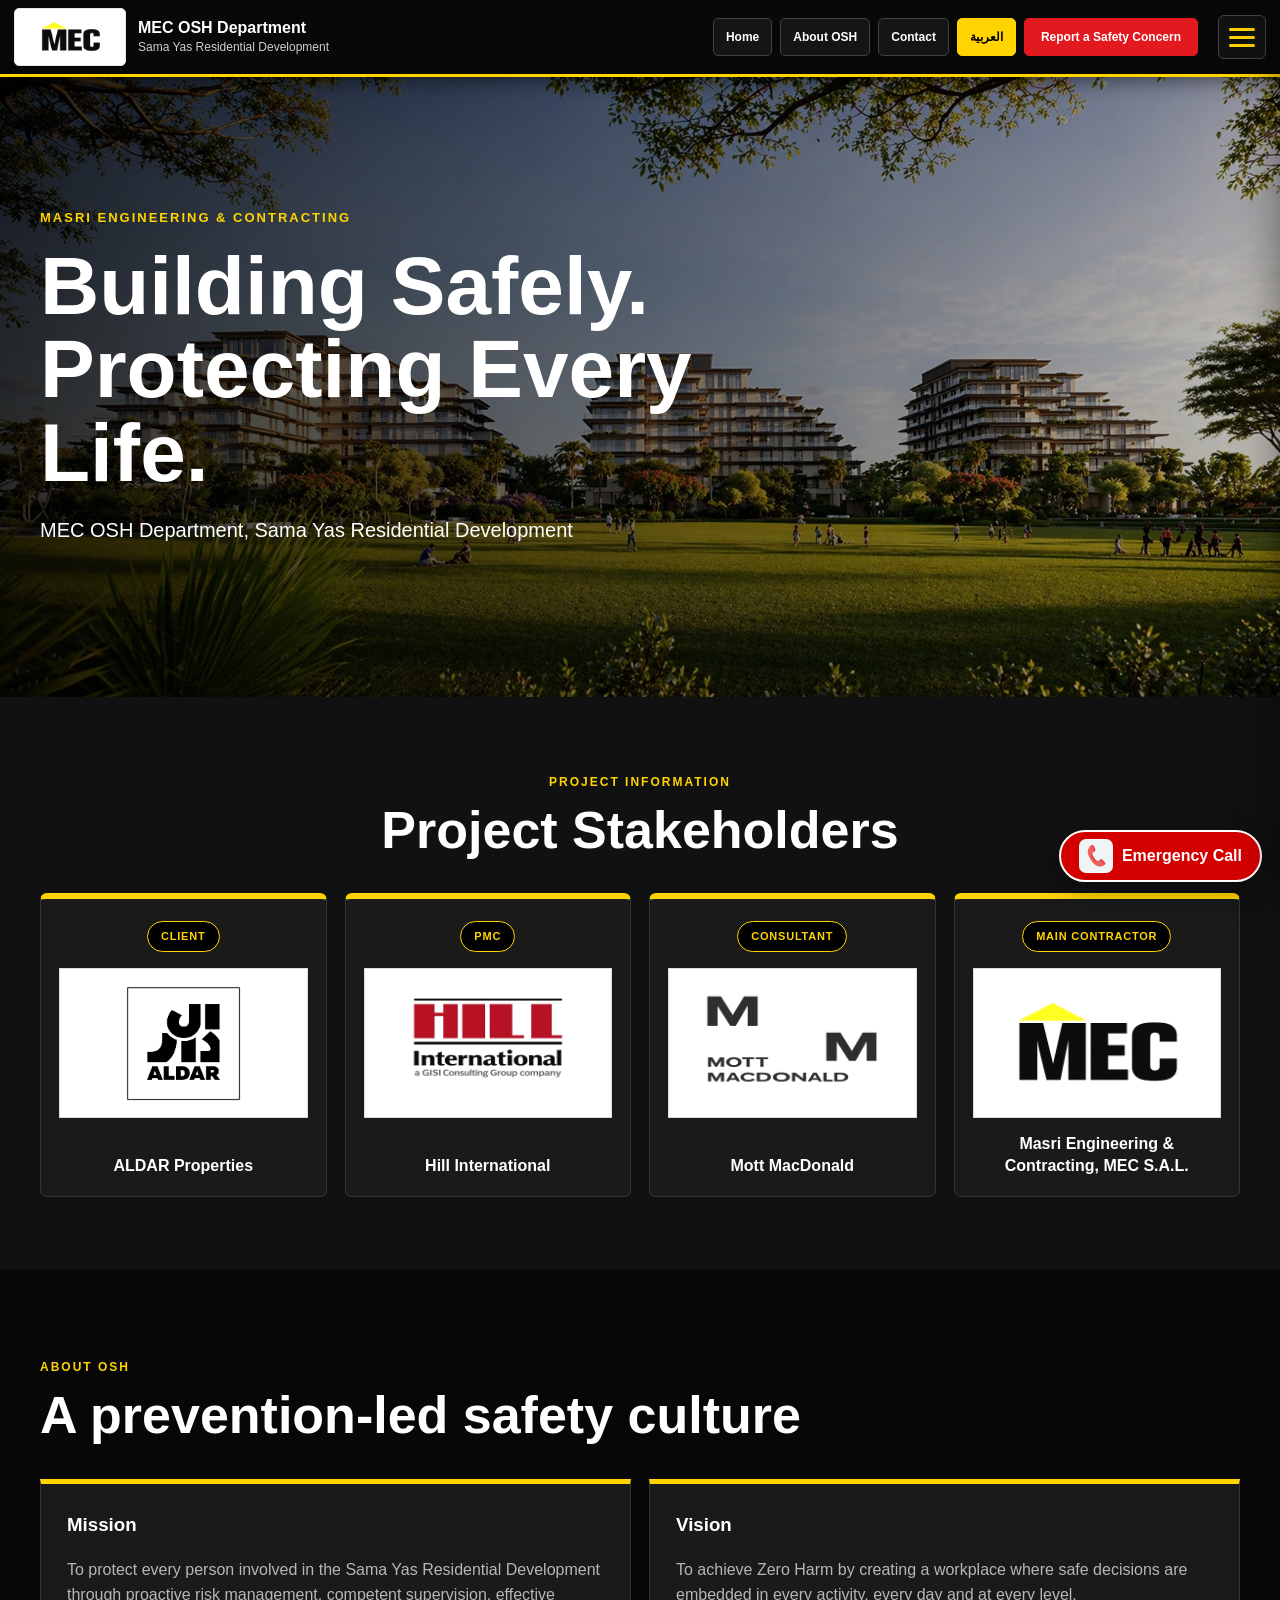
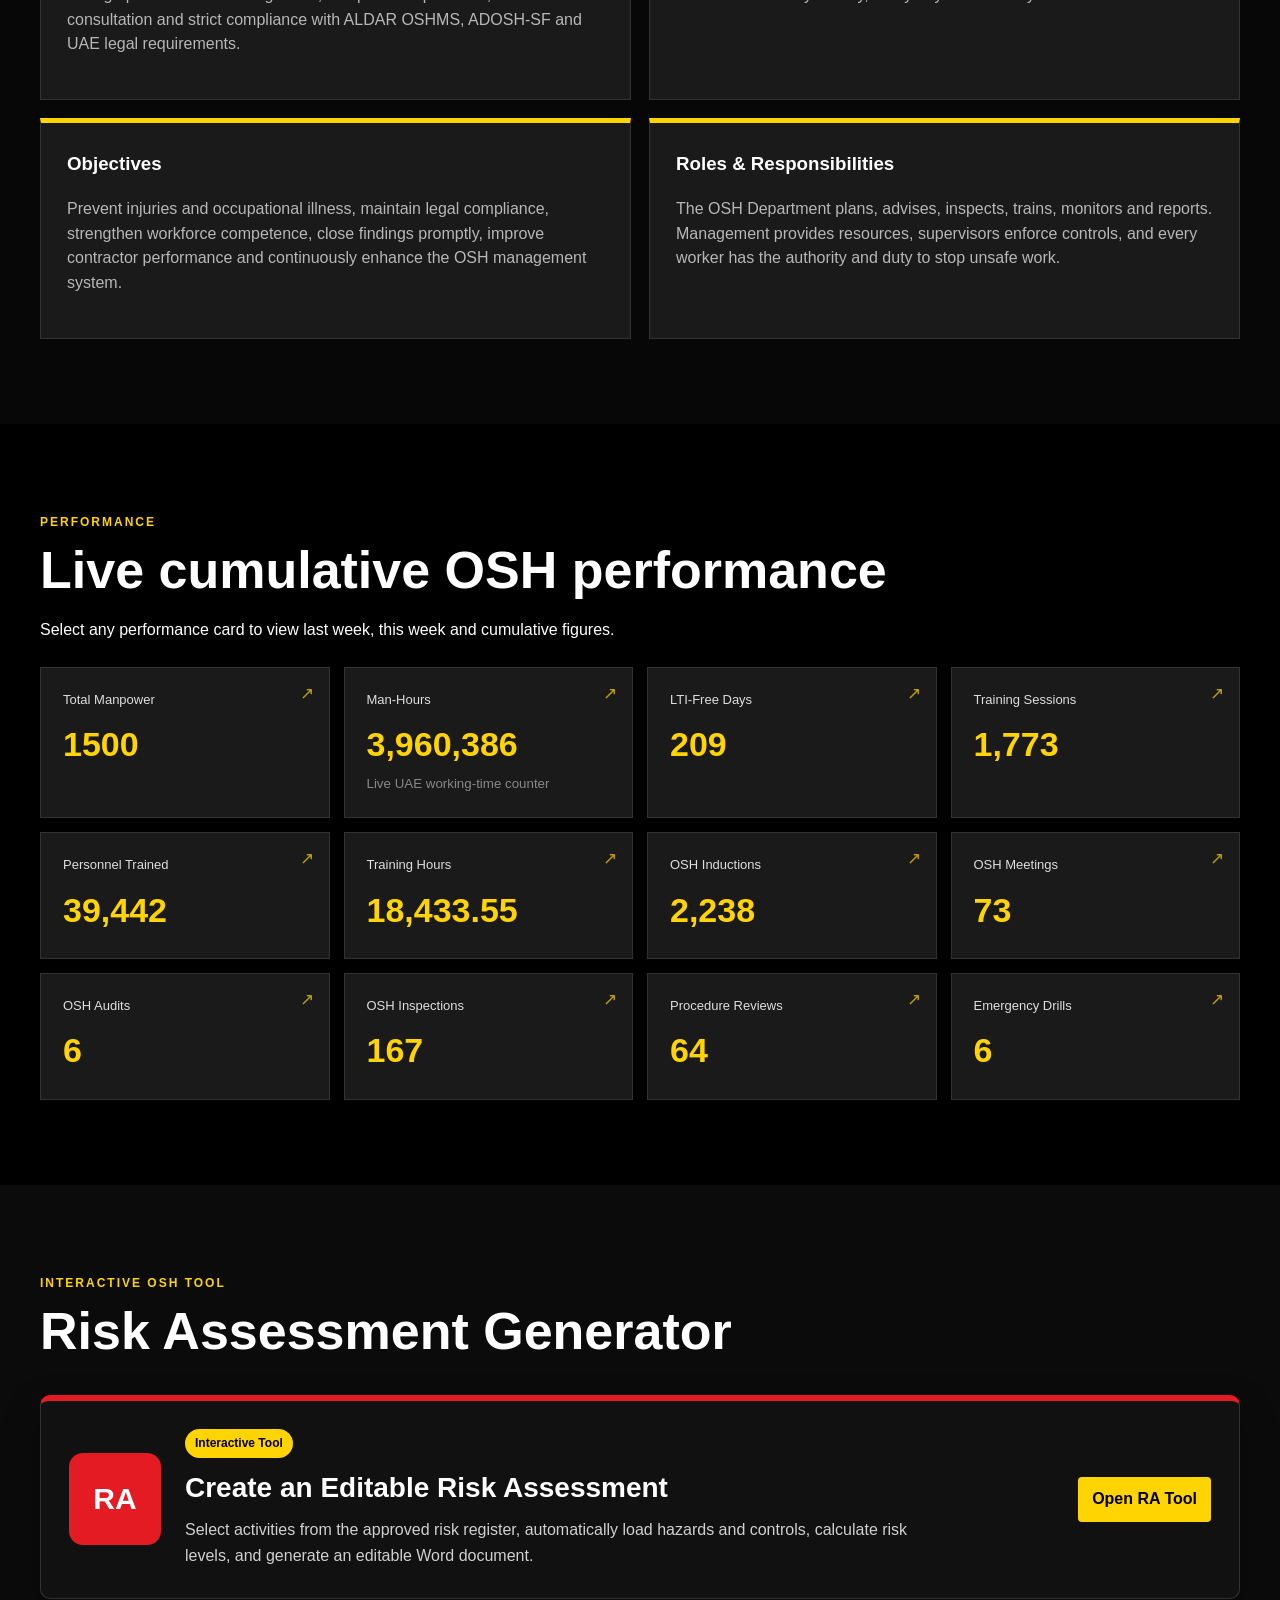
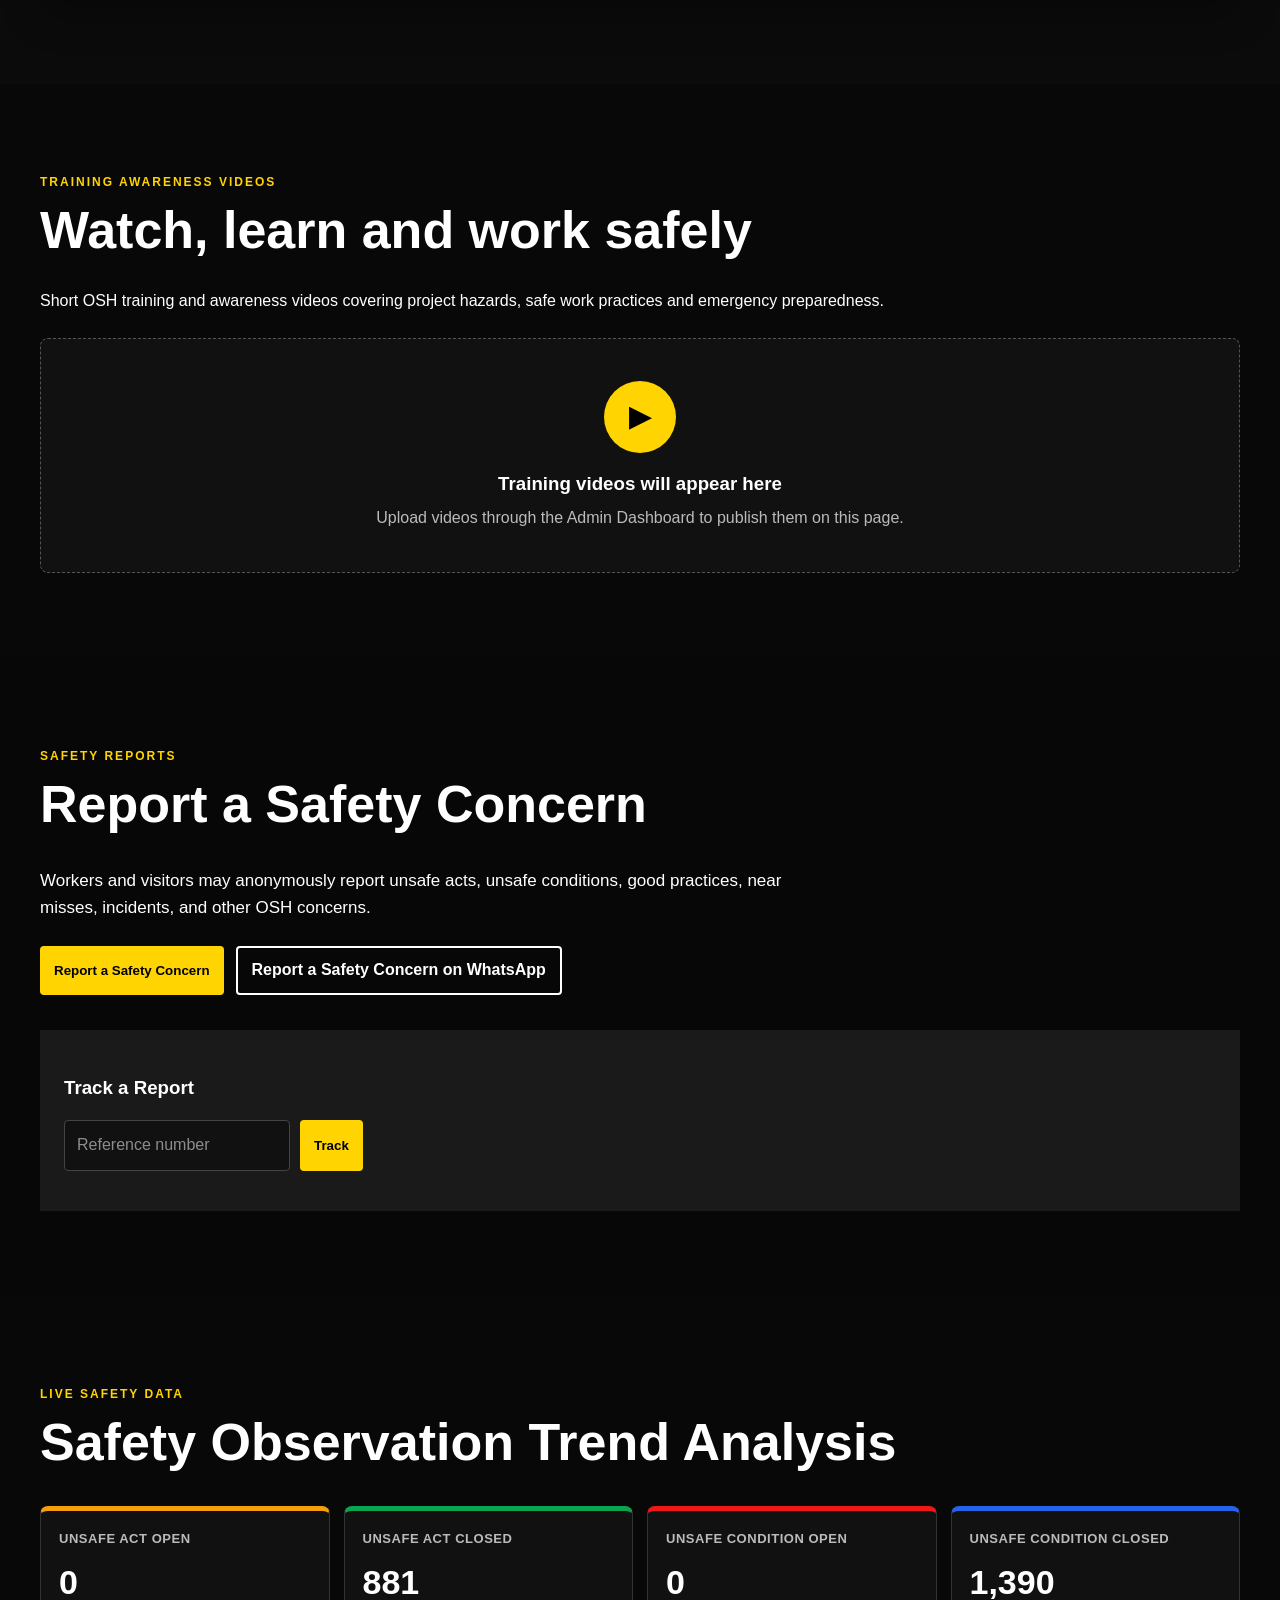
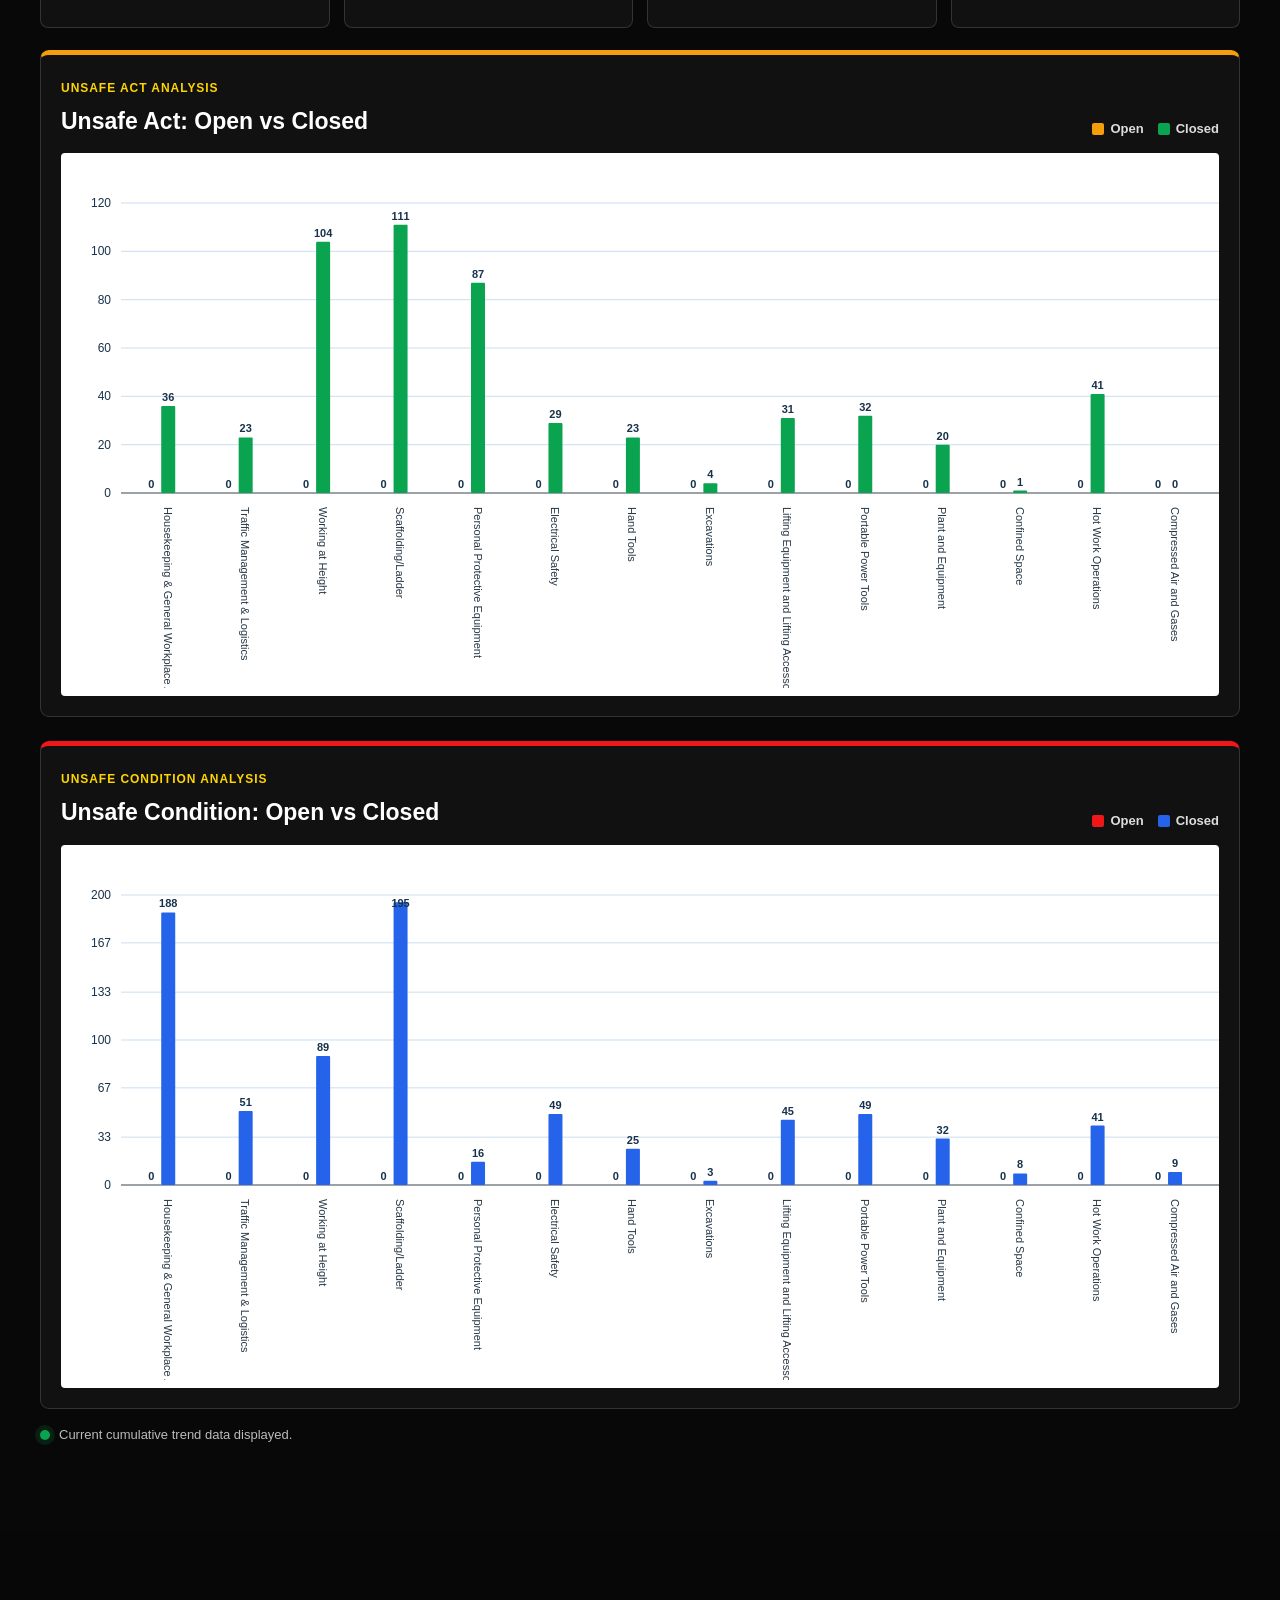
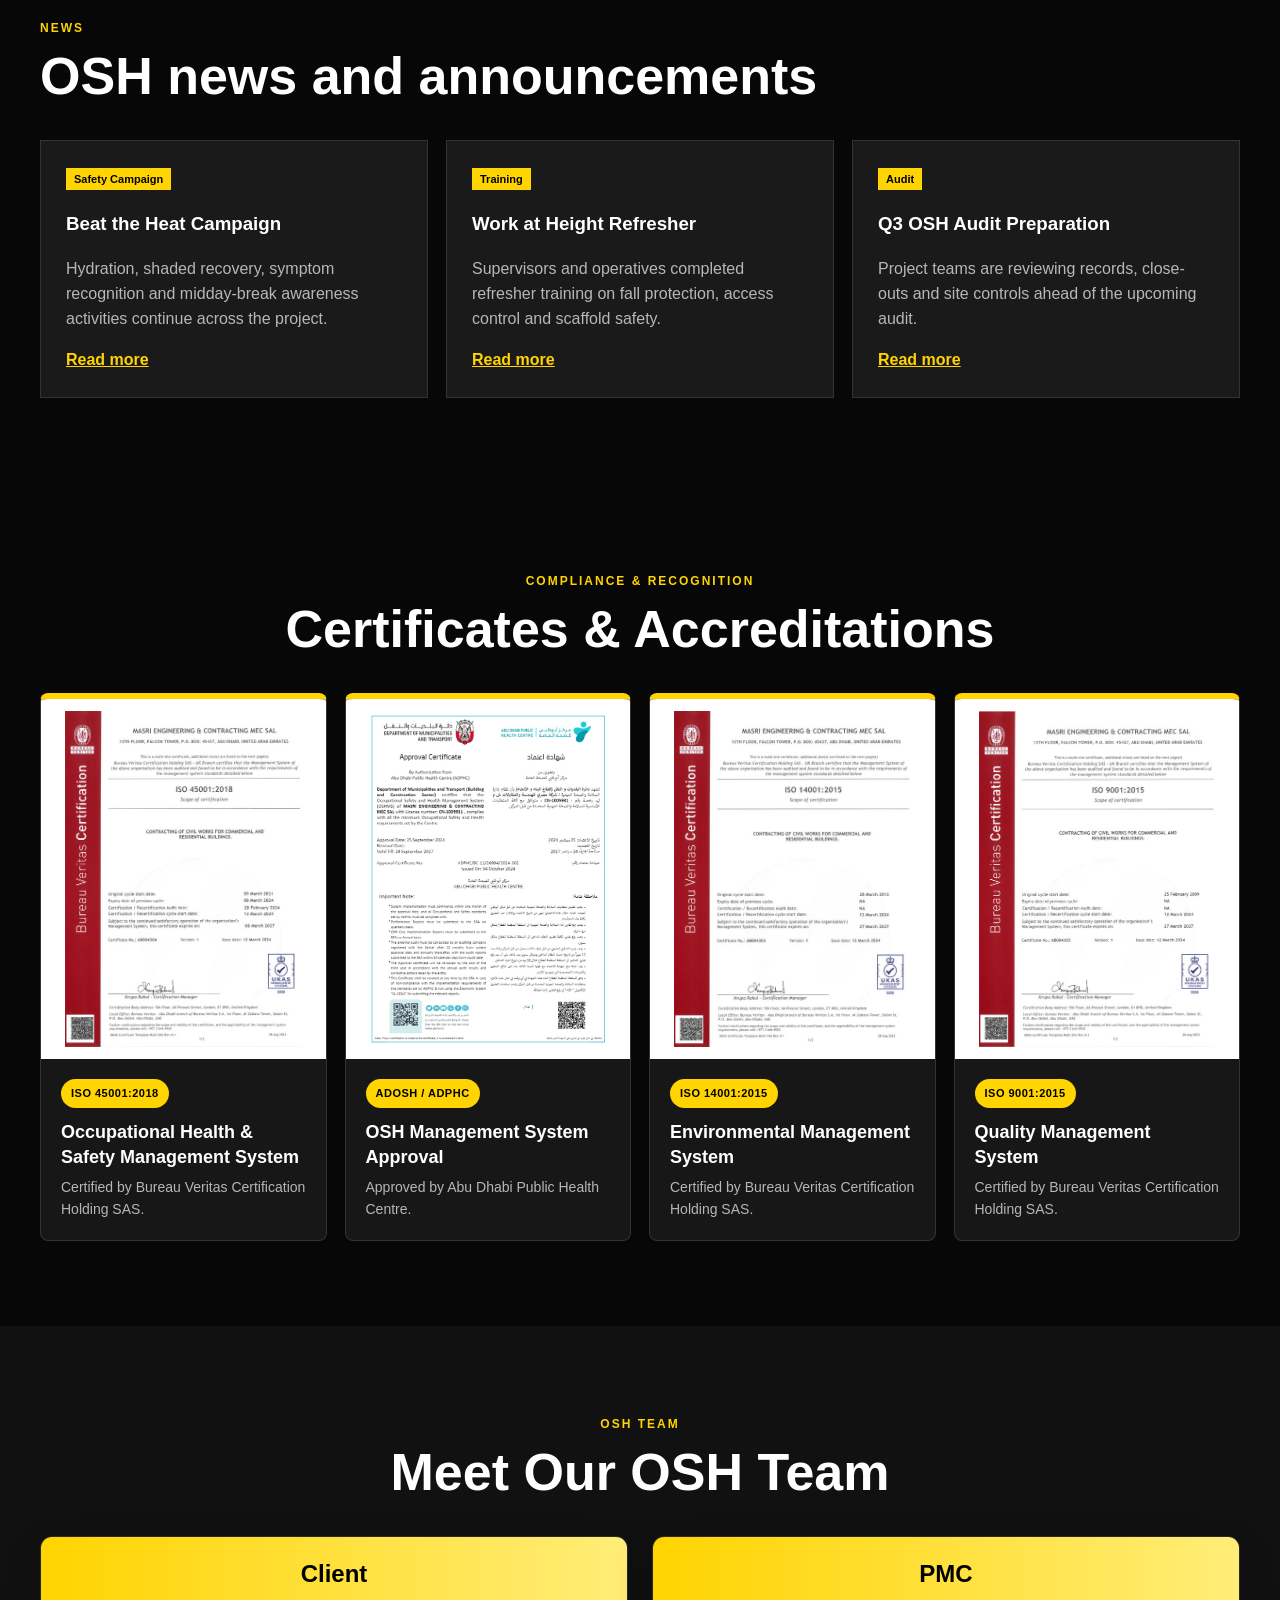
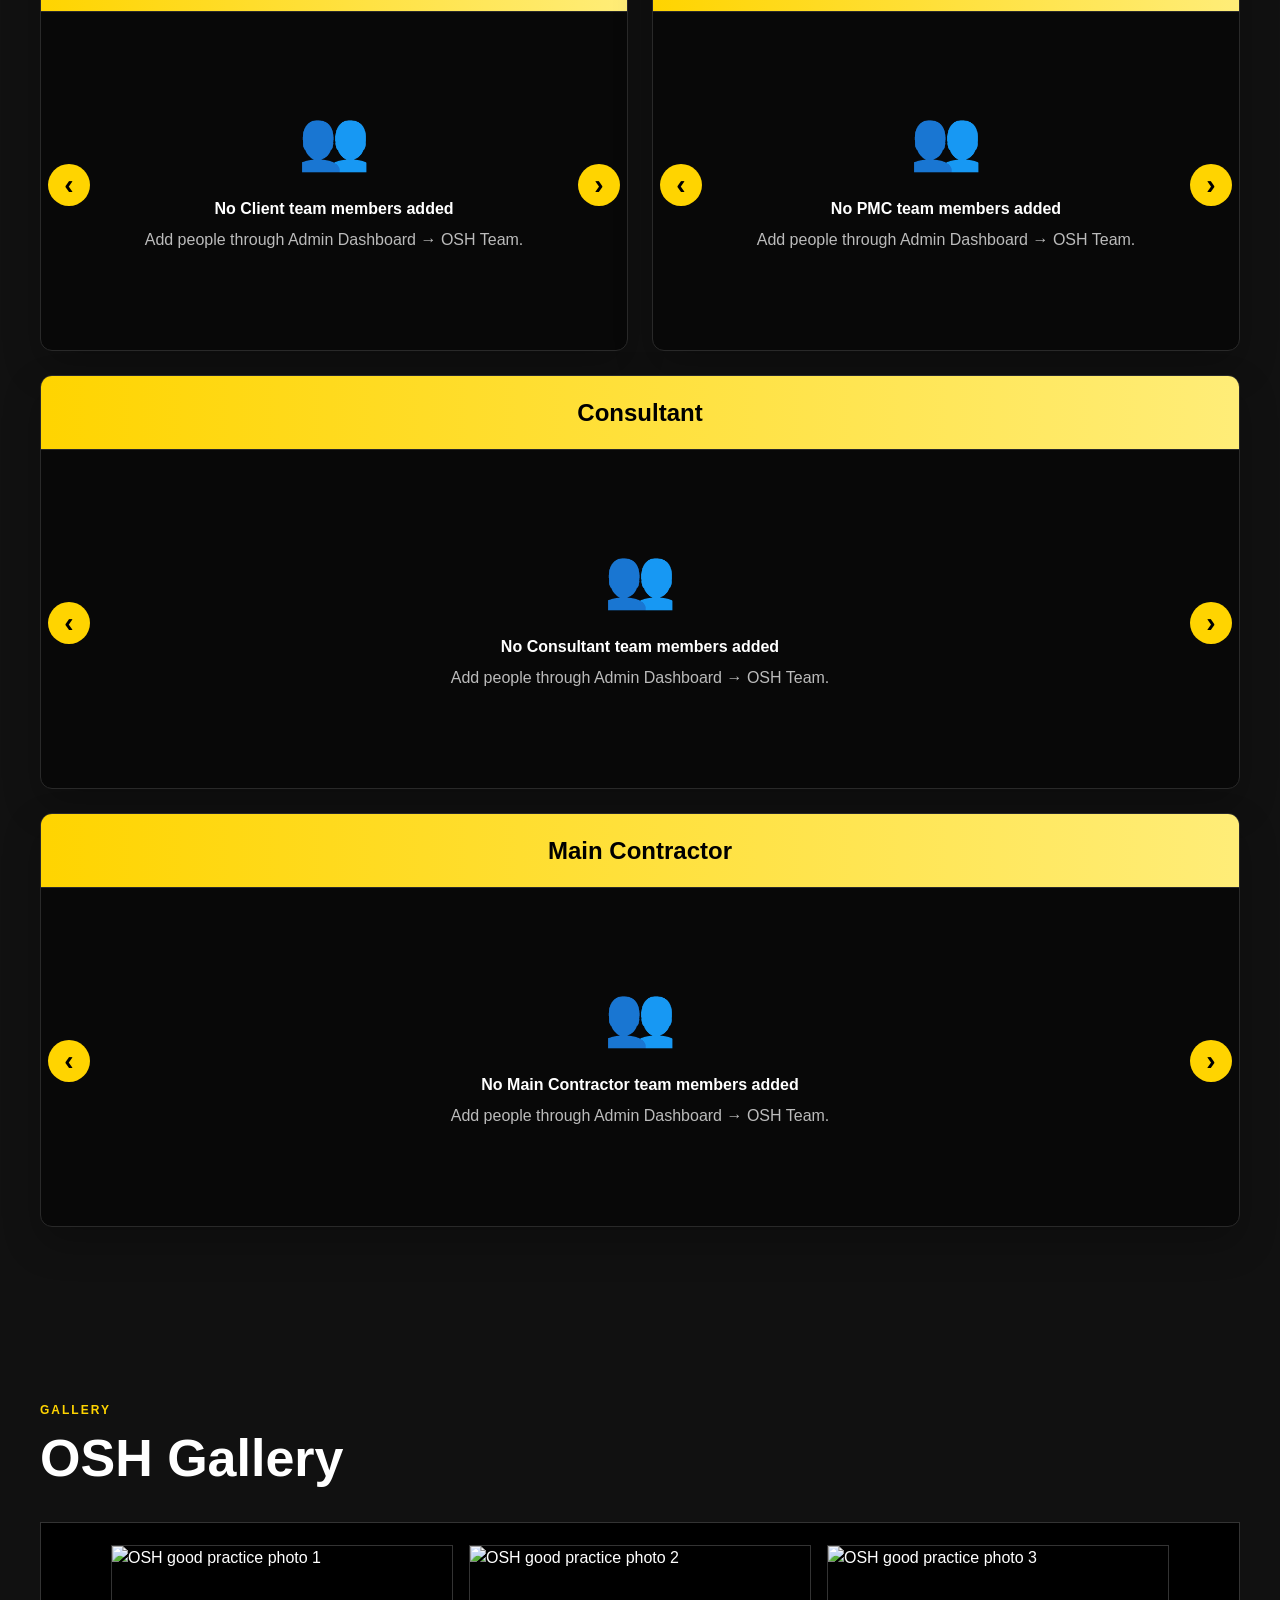
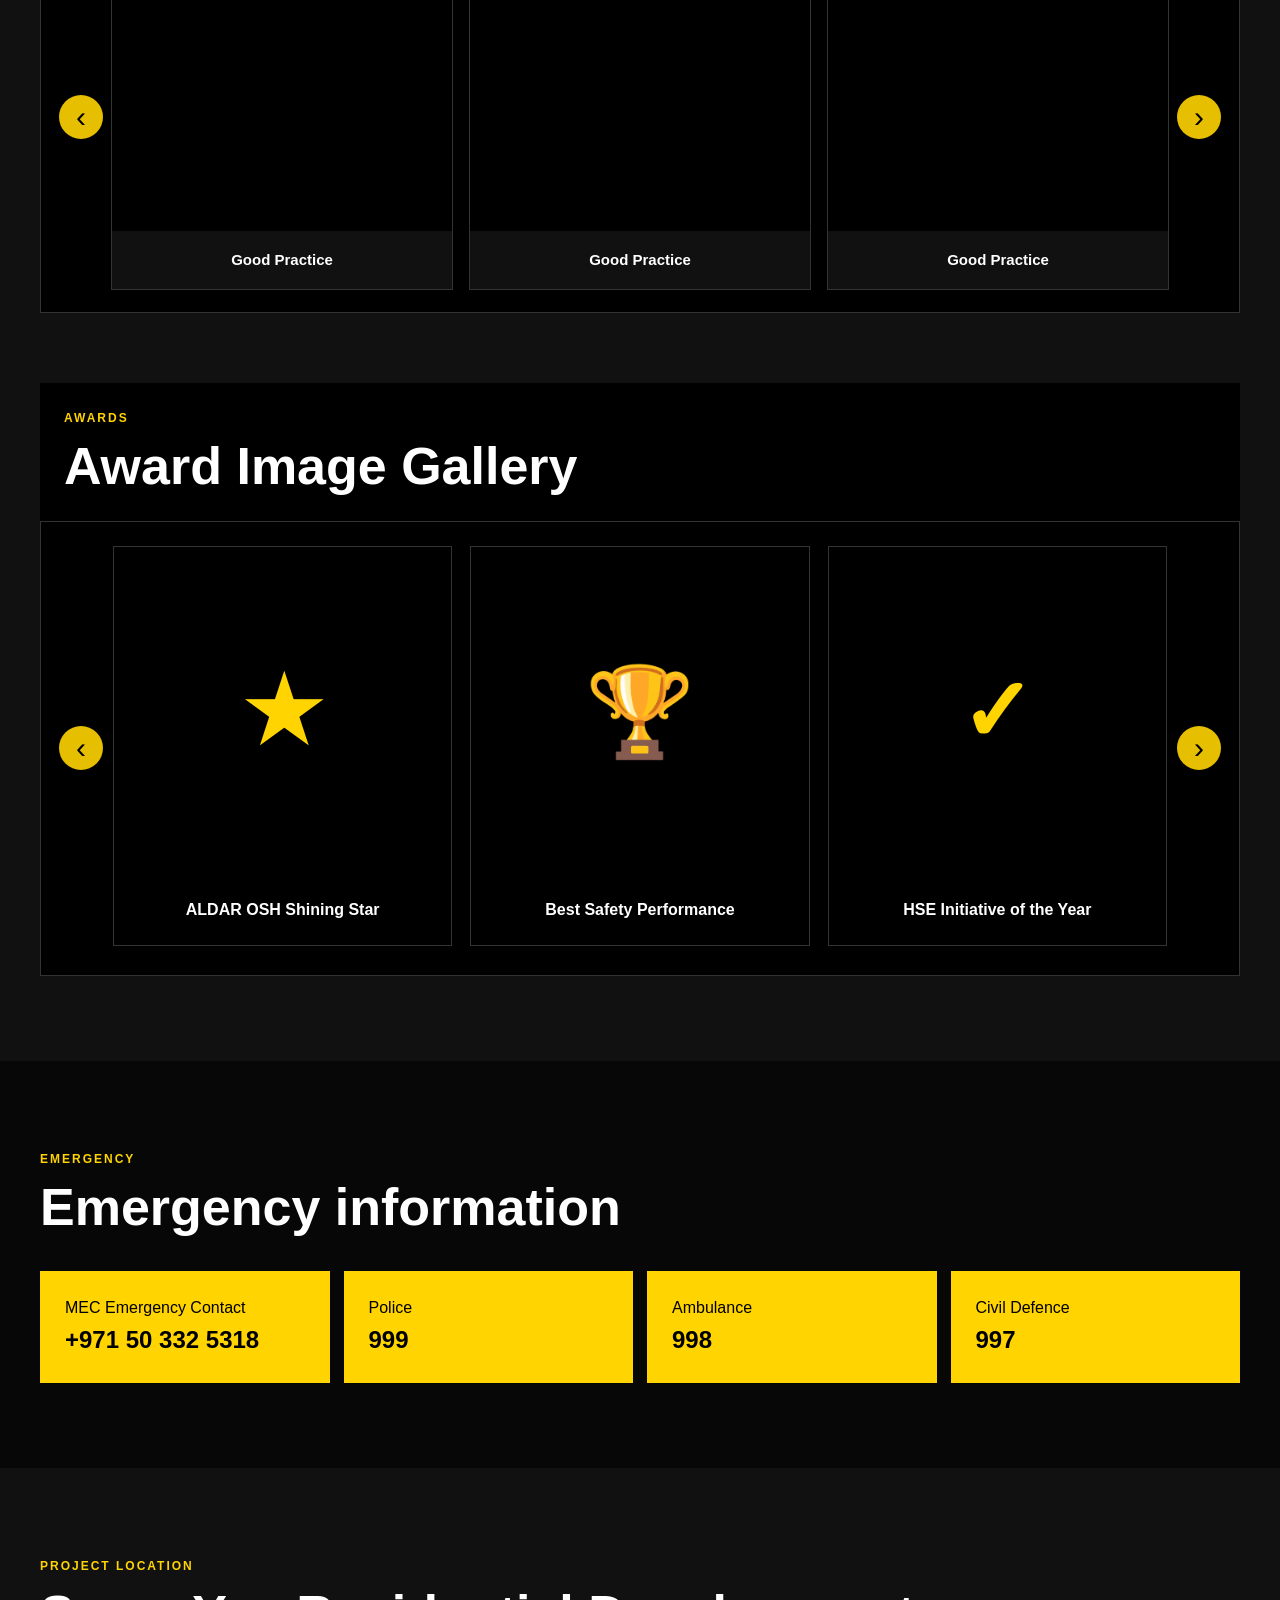
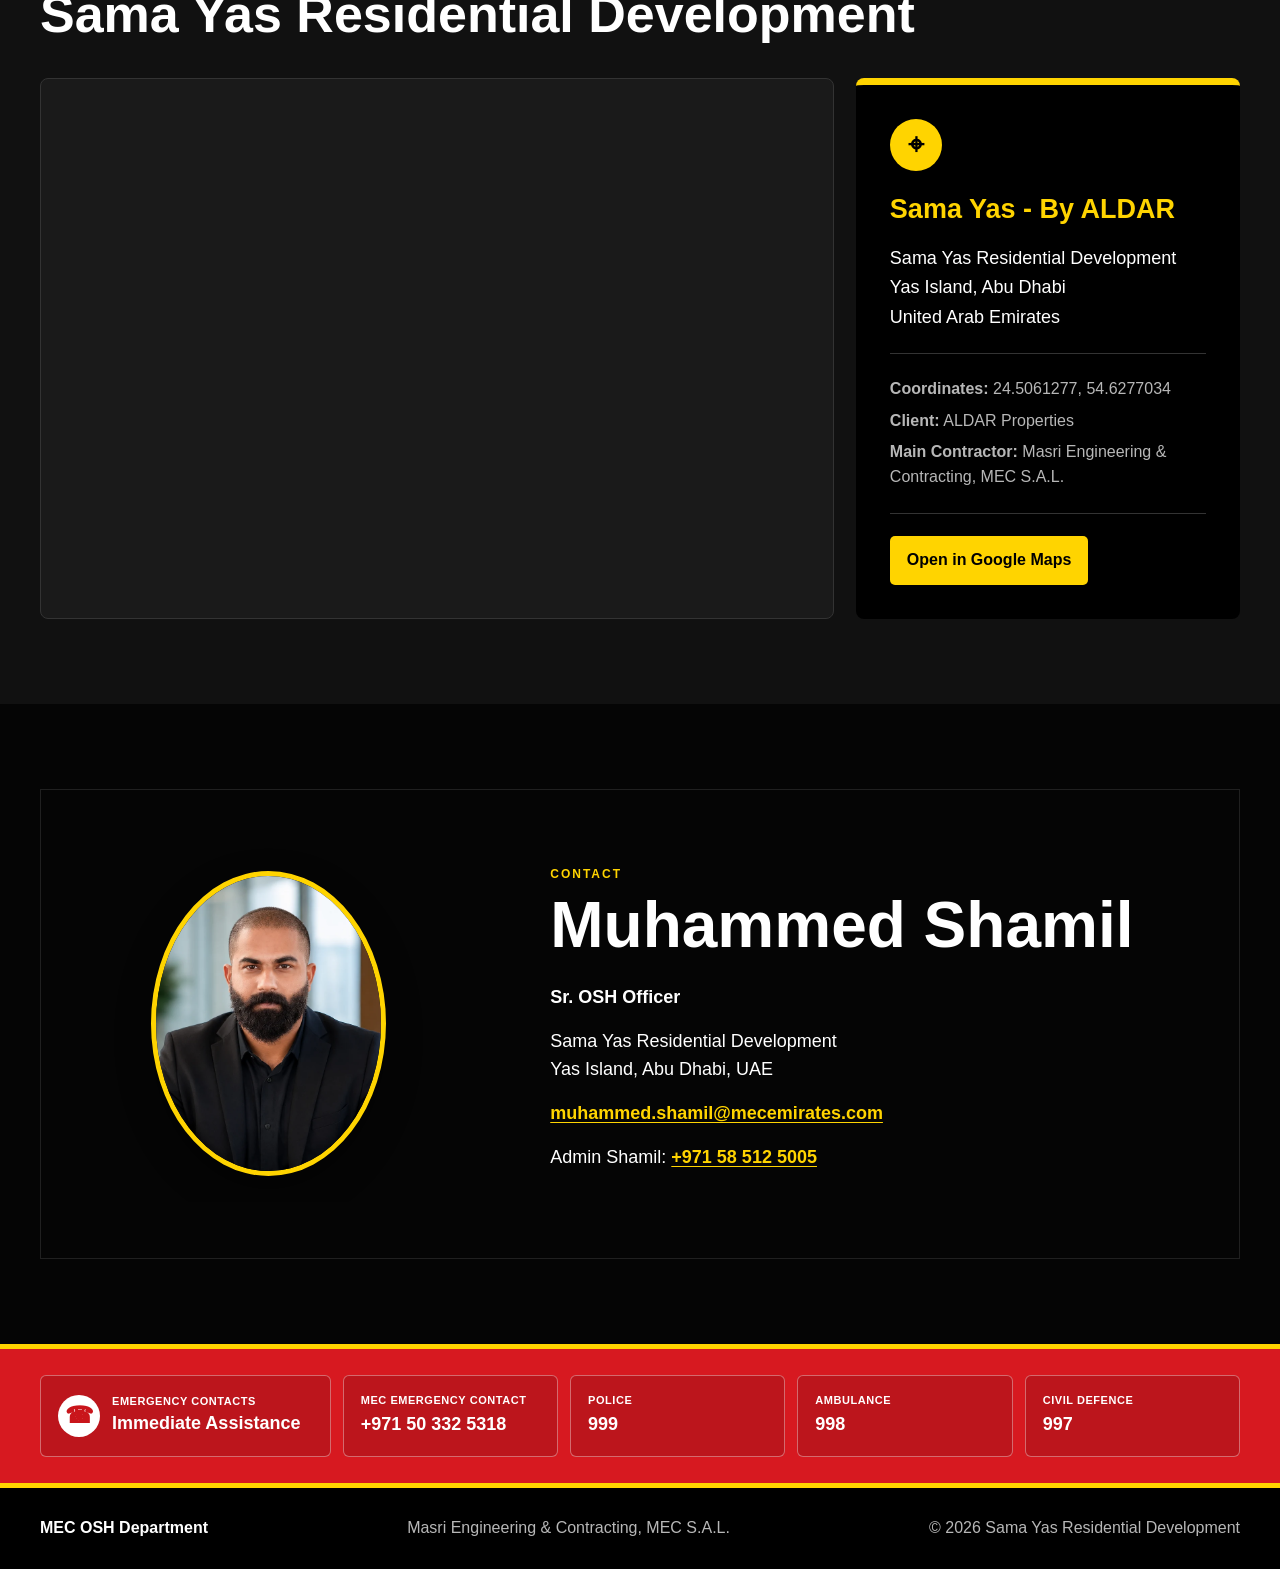
==== index.html @ 98a1b75d "Add files via upload" ====
<!doctype html>
<html lang="en" dir="ltr">
<head>
<meta charset="utf-8">
<meta name="viewport" content="width=device-width,initial-scale=1">
<meta name="description" content="MEC OSH Department portal for Sama Yas Residential Development">
<title>MEC OSH Department | Sama Yas</title>
<link rel="stylesheet" href="styles.css?v=20260801-1128">

<style id="critical-top-navigation">
.header .top-visible-links{
  margin-left:auto;
  display:flex;
  align-items:center;
  justify-content:flex-end;
  gap:8px;
  flex-wrap:nowrap;
  white-space:nowrap;
}
.header .top-visible-links .top-nav-button{
  box-sizing:border-box;
  min-height:38px;
  margin:0;
  padding:8px 12px;
  display:inline-flex;
  align-items:center;
  justify-content:center;
  border:1px solid #414141;
  border-radius:5px;
  background:#151515;
  color:#fff;
  font-family:Arial,sans-serif;
  font-size:12px;
  font-weight:800;
  line-height:1;
  text-decoration:none;
  cursor:pointer;
  appearance:none;
  -webkit-appearance:none;
}
.header .top-visible-links .top-nav-button:hover,
.header .top-visible-links .top-nav-button:focus-visible{
  border-color:#ffd400;
  background:#222;
  color:#fff;
}
.header .top-visible-links .top-lang-btn{
  border-color:#ffd400;
  background:#ffd400;
  color:#000;
}
.header .top-visible-links .top-report-btn{
  border-color:#e31920;
  background:#e31920;
  color:#fff;
  padding-left:16px;
  padding-right:16px;
}
.header .top-visible-links .top-lang-btn:hover,
.header .top-visible-links .top-lang-btn:focus-visible{
  border-color:#e7c100;
  background:#e7c100;
  color:#000;
}
.header .top-visible-links .top-report-btn:hover,
.header .top-visible-links .top-report-btn:focus-visible{
  border-color:#bd1118;
  background:#bd1118;
  color:#fff;
}
@media(max-width:900px){
  .header .nav{
    flex-wrap:wrap;
  }
  .header .top-visible-links{
    order:3;
    width:100%;
    margin:0;
    padding:4px 0 2px;
    overflow-x:auto;
    justify-content:flex-start;
  }
  .header .top-visible-links .top-nav-button{
    flex:0 0 auto;
  }
}
</style>

</head>
<body>
<header class="header">
  <div class="container nav">
    <a class="brand" href="#home">
      <img src="assets/mec-logo.png" alt="MEC logo" onerror="this.style.display='none'">
      <div>
        <strong>MEC OSH Department</strong>
        <span>Sama Yas Residential Development</span>
      </div>
    </a>

    <nav class="top-visible-links" aria-label="Quick navigation">
      <a class="top-nav-button" href="#home" data-i18n="home">Home</a>
      <a class="top-nav-button" href="#about" data-i18n="about">About OSH</a>
      <a class="top-nav-button" href="#contact" data-i18n="contact">Contact</a>
      <button id="topLangBtn" class="top-nav-button top-lang-btn" type="button">العربية</button>
      <button id="topOpenReport" class="top-nav-button top-report-btn" type="button" data-i18n="reportConcern">
        Report a Safety Concern
      </button>
    </nav>

    <button
      class="menu-btn"
      type="button"
      aria-label="Open menu"
      aria-controls="mainMenuLinks"
      aria-expanded="false">
      <span></span>
      <span></span>
      <span></span>
    </button>

    <nav class="links" id="mainMenuLinks" aria-label="All navigation">
      <div class="drawer-title">
        <strong>Menu</strong>
        <button class="drawer-close" type="button" aria-label="Close menu">×</button>
      </div>

      <a href="#performance" data-i18n="performance">Performance</a>
      <a href="#documents" id="openDocumentLibrary" class="protected-document-link" data-i18n="documents">OSH Documents</a>
      <a class="risk-generator-nav" href="risk-assessment/">Risk Assessment Generator</a>
      <a href="#training-videos" data-i18n="trainingVideos">Training Awareness Videos</a>
      <a href="#reports" data-i18n="reports">Safety Reports</a>
      <a href="#trend-analysis">Trend Analysis</a>
      <a href="#news" data-i18n="news">News</a>
      <a href="#certificates">Certificates</a>
      <a href="#organization-chart">OSH Team</a>
      <a href="#gallery" data-i18n="gallery">Gallery</a>
      <a href="#emergency">Emergency</a>
      <a href="#location">Location</a>
      <a class="admin-link" href="admin/" data-i18n="adminLogin">Admin Login</a>
    </nav>

    <button class="menu-backdrop" type="button" aria-label="Close menu" hidden></button>
  </div>
</header>

<main>

<section id="home" class="hero">
  <div class="hero-slide active" style="background-image:linear-gradient(90deg,rgba(0,0,0,.82),rgba(0,0,0,.25)),url('assets/sama-yas-hero.jpg')">
    <div class="container hero-copy">
      <div class="eyebrow">MASRI ENGINEERING & CONTRACTING</div>
      <h1 data-i18n="heroTitle">Building Safely. Protecting Every Life.</h1>
      <p data-i18n="heroSub">MEC OSH Department, Sama Yas Residential Development</p>
    </div>
  </div>
</section>

<section id="stakeholders" class="section stakeholders-section">
  <div class="container">
    <div class="section-head stakeholders-heading">
      <span>Project Information</span>
      <h2>Project Stakeholders</h2>
    </div>

    <div class="stakeholder-grid">
      <article class="stakeholder-card">
        <div class="stakeholder-role">Client</div>
        <a
          class="stakeholder-logo-box stakeholder-logo-link"
          href="https://www.aldar.com/properties/en"
          target="_blank"
          rel="noopener noreferrer"
          aria-label="Open ALDAR Properties website">
          <img src="assets/aldar-client.webp" alt="ALDAR Properties logo">
        </a>
        <h3>ALDAR Properties</h3>
      </article>

      <article class="stakeholder-card">
        <div class="stakeholder-role">PMC</div>
        <a
          class="stakeholder-logo-box dark-logo-box stakeholder-logo-link"
          href="https://www.hillintl.com/"
          target="_blank"
          rel="noopener noreferrer"
          aria-label="Open Hill International website">
          <img src="assets/hill-international.png" alt="Hill International logo">
        </a>
        <h3>Hill International</h3>
      </article>

      <article class="stakeholder-card">
        <div class="stakeholder-role">Consultant</div>
        <a
          class="stakeholder-logo-box dark-logo-box stakeholder-logo-link"
          href="https://www.mottmac.com/"
          target="_blank"
          rel="noopener noreferrer"
          aria-label="Open Mott MacDonald website">
          <img src="assets/mott-macdonald.png" alt="Mott MacDonald logo">
        </a>
        <h3>Mott MacDonald</h3>
      </article>

      <article class="stakeholder-card">
        <div class="stakeholder-role">Main Contractor</div>
        <a
          class="stakeholder-logo-box dark-logo-box stakeholder-logo-link"
          href="https://www.mecemirates.com/"
          target="_blank"
          rel="noopener noreferrer"
          aria-label="Open MEC Emirates website">
          <img src="assets/mec-main-contractor.png" alt="MEC logo">
        </a>
        <h3>Masri Engineering &amp; Contracting, MEC S.A.L.</h3>
      </article>
    </div>
  </div>
</section>

<section id="about" class="section">
<div class="container">
  <div class="section-head"><span data-i18n="about">About OSH</span><h2 data-i18n="aboutTitle">A prevention-led safety culture</h2></div>
  <div class="about-grid">
    <article><h3 data-i18n="mission">Mission</h3><p data-i18n="missionText">To protect every person involved in the Sama Yas Residential Development through proactive risk management, competent supervision, effective consultation and strict compliance with ALDAR OSHMS, ADOSH-SF and UAE legal requirements.</p></article>
    <article><h3 data-i18n="vision">Vision</h3><p data-i18n="visionText">To achieve Zero Harm by creating a workplace where safe decisions are embedded in every activity, every day and at every level.</p></article>
    <article><h3 data-i18n="objectives">Objectives</h3><p data-i18n="objectivesText">Prevent injuries and occupational illness, maintain legal compliance, strengthen workforce competence, close findings promptly, improve contractor performance and continuously enhance the OSH management system.</p></article>
    <article><h3 data-i18n="roles">Roles & Responsibilities</h3><p data-i18n="rolesText">The OSH Department plans, advises, inspects, trains, monitors and reports. Management provides resources, supervisors enforce controls, and every worker has the authority and duty to stop unsafe work.</p></article>
  </div>
</div>
</section>

<section id="performance" class="section dark">
<div class="container">
  <div class="section-head light">
    <span data-i18n="performance">Performance</span>
    <h2 data-i18n="livePerformance">Live cumulative OSH performance</h2>
  </div>

  <p class="performance-click-hint" data-i18n="performanceClickHint">
    Select any performance card to view last week, this week and cumulative figures.
  </p>

  <div class="stats">
    <div class="stat performance-stat-card" data-performance-key="manpower"
         role="button" tabindex="0" aria-haspopup="dialog">
      <label data-i18n="manpower">Total Manpower</label>
      <strong id="manpower">1500</strong>
    </div>

    <div class="stat performance-stat-card" data-performance-key="manhours"
         role="button" tabindex="0" aria-haspopup="dialog">
      <label data-i18n="manhours">Man-Hours</label>
      <strong id="manhours">2,568,386</strong>
      <small data-i18n="liveCounter">Live UAE working-time counter</small>
    </div>

    <div class="stat performance-stat-card" data-performance-key="ltiDays"
         role="button" tabindex="0" aria-haspopup="dialog">
      <label data-i18n="ltiDays">LTI-Free Days</label>
      <strong id="ltiDays">0</strong>
    </div>

    <div class="stat performance-stat-card" data-performance-key="trainingSessions"
         role="button" tabindex="0" aria-haspopup="dialog">
      <label data-i18n="trainingSessions">Training Sessions</label>
      <strong id="trainingSessions">1,773</strong>
    </div>

    <div class="stat performance-stat-card" data-performance-key="personnelTrained"
         role="button" tabindex="0" aria-haspopup="dialog">
      <label data-i18n="personnelTrained">Personnel Trained</label>
      <strong id="personnelTrained">39,442</strong>
    </div>

    <div class="stat performance-stat-card" data-performance-key="trainingHours"
         role="button" tabindex="0" aria-haspopup="dialog">
      <label data-i18n="trainingHours">Training Hours</label>
      <strong id="trainingHours">18,433.55</strong>
    </div>

    <div class="stat performance-stat-card" data-performance-key="oshInductions"
         role="button" tabindex="0" aria-haspopup="dialog">
      <label data-i18n="inductions">OSH Inductions</label>
      <strong id="oshInductions">2,238</strong>
    </div>

    <div class="stat performance-stat-card" data-performance-key="oshMeetings"
         role="button" tabindex="0" aria-haspopup="dialog">
      <label data-i18n="meetings">OSH Meetings</label>
      <strong id="oshMeetings">73</strong>
    </div>

    <div class="stat performance-stat-card" data-performance-key="oshAudits"
         role="button" tabindex="0" aria-haspopup="dialog">
      <label data-i18n="audits">OSH Audits</label>
      <strong id="oshAudits">6</strong>
    </div>

    <div class="stat performance-stat-card" data-performance-key="oshInspections"
         role="button" tabindex="0" aria-haspopup="dialog">
      <label data-i18n="inspections">OSH Inspections</label>
      <strong id="oshInspections">167</strong>
    </div>

    <div class="stat performance-stat-card" data-performance-key="procedureReviews"
         role="button" tabindex="0" aria-haspopup="dialog">
      <label data-i18n="reviews">Procedure Reviews</label>
      <strong id="procedureReviews">64</strong>
    </div>

    <div class="stat performance-stat-card" data-performance-key="emergencyDrills"
         role="button" tabindex="0" aria-haspopup="dialog">
      <label data-i18n="drills">Emergency Drills</label>
      <strong id="emergencyDrills">6</strong>
    </div>
  </div>
</div>
</section>

<div id="performanceDetailModal"
     class="performance-detail-modal"
     hidden
     aria-hidden="true"
     role="dialog"
     aria-modal="true"
     aria-labelledby="performanceDetailTitle">
  <div class="performance-detail-card">
    <button id="closePerformanceDetail"
            class="performance-detail-close"
            type="button"
            aria-label="Close performance details">×</button>

    <span class="performance-detail-eyebrow"
          data-i18n="performanceDetails">Performance Details</span>
    <h2 id="performanceDetailTitle">OSH Performance</h2>

    <div class="performance-comparison-grid">
      <article>
        <span data-i18n="asOfLastWeek">As of Last Week</span>
        <strong id="performanceLastWeekValue">0</strong>
      </article>

      <article>
        <span data-i18n="thisWeek">This Week</span>
        <strong id="performanceThisWeekValue">0</strong>
      </article>

      <article>
        <span data-i18n="cumulative">Cumulative</span>
        <strong id="performanceCumulativeValue">0</strong>
      </article>
    </div>

    <p class="performance-detail-note" data-i18n="performanceDetailNote">
      Weekly figures are maintained by the MEC OSH Admin. Cumulative figures update from the live performance counter.
    </p>
  </div>
</div>

<section id="risk-assessment-tool" class="section risk-tool-public-section">
  <div class="container">
    <div class="section-head">
      <span>Interactive OSH Tool</span>
      <h2>Risk Assessment Generator</h2>
    </div>

    <article class="public-risk-tool-card">
      <div class="public-risk-tool-icon" aria-hidden="true">RA</div>
      <div class="public-risk-tool-copy">
        <span class="document-category-badge">Interactive Tool</span>
        <h3>Create an Editable Risk Assessment</h3>
        <p>
          Select activities from the approved risk register, automatically load
          hazards and controls, calculate risk levels, and generate an editable
          Word document.
        </p>
      </div>
      <a class="primary public-risk-tool-button" href="risk-assessment/">
        Open RA Tool
      </a>
    </article>
  </div>
</section>

<div id="documentPasswordModal"
     class="document-access-modal"
     hidden
     aria-hidden="true"
     role="dialog"
     aria-modal="true"
     aria-labelledby="documentPasswordTitle">
  <div class="document-access-card">
    <button id="closeDocumentPassword"
            class="document-access-close"
            type="button"
            aria-label="Close document password window">×</button>

    <div class="document-lock-icon" aria-hidden="true">🔒</div>
    <h2 id="documentPasswordTitle">Protected Document Library</h2>
    <p>Enter the access password to open the OSH Documents Library.</p>

    <div class="document-admin-contact">
      <strong>For the access password, contact MEC OSH Admin.</strong>
      <a id="documentAdminEmail"
         href="mailto:muhammed.shamil@mecemirates.com">
        muhammed.shamil@mecemirates.com
      </a>
      <a id="documentAdminPhone"
         href="tel:+971585125005">
        +971 58 512 5005
      </a>
    </div>

    <form id="documentPasswordForm">
      <label for="documentPasswordInput">Password</label>
      <div class="document-password-row">
        <input id="documentPasswordInput"
               type="password"
               autocomplete="current-password"
               minlength="4"
               maxlength="20"
               required>
        <button id="documentPasswordSubmit"
                class="primary"
                type="submit">Open Library</button>
      </div>
      <p id="documentPasswordError"
         class="document-password-error"
         aria-live="polite"></p>
    </form>
  </div>
</div>

<div id="documents"
     class="document-library-modal"
     hidden
     aria-hidden="true"
     role="dialog"
     aria-modal="true"
     aria-labelledby="documentLibraryTitle">
  <div class="document-library-panel">
    <div class="document-library-toolbar">
      <div>
        <span data-i18n="documents">OSH Documents</span>
        <h2 id="documentLibraryTitle" data-i18n="library">
          Document Library
        </h2>
      </div>
      <button id="closeDocumentLibrary"
              class="document-library-close"
              type="button"
              aria-label="Close document library">×</button>
    </div>

    <div class="doc-tools">
      <input id="docSearch" type="search" placeholder="Search documents">
      <select id="docFilter">
        <option value="all">All sections</option>
      </select>
    </div>

    <div class="document-categories persistent-document-tools">
      <article class="document-category-card third-party-certificates-card">
        <div class="document-category-icon" aria-hidden="true">✓</div>
        <div>
          <span class="document-category-badge">Certification</span>
          <h3>Third-Party Certificates</h3>
          <p>
            Approved third-party inspection, testing, operator, lifting
            equipment, scaffold, machinery and competency certificates.
          </p>
        </div>
        <button type="button"
                class="secondary document-filter-button"
                data-document-category="Third-Party Certificate">
          View Certificates
        </button>
      </article>
    </div>

    <div id="documentGrid" class="document-grid"></div>
  </div>
</div>

<section id="training-videos" class="section training-videos-section">
  <div class="container">
    <div class="section-head">
      <span data-i18n="trainingVideos">Training Awareness Videos</span>
      <h2 data-i18n="trainingVideosTitle">Watch, learn and work safely</h2>
    </div>
    <p class="training-videos-intro">
      Short OSH training and awareness videos covering project hazards, safe work practices and emergency preparedness.
    </p>
    <div id="trainingVideoGrid" class="training-video-grid">
      <div class="training-video-empty">
        <span aria-hidden="true">▶</span>
        <h3>Training videos will appear here</h3>
        <p>Upload videos through the Admin Dashboard to publish them on this page.</p>
      </div>
    </div>
  </div>
</section>

<section id="reports" class="section">
<div class="container">
  <div class="section-head">
    <span data-i18n="reports">Safety Reports</span>
    <h2 data-i18n="reportConcern">Report a Safety Concern</h2>
  </div>

  <div class="report-intro">
    <p>Workers and visitors may anonymously report unsafe acts, unsafe conditions, good practices, near misses, incidents, and other OSH concerns.</p>
  </div>

  <div class="report-actions">
    <button class="primary" id="openReport" data-i18n="reportConcern">Report a Safety Concern</button>
    <a class="secondary" href="https://wa.me/971585125005" target="_blank" rel="noopener" data-i18n="whatsappConcern">Report a Safety Concern on WhatsApp</a>
  </div>

  <div class="tracker">
    <h3 data-i18n="trackReport">Track a Report</h3>
    <div class="inline-form">
      <input id="trackRef" placeholder="Reference number">
      <button id="trackBtn" class="primary">Track</button>
    </div>
    <p id="trackResult" aria-live="polite"></p>
  </div>
</div>
</section>

<section id="trend-analysis" class="section trend-analysis-section">
  <div class="container">
    <div class="section-head">
      <span>Live Safety Data</span>
      <h2>Safety Observation Trend Analysis</h2>
    </div>

    <div class="trend-summary-grid" aria-label="Safety observation trend totals">
      <article class="trend-summary-card ua-open-summary">
        <span>Unsafe Act Open</span>
        <strong id="trendUaOpen">0</strong>
      </article>
      <article class="trend-summary-card ua-closed-summary">
        <span>Unsafe Act Closed</span>
        <strong id="trendUaClosed">881</strong>
      </article>
      <article class="trend-summary-card uc-open-summary">
        <span>Unsafe Condition Open</span>
        <strong id="trendUcOpen">0</strong>
      </article>
      <article class="trend-summary-card uc-closed-summary">
        <span>Unsafe Condition Closed</span>
        <strong id="trendUcClosed">1390</strong>
      </article>
    </div>

    <div class="separate-trend-charts">
      <article class="trend-chart-panel unsafe-act-chart-panel">
        <div class="trend-chart-heading">
          <div>
            <span>Unsafe Act Analysis</span>
            <h3>Unsafe Act: Open vs Closed</h3>
          </div>
          <div class="trend-legend" aria-label="Unsafe Act chart legend">
            <span><i class="legend-ua-open"></i> Open</span>
            <span><i class="legend-ua-closed"></i> Closed</span>
          </div>
        </div>
        <div class="trend-chart-scroll">
          <div id="unsafeActTrendChart"
               class="trend-chart"
               role="img"
               aria-label="Unsafe Act Open and Closed observations by category"></div>
        </div>
      </article>

      <article class="trend-chart-panel unsafe-condition-chart-panel">
        <div class="trend-chart-heading">
          <div>
            <span>Unsafe Condition Analysis</span>
            <h3>Unsafe Condition: Open vs Closed</h3>
          </div>
          <div class="trend-legend" aria-label="Unsafe Condition chart legend">
            <span><i class="legend-uc-open"></i> Open</span>
            <span><i class="legend-uc-closed"></i> Closed</span>
          </div>
        </div>
        <div class="trend-chart-scroll">
          <div id="unsafeConditionTrendChart"
               class="trend-chart"
               role="img"
               aria-label="Unsafe Condition Open and Closed observations by category"></div>
        </div>
      </article>
    </div>

    <div class="trend-live-status">
      <span class="trend-live-dot" aria-hidden="true"></span>
      <span id="trendUpdateStatus">Loading live trend data…</span>
    </div>
  </div>
</section>

<section id="news" class="section">
<div class="container">
  <div class="section-head"><span data-i18n="news">News</span><h2 data-i18n="newsTitle">OSH news and announcements</h2></div>
  <div class="news-grid" id="newsGrid">
    <article><span>Safety Campaign</span><h3>Beat the Heat Campaign</h3><p>Hydration, shaded recovery, symptom recognition and midday-break awareness activities continue across the project.</p><a href="#">Read more</a></article>
    <article><span>Training</span><h3>Work at Height Refresher</h3><p>Supervisors and operatives completed refresher training on fall protection, access control and scaffold safety.</p><a href="#">Read more</a></article>
    <article><span>Audit</span><h3>Q3 OSH Audit Preparation</h3><p>Project teams are reviewing records, close-outs and site controls ahead of the upcoming audit.</p><a href="#">Read more</a></article>
  </div>
</div>
</section>

<section id="certificates" class="section certificates-section">
  <div class="container">
    <div class="section-head certificates-heading">
      <span>Compliance &amp; Recognition</span>
      <h2>Certificates &amp; Accreditations</h2>
    </div>

    <div class="certificate-grid">
      <article class="certificate-card">
        <button
          type="button"
          class="certificate-image-button"
          data-certificate-image="assets/iso-45001-certificate.png"
          data-certificate-title="ISO 45001:2018 Certification">
          <img
            src="assets/iso-45001-certificate.png"
            alt="MEC ISO 45001:2018 occupational health and safety management system certificate"
            loading="lazy">
        </button>
        <div class="certificate-copy">
          <span class="certificate-badge">ISO 45001:2018</span>
          <h3>Occupational Health &amp; Safety Management System</h3>
          <p>Certified by Bureau Veritas Certification Holding SAS.</p>
        </div>
      </article>

      <article class="certificate-card">
        <button
          type="button"
          class="certificate-image-button"
          data-certificate-image="assets/adosh-approval-certificate.png"
          data-certificate-title="ADOSH / ADPHC Approval Certificate">
          <img
            src="assets/adosh-approval-certificate.png"
            alt="MEC ADOSH and Abu Dhabi Public Health Centre approval certificate"
            loading="lazy">
        </button>
        <div class="certificate-copy">
          <span class="certificate-badge">ADOSH / ADPHC</span>
          <h3>OSH Management System Approval</h3>
          <p>Approved by Abu Dhabi Public Health Centre.</p>
        </div>
      </article>

      <article class="certificate-card">
        <button
          type="button"
          class="certificate-image-button"
          data-certificate-image="assets/iso-14001-certificate-page-1.png"
          data-certificate-title="ISO 14001:2015 Certification - Page 1">
          <img
            src="assets/iso-14001-certificate-page-1.png"
            alt="MEC ISO 14001:2015 environmental management system certificate page one"
            loading="lazy">
        </button>
        <div class="certificate-copy">
          <span class="certificate-badge">ISO 14001:2015</span>
          <h3>Environmental Management System</h3>
          <p>Certified by Bureau Veritas Certification Holding SAS.</p>
        </div>
      </article>

      

      <article class="certificate-card">
        <button
          type="button"
          class="certificate-image-button"
          data-certificate-image="assets/iso-9001-certificate.png"
          data-certificate-title="ISO 9001:2015 Certification">
          <img
            src="assets/iso-9001-certificate.png"
            alt="MEC ISO 9001:2015 quality management system certificate"
            loading="lazy">
        </button>
        <div class="certificate-copy">
          <span class="certificate-badge">ISO 9001:2015</span>
          <h3>Quality Management System</h3>
          <p>Certified by Bureau Veritas Certification Holding SAS.</p>
        </div>
      </article>

    </div>
  </div>
</section>

<section id="organization-chart" class="section organization-chart-section">
  <div class="container">
    <div class="section-head organization-chart-heading">
      <span>OSH Team</span>
      <h2 data-i18n="teamTitle">Meet Our OSH Team</h2>
    </div>

    <div class="team-stakeholder-grid">
      <article class="team-stakeholder-section team-stakeholder-half">
        <div class="team-stakeholder-heading">
          <h3 data-i18n="teamClient">Client</h3>
        </div>
        <div class="team-carousel stakeholder-team-carousel"
             data-team-group="Client"
             data-visible="2"
             aria-label="Client OSH team slideshow">
          <div class="team-carousel-viewport">
            <div class="team-carousel-track"></div>
          </div>
          <button class="team-carousel-prev" type="button"
                  aria-label="Previous Client team member">‹</button>
          <button class="team-carousel-next" type="button"
                  aria-label="Next Client team member">›</button>
          <div class="team-carousel-dots" aria-label="Client team positions"></div>
        </div>
      </article>

      <article class="team-stakeholder-section team-stakeholder-half">
        <div class="team-stakeholder-heading">
          <h3 data-i18n="teamPMC">PMC</h3>
        </div>
        <div class="team-carousel stakeholder-team-carousel"
             data-team-group="PMC"
             data-visible="2"
             aria-label="PMC OSH team slideshow">
          <div class="team-carousel-viewport">
            <div class="team-carousel-track"></div>
          </div>
          <button class="team-carousel-prev" type="button"
                  aria-label="Previous PMC team member">‹</button>
          <button class="team-carousel-next" type="button"
                  aria-label="Next PMC team member">›</button>
          <div class="team-carousel-dots" aria-label="PMC team positions"></div>
        </div>
      </article>

      <article class="team-stakeholder-section team-stakeholder-full">
        <div class="team-stakeholder-heading">
          <h3 data-i18n="teamConsultant">Consultant</h3>
        </div>
        <div class="team-carousel stakeholder-team-carousel"
             data-team-group="Consultant"
             data-visible="4"
             aria-label="Consultant OSH team slideshow">
          <div class="team-carousel-viewport">
            <div class="team-carousel-track"></div>
          </div>
          <button class="team-carousel-prev" type="button"
                  aria-label="Previous Consultant team member">‹</button>
          <button class="team-carousel-next" type="button"
                  aria-label="Next Consultant team member">›</button>
          <div class="team-carousel-dots" aria-label="Consultant team positions"></div>
        </div>
      </article>

      <article class="team-stakeholder-section team-stakeholder-full">
        <div class="team-stakeholder-heading">
          <h3 data-i18n="teamMainContractor">Main Contractor</h3>
        </div>
        <div class="team-carousel stakeholder-team-carousel"
             data-team-group="Main Contractor"
             data-visible="4"
             aria-label="Main Contractor OSH team slideshow">
          <div class="team-carousel-viewport">
            <div class="team-carousel-track"></div>
          </div>
          <button class="team-carousel-prev" type="button"
                  aria-label="Previous Main Contractor team member">‹</button>
          <button class="team-carousel-next" type="button"
                  aria-label="Next Main Contractor team member">›</button>
          <div class="team-carousel-dots" aria-label="Main Contractor team positions"></div>
        </div>
      </article>
    </div>
  </div>
</section>

<div id="teamPhotoModal"
     class="team-photo-modal"
     hidden
     aria-hidden="true"
     role="dialog"
     aria-modal="true"
     aria-labelledby="teamPhotoModalName">
  <div class="team-photo-modal-card">
    <button id="closeTeamPhotoModal"
            class="team-photo-modal-close"
            type="button"
            aria-label="Close enlarged team member photo">×</button>

    <div class="team-photo-modal-image-wrap">
      <img id="teamPhotoModalImage"
           src=""
           alt="">
    </div>

    <div class="team-photo-modal-copy">
      <h2 id="teamPhotoModalName">OSH Team Member</h2>
      <p id="teamPhotoModalDesignation"></p>
    </div>
  </div>
</div>


<section id="gallery" class="section pale">
<div class="container">
  <div class="section-head"><span data-i18n="gallery">Gallery</span><h2 data-i18n="galleryTitle">OSH Gallery</h2></div>
  <div class="slideshow"><div class="photo-group active">
      <article class="photo-slide-card">
        <img src="assets/gallery-1.jpg" alt="OSH good practice photo 1">
        <h3>Good Practice</h3>
      </article>
      <article class="photo-slide-card">
        <img src="assets/gallery-2.jpg" alt="OSH good practice photo 2">
        <h3>Good Practice</h3>
      </article>
      <article class="photo-slide-card">
        <img src="assets/gallery-3.jpg" alt="OSH good practice photo 3">
        <h3>Good Practice</h3>
      </article>
    </div>
    <button class="slide-prev" type="button" aria-label="Previous three gallery photos">‹</button>
    <button class="slide-next" type="button" aria-label="Next three gallery photos">›</button>
  </div>

  <div class="section-head awards-head"><span>Awards</span><h2>Award Image Gallery</h2></div>
  <div class="award-slider" id="awardSlider">
    <div class="award-group active">
      <article class="award-card">
        <div class="award-placeholder">★</div>
        <h3>ALDAR OSH Shining Star</h3>
      </article>
      <article class="award-card">
        <div class="award-placeholder">🏆</div>
        <h3>Best Safety Performance</h3>
      </article>
      <article class="award-card">
        <div class="award-placeholder">✓</div>
        <h3>HSE Initiative of the Year</h3>
      </article>
    </div>
    <button class="award-prev" type="button" aria-label="Previous three awards">‹</button>
    <button class="award-next" type="button" aria-label="Next three awards">›</button>
  </div>
</div>
</section>

<section id="emergency" class="section emergency-section">
<div class="container">
  <div class="section-head light"><span data-i18n="emergency">Emergency</span><h2 data-i18n="emergencyTitle">Emergency information</h2></div>
  <div class="emergency-cards">
    <a href="tel:+971503325318"><span>MEC Emergency Contact</span><strong>+971 50 332 5318</strong></a>
    <div><span>Police</span><strong>999</strong></div>
    <div><span>Ambulance</span><strong>998</strong></div>
    <div><span>Civil Defence</span><strong>997</strong></div>
  </div>
</div>
</section>

<section id="location" class="section location-section">
  <div class="container">
    <div class="section-head">
      <span>Project Location</span>
      <h2>Sama Yas Residential Development</h2>
    </div>

    <div class="location-grid">
      <div class="map-frame">
        <iframe
          title="Google Map showing Sama Yas Residential Development"
          src="https://www.google.com/maps?q=24.5061277,54.6277034&z=16&output=embed"
          loading="lazy"
          referrerpolicy="no-referrer-when-downgrade"
          allowfullscreen>
        </iframe>
      </div>

      <div class="location-details">
        <div class="location-pin">⌖</div>
        <h3>Sama Yas - By ALDAR</h3>
        <p class="location-address">
          Sama Yas Residential Development<br>
          Yas Island, Abu Dhabi<br>
          United Arab Emirates
        </p>

        <div class="location-meta">
          <p><strong>Coordinates:</strong> 24.5061277, 54.6277034</p>
          <p><strong>Client:</strong> ALDAR Properties</p>
          <p><strong>Main Contractor:</strong> Masri Engineering &amp; Contracting, MEC S.A.L.</p>
        </div>

        <a
          class="map-link"
          href="https://maps.app.goo.gl/e1FcjVGfTdqKFU2Q8"
          target="_blank"
          rel="noopener">
          Open in Google Maps
        </a>
      </div>
    </div>
  </div>
</section>

<section id="contact" class="section contact-section">
  <div class="container contact-layout">
    <div class="contact-photo-wrap">
      <img
        id="contactPhoto"
        class="contact-person-photo"
        src="assets/muhammed-shamil-contact.webp"
        alt="Muhammed Shamil, Senior OSH Officer"
        loading="lazy">
    </div>

    <div class="contact-content">
      <div class="section-head contact-heading">
        <span data-i18n="contact">Contact</span>
        <h2 id="contactName">Muhammed Shamil</h2>
      </div>

      <div class="contact-details">
        <p><strong id="contactDesignation">Sr. OSH Officer</strong></p>
        <p>
          <span id="contactProject">Sama Yas Residential Development</span><br>
          <span id="contactLocation">Yas Island, Abu Dhabi, UAE</span>
        </p>
        <p>
          <a id="contactEmail"
             href="mailto:muhammed.shamil@mecemirates.com">
            muhammed.shamil@mecemirates.com
          </a>
        </p>
        <p>
          <span id="contactPhoneLabel">Admin Shamil:</span>
          <a id="contactPhone"
             href="tel:+971585125005">+971 58 512 5005</a>
        </p>
      </div>
    </div>
  </div>
</section>
</main>

<div id="reportModal" class="modal" aria-hidden="true">
  <div class="modal-card">
    <button class="modal-close">×</button>
    <h2 data-i18n="reportConcern">Report a Safety Concern</h2>
    <form id="reportForm">
      <div class="report-person-grid">
        <label>Name <span class="optional-field">(Optional)</span>
          <input name="reporterName"
                 id="reporterName"
                 type="text"
                 maxlength="120"
                 autocomplete="name"
                 placeholder="Enter your name">
        </label>
        <label>Designation <span class="optional-field">(Optional)</span>
          <input name="reporterDesignation"
                 id="reporterDesignation"
                 type="text"
                 maxlength="120"
                 placeholder="Enter your designation">
        </label>
      </div>
      <label>Report Type<select name="type" required><option>Unsafe Act</option><option>Unsafe Condition</option><option>Good Practice</option><option>Accident</option><option>Near Miss</option><option>Property Damage</option></select></label>
      <label>Category<select name="category" id="reportCategory" required></select></label>
      <label>Predefined Location<select name="location"><option>Zone 1</option><option>Zone 2</option><option>Zone 3</option><option>Basement</option><option>Ground Floor</option><option>Building 1</option><option>Building 2</option><option>Building 3</option><option>Building 4</option><option>Building 5</option><option>Roof</option><option>Laydown Area</option><option>Logistics Area</option><option>Welfare Area</option><option>Office Area</option><option>Waste Collection Area</option><option>Other</option></select></label>
      <label>Location Details<input name="locationDetails"></label>
      <label>Urgency<select name="urgency"><option>Low</option><option>Medium</option><option>High</option><option>Critical</option></select></label>
      <label>Description<textarea name="description" required></textarea></label>
      <fieldset class="report-photo-options">
        <legend>Photo Evidence</legend>
        <div class="photo-choice-grid">
          <label class="photo-choice camera-choice">
            <span class="photo-choice-icon" aria-hidden="true">📷</span>
            <strong>Take Photo with Camera</strong>
            <small>Open the rear camera on your phone or tablet.</small>
            <input id="cameraPhoto" type="file" name="cameraPhoto" accept="image/*" capture="environment">
          </label>
          <label class="photo-choice">
            <span class="photo-choice-icon" aria-hidden="true">🖼️</span>
            <strong>Choose Photo from Device</strong>
            <small>Select an existing photo from your gallery or files.</small>
            <input id="galleryPhoto" type="file" name="photo" accept="image/*">
          </label>
        </div>
        <div id="reportPhotoPreviewWrap" class="report-photo-preview hidden">
          <img id="reportPhotoPreview" alt="Selected safety report photo preview">
          <button id="removeReportPhoto" type="button" class="secondary">Remove Photo</button>
        </div>
      </fieldset>
      <button class="primary" type="submit">Submit Report</button>
      <p id="reportMsg" aria-live="polite"></p>
    </form>
  </div>
</div>

<div id="viewer" class="modal" aria-hidden="true"><div class="modal-card viewer-card"><button class="viewer-close">×</button><h2 id="viewerTitle"></h2><iframe id="documentViewerFrame" class="document-viewer-frame" title="Document preview"></iframe></div></div>


<section class="bottom-emergency" aria-label="Emergency contact information">
  <div class="container bottom-emergency-inner">
    <div class="bottom-emergency-title">
      <span class="bottom-emergency-icon">☎</span>
      <div>
        <small>Emergency Contacts</small>
        <strong>Immediate Assistance</strong>
      </div>
    </div>

    <a href="tel:+971503325318" class="bottom-emergency-contact">
      <span>MEC Emergency Contact</span>
      <strong>+971 50 332 5318</strong>
    </a>

    <div class="bottom-emergency-contact">
      <span>Police</span>
      <strong>999</strong>
    </div>

    <div class="bottom-emergency-contact">
      <span>Ambulance</span>
      <strong>998</strong>
    </div>

    <div class="bottom-emergency-contact">
      <span>Civil Defence</span>
      <strong>997</strong>
    </div>
  </div>
</section>
<div id="certificateViewer" class="certificate-modal" aria-hidden="true">
  <div class="certificate-modal-content">
    <button
      type="button"
      class="certificate-modal-close"
      id="closeCertificateViewer"
      aria-label="Close certificate viewer">×</button>
    <h2 id="certificateViewerTitle">Certificate</h2>
    <img id="certificateViewerImage" src="" alt="">
  </div>
</div>

<footer><div class="container footer-inner"><strong>MEC OSH Department</strong><span>Masri Engineering & Contracting, MEC S.A.L.</span><span>© 2026 Sama Yas Residential Development</span></div></footer>
<script>window.CATEGORY_DATA=[{"name": "Housekeeping & General Workplace Amenities", "ua": 36, "uc": 188}, {"name": "Traffic Management & Logistics", "ua": 23, "uc": 51}, {"name": "Working at Height", "ua": 104, "uc": 89}, {"name": "Scaffolding/Ladder", "ua": 111, "uc": 195}, {"name": "Personal Protective Equipment", "ua": 87, "uc": 16}, {"name": "Electrical Safety", "ua": 29, "uc": 49}, {"name": "Hand Tools", "ua": 23, "uc": 25}, {"name": "Excavations", "ua": 4, "uc": 3}, {"name": "Lifting Equipment and Lifting Accessories", "ua": 31, "uc": 45}, {"name": "Portable Power Tools", "ua": 32, "uc": 49}, {"name": "Plant and Equipment", "ua": 20, "uc": 32}, {"name": "Confined Space", "ua": 1, "uc": 8}, {"name": "Hot Work Operations", "ua": 41, "uc": 41}, {"name": "Compressed Air and Gases", "ua": 0, "uc": 9}, {"name": "Manual Handling", "ua": 17, "uc": 9}, {"name": "Welfare Facilities", "ua": 28, "uc": 39}, {"name": "Hazardous Substances", "ua": 0, "uc": 20}, {"name": "Machine Guarding", "ua": 5, "uc": 8}, {"name": "Storage Arrangements", "ua": 22, "uc": 115}, {"name": "Barricading of Hazards", "ua": 62, "uc": 112}, {"name": "Access and Egress", "ua": 56, "uc": 78}, {"name": "Permit to Work", "ua": 20, "uc": 14}, {"name": "Safety Signage & Signals", "ua": 14, "uc": 14}, {"name": "Falsework/Formwork", "ua": 96, "uc": 112}, {"name": "Waste Management", "ua": 15, "uc": 66}, {"name": "First Aid Case", "ua": 4, "uc": 2}, {"name": "Near Miss Incident", "ua": 0, "uc": 0}, {"name": "Property Damage", "ua": 0, "uc": 0}, {"name": "Lost Time Injury", "ua": 0, "uc": 1}];</script>
<script src="https://cdn.jsdelivr.net/npm/@supabase/supabase-js@2"></script>
<script src="supabase-config.js"></script>
<script src="app.js?v=20260801-1128"></script>

<a
  class="floating-emergency-call"
  href="tel:+971503325318"
  aria-label="Call site emergency number +971 50 332 5318">
  
  <img src="assets/emergency-phone-icon.webp" alt="" aria-hidden="true">
  <strong>Emergency Call</strong>

</a>

<div id="emergencyCallModal" class="emergency-call-modal" role="dialog" aria-modal="true" aria-labelledby="emergencyCallTitle" hidden>
  <div class="emergency-call-backdrop" data-close-emergency></div>
  <section class="emergency-call-panel">
    <button id="closeEmergencyCall" class="emergency-call-close" type="button" aria-label="Close emergency call popup">×</button>
    <a
      class="emergency-popup-image-call"
      href="tel:+971503325318"
      aria-label="Call site emergency number +971 50 332 5318">
      <img
      class="emergency-call-logo"
      src="assets/emergency-call-logo.png"
      alt="Emergency Call">
      <span>Tap to call +971 50 332 5318</span>
    </a>
    <h2 id="emergencyCallTitle">Emergency Call</h2>
    <p>Select the required emergency service.</p>

    <div class="emergency-call-list">
      <a
        class="emergency-call-option primary-emergency"
        href="tel:+971503325318"
        aria-label="Call site emergency number +971 50 332 5318">
        <span class="emergency-service-name">Site Emergency — Tap to Call</span>
        <strong>+971 50 332 5318</strong>
      </a>
      <a class="emergency-call-option" href="tel:999">
        <span class="emergency-service-name">Police</span>
        <strong>999</strong>
      </a>
      <a class="emergency-call-option" href="tel:998">
        <span class="emergency-service-name">Ambulance</span>
        <strong>998</strong>
      </a>
      <a class="emergency-call-option" href="tel:997">
        <span class="emergency-service-name">Civil Defence</span>
        <strong>997</strong>
      </a>
    </div>

    <p class="emergency-call-warning">Use emergency numbers only for genuine emergencies.</p>
  </section>
</div>

</body>
</html>
---- styles.css ----
*{box-sizing:border-box}html{scroll-behavior:smooth}body{margin:0;font-family:Arial,Helvetica,sans-serif;color:#161616;background:#fff;line-height:1.55}.container{width:min(1200px,calc(100% - 32px));margin:auto}.emergency-strip{background:#000;color:#fff;font-size:13px}.emergency-inner{display:flex;gap:24px;align-items:center;min-height:36px;flex-wrap:wrap}.emergency-strip strong{color:#ffd400}.emergency-strip a{color:#fff}.header{position:sticky;top:0;z-index:50;background:rgba(255,255,255,.97);border-bottom:3px solid #ffd400}.nav{min-height:78px;display:flex;align-items:center;gap:18px}.brand{display:flex;align-items:center;gap:12px;text-decoration:none;color:#111;margin-right:auto}.brand img{width:112px;height:58px;object-fit:contain}.brand div{display:flex;flex-direction:column}.brand span{font-size:12px;color:#666}.links{display:flex;gap:15px;align-items:center}.links a{color:#111;text-decoration:none;font-size:13px;font-weight:700}.admin-link,.lang-btn,.primary{background:#ffd400!important;color:#000!important;padding:10px 14px;border:0;border-radius:4px;font-weight:800;text-decoration:none;cursor:pointer}.lang-btn{white-space:nowrap}.menu-btn{display:none;border:0;background:none;font-size:24px}.hero{height:620px;position:relative;overflow:hidden;background:#111}.hero-slide{position:absolute;inset:0;background-size:cover;background-position:center;display:flex;align-items:center}.hero-copy{color:#fff}.eyebrow{color:#ffd400;font-size:13px;letter-spacing:2px;font-weight:bold}.hero h1{font-size:clamp(44px,7vw,82px);line-height:1.02;max-width:840px;margin:15px 0}.hero p{font-size:20px}.hero-arrow,.slide-prev,.slide-next,.award-prev,.award-next{position:absolute;top:50%;transform:translateY(-50%);width:44px;height:44px;border-radius:50%;border:0;background:rgba(255,212,0,.9);font-size:30px;cursor:pointer}.prev,.slide-prev,.award-prev{left:18px}.next,.slide-next,.award-next{right:18px}.section{padding:85px 0}.pale{background:#f4f4f4}.dark{background:#111;color:#fff}.section-head span{color:#b69200;font-size:12px;font-weight:900;text-transform:uppercase;letter-spacing:2px}.section-head h2{font-size:clamp(32px,5vw,52px);line-height:1.1;margin:8px 0 35px}.light h2{color:#fff}.about-grid{display:grid;grid-template-columns:repeat(2,1fr);gap:18px}.about-grid article{border:1px solid #ddd;border-top:5px solid #ffd400;padding:26px;background:#fff}.about-grid h3{margin-top:0}.stats{display:grid;grid-template-columns:repeat(4,1fr);gap:14px}.stat{border:1px solid #333;padding:22px;background:#1b1b1b}.stat label{display:block;color:#cfcfcf;font-size:13px}.stat strong{display:block;color:#ffd400;font-size:34px;margin-top:8px}.stat small{color:#888}.summary-cards{display:grid;grid-template-columns:repeat(3,1fr);gap:16px}.summary-cards div{background:#111;color:#fff;padding:24px;border-bottom:6px solid #ffd400}.summary-cards span{display:block}.summary-cards strong{font-size:38px;color:#ffd400}.report-actions{display:flex;gap:12px;flex-wrap:wrap;margin:25px 0}.secondary{border:2px solid #111;color:#111;padding:10px 14px;border-radius:4px;text-decoration:none;font-weight:bold}.chart-wrap{overflow:auto;background:#fff;border:1px solid #ddd;padding:18px}.chart-wrap canvas{width:100%;min-width:900px;height:1150px}.table-tools,.doc-tools{margin:22px 0;display:flex;gap:12px}.table-tools input,.doc-tools input,.doc-tools select,input,select,textarea{padding:12px;border:1px solid #bbb;border-radius:4px;font:inherit}.table-scroll{overflow:auto}table{width:100%;border-collapse:collapse}th,td{border:1px solid #ccc;padding:10px;text-align:left}th{background:#111;color:#fff}tbody tr:nth-child(even){background:#fafafa}.tracker{margin-top:35px;background:#f4f4f4;padding:24px}.inline-form{display:flex;gap:10px}.document-grid{display:grid;grid-template-columns:repeat(3,1fr);gap:16px}.doc-card{background:#fff;border:1px solid #ddd;padding:22px}.doc-card .tag{font-size:11px;background:#111;color:#fff;padding:4px 7px}.doc-card h3{min-height:48px}.doc-actions{display:flex;gap:8px}.doc-actions button,.doc-actions a{border:0;padding:9px 12px;text-decoration:none;font-weight:bold;cursor:pointer}.doc-actions button{background:#ffd400;color:#000}.doc-actions a{background:#111;color:#fff}.news-grid{display:grid;grid-template-columns:repeat(3,1fr);gap:18px}.news-grid article{border:1px solid #ddd;padding:25px}.news-grid span{font-size:11px;background:#ffd400;padding:5px 8px;font-weight:bold}.news-grid a{color:#111;font-weight:bold}.slideshow,.award-slider{position:relative;background:#111;color:#fff;min-height:430px;overflow:hidden}.slide,.award{display:none;text-align:center}.slide.active,.award.active{display:block}.slide img{width:100%;height:380px;object-fit:cover}.slide h3,.award h3{padding:14px;margin:0}.placeholder,.award-placeholder{height:380px;display:grid;place-items:center;background:#2a2a2a;color:#ffd400;font-size:54px;font-weight:900}.gallery-grid{display:grid;grid-template-columns:repeat(3,1fr);gap:16px;margin-top:20px}.gallery-grid figure{margin:0;background:#fff;border:1px solid #ddd}.gallery-grid img,.gallery-grid .placeholder{width:100%;height:230px;object-fit:cover}.gallery-grid figcaption{padding:12px;font-weight:bold}.awards-head{margin-top:70px}.award-placeholder{height:330px;font-size:100px}.emergency-section{background:#111;color:#fff}.emergency-cards{display:grid;grid-template-columns:repeat(4,1fr);gap:14px}.emergency-cards>*{background:#ffd400;color:#000;padding:25px;text-decoration:none}.emergency-cards span{display:block}.emergency-cards strong{font-size:24px}.contact-grid{display:grid;grid-template-columns:1fr 1fr;gap:55px}.form-card{display:grid;gap:12px;background:#f4f4f4;padding:26px}.form-card textarea{min-height:140px}.modal{position:fixed;inset:0;background:rgba(0,0,0,.78);z-index:200;display:none;place-items:center;padding:20px}.modal.open{display:grid}.modal-card{background:#fff;max-width:720px;width:100%;max-height:90vh;overflow:auto;padding:28px;position:relative}.modal-close,.viewer-close{position:absolute;right:12px;top:8px;border:0;background:none;font-size:30px}.modal form{display:grid;gap:12px}.modal label{display:grid;gap:5px}.viewer-placeholder{min-height:420px;display:grid;place-items:center;text-align:center;background:#eee;color:#666}.footer-inner{display:flex;justify-content:space-between;gap:15px;flex-wrap:wrap}footer{background:#000;color:#fff;padding:28px 0;border-top:5px solid #ffd400}html[dir=rtl] body{text-align:right}html[dir=rtl] .brand{margin-right:0;margin-left:auto}html[dir=rtl] th,html[dir=rtl] td{text-align:right}@media(max-width:980px){.menu-btn{display:block}.links{display:none;position:absolute;left:0;right:0;top:78px;background:#fff;padding:20px;flex-direction:column;border-bottom:3px solid #ffd400}.links.open{display:flex}.stats{grid-template-columns:repeat(2,1fr)}.document-grid,.news-grid{grid-template-columns:repeat(2,1fr)}.emergency-cards{grid-template-columns:repeat(2,1fr)}}@media(max-width:650px){.brand div{display:none}.hero{height:540px}.about-grid,.summary-cards,.stats,.document-grid,.news-grid,.gallery-grid,.contact-grid,.emergency-cards{grid-template-columns:1fr}.section{padding:60px 0}.inline-form{flex-direction:column}.chart-wrap canvas{min-width:760px}}
.report-intro{
  max-width:760px;
  color:#555;
  font-size:17px;
}

.top-emergency-btn{
  display:flex;
  align-items:center;
  gap:9px;
  background:#d71920;
  color:#fff;
  padding:8px 13px;
  border:2px solid #fff;
  border-radius:6px;
  text-decoration:none;
  box-shadow:0 3px 12px rgba(0,0,0,.24);
  white-space:nowrap;
  transition:background .2s ease,transform .2s ease;
}
.top-emergency-btn:hover{
  background:#b80f16;
  transform:translateY(-1px);
}
.emergency-icon{
  display:grid;
  place-items:center;
  width:30px;
  height:30px;
  border-radius:50%;
  background:#fff;
  color:#d71920;
  font-size:18px;
  font-weight:900;
}
.emergency-btn-text{
  display:flex;
  flex-direction:column;
  line-height:1.1;
}
.emergency-btn-text small{
  font-size:10px;
  font-weight:800;
  text-transform:uppercase;
  letter-spacing:.6px;
}
.emergency-btn-text strong{
  font-size:14px;
}
html[dir=rtl] .top-emergency-btn{
  flex-direction:row-reverse;
}
@media(max-width:1180px){
  .emergency-btn-text small{display:none}
}
@media(max-width:760px){
  .top-emergency-btn{
    position:fixed;
    top:10px;
    right:10px;
    z-index:300;
    padding:7px 10px;
  }
  .top-emergency-btn .emergency-icon{
    width:27px;
    height:27px;
  }
  .top-emergency-btn .emergency-btn-text strong{
    font-size:12px;
  }
  html[dir=rtl] .top-emergency-btn{
    right:auto;
    left:10px;
  }
}

.bottom-emergency{
  background:#c9151b;
  color:#fff;
  padding:26px 0;
  border-top:5px solid #ffd400;
}
.bottom-emergency-inner{
  display:grid;
  grid-template-columns:1.35fr repeat(4,1fr);
  gap:12px;
  align-items:stretch;
}
.bottom-emergency-title,
.bottom-emergency-contact{
  min-height:82px;
  display:flex;
  align-items:center;
  gap:12px;
  padding:15px 17px;
  border:1px solid rgba(255,255,255,.36);
  border-radius:6px;
  background:rgba(0,0,0,.12);
}
.bottom-emergency-title small,
.bottom-emergency-contact span{
  display:block;
  font-size:11px;
  font-weight:800;
  text-transform:uppercase;
  letter-spacing:.55px;
}
.bottom-emergency-title strong,
.bottom-emergency-contact strong{
  display:block;
  font-size:18px;
}
.bottom-emergency-contact{
  color:#fff;
  text-decoration:none;
  flex-direction:column;
  justify-content:center;
  align-items:flex-start;
  gap:2px;
}
.bottom-emergency-contact:hover{
  background:rgba(0,0,0,.24);
}
.bottom-emergency-icon{
  display:grid;
  place-items:center;
  width:42px;
  height:42px;
  flex:0 0 42px;
  border-radius:50%;
  background:#fff;
  color:#c9151b;
  font-size:23px;
  font-weight:900;
}
html[dir=rtl] .bottom-emergency-contact{
  align-items:flex-end;
}
@media(max-width:980px){
  .bottom-emergency-inner{
    grid-template-columns:repeat(2,1fr);
  }
  .bottom-emergency-title{
    grid-column:1/-1;
  }
}
@media(max-width:560px){
  .bottom-emergency-inner{
    grid-template-columns:1fr;
  }
  .bottom-emergency-title{
    grid-column:auto;
  }
}

.stakeholders-section{
  background:#fff;
  padding-top:72px;
  padding-bottom:72px;
}
.stakeholders-heading{
  text-align:center;
}
.stakeholders-heading h2{
  margin-bottom:34px;
}
.stakeholder-grid{
  display:grid;
  grid-template-columns:repeat(4,minmax(0,1fr));
  gap:18px;
}
.stakeholder-card{
  position:relative;
  display:flex;
  flex-direction:column;
  min-height:285px;
  padding:22px 18px 20px;
  background:#fff;
  border:1px solid #ddd;
  border-top:6px solid #ffd400;
  border-radius:7px;
  text-align:center;
  transition:transform .2s ease,box-shadow .2s ease;
}
.stakeholder-card:hover{
  transform:translateY(-4px);
  box-shadow:0 15px 34px rgba(0,0,0,.1);
}
.stakeholder-role{
  align-self:center;
  margin-bottom:16px;
  padding:6px 13px;
  background:#111;
  color:#ffd400;
  border-radius:999px;
  font-size:11px;
  font-weight:900;
  text-transform:uppercase;
  letter-spacing:.8px;
}
.stakeholder-logo-box{
  display:flex;
  align-items:center;
  justify-content:center;
  height:150px;
  margin-bottom:15px;
  padding:14px;
  background:#fff;
  border:1px solid #eee;
  overflow:hidden;
}
.stakeholder-logo-box img{
  display:block;
  max-width:100%;
  max-height:125px;
  object-fit:contain;
}
.stakeholder-card h3{
  margin:auto 0 0;
  font-size:16px;
  line-height:1.35;
}
@media(max-width:980px){
  .stakeholder-grid{
    grid-template-columns:repeat(2,minmax(0,1fr));
  }
}
@media(max-width:560px){
  .stakeholder-grid{
    grid-template-columns:1fr;
  }
  .stakeholder-card{
    min-height:250px;
  }
}

.location-section{
  background:#f4f4f4;
}
.location-grid{
  display:grid;
  grid-template-columns:minmax(0,1.55fr) minmax(300px,.75fr);
  gap:22px;
  align-items:stretch;
}
.map-frame{
  min-height:470px;
  background:#ddd;
  border:1px solid #ccc;
  border-radius:8px;
  overflow:hidden;
}
.map-frame iframe{
  display:block;
  width:100%;
  height:100%;
  min-height:470px;
  border:0;
}
.location-details{
  display:flex;
  flex-direction:column;
  justify-content:center;
  padding:34px;
  background:#111;
  color:#fff;
  border-top:7px solid #ffd400;
  border-radius:8px;
}
.location-pin{
  display:grid;
  place-items:center;
  width:52px;
  height:52px;
  margin-bottom:18px;
  border-radius:50%;
  background:#ffd400;
  color:#000;
  font-size:28px;
  font-weight:900;
}
.location-details h3{
  margin:0 0 13px;
  color:#ffd400;
  font-size:27px;
}
.location-address{
  margin:0 0 20px;
  font-size:18px;
  line-height:1.65;
}
.location-meta{
  padding:16px 0;
  border-top:1px solid #333;
  border-bottom:1px solid #333;
}
.location-meta p{
  margin:7px 0;
  color:#ddd;
}
.map-link{
  align-self:flex-start;
  margin-top:22px;
  padding:12px 17px;
  background:#ffd400;
  color:#000;
  border-radius:5px;
  text-decoration:none;
  font-weight:900;
}
.map-link:hover{
  background:#e8c100;
}
@media(max-width:900px){
  .location-grid{
    grid-template-columns:1fr;
  }
  .map-frame,
  .map-frame iframe{
    min-height:380px;
  }
}
@media(max-width:560px){
  .location-details{
    padding:25px 20px;
  }
  .map-frame,
  .map-frame iframe{
    min-height:320px;
  }
}

.organization-chart-section{
  background:#f4f4f4;
}
.organization-chart-heading{
  text-align:center;
}
.organization-chart-card{
  overflow:hidden;
  background:#fff;
  border:1px solid #ddd;
  border-top:7px solid #ffd400;
  border-radius:8px;
  box-shadow:0 14px 34px rgba(0,0,0,.08);
}
.organization-chart-image-button{
  display:block;
  width:100%;
  padding:0;
  border:0;
  background:#fff;
  cursor:zoom-in;
}
.organization-chart-image-button img{
  display:block;
  width:100%;
  height:auto;
  object-fit:contain;
}
.organization-chart-actions{
  display:flex;
  justify-content:center;
  gap:12px;
  flex-wrap:wrap;
  padding:20px;
  border-top:1px solid #e5e5e5;
}
.organization-chart-actions .secondary{
  display:inline-flex;
  align-items:center;
  justify-content:center;
}
.org-chart-modal{
  position:fixed;
  inset:0;
  z-index:500;
  display:none;
  align-items:center;
  justify-content:center;
  padding:22px;
  background:rgba(0,0,0,.9);
}
.org-chart-modal.open{
  display:flex;
}
.org-chart-modal-content{
  position:relative;
  width:min(1500px,96vw);
  max-height:94vh;
  overflow:auto;
  background:#fff;
  border:4px solid #ffd400;
  border-radius:8px;
}
.org-chart-modal-content img{
  display:block;
  width:100%;
  height:auto;
}
.org-chart-modal-close{
  position:sticky;
  top:8px;
  float:right;
  z-index:2;
  width:44px;
  height:44px;
  margin:8px;
  border:0;
  border-radius:50%;
  background:#d71920;
  color:#fff;
  font-size:30px;
  line-height:1;
  cursor:pointer;
}
@media(max-width:650px){
  .organization-chart-actions{
    flex-direction:column;
    align-items:stretch;
  }
  .organization-chart-actions .primary,
  .organization-chart-actions .secondary{
    width:100%;
  }
}

.header-report-btn{
  flex:0 0 auto;
  min-height:44px;
  padding:10px 16px;
  border:2px solid #9f0000;
  border-radius:5px;
  background:#d71920;
  color:#fff;
  font:inherit;
  font-size:13px;
  font-weight:900;
  cursor:pointer;
  white-space:nowrap;
  box-shadow:0 3px 10px rgba(0,0,0,.22);
  transition:background .2s ease,transform .2s ease;
}
.header-report-btn:hover{
  background:#b80f16;
  transform:translateY(-1px);
}
.header-report-btn:focus-visible{
  outline:3px solid #ffd400;
  outline-offset:2px;
}
html[dir=rtl] .header-report-btn{
  direction:rtl;
}
@media(max-width:1250px){
  .header-report-btn{
    padding:9px 11px;
    font-size:11px;
  }
}
@media(max-width:980px){
  .header-report-btn{
    margin-left:auto;
  }
}
@media(max-width:650px){
  .header-report-btn{
    position:fixed;
    top:10px;
    right:10px;
    z-index:350;
    min-height:40px;
    max-width:190px;
    padding:8px 11px;
    font-size:11px;
  }
  html[dir=rtl] .header-report-btn{
    right:auto;
    left:10px;
  }
}

/* Main navigation button styling */
.links{
  gap:8px;
  flex-wrap:nowrap;
  white-space:nowrap;
}

.links a{
  display:inline-flex;
  align-items:center;
  justify-content:center;
  min-height:38px;
  padding:8px 12px;
  border:1px solid #d7d7d7;
  border-radius:5px;
  background:#fff;
  color:#111;
  text-decoration:none;
  font-size:12px;
  font-weight:800;
  line-height:1;
  white-space:nowrap;
  word-break:normal;
  box-shadow:0 1px 3px rgba(0,0,0,.08);
  transition:background .2s ease,color .2s ease,border-color .2s ease,transform .2s ease;
}

.links a:hover{
  background:#ffd400;
  color:#000;
  border-color:#d1ad00;
  transform:translateY(-1px);
}

.links .admin-link{
  background:#111 !important;
  color:#ffd400 !important;
  border-color:#111;
}

.links .admin-link:hover{
  background:#d71920 !important;
  color:#fff !important;
  border-color:#a90000;
}

@media(max-width:1250px){
  .links{
    gap:6px;
  }
  .links a{
    padding:7px 9px;
    font-size:11px;
  }
}

@media(max-width:980px){
  .links{
    flex-wrap:wrap;
    white-space:normal;
  }
  .links a{
    width:100%;
    white-space:nowrap;
  }
}

.hero > .hero-arrow{
  display:none !important;
}

/* Keep the MEC brand fixed neatly at the top-left */
.header .nav{
  width:100%;
  max-width:none;
  margin:0;
  padding-left:14px;
  padding-right:14px;
}

.brand{
  flex:0 0 auto;
  margin-right:18px;
  white-space:nowrap;
  align-items:center;
  justify-content:flex-start;
}

.brand img{
  flex:0 0 auto;
  width:112px;
  height:58px;
  object-fit:contain;
}

.brand div{
  display:flex;
  flex-direction:column;
  align-items:flex-start;
  justify-content:center;
  min-width:max-content;
  white-space:nowrap;
}

.brand strong,
.brand span{
  display:block;
  white-space:nowrap;
  word-break:normal;
  overflow-wrap:normal;
}

.brand strong{
  font-size:16px;
  line-height:1.15;
}

.brand span{
  margin-top:4px;
  font-size:12px;
  line-height:1.15;
}

html[dir=rtl] .brand{
  margin-right:0;
  margin-left:18px;
}

@media(max-width:1100px){
  .brand img{
    width:94px;
    height:50px;
  }

  .brand strong{
    font-size:14px;
  }

  .brand span{
    font-size:10px;
  }
}

@media(max-width:760px){
  .header .nav{
    padding-left:8px;
    padding-right:8px;
  }

  .brand{
    margin-right:auto;
  }

  .brand img{
    width:86px;
    height:46px;
  }

  .brand div{
    display:flex !important;
  }

  .brand strong{
    font-size:12px;
  }

  .brand span{
    font-size:9px;
  }
}


/* =========================================================
   MEC BLACK THEME
   ========================================================= */
:root{
  --mec-black:#070707;
  --mec-black-2:#111111;
  --mec-black-3:#1a1a1a;
  --mec-border:#333333;
  --mec-text:#ffffff;
  --mec-muted:#b7b7b7;
  --mec-yellow:#ffd400;
  --mec-red:#d71920;
}

html,
body{
  background:var(--mec-black);
  color:var(--mec-text);
}

body{
  color:var(--mec-text);
}

.header{
  background:rgba(7,7,7,.97);
  border-bottom:3px solid var(--mec-yellow);
  box-shadow:0 4px 18px rgba(0,0,0,.45);
}

.brand{
  color:var(--mec-text);
}

.brand span{
  color:var(--mec-muted);
}

.links a{
  background:var(--mec-black-2);
  color:var(--mec-text);
  border-color:var(--mec-border);
  box-shadow:none;
}

.links a:hover{
  background:var(--mec-yellow);
  color:#000;
  border-color:var(--mec-yellow);
}

.links .admin-link{
  background:var(--mec-yellow) !important;
  color:#000 !important;
  border-color:var(--mec-yellow) !important;
}

.links .admin-link:hover{
  background:var(--mec-red) !important;
  color:#fff !important;
  border-color:var(--mec-red) !important;
}

.lang-btn{
  background:var(--mec-yellow) !important;
  color:#000 !important;
  border:1px solid var(--mec-yellow);
}

.section{
  background:var(--mec-black);
  color:var(--mec-text);
}

.pale,
.location-section,
.organization-chart-section,
.stakeholders-section{
  background:var(--mec-black-2) !important;
  color:var(--mec-text);
}

.dark{
  background:#000 !important;
}

.section-head h2,
.section h2,
.section h3,
.section p,
.contact-grid h2,
.contact-grid p{
  color:var(--mec-text);
}

.section-head span{
  color:var(--mec-yellow);
}

.about-grid article,
.stakeholder-card,
.document-grid .doc-card,
.news-grid article,
.gallery-grid figure,
.form-card,
.tracker,
.organization-chart-card,
.location-details,
.modal-card{
  background:var(--mec-black-3);
  color:var(--mec-text);
  border-color:var(--mec-border);
}

.about-grid article,
.stakeholder-card,
.organization-chart-card{
  border-top-color:var(--mec-yellow);
}

.about-grid p,
.news-grid p,
.report-intro,
.location-meta p,
.form-card p,
.tracker p{
  color:var(--mec-muted);
}

.stat{
  background:var(--mec-black-3);
  border-color:var(--mec-border);
}

.stat label{
  color:#dedede;
}

.stat strong{
  color:var(--mec-yellow);
}

.summary-cards div{
  background:var(--mec-black-3);
  color:var(--mec-text);
}

.summary-cards strong{
  color:var(--mec-yellow);
}

.primary{
  background:var(--mec-yellow) !important;
  color:#000 !important;
}

.secondary{
  background:transparent;
  color:var(--mec-text);
  border-color:var(--mec-text);
}

.secondary:hover{
  background:var(--mec-text);
  color:#000;
}

table{
  background:var(--mec-black-2);
  color:var(--mec-text);
}

th{
  background:#000;
  color:var(--mec-yellow);
  border-color:var(--mec-border);
}

td{
  color:var(--mec-text);
  border-color:var(--mec-border);
}

tbody tr:nth-child(even){
  background:var(--mec-black-3);
}

input,
select,
textarea{
  background:var(--mec-black-2);
  color:var(--mec-text);
  border-color:#444;
}

input::placeholder,
textarea::placeholder{
  color:#8d8d8d;
}

input:focus,
select:focus,
textarea:focus{
  outline:2px solid var(--mec-yellow);
  border-color:var(--mec-yellow);
}

.doc-card{
  background:var(--mec-black-3) !important;
  color:var(--mec-text);
}

.doc-card h3{
  color:var(--mec-text);
}

.doc-card .tag{
  background:var(--mec-yellow);
  color:#000;
}

.news-grid article{
  border-color:var(--mec-border);
}

.news-grid article span{
  background:var(--mec-yellow);
  color:#000;
}

.news-grid a{
  color:var(--mec-yellow);
}

.slideshow,
.award-slider{
  background:#000;
  border:1px solid var(--mec-border);
}

.placeholder,
.award-placeholder{
  background:var(--mec-black-3);
  color:var(--mec-yellow);
}

.gallery-grid figure{
  border-color:var(--mec-border);
}

.gallery-grid figcaption{
  color:var(--mec-text);
}

.stakeholder-logo-box{
  background:#fff;
  border-color:#ddd;
}

.stakeholder-role{
  background:#000;
  color:var(--mec-yellow);
  border:1px solid var(--mec-yellow);
}

.location-details{
  background:#000;
  border-top-color:var(--mec-yellow);
}

.location-details h3{
  color:var(--mec-yellow);
}

.map-frame{
  border-color:var(--mec-border);
  background:var(--mec-black-3);
}

.organization-chart-image-button{
  background:#fff;
}

.organization-chart-actions{
  background:var(--mec-black-3);
  border-color:var(--mec-border);
}

.modal{
  background:rgba(0,0,0,.92);
}

.modal-card{
  background:var(--mec-black-2);
  color:var(--mec-text);
  border:1px solid var(--mec-border);
}

.modal-close,
.viewer-close{
  color:var(--mec-text);
}

.viewer-placeholder{
  background:var(--mec-black-3);
  color:var(--mec-muted);
}

.bottom-emergency{
  background:var(--mec-red);
  border-top-color:var(--mec-yellow);
}

footer{
  background:#000;
  color:var(--mec-text);
  border-top-color:var(--mec-yellow);
}

footer span{
  color:var(--mec-muted);
}

.contact-grid a,
.location-section a:not(.map-link){
  color:var(--mec-yellow);
}

.header-report-btn{
  background:var(--mec-red);
  color:#fff;
  border-color:#9f0000;
}

.header-report-btn:hover{
  background:#b80f16;
}

@media(max-width:980px){
  .links{
    background:#000;
    border-bottom:3px solid var(--mec-yellow);
  }
}

/* White background only behind the MEC logo */
.header .brand img{
  display:block;
  width:112px;
  height:58px;
  padding:5px 8px;
  background:#ffffff;
  border:1px solid #e5e5e5;
  border-radius:5px;
  object-fit:contain;
  box-shadow:0 2px 8px rgba(0,0,0,.28);
}

@media(max-width:1100px){
  .header .brand img{
    width:94px;
    height:50px;
    padding:4px 7px;
  }
}

@media(max-width:760px){
  .header .brand img{
    width:86px;
    height:46px;
    padding:4px 6px;
  }
}

/* Clickable stakeholder logos */
.stakeholder-logo-link{
  text-decoration:none;
  cursor:pointer;
  transition:transform .2s ease,box-shadow .2s ease,border-color .2s ease;
}

.stakeholder-logo-link:hover{
  transform:translateY(-2px);
  border-color:#ffd400;
  box-shadow:0 8px 22px rgba(255,212,0,.18);
}

.stakeholder-logo-link:focus-visible{
  outline:3px solid #ffd400;
  outline-offset:3px;
}

/* Certificates and accreditations */
.certificates-section{
  background:#070707;
  color:#fff;
}
.certificates-heading{
  text-align:center;
}
.certificate-grid{
  display:grid;
  grid-template-columns:repeat(4,minmax(0,1fr));
  gap:18px;
}
.certificate-card{
  display:flex;
  flex-direction:column;
  overflow:hidden;
  background:#171717;
  border:1px solid #333;
  border-top:6px solid #ffd400;
  border-radius:8px;
  transition:transform .2s ease,box-shadow .2s ease;
}
.certificate-card:hover{
  transform:translateY(-4px);
  box-shadow:0 15px 35px rgba(255,212,0,.12);
}
.certificate-image-button{
  display:block;
  width:100%;
  height:360px;
  padding:12px;
  border:0;
  background:#fff;
  cursor:zoom-in;
  overflow:hidden;
}
.certificate-image-button img{
  display:block;
  width:100%;
  height:100%;
  object-fit:contain;
}
.certificate-copy{
  padding:20px;
}
.certificate-copy h3{
  margin:12px 0 8px;
  color:#fff;
  font-size:18px;
  line-height:1.35;
}
.certificate-copy p{
  margin:0;
  color:#b7b7b7;
  font-size:14px;
}
.certificate-badge{
  display:inline-block;
  padding:6px 10px;
  border-radius:999px;
  background:#ffd400;
  color:#000;
  font-size:11px;
  font-weight:900;
  letter-spacing:.5px;
}
.certificate-modal{
  position:fixed;
  inset:0;
  z-index:650;
  display:none;
  align-items:center;
  justify-content:center;
  padding:22px;
  background:rgba(0,0,0,.94);
}
.certificate-modal.open{
  display:flex;
}
.certificate-modal-content{
  position:relative;
  width:min(1100px,96vw);
  max-height:94vh;
  overflow:auto;
  padding:22px;
  background:#111;
  color:#fff;
  border:4px solid #ffd400;
  border-radius:8px;
  text-align:center;
}
.certificate-modal-content h2{
  margin:0 55px 18px;
  color:#fff;
}
.certificate-modal-content img{
  display:block;
  max-width:100%;
  max-height:82vh;
  margin:auto;
  background:#fff;
  object-fit:contain;
}
.certificate-modal-close{
  position:absolute;
  top:8px;
  right:8px;
  width:44px;
  height:44px;
  border:0;
  border-radius:50%;
  background:#d71920;
  color:#fff;
  font-size:30px;
  line-height:1;
  cursor:pointer;
}
@media(max-width:1100px){
  .certificate-grid{
    grid-template-columns:repeat(2,minmax(0,1fr));
  }
}
@media(max-width:620px){
  .certificate-grid{
    grid-template-columns:1fr;
  }
  .certificate-image-button{
    height:420px;
  }
}

.document-viewer-frame{display:block;width:100%;min-height:70vh;border:0;background:#fff}.disabled-link{pointer-events:none;opacity:.45}.news-image{width:100%;height:180px;object-fit:cover;margin-bottom:16px}


.award-image{
  display:block;
  width:100%;
  height:380px;
  object-fit:contain;
  background:#fff;
}


.report-photo-options{
  margin:0;
  padding:16px;
  border:1px solid #bbb;
  border-radius:6px;
}
.report-photo-options legend{
  padding:0 8px;
  font-weight:800;
}
.photo-choice-grid{
  display:grid;
  grid-template-columns:repeat(2,minmax(0,1fr));
  gap:12px;
}
.photo-choice{
  display:flex!important;
  flex-direction:column;
  align-items:center;
  justify-content:center;
  gap:5px!important;
  min-height:145px;
  padding:16px;
  border:2px solid #d6d6d6;
  border-radius:8px;
  background:#fafafa;
  text-align:center;
  cursor:pointer;
  transition:border-color .2s,background .2s,transform .2s;
}
.photo-choice:hover,
.photo-choice:focus-within{
  border-color:#ffd400;
  background:#fffbea;
  transform:translateY(-1px);
}
.photo-choice-icon{
  font-size:34px;
  line-height:1;
}
.photo-choice small{
  color:#666;
  font-size:12px;
}
.photo-choice input[type="file"]{
  width:100%;
  margin-top:7px;
  padding:8px;
  background:#fff;
}
.report-photo-preview{
  margin-top:15px;
  padding:12px;
  border:1px solid #ddd;
  background:#f5f5f5;
  text-align:center;
}
.report-photo-preview img{
  display:block;
  width:100%;
  max-height:340px;
  object-fit:contain;
  margin:0 auto 12px;
  background:#111;
}
.hidden{
  display:none!important;
}
@media(max-width:650px){
  .photo-choice-grid{
    grid-template-columns:1fr;
  }
}


/* Award Image Gallery: three photos per slide on a black background */
.awards-head{
  margin-top:70px;
  padding:22px 24px 8px;
  background:#000;
}
.awards-head h2{
  color:#fff;
  margin-bottom:18px;
}
.awards-head span{
  color:#ffd400;
}
.award-slider{
  position:relative;
  min-height:455px;
  padding:24px 72px;
  overflow:hidden;
  background:#000!important;
  border:1px solid #333;
}
.award-group{
  display:none;
  grid-template-columns:repeat(3,minmax(0,1fr));
  gap:18px;
  align-items:stretch;
}
.award-group.active{
  display:grid;
}
.award-card{
  min-width:0;
  overflow:hidden;
  background:#000;
  border:1px solid #333;
  text-align:center;
}
.award-card h3{
  min-height:68px;
  margin:0;
  padding:14px 10px;
  display:flex;
  align-items:center;
  justify-content:center;
  color:#fff;
  background:#000;
  font-size:16px;
}
.award-image,
.award-card .award-placeholder{
  display:block;
  width:100%;
  height:330px;
  object-fit:contain;
  background:#000!important;
}
.award-card .award-placeholder{
  display:grid;
  place-items:center;
  color:#ffd400;
  font-size:88px;
}
.award-prev,
.award-next{
  z-index:3;
}
@media(max-width:750px){
  .award-slider{
    min-height:310px;
    padding:18px 48px;
  }
  .award-group{
    gap:8px;
  }
  .award-image,
  .award-card .award-placeholder{
    height:205px;
  }
  .award-card h3{
    min-height:74px;
    padding:9px 5px;
    font-size:12px;
  }
  .award-card .award-placeholder{
    font-size:54px;
  }
  .award-prev,
  .award-next{
    width:36px;
    height:36px;
    font-size:24px;
  }
  .award-prev{
    left:7px;
  }
  .award-next{
    right:7px;
  }
}


/* Emergency call popup */
.floating-emergency-call{
  position:fixed;
  right:18px;
  bottom:18px;
  z-index:900;
  display:flex;
  align-items:center;
  gap:9px;
  min-height:52px;
  padding:0 18px;
  border:2px solid #fff;
  border-radius:999px;
  background:#d40000;
  color:#fff;
  font:inherit;
  font-weight:900;
  box-shadow:0 8px 26px rgba(0,0,0,.35);
  cursor:pointer;
}
.floating-emergency-call span{
  font-size:24px;
}
.floating-emergency-call:hover,
.floating-emergency-call:focus-visible{
  background:#a90000;
  transform:translateY(-1px);
}
.emergency-call-modal[hidden]{
  display:none!important;
}
.emergency-call-modal{
  position:fixed;
  inset:0;
  z-index:2000;
  display:grid;
  place-items:center;
  padding:18px;
}
.emergency-call-backdrop{
  position:absolute;
  inset:0;
  background:rgba(0,0,0,.8);
  backdrop-filter:blur(3px);
}
.emergency-call-panel{
  position:relative;
  z-index:1;
  width:min(100%,480px);
  max-height:calc(100vh - 36px);
  overflow:auto;
  padding:28px;
  border:2px solid #d40000;
  border-radius:14px;
  background:#111;
  color:#fff;
  box-shadow:0 24px 80px rgba(0,0,0,.62);
  text-align:center;
}
.emergency-call-close{
  position:absolute;
  top:10px;
  right:12px;
  width:40px;
  height:40px;
  border:0;
  border-radius:50%;
  background:#2b2b2b;
  color:#fff;
  font-size:28px;
  cursor:pointer;
}
.emergency-call-symbol{
  width:72px;
  height:72px;
  margin:0 auto 12px;
  display:grid;
  place-items:center;
  border-radius:50%;
  background:#d40000;
  color:#fff;
  font-size:38px;
}
.emergency-call-panel h2{
  margin:0 0 8px;
  color:#fff;
}
.emergency-call-panel > p{
  color:#d9d9d9;
}
.emergency-call-list{
  display:grid;
  gap:10px;
  margin-top:20px;
}
.emergency-call-option{
  display:flex;
  align-items:center;
  justify-content:space-between;
  gap:14px;
  padding:15px 17px;
  border:1px solid #444;
  border-radius:9px;
  background:#222;
  color:#fff;
  text-decoration:none;
  text-align:left;
}
.emergency-call-option:hover,
.emergency-call-option:focus-visible{
  border-color:#ffd400;
  background:#2b2b2b;
}
.emergency-call-option.primary-emergency{
  border-color:#d40000;
  background:#3b0808;
}
.emergency-service-name{
  font-weight:800;
}
.emergency-call-option strong{
  color:#ffd400;
  white-space:nowrap;
}
.emergency-call-warning{
  margin:18px 0 0;
  padding:10px;
  border-radius:7px;
  background:#3b0808;
  color:#fff!important;
  font-size:13px;
  font-weight:800;
}
body.emergency-popup-open{
  overflow:hidden;
}
@media(max-width:600px){
  .floating-emergency-call{
    right:12px;
    bottom:12px;
    min-height:48px;
    padding:0 15px;
  }
  .floating-emergency-call strong{
    font-size:13px;
  }
  .emergency-call-panel{
    padding:24px 18px 20px;
  }
  .emergency-call-option{
    align-items:flex-start;
    flex-direction:column;
    gap:4px;
  }
}


/* Transparent emergency-call image */
.emergency-call-logo{
  display:block;
  width:min(100%,340px);
  height:auto;
  margin:4px auto 16px;
  object-fit:contain;
  background:transparent;
}
.floating-emergency-call img{
  width:44px;
  height:28px;
  object-fit:contain;
  background:transparent;
}
@media(max-width:600px){
  .emergency-call-logo{
    width:min(100%,290px);
  }
  .floating-emergency-call img{
    width:38px;
    height:25px;
  }
}


/* OSH Documents: Third-Party Certificates */
.document-categories{
  display:grid;
  grid-template-columns:repeat(auto-fit,minmax(260px,1fr));
  gap:18px;
  margin:24px 0;
}
.document-category-card{
  display:flex;
  flex-direction:column;
  gap:12px;
  min-height:250px;
  padding:22px;
  border:1px solid #333;
  border-top:5px solid #ffd400;
  border-radius:8px;
  background:#111;
  color:#fff;
}
.document-category-card h3{
  margin:6px 0 8px;
  color:#fff;
}
.document-category-card p{
  margin:0;
  color:#d8d8d8;
}
.document-category-icon{
  display:grid;
  place-items:center;
  width:54px;
  height:54px;
  border-radius:50%;
  background:#ffd400;
  color:#000;
  font-size:28px;
  font-weight:900;
}
.document-category-badge{
  display:inline-block;
  padding:5px 10px;
  border-radius:999px;
  background:#ffd400;
  color:#000;
  font-size:12px;
  font-weight:900;
}
.document-filter-button{
  margin-top:auto;
  align-self:flex-start;
}


/* Training Awareness Videos */
.training-videos-section{
  background:#080808;
  color:#fff;
}
.training-videos-section .section-head h2{
  color:#fff;
}
.training-videos-intro{
  max-width:850px;
  margin:-5px 0 24px;
  color:#d7d7d7;
}
.training-video-grid{
  display:grid;
  grid-template-columns:repeat(3,minmax(0,1fr));
  gap:20px;
}
.training-video-card{
  overflow:hidden;
  border:1px solid #333;
  border-top:5px solid #ffd400;
  border-radius:8px;
  background:#111;
  box-shadow:0 10px 28px rgba(0,0,0,.24);
}
.training-video-card video{
  display:block;
  width:100%;
  aspect-ratio:16/9;
  object-fit:contain;
  background:#000;
}
.training-video-copy{
  padding:16px;
}
.training-video-copy span{
  display:inline-block;
  margin-bottom:8px;
  padding:5px 9px;
  border-radius:999px;
  background:#ffd400;
  color:#000;
  font-size:11px;
  font-weight:900;
}
.training-video-copy h3{
  margin:0;
  color:#fff;
}
.training-video-empty{
  grid-column:1/-1;
  padding:42px 20px;
  border:1px dashed #555;
  border-radius:8px;
  text-align:center;
  background:#111;
}
.training-video-empty>span{
  display:grid;
  place-items:center;
  width:72px;
  height:72px;
  margin:0 auto 16px;
  border-radius:50%;
  background:#ffd400;
  color:#000;
  font-size:30px;
}
.training-video-empty h3{
  margin:0 0 8px;
  color:#fff;
}
.training-video-empty p{
  margin:0;
  color:#bbb;
}
@media(max-width:900px){
  .training-video-grid{
    grid-template-columns:repeat(2,minmax(0,1fr));
  }
}
@media(max-width:620px){
  .training-video-grid{
    grid-template-columns:1fr;
  }
}

/* Risk Assessment Generator links */
.risk-generator-nav{
  background:#ffd400!important;
  color:#000!important;
  border-color:#ffd400!important;
}
.risk-generator-card{
  border-top-color:#d71920;
}
.risk-generator-icon{
  width:auto;
  min-width:58px;
  padding:0 10px;
  border-radius:8px;
  background:#d71920;
  color:#fff;
  font-size:19px;
}
.risk-generator-open{
  display:inline-flex;
  align-items:center;
  justify-content:center;
  align-self:flex-start;
  margin-top:auto;
  padding:11px 16px;
  border-radius:5px;
  background:#ffd400;
  color:#000;
  text-decoration:none;
  font-weight:900;
}

.persistent-document-tools{
  margin-bottom:24px;
}


/* Live Safety Trend Analysis */
.trend-analysis-nav{border-color:#ef1717!important}
.trend-analysis-section{background:#080808;color:#fff}
.trend-analysis-section .section-head h2{color:#fff}
.trend-analysis-intro{max-width:950px;margin:-4px 0 24px;color:#d4d4d4}
.trend-summary-grid{display:grid;grid-template-columns:repeat(4,minmax(0,1fr));gap:14px;margin-bottom:22px}
.trend-summary-card{padding:18px;border:1px solid #333;border-radius:8px;background:#111}
.trend-summary-card span{display:block;margin-bottom:7px;color:#bbb;font-size:13px;font-weight:800;text-transform:uppercase;letter-spacing:.04em}
.trend-summary-card strong{display:block;color:#fff;font-size:34px}
.unsafe-act-summary{border-top:5px solid #0aa34f}
.unsafe-condition-summary{border-top:5px solid #f11212}
.open-summary{border-top:5px solid #f59e0b}
.closed-summary{border-top:5px solid #0aa34f}
.trend-chart-panel{margin-top:20px;padding:20px;overflow:hidden;border:1px solid #333;border-radius:9px;background:#111}
.trend-chart-heading{display:flex;align-items:flex-end;justify-content:space-between;gap:20px;margin-bottom:14px}
.trend-chart-heading span{color:#ffd400;font-size:12px;font-weight:900;text-transform:uppercase;letter-spacing:.08em}
.trend-chart-heading h3{margin:4px 0 0;color:#fff;font-size:23px}
.trend-legend{display:flex;flex-wrap:wrap;gap:14px}
.trend-legend span{display:inline-flex;align-items:center;gap:6px;color:#ddd;font-size:13px;text-transform:none;letter-spacing:0}
.trend-legend i{width:12px;height:12px;border-radius:2px}
.legend-ua,.legend-closed{background:#0aa34f}.legend-uc{background:#f11212}.legend-open{background:#f59e0b}
.trend-chart-scroll{overflow-x:auto;overflow-y:hidden;padding-bottom:8px;border-radius:4px;background:#fff}
.trend-chart{min-height:510px;background:#fff}.trend-chart svg{display:block;max-width:none}
.trend-grid-line{stroke:#c9dff2;stroke-width:1}.trend-axis-line{stroke:#555;stroke-width:1}
.trend-axis-number{fill:#17324a;font:12px Arial,sans-serif}.trend-value-label{fill:#17324a;font:bold 11px Arial,sans-serif}
.trend-category-label{fill:#263746;font:11px Arial,sans-serif}
.trend-live-status{display:flex;align-items:center;gap:9px;margin-top:16px;color:#bbb;font-size:13px}
.trend-live-dot{width:10px;height:10px;border-radius:50%;background:#0aa34f;box-shadow:0 0 0 5px rgba(10,163,79,.15);animation:trendPulse 1.8s infinite}
@keyframes trendPulse{50%{box-shadow:0 0 0 9px rgba(10,163,79,0)}}
@media(max-width:850px){.trend-summary-grid{grid-template-columns:repeat(2,minmax(0,1fr))}.trend-chart-heading{align-items:flex-start;flex-direction:column}}
@media(max-width:520px){.trend-summary-grid{grid-template-columns:1fr}.trend-chart-panel{padding:12px}}


/* OSH Photo Gallery: three photos per slideshow view */
#gallery .slideshow{
  position:relative;
  min-height:390px;
  padding:22px 70px;
  overflow:hidden;
  border:1px solid #333;
  background:#000;
}
#gallery .photo-group{
  display:none;
  grid-template-columns:repeat(3,minmax(0,1fr));
  gap:16px;
  align-items:stretch;
}
#gallery .photo-group.active{
  display:grid;
}
#gallery .photo-slide-card{
  min-width:0;
  overflow:hidden;
  border:1px solid #333;
  background:#111;
}
#gallery .photo-slide-card img{
  display:block;
  width:100%;
  height:285px;
  object-fit:cover;
  background:#000;
}
#gallery .photo-slide-card h3{
  min-height:58px;
  margin:0;
  padding:13px 10px;
  display:flex;
  align-items:center;
  justify-content:center;
  color:#fff;
  background:#111;
  text-align:center;
  font-size:15px;
}
#gallery .slide-prev,
#gallery .slide-next{
  z-index:4;
}
@media(max-width:760px){
  #gallery .slideshow{
    min-height:280px;
    padding:18px 46px;
  }
  #gallery .photo-group{
    gap:7px;
  }
  #gallery .photo-slide-card img{
    height:190px;
  }
  #gallery .photo-slide-card h3{
    min-height:66px;
    padding:8px 4px;
    font-size:11px;
  }
  #gallery .slide-prev,
  #gallery .slide-next{
    width:34px;
    height:34px;
    font-size:23px;
  }
  #gallery .slide-prev{left:6px}
  #gallery .slide-next{right:6px}
}


/* Requested compact header and three-bar navigation drawer */
.header{
  position:sticky;
  top:0;
  z-index:1000;
  background:#080808!important;
  border-bottom:3px solid #ffd400;
}
.header .nav{
  min-height:74px;
  display:flex;
  align-items:center;
  gap:16px;
}
.header .brand{
  color:#fff;
}
.header .brand span{
  color:#cfcfcf;
}
.menu-btn{
  display:flex!important;
  width:48px;
  height:44px;
  margin-left:auto;
  padding:9px 10px;
  flex-direction:column;
  justify-content:center;
  gap:5px;
  border:1px solid #444;
  border-radius:6px;
  background:#121212;
  cursor:pointer;
}
.menu-btn span{
  display:block;
  width:100%;
  height:3px;
  border-radius:3px;
  background:#ffd400;
}
.links{
  position:fixed!important;
  top:0!important;
  right:0!important;
  bottom:0!important;
  left:auto!important;
  z-index:1003;
  width:min(390px,92vw);
  height:100vh;
  padding:18px!important;
  display:flex!important;
  flex-direction:column!important;
  align-items:stretch!important;
  gap:9px!important;
  overflow-y:auto;
  background:#090909!important;
  border:0!important;
  border-left:1px solid #333!important;
  box-shadow:-18px 0 45px rgba(0,0,0,.5);
  transform:translateX(105%);
  transition:transform .25s ease;
}
.links.open{
  transform:translateX(0);
}
.drawer-title{
  display:flex;
  align-items:center;
  justify-content:space-between;
  margin-bottom:10px;
  padding-bottom:14px;
  border-bottom:1px solid #333;
}
.drawer-title strong{
  color:#fff;
  font-size:23px;
}
.drawer-close{
  width:40px;
  height:40px;
  border:1px solid #444;
  border-radius:50%;
  background:#161616;
  color:#fff;
  font-size:27px;
  line-height:1;
  cursor:pointer;
}
.links a,
.links .lang-btn,
.links .header-report-btn{
  width:100%;
  min-height:46px;
  margin:0!important;
  padding:11px 13px!important;
  display:flex!important;
  align-items:center;
  justify-content:flex-start;
  border:1px solid #3b3b3b!important;
  border-radius:5px!important;
  background:#151515!important;
  color:#fff!important;
  font-size:13px!important;
  font-weight:800!important;
  text-align:left;
  text-decoration:none;
  cursor:pointer;
}
.links a:hover,
.links .lang-btn:hover,
.links .header-report-btn:hover{
  border-color:#ffd400!important;
  background:#202020!important;
}
.links .risk-generator-nav,
.links .admin-link,
.links .lang-btn{
  background:#ffd400!important;
  color:#000!important;
  border-color:#ffd400!important;
}
.links .header-report-btn{
  background:#e31920!important;
  color:#fff!important;
  border-color:#e31920!important;
}
.menu-backdrop{
  position:fixed;
  inset:0;
  z-index:1002;
  border:0;
  background:rgba(0,0,0,.72);
  cursor:pointer;
}
body.menu-open{
  overflow:hidden;
}
html[dir="rtl"] .links{
  right:auto!important;
  left:0!important;
  border-left:0!important;
  border-right:1px solid #333!important;
  transform:translateX(-105%);
}
html[dir="rtl"] .links.open{
  transform:translateX(0);
}
html[dir="rtl"] .menu-btn{
  margin-left:0;
  margin-right:auto;
}
html[dir="rtl"] .links a,
html[dir="rtl"] .links .lang-btn,
html[dir="rtl"] .links .header-report-btn{
  text-align:right;
  justify-content:flex-start;
}
@media(max-width:650px){
  .header .brand div{
    display:flex;
  }
  .header .brand strong{
    font-size:14px;
  }
  .header .brand span{
    display:none;
  }
  .header .brand img{
    width:82px;
    height:48px;
  }
  .links{
    width:100vw;
  }
}

/* Emergency popup direct click-to-call */
.emergency-popup-image-call{
  display:block;
  margin:0 auto 14px;
  padding:8px;
  border:2px solid transparent;
  border-radius:10px;
  color:#fff!important;
  text-align:center;
  text-decoration:none;
  transition:border-color .2s,background .2s,transform .2s;
}
.emergency-popup-image-call:hover,
.emergency-popup-image-call:focus{
  border-color:#fff;
  background:rgba(255,255,255,.08);
  transform:translateY(-1px);
}
.emergency-popup-image-call .emergency-call-logo{
  margin:0 auto 7px;
}
.emergency-popup-image-call span{
  display:block;
  font-size:14px;
  font-weight:900;
}
.primary-emergency{
  cursor:pointer;
}

/* Floating emergency button now calls directly */
a.floating-emergency-call{
  text-decoration:none;
  cursor:pointer;
}

/* Four-series editable Safety Trend Analysis */
.ua-open-summary{border-top:5px solid #f59e0b!important}
.ua-closed-summary{border-top:5px solid #0aa34f!important}
.uc-open-summary{border-top:5px solid #ef1717!important}
.uc-closed-summary{border-top:5px solid #2563eb!important}

.legend-ua-open{background:#f59e0b}
.legend-ua-closed{background:#0aa34f}
.legend-uc-open{background:#ef1717}
.legend-uc-closed{background:#2563eb}

#safetyStatusTrendChart{
  min-height:535px;
}

.trend-baseline-note{
  margin:-4px 0 22px;
  padding:13px 15px;
  border-left:5px solid #0aa34f;
  background:#12251a;
  color:#dff7e7;
  font-size:14px;
}


/* Always-visible top navigation buttons */
.top-visible-links{
  margin-left:auto;
  display:flex;
  align-items:center;
  gap:7px;
  white-space:nowrap;
}
.top-visible-links a,
.top-visible-links button{
  min-height:38px;
  padding:8px 11px;
  display:inline-flex;
  align-items:center;
  justify-content:center;
  border:1px solid #444;
  border-radius:5px;
  background:#141414;
  color:#fff;
  font-size:12px;
  font-weight:800;
  text-decoration:none;
  cursor:pointer;
}
.top-visible-links a:hover,
.top-visible-links button:hover{
  border-color:#ffd400;
  background:#202020;
}
.top-visible-links .top-lang-btn{
  background:#ffd400;
  color:#000;
  border-color:#ffd400;
}
.top-visible-links .top-report-btn{
  background:#e31920;
  color:#fff;
  border-color:#e31920;
}
.header .menu-btn{
  margin-left:4px;
  flex:0 0 auto;
}
html[dir="rtl"] .top-visible-links{
  margin-left:0;
  margin-right:auto;
}
html[dir="rtl"] .header .menu-btn{
  margin-left:0;
  margin-right:4px;
}
@media(max-width:1180px){
  .top-visible-links{
    gap:5px;
  }
  .top-visible-links a,
  .top-visible-links button{
    padding:7px 8px;
    font-size:11px;
  }
  .header .brand span{
    display:none;
  }
}
@media(max-width:850px){
  .header .nav{
    flex-wrap:wrap;
    padding-top:8px;
    padding-bottom:8px;
  }
  .top-visible-links{
    order:3;
    width:100%;
    margin:0;
    overflow-x:auto;
    padding-bottom:3px;
    scrollbar-width:thin;
  }
  .top-visible-links a,
  .top-visible-links button{
    flex:0 0 auto;
  }
  .header .menu-btn{
    margin-left:auto;
  }
}
@media(max-width:520px){
  .top-visible-links{
    gap:4px;
  }
  .top-visible-links a,
  .top-visible-links button{
    min-height:36px;
    padding:7px 8px;
    font-size:10px;
  }
}


/* Final aligned visible top-button row */
.header .top-visible-links{
  margin-left:auto!important;
  display:flex!important;
  align-items:center!important;
  justify-content:flex-end!important;
  gap:8px!important;
  flex-wrap:nowrap!important;
  white-space:nowrap!important;
}
.header .top-visible-links .top-nav-button{
  box-sizing:border-box!important;
  min-height:38px!important;
  margin:0!important;
  padding:8px 12px!important;
  display:inline-flex!important;
  align-items:center!important;
  justify-content:center!important;
  border:1px solid #414141!important;
  border-radius:5px!important;
  background:#151515!important;
  color:#fff!important;
  font-family:Arial,sans-serif!important;
  font-size:12px!important;
  font-weight:800!important;
  line-height:1!important;
  text-decoration:none!important;
  cursor:pointer!important;
  appearance:none!important;
  -webkit-appearance:none!important;
}
.header .top-visible-links .top-lang-btn{
  border-color:#ffd400!important;
  background:#ffd400!important;
  color:#000!important;
}
.header .top-visible-links .top-report-btn{
  border-color:#e31920!important;
  background:#e31920!important;
  color:#fff!important;
  padding-left:16px!important;
  padding-right:16px!important;
}
.header .top-visible-links .top-nav-button:hover,
.header .top-visible-links .top-nav-button:focus-visible{
  border-color:#ffd400!important;
  background:#222!important;
  color:#fff!important;
}
.header .top-visible-links .top-lang-btn:hover,
.header .top-visible-links .top-lang-btn:focus-visible{
  border-color:#e7c100!important;
  background:#e7c100!important;
  color:#000!important;
}
.header .top-visible-links .top-report-btn:hover,
.header .top-visible-links .top-report-btn:focus-visible{
  border-color:#bd1118!important;
  background:#bd1118!important;
  color:#fff!important;
}
@media(max-width:900px){
  .header .nav{
    flex-wrap:wrap!important;
  }
  .header .top-visible-links{
    order:3!important;
    width:100%!important;
    margin:0!important;
    padding:4px 0 2px!important;
    overflow-x:auto!important;
    justify-content:flex-start!important;
  }
  .header .top-visible-links .top-nav-button{
    flex:0 0 auto!important;
  }
}

/* Current cumulative data is displayed directly without explanatory baseline text. */
#trend-analysis .section-head{
  margin-bottom:22px;
}


/* Contact section with professional portrait */
.contact-section{
  background:#050505;
  color:#fff;
}
.contact-layout{
  display:grid;
  grid-template-columns:minmax(320px,48%) minmax(320px,52%);
  min-height:560px;
  align-items:stretch;
  overflow:hidden;
  border:1px solid #202020;
  background:#050505;
}
.contact-photo-wrap{
  min-height:560px;
  overflow:hidden;
  background:#111;
}
.contact-person-photo{
  display:block;
  width:100%;
  height:100%;
  min-height:560px;
  object-fit:cover;
  object-position:center top;
}
.contact-content{
  display:flex;
  flex-direction:column;
  justify-content:center;
  padding:56px 64px;
  background:#050505;
}
.contact-heading{
  margin-bottom:12px;
}
.contact-heading span{
  color:#ffd400;
}
.contact-heading h2{
  margin:8px 0 12px;
  color:#fff;
  font-size:clamp(38px,5vw,64px);
  line-height:1.02;
}
.contact-details{
  max-width:560px;
  color:#fff;
  font-size:18px;
  line-height:1.6;
}
.contact-details p{
  margin:0 0 15px;
}
.contact-details a{
  color:#ffd400;
  font-weight:800;
  text-decoration:underline;
  text-underline-offset:3px;
}
.contact-details a:hover,
.contact-details a:focus{
  color:#fff;
}
@media(max-width:900px){
  .contact-layout{
    grid-template-columns:1fr;
    min-height:auto;
  }
  .contact-photo-wrap,
  .contact-person-photo{
    min-height:0;
    height:auto;
  }
  .contact-person-photo{
    max-height:620px;
    object-fit:cover;
  }
  .contact-content{
    padding:38px 28px 46px;
  }
}
@media(max-width:520px){
  .contact-content{
    padding:30px 20px 38px;
  }
  .contact-heading h2{
    font-size:38px;
  }
  .contact-details{
    font-size:16px;
  }
}


/* Contact portrait: smaller oval presentation */
.contact-layout{
  grid-template-columns:minmax(260px,38%) minmax(360px,62%)!important;
  min-height:470px!important;
  align-items:center!important;
}
.contact-photo-wrap{
  min-height:0!important;
  display:flex!important;
  align-items:center!important;
  justify-content:center!important;
  padding:34px!important;
  background:#050505!important;
}
.contact-person-photo{
  width:280px!important;
  height:360px!important;
  min-height:0!important;
  max-width:100%!important;
  border-radius:50%!important;
  object-fit:cover!important;
  object-position:center top!important;
  border:5px solid #ffd400!important;
  box-shadow:0 14px 34px rgba(0,0,0,.42)!important;
}
.contact-content{
  padding:48px 54px!important;
}
@media(max-width:900px){
  .contact-layout{
    grid-template-columns:1fr!important;
    min-height:auto!important;
  }
  .contact-photo-wrap{
    padding:30px 20px 10px!important;
  }
  .contact-person-photo{
    width:230px!important;
    height:300px!important;
  }
  .contact-content{
    padding:30px 24px 42px!important;
    text-align:center!important;
  }
  .contact-details{
    margin:0 auto!important;
  }
}
@media(max-width:520px){
  .contact-person-photo{
    width:190px!important;
    height:250px!important;
    border-width:4px!important;
  }
}

/* Contact portrait: slightly smaller oval */
.contact-person-photo{
  width:235px!important;
  height:305px!important;
}
.contact-photo-wrap{
  padding:26px!important;
}
@media(max-width:900px){
  .contact-person-photo{
    width:205px!important;
    height:265px!important;
  }
}
@media(max-width:520px){
  .contact-person-photo{
    width:170px!important;
    height:220px!important;
  }
}

/* Floating Emergency Call button: updated phone icon */
a.floating-emergency-call img{
  width:34px!important;
  height:34px!important;
  flex:0 0 34px!important;
  object-fit:contain!important;
  border-radius:7px!important;
  background:#eef5f7!important;
  padding:2px!important;
}
@media(max-width:520px){
  a.floating-emergency-call img{
    width:30px!important;
    height:30px!important;
    flex-basis:30px!important;
  }
}

/* OSH Gallery supports photo and video media */
#gallery .photo-slide-card video.gallery-slide-video{
  display:block;
  width:100%;
  height:285px;
  object-fit:contain;
  background:#000;
}
#gallery .photo-slide-card.video-card{
  background:#080808;
}
@media(max-width:760px){
  #gallery .photo-slide-card video.gallery-slide-video{
    height:190px;
  }
}

/* Live OSH team carousel: four members per view, right-to-left movement */
.organization-chart-section{
  overflow:hidden;
  background:#080808;
  color:#fff;
}
.organization-chart-heading h2{
  color:#fff;
}
.team-carousel{
  position:relative;
  padding:0 58px 28px;
}
.team-carousel-viewport{
  overflow:hidden;
  border:1px solid #333;
  border-radius:10px;
  background:#050505;
}
.team-carousel-track{
  display:flex;
  width:100%;
  transform:translateX(0);
  will-change:transform;
}
.team-slide{
  flex:0 0 100%;
  min-width:100%;
  padding:24px;
  display:grid;
  grid-template-columns:repeat(4,minmax(0,1fr));
  gap:18px;
  align-items:stretch;
}
.team-member-card{
  min-width:0;
  overflow:hidden;
  border:1px solid #333;
  border-top:5px solid #ffd400;
  border-radius:9px;
  background:#111;
  text-align:center;
  box-shadow:0 10px 28px rgba(0,0,0,.25);
}
.team-member-photo-wrap{
  padding:18px 18px 4px;
}
.team-member-photo{
  display:block;
  width:100%;
  aspect-ratio:4/5;
  object-fit:cover;
  object-position:center top;
  border-radius:8px;
  background:#222;
}
.team-member-copy{
  padding:15px 12px 18px;
}
.team-member-copy h3{
  margin:0 0 7px;
  color:#fff;
  font-size:18px;
}
.team-member-copy p{
  margin:0;
  color:#ffd400;
  font-size:14px;
  font-weight:800;
}
.team-carousel-prev,
.team-carousel-next{
  position:absolute;
  top:45%;
  z-index:3;
  width:42px;
  height:42px;
  display:grid;
  place-items:center;
  border:0;
  border-radius:50%;
  background:#ffd400;
  color:#000;
  font-size:28px;
  font-weight:900;
  cursor:pointer;
}
.team-carousel-prev{left:6px}
.team-carousel-next{right:6px}
.team-carousel-prev:hover,
.team-carousel-next:hover{
  background:#fff;
}
.team-carousel-dots{
  display:flex;
  justify-content:center;
  gap:8px;
  margin-top:16px;
}
.team-carousel-dots button{
  width:10px;
  height:10px;
  padding:0;
  border:0;
  border-radius:50%;
  background:#555;
  cursor:pointer;
}
.team-carousel-dots button.active{
  width:28px;
  border-radius:999px;
  background:#ffd400;
}
.team-empty-slide{
  grid-template-columns:1fr;
}
.team-empty-state{
  min-height:330px;
  display:grid;
  place-items:center;
  align-content:center;
  padding:30px;
  text-align:center;
}
.team-empty-icon{
  font-size:58px;
}
.team-empty-state h3{
  margin:12px 0 6px;
  color:#fff;
}
.team-empty-state p{
  margin:0;
  color:#bbb;
}
@media(max-width:900px){
  .team-carousel{
    padding-left:44px;
    padding-right:44px;
  }
  .team-slide{
    padding:12px;
    gap:8px;
  }
  .team-member-photo-wrap{
    padding:8px 8px 2px;
  }
  .team-member-copy{
    padding:9px 4px 12px;
  }
  .team-member-copy h3{
    font-size:13px;
  }
  .team-member-copy p{
    font-size:11px;
  }
}
@media(max-width:520px){
  .team-carousel{
    padding-left:32px;
    padding-right:32px;
  }
  .team-slide{
    gap:4px;
    padding:7px;
  }
  .team-member-card{
    border-top-width:3px;
  }
  .team-member-copy h3{
    font-size:10px;
  }
  .team-member-copy p{
    font-size:9px;
  }
  .team-carousel-prev,
  .team-carousel-next{
    width:30px;
    height:30px;
    font-size:20px;
  }
}

/* OSH Team carousel: four visible, one person moves every second */
.team-carousel-viewport{
  overflow:hidden!important;
}
.team-carousel-track{
  display:flex!important;
  width:auto!important;
  gap:18px!important;
  direction:ltr!important;
  will-change:transform!important;
}
.team-carousel-track .team-member-card{
  flex:0 0 calc((100% - 54px)/4)!important;
  min-width:calc((100% - 54px)/4)!important;
  padding:0!important;
  border:0!important;
  background:transparent!important;
  box-shadow:none!important;
}
.team-member-card-inner{
  height:100%;
  overflow:hidden;
  border:1px solid #333;
  border-top:5px solid #ffd400;
  border-radius:9px;
  background:#111;
  text-align:center;
  box-shadow:0 10px 28px rgba(0,0,0,.25);
}
.team-carousel-track .team-empty-state{
  flex:0 0 100%;
  min-width:100%;
}
@media(max-width:900px){
  .team-carousel-track{
    gap:8px!important;
  }
  .team-carousel-track .team-member-card{
    flex-basis:calc((100% - 24px)/4)!important;
    min-width:calc((100% - 24px)/4)!important;
  }
}
@media(max-width:520px){
  .team-carousel-track{
    gap:4px!important;
  }
  .team-carousel-track .team-member-card{
    flex-basis:calc((100% - 12px)/4)!important;
    min-width:calc((100% - 12px)/4)!important;
  }
}

/* OSH Team stakeholder sections */
.team-stakeholder-grid{
  display:grid;
  grid-template-columns:repeat(2,minmax(0,1fr));
  gap:24px;
}
.team-stakeholder-section{
  min-width:0;
  overflow:hidden;
  border:1px solid #292929;
  border-radius:12px;
  background:#080808;
  box-shadow:0 16px 38px rgba(0,0,0,.24);
}
.team-stakeholder-full{
  grid-column:1/-1;
}
.team-stakeholder-heading{
  padding:18px 22px;
  border-bottom:1px solid #292929;
  background:linear-gradient(90deg,#ffd400,#ffed78);
}
.team-stakeholder-heading h3{
  margin:0;
  color:#000;
  font-size:24px;
  text-align:center;
}
.stakeholder-team-carousel{
  --team-visible:4;
  padding:22px 52px 20px;
}
.stakeholder-team-carousel .team-carousel-viewport{
  overflow:hidden;
  border:0;
  background:transparent;
}
.stakeholder-team-carousel .team-carousel-track{
  display:flex;
  width:auto;
  gap:16px;
  direction:ltr;
  will-change:transform;
}
.stakeholder-team-carousel .team-member-card{
  flex:0 0 calc((100% - (var(--team-visible) - 1)*16px)/var(--team-visible));
  min-width:calc((100% - (var(--team-visible) - 1)*16px)/var(--team-visible));
  padding:0;
  border:0;
  background:transparent;
  box-shadow:none;
}
.stakeholder-team-carousel .team-member-card-inner{
  height:100%;
  overflow:hidden;
  border:1px solid #333;
  border-top:5px solid #ffd400;
  border-radius:9px;
  background:#111;
  text-align:center;
  box-shadow:0 10px 28px rgba(0,0,0,.25);
}
.stakeholder-team-carousel .team-member-copy h4{
  margin:0 0 7px;
  color:#fff;
  font-size:17px;
}
.stakeholder-team-carousel .team-empty-state{
  flex:0 0 100%;
  min-width:100%;
  min-height:280px;
}
.stakeholder-team-carousel .team-empty-state h4{
  margin:12px 0 6px;
  color:#fff;
}
.stakeholder-team-carousel .team-carousel-prev{
  left:7px;
}
.stakeholder-team-carousel .team-carousel-next{
  right:7px;
}
@media(max-width:820px){
  .team-stakeholder-grid{
    grid-template-columns:1fr;
  }
  .team-stakeholder-full{
    grid-column:auto;
  }
  .stakeholder-team-carousel{
    padding-left:42px;
    padding-right:42px;
  }
}
@media(max-width:520px){
  .stakeholder-team-carousel{
    padding-left:32px;
    padding-right:32px;
  }
  .stakeholder-team-carousel .team-carousel-track{
    gap:5px;
  }
  .stakeholder-team-carousel .team-member-card{
    flex-basis:calc((100% - (var(--team-visible) - 1)*5px)/var(--team-visible));
    min-width:calc((100% - (var(--team-visible) - 1)*5px)/var(--team-visible));
  }
  .stakeholder-team-carousel .team-member-copy h4{
    font-size:10px;
  }
  .stakeholder-team-carousel .team-member-copy p{
    font-size:9px;
  }
}

/* Visible Risk Assessment Tool */
.risk-tool-public-section{
  background:#0b0b0b;
  color:#fff;
}
.risk-tool-public-section .section-head h2{
  color:#fff;
}
.public-risk-tool-card{
  display:grid;
  grid-template-columns:auto minmax(0,1fr) auto;
  gap:24px;
  align-items:center;
  padding:28px;
  border:1px solid #333;
  border-top:6px solid #e51b23;
  border-radius:10px;
  background:#111;
  box-shadow:0 16px 38px rgba(0,0,0,.28);
}
.public-risk-tool-icon{
  width:92px;
  height:92px;
  display:grid;
  place-items:center;
  border-radius:14px;
  background:#e51b23;
  color:#fff;
  font-size:30px;
  font-weight:900;
}
.public-risk-tool-copy h3{
  margin:8px 0;
  color:#fff;
  font-size:28px;
}
.public-risk-tool-copy p{
  max-width:760px;
  margin:0;
  color:#d0d0d0;
  line-height:1.65;
}
.public-risk-tool-button{
  white-space:nowrap;
}

/* Protected Document Library */
.document-modal-open{
  overflow:hidden;
}
.document-access-modal,
.document-library-modal{
  position:fixed;
  inset:0;
  z-index:10020;
  display:grid;
  place-items:center;
  padding:22px;
  background:rgba(0,0,0,.88);
  backdrop-filter:blur(7px);
}
.document-access-modal[hidden],
.document-library-modal[hidden]{
  display:none!important;
}
.document-access-card{
  position:relative;
  width:min(520px,100%);
  padding:38px;
  border:1px solid #3a3a3a;
  border-top:6px solid #ffd400;
  border-radius:12px;
  background:#111;
  color:#fff;
  box-shadow:0 26px 80px rgba(0,0,0,.58);
}
.document-access-close,
.document-library-close{
  border:0;
  background:transparent;
  color:#fff;
  font-size:34px;
  line-height:1;
  cursor:pointer;
}
.document-access-close{
  position:absolute;
  top:14px;
  right:16px;
}
.document-lock-icon{
  font-size:52px;
}
.document-access-card h2{
  margin:12px 0 8px;
  color:#fff;
}
.document-access-card p{
  color:#c8c8c8;
}
.document-access-card label{
  display:block;
  margin-bottom:8px;
  color:#ffd400;
  font-weight:800;
}
.document-password-row{
  display:grid;
  grid-template-columns:minmax(0,1fr) auto;
  gap:10px;
}
.document-password-row input{
  min-width:0;
  padding:13px 14px;
  border:1px solid #777;
  border-radius:5px;
  background:#090909;
  color:#fff;
  font-size:20px;
  letter-spacing:5px;
}
.document-password-error{
  min-height:24px;
  margin:10px 0 0;
  color:#ff6b6b!important;
  font-weight:800;
}
.document-library-modal{
  place-items:stretch;
  overflow:auto;
}
.document-library-panel{
  width:min(1220px,100%);
  min-height:calc(100vh - 44px);
  margin:auto;
  padding:32px;
  border:1px solid #333;
  border-radius:12px;
  background:#101010;
  color:#fff;
  box-shadow:0 28px 90px rgba(0,0,0,.62);
}
.document-library-toolbar{
  display:flex;
  align-items:flex-start;
  justify-content:space-between;
  gap:24px;
  margin-bottom:24px;
}
.document-library-toolbar span{
  color:#ffd400;
  font-weight:900;
  letter-spacing:1px;
  text-transform:uppercase;
}
.document-library-toolbar h2{
  margin:8px 0 0;
  color:#fff;
  font-size:clamp(34px,5vw,58px);
}
.document-library-close{
  flex:0 0 auto;
  width:48px;
  height:48px;
  display:grid;
  place-items:center;
  border:1px solid #555;
  border-radius:50%;
}
.document-library-modal .doc-tools{
  margin-bottom:20px;
}
.document-library-modal .document-grid{
  padding-bottom:24px;
}
.protected-document-link::after{
  content:"  🔒";
  font-size:13px;
}
@media(max-width:760px){
  .public-risk-tool-card{
    grid-template-columns:1fr;
    text-align:center;
  }
  .public-risk-tool-icon{
    margin:auto;
  }
  .public-risk-tool-button{
    justify-self:center;
  }
  .document-password-row{
    grid-template-columns:1fr;
  }
  .document-library-panel{
    padding:22px 16px;
  }
}

/* MEC OSH Admin contact shown in protected Document Library access */
.document-admin-contact{
  display:grid;
  gap:7px;
  margin:18px 0 22px;
  padding:15px;
  border-left:4px solid #ffd400;
  border-radius:5px;
  background:#1b1b1b;
}
.document-admin-contact strong{
  color:#fff;
}
.document-admin-contact a{
  width:max-content;
  max-width:100%;
  color:#ffd400;
  font-weight:800;
  overflow-wrap:anywhere;
}
.document-password-row button:disabled{
  cursor:wait;
  opacity:.7;
}


/* Equal OSH Team photo dimensions across all stakeholder sections */
.stakeholder-team-carousel .team-member-photo-wrap{
  display:flex!important;
  justify-content:center!important;
  padding:18px 12px 4px!important;
}
.stakeholder-team-carousel .team-member-photo{
  width:190px!important;
  height:238px!important;
  max-width:100%!important;
  aspect-ratio:auto!important;
  object-fit:cover!important;
  object-position:center top!important;
}
@media(max-width:900px){
  .stakeholder-team-carousel .team-member-photo{
    width:125px!important;
    height:156px!important;
  }
}
@media(max-width:520px){
  .stakeholder-team-carousel .team-member-photo-wrap{
    padding:5px 2px 2px!important;
  }
  .stakeholder-team-carousel .team-member-photo{
    width:72px!important;
    height:90px!important;
  }
}


/* Center the first/only member inside Client, PMC and other stakeholder sections */
.stakeholder-team-carousel.single-team-member .team-carousel-track{
  justify-content:center!important;
  transform:translateX(0)!important;
}
.stakeholder-team-carousel.single-team-member .team-member-card{
  flex:0 0 190px!important;
  min-width:190px!important;
}
.stakeholder-team-carousel.partial-team-group .team-carousel-track{
  justify-content:center!important;
}
@media(max-width:900px){
  .stakeholder-team-carousel.single-team-member .team-member-card{
    flex-basis:125px!important;
    min-width:125px!important;
  }
}
@media(max-width:520px){
  .stakeholder-team-carousel.single-team-member .team-member-card{
    flex-basis:72px!important;
    min-width:72px!important;
  }
}


/* Separate Unsafe Act and Unsafe Condition trend charts */
.separate-trend-charts{
  display:grid;
  grid-template-columns:1fr;
  gap:24px;
  margin-top:20px;
}
.separate-trend-charts .trend-chart-panel{
  margin-top:0;
}
.unsafe-act-chart-panel{
  border-top:5px solid #f59e0b;
}
.unsafe-condition-chart-panel{
  border-top:5px solid #ef1717;
}
.legend-ua-open{
  background:#f59e0b;
}
.legend-ua-closed{
  background:#0aa34f;
}
.legend-uc-open{
  background:#ef1717;
}
.legend-uc-closed{
  background:#2563eb;
}
.separate-trend-charts .trend-chart{
  min-height:510px;
}
@media(max-width:850px){
  .separate-trend-charts{
    gap:18px;
  }
}

/* Clickable performance cards and weekly/cumulative popup */
.performance-click-hint{
  margin:-16px 0 24px;
  color:#aaa;
}
.performance-stat-card{
  position:relative;
  cursor:pointer;
  transition:transform .18s ease,border-color .18s ease,box-shadow .18s ease;
}
.performance-stat-card::after{
  content:"↗";
  position:absolute;
  top:13px;
  right:15px;
  color:#ffd400;
  font-size:17px;
  opacity:.72;
}
.performance-stat-card:hover,
.performance-stat-card:focus-visible{
  transform:translateY(-4px);
  border-color:#ffd400;
  outline:none;
  box-shadow:0 12px 30px rgba(0,0,0,.32);
}
.performance-popup-open{
  overflow:hidden;
}
.performance-detail-modal{
  position:fixed;
  inset:0;
  z-index:10060;
  display:grid;
  place-items:center;
  padding:20px;
  background:rgba(0,0,0,.84);
  backdrop-filter:blur(6px);
}
.performance-detail-modal[hidden]{
  display:none!important;
}
.performance-detail-card{
  position:relative;
  width:min(680px,100%);
  padding:34px;
  overflow:hidden;
  border:1px solid #3b3b3b;
  border-top:6px solid #ffd400;
  border-radius:12px;
  background:#111;
  color:#fff;
  box-shadow:0 28px 90px rgba(0,0,0,.62);
}
.performance-detail-close{
  position:absolute;
  top:12px;
  right:15px;
  width:40px;
  height:40px;
  border:1px solid #555;
  border-radius:50%;
  background:#1b1b1b;
  color:#fff;
  font-size:27px;
  line-height:1;
  cursor:pointer;
}
.performance-detail-eyebrow{
  display:block;
  margin-bottom:7px;
  color:#ffd400;
  font-size:12px;
  font-weight:900;
  letter-spacing:.1em;
  text-transform:uppercase;
}
.performance-detail-card h2{
  margin:0 48px 24px 0;
  color:#fff;
  font-size:clamp(30px,5vw,48px);
}
.performance-comparison-grid{
  display:grid;
  grid-template-columns:repeat(3,minmax(0,1fr));
  gap:12px;
}
.performance-comparison-grid article{
  min-width:0;
  padding:20px 14px;
  border:1px solid #353535;
  border-radius:8px;
  background:#1a1a1a;
  text-align:center;
}
.performance-comparison-grid article:nth-child(2){
  border-color:#d71920;
}
.performance-comparison-grid article:nth-child(3){
  border-color:#ffd400;
}
.performance-comparison-grid span{
  display:block;
  min-height:38px;
  color:#bbb;
  font-size:13px;
  font-weight:800;
}
.performance-comparison-grid strong{
  display:block;
  margin-top:10px;
  overflow-wrap:anywhere;
  color:#ffd400;
  font-size:clamp(25px,4vw,39px);
}
.performance-detail-note{
  margin:20px 0 0;
  color:#aaa;
  font-size:13px;
  line-height:1.55;
}
html[dir=rtl] .performance-stat-card::after{
  right:auto;
  left:15px;
}
html[dir=rtl] .performance-detail-close{
  right:auto;
  left:15px;
}
html[dir=rtl] .performance-detail-card h2{
  margin-right:0;
  margin-left:48px;
}
@media(max-width:620px){
  .performance-comparison-grid{
    grid-template-columns:1fr;
  }
  .performance-comparison-grid span{
    min-height:0;
  }
  .performance-detail-card{
    padding:28px 20px;
  }
}


/* Click-to-enlarge OSH Team member photos */
.team-member-photo-button{
  position:relative;
  display:block;
  width:max-content;
  max-width:100%;
  margin:0 auto;
  padding:0;
  overflow:hidden;
  border:0;
  border-radius:8px;
  background:transparent;
  cursor:zoom-in;
}
.team-member-photo-button:focus-visible{
  outline:3px solid #ffd400;
  outline-offset:4px;
}
.team-member-photo-button .team-member-photo{
  transition:transform .24s ease,filter .24s ease;
}
.team-member-photo-button:hover .team-member-photo,
.team-member-photo-button:focus-visible .team-member-photo{
  transform:scale(1.035);
  filter:brightness(.78);
}
.team-photo-zoom-hint{
  position:absolute;
  right:9px;
  bottom:9px;
  width:34px;
  height:34px;
  display:grid;
  place-items:center;
  border:1px solid rgba(255,255,255,.65);
  border-radius:50%;
  background:rgba(0,0,0,.72);
  color:#ffd400;
  font-size:24px;
  font-weight:900;
  opacity:0;
  transform:translateY(6px);
  transition:opacity .2s ease,transform .2s ease;
}
.team-member-photo-button:hover .team-photo-zoom-hint,
.team-member-photo-button:focus-visible .team-photo-zoom-hint{
  opacity:1;
  transform:translateY(0);
}
.team-photo-popup-open{
  overflow:hidden;
}
.team-photo-modal{
  position:fixed;
  inset:0;
  z-index:10080;
  display:grid;
  place-items:center;
  padding:22px;
  background:rgba(0,0,0,.91);
  backdrop-filter:blur(8px);
}
.team-photo-modal[hidden]{
  display:none!important;
}
.team-photo-modal-card{
  position:relative;
  width:min(620px,100%);
  max-height:calc(100vh - 44px);
  overflow:auto;
  border:1px solid #414141;
  border-top:6px solid #ffd400;
  border-radius:13px;
  background:#101010;
  box-shadow:0 30px 100px rgba(0,0,0,.72);
}
.team-photo-modal-close{
  position:absolute;
  top:13px;
  right:14px;
  z-index:3;
  width:44px;
  height:44px;
  display:grid;
  place-items:center;
  border:1px solid rgba(255,255,255,.45);
  border-radius:50%;
  background:rgba(0,0,0,.74);
  color:#fff;
  font-size:30px;
  line-height:1;
  cursor:pointer;
}
.team-photo-modal-image-wrap{
  display:flex;
  justify-content:center;
  padding:26px 26px 0;
  background:#050505;
}
.team-photo-modal-image-wrap img{
  display:block;
  width:auto;
  max-width:100%;
  max-height:68vh;
  object-fit:contain;
  object-position:center top;
  border-radius:8px;
  background:#111;
}
.team-photo-modal-copy{
  padding:22px 26px 27px;
  text-align:center;
}
.team-photo-modal-copy h2{
  margin:0 0 7px;
  color:#fff;
  font-size:clamp(28px,5vw,42px);
}
.team-photo-modal-copy p{
  margin:0;
  color:#ffd400;
  font-size:18px;
  font-weight:800;
}
html[dir=rtl] .team-photo-modal-close{
  right:auto;
  left:14px;
}
@media(max-width:520px){
  .team-photo-modal{
    padding:12px;
  }
  .team-photo-modal-image-wrap{
    padding:18px 14px 0;
  }
  .team-photo-modal-copy{
    padding:18px 14px 22px;
  }
  .team-photo-modal-image-wrap img{
    max-height:64vh;
  }
}


/* Optional reporter identity fields */
.report-person-grid{
  display:grid;
  grid-template-columns:repeat(2,minmax(0,1fr));
  gap:14px;
}
.optional-field{
  color:#999;
  font-size:.82em;
  font-weight:500;
}
@media(max-width:620px){
  .report-person-grid{grid-template-columns:1fr}
}
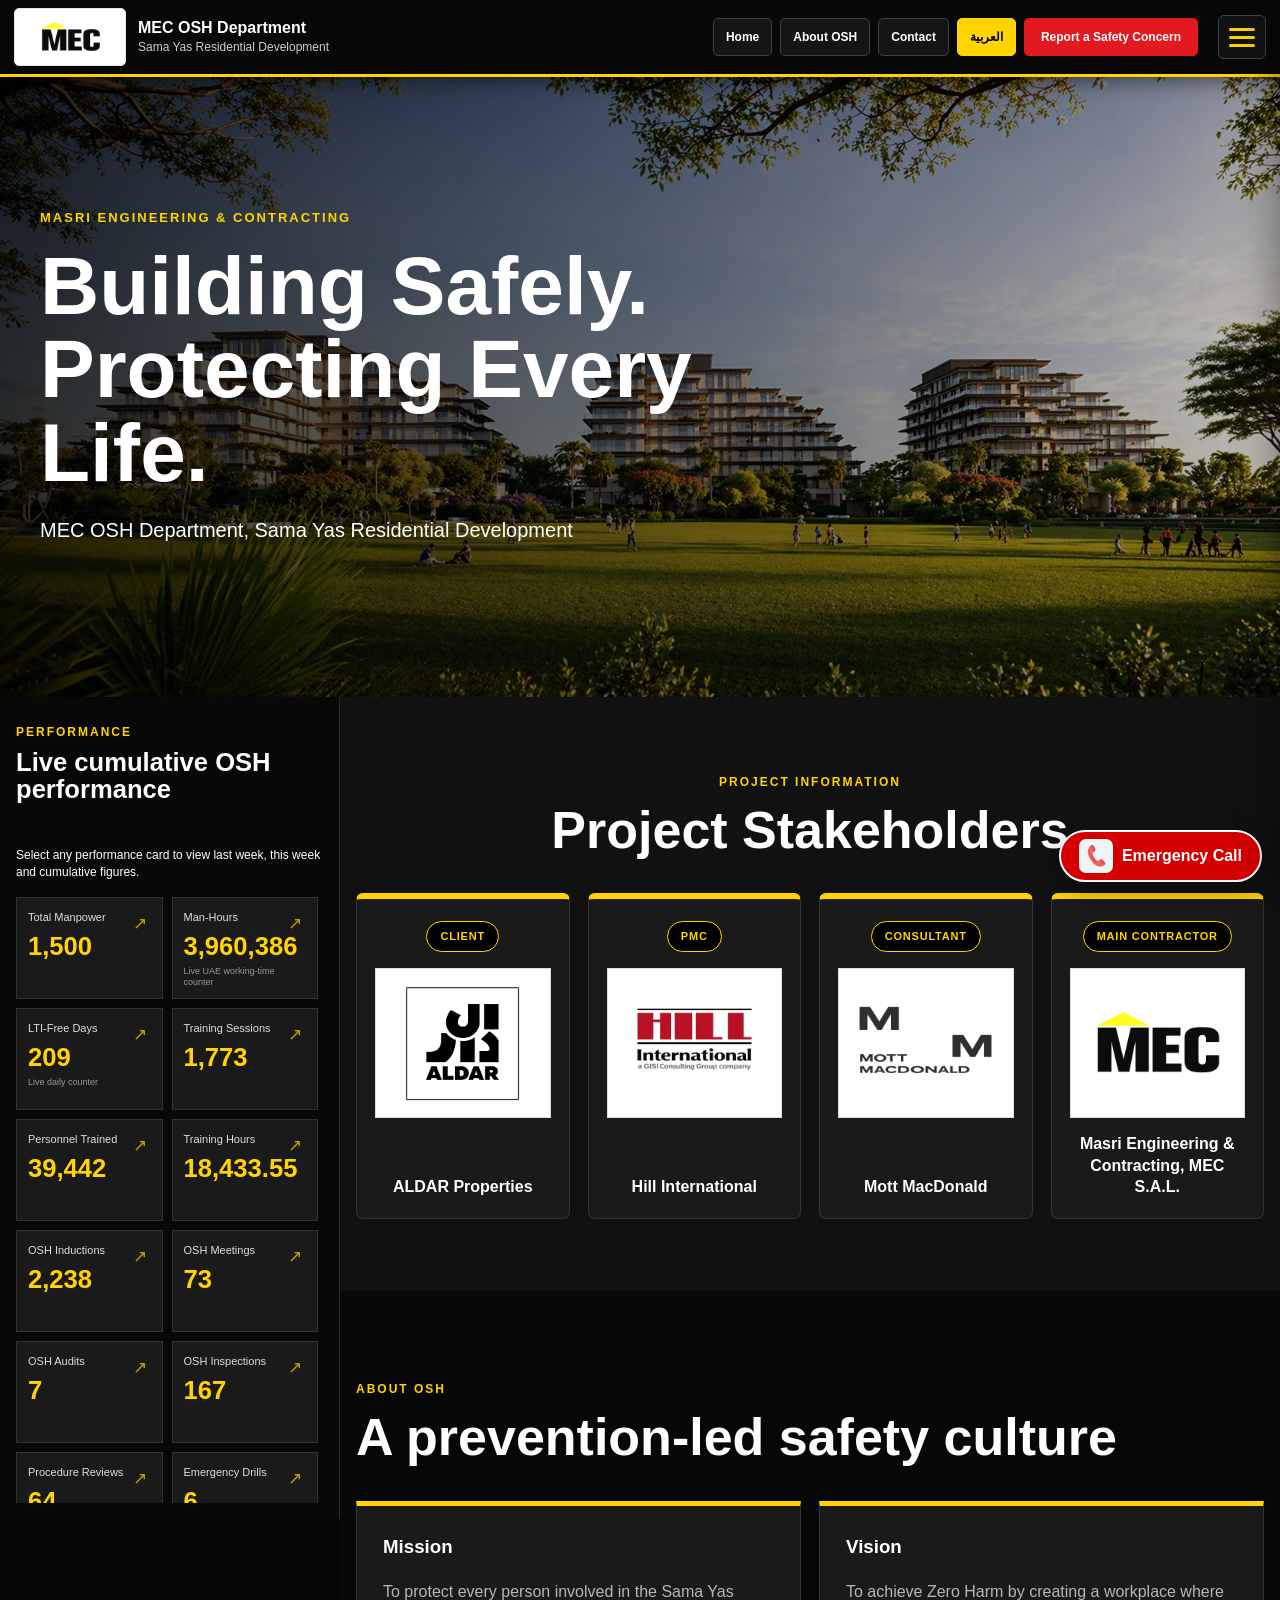
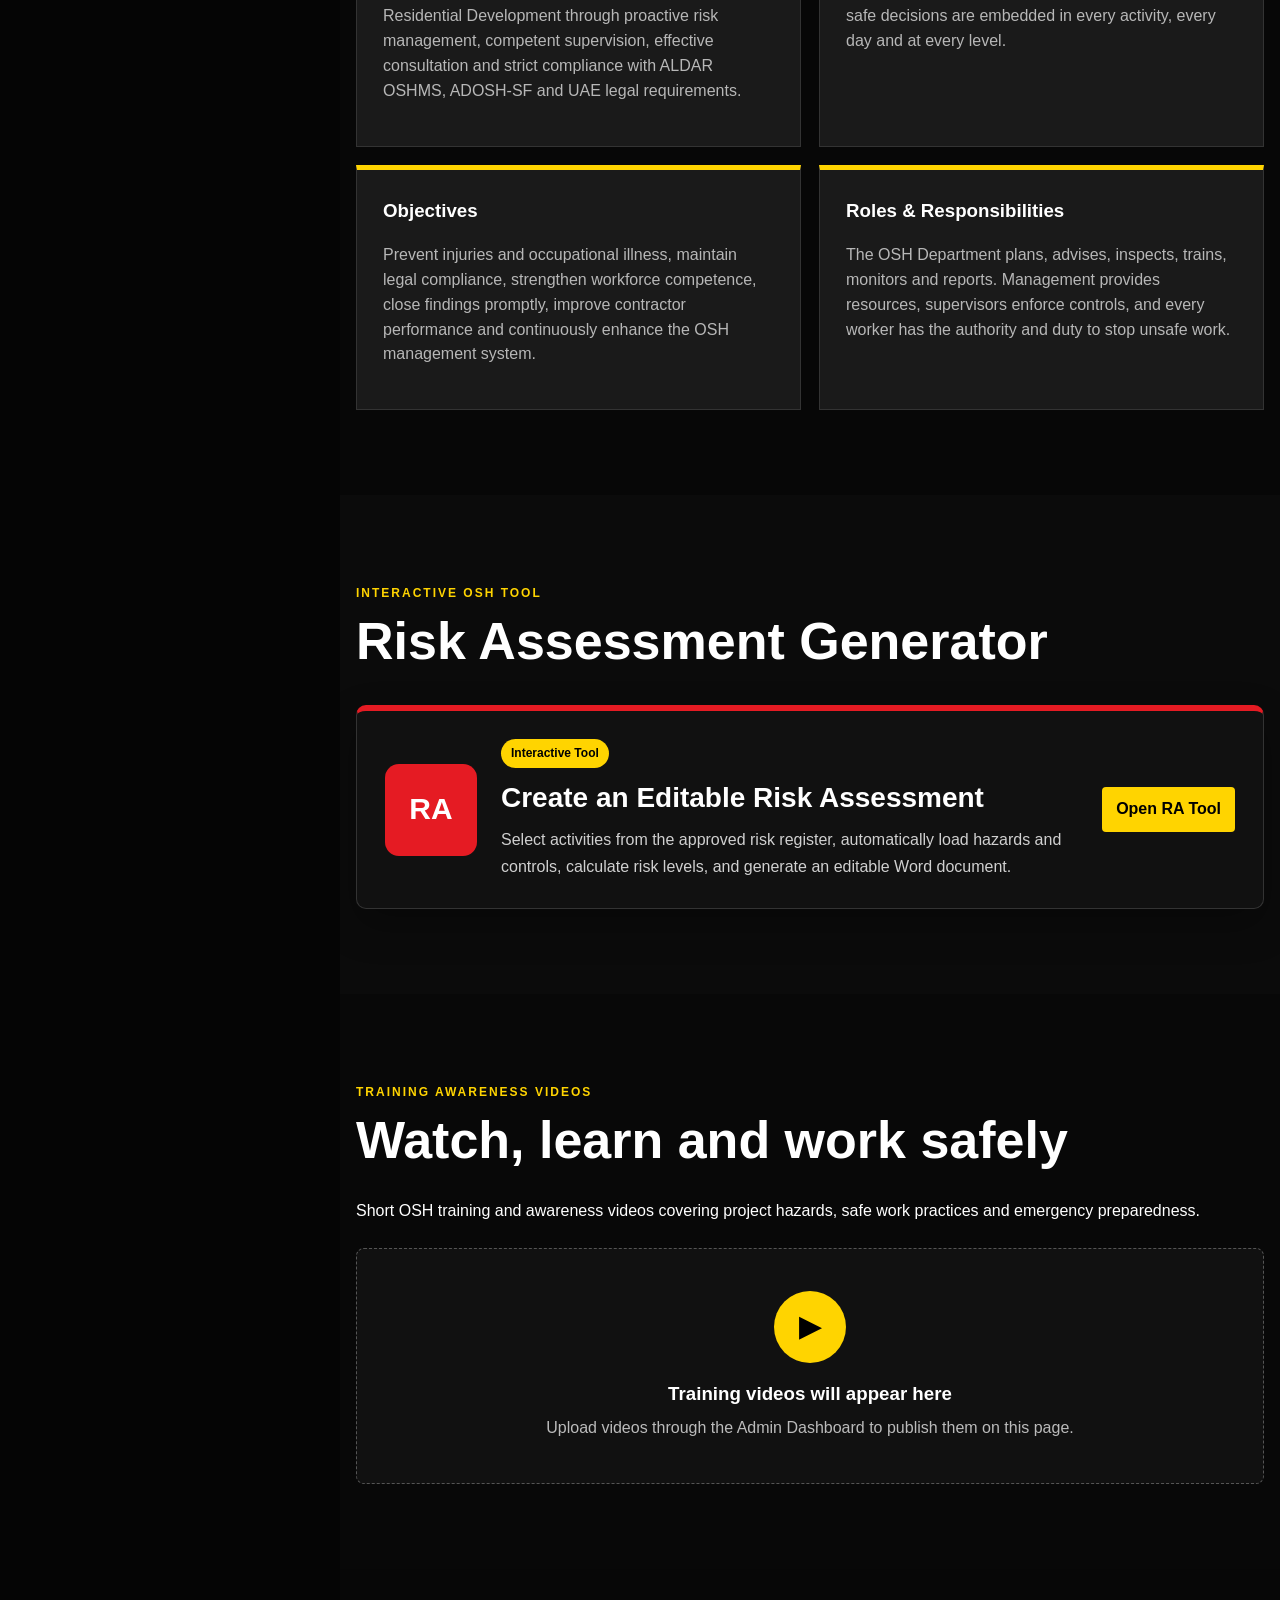
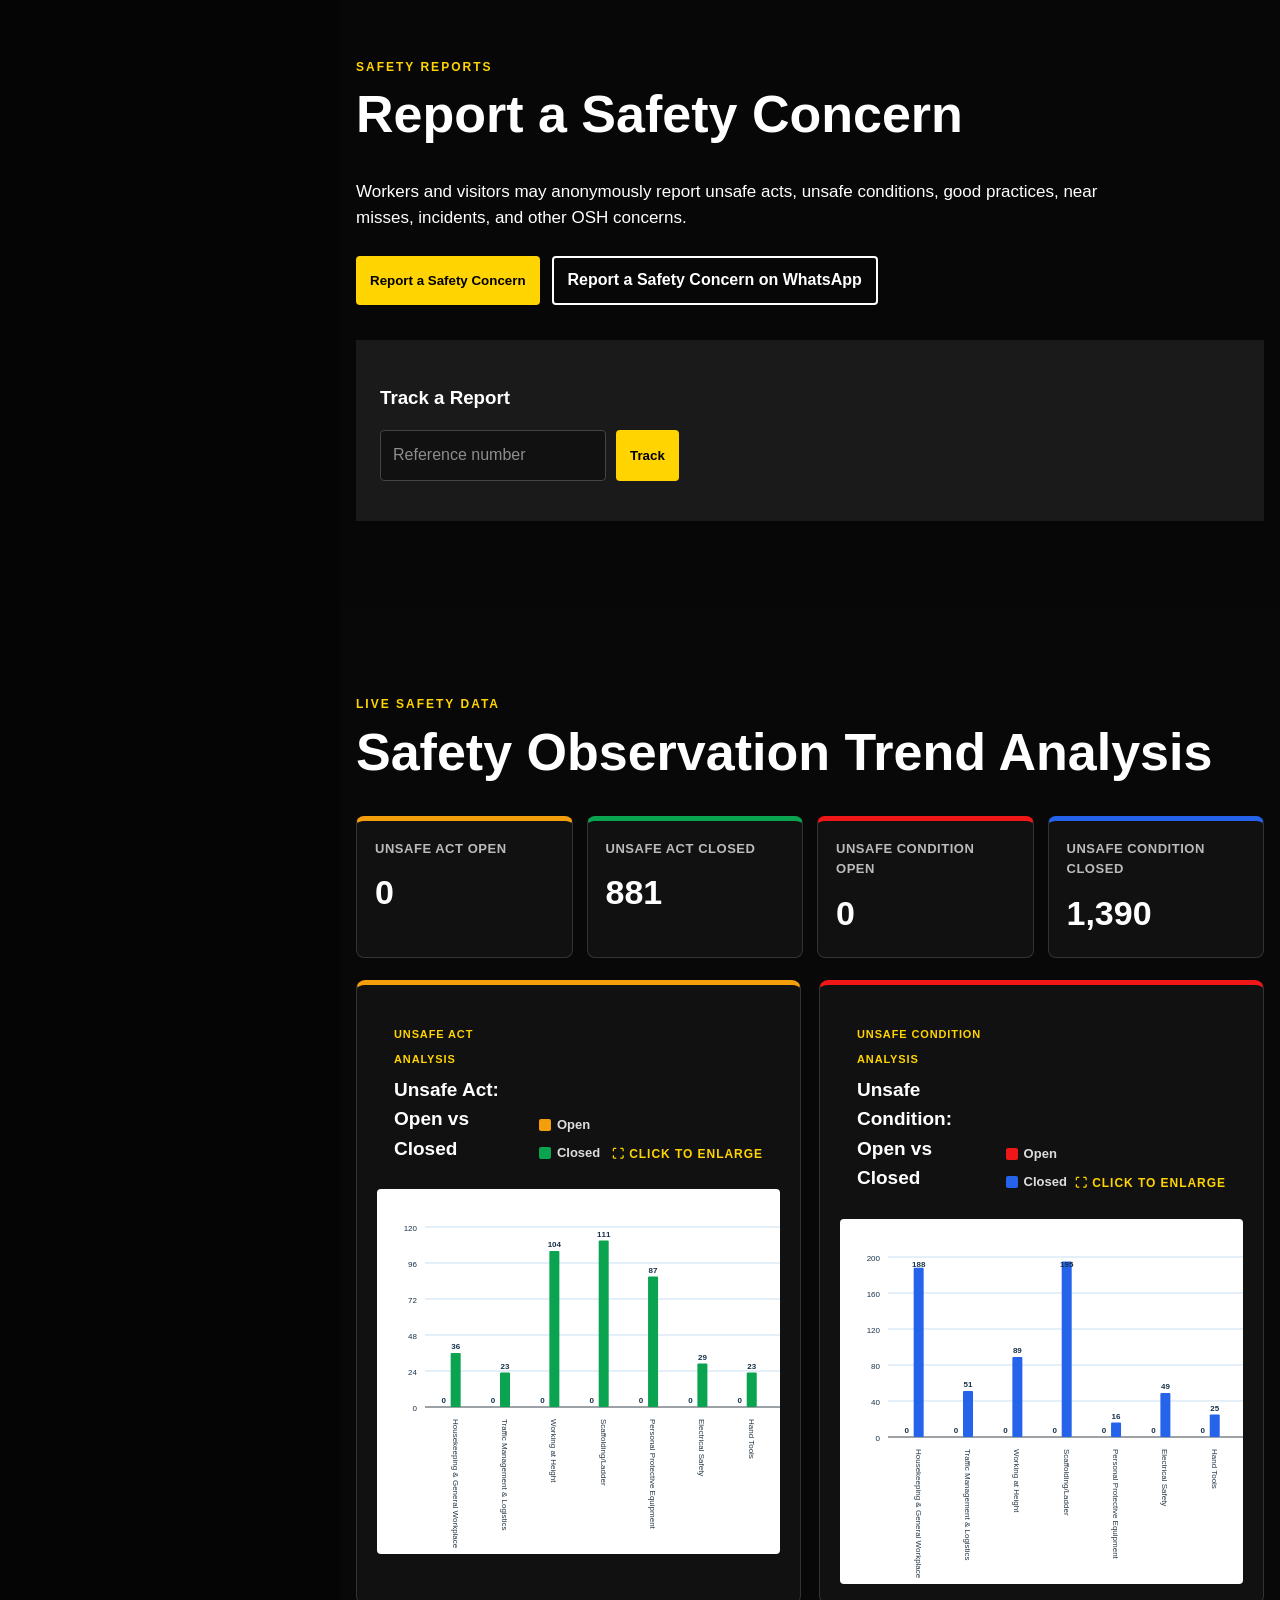
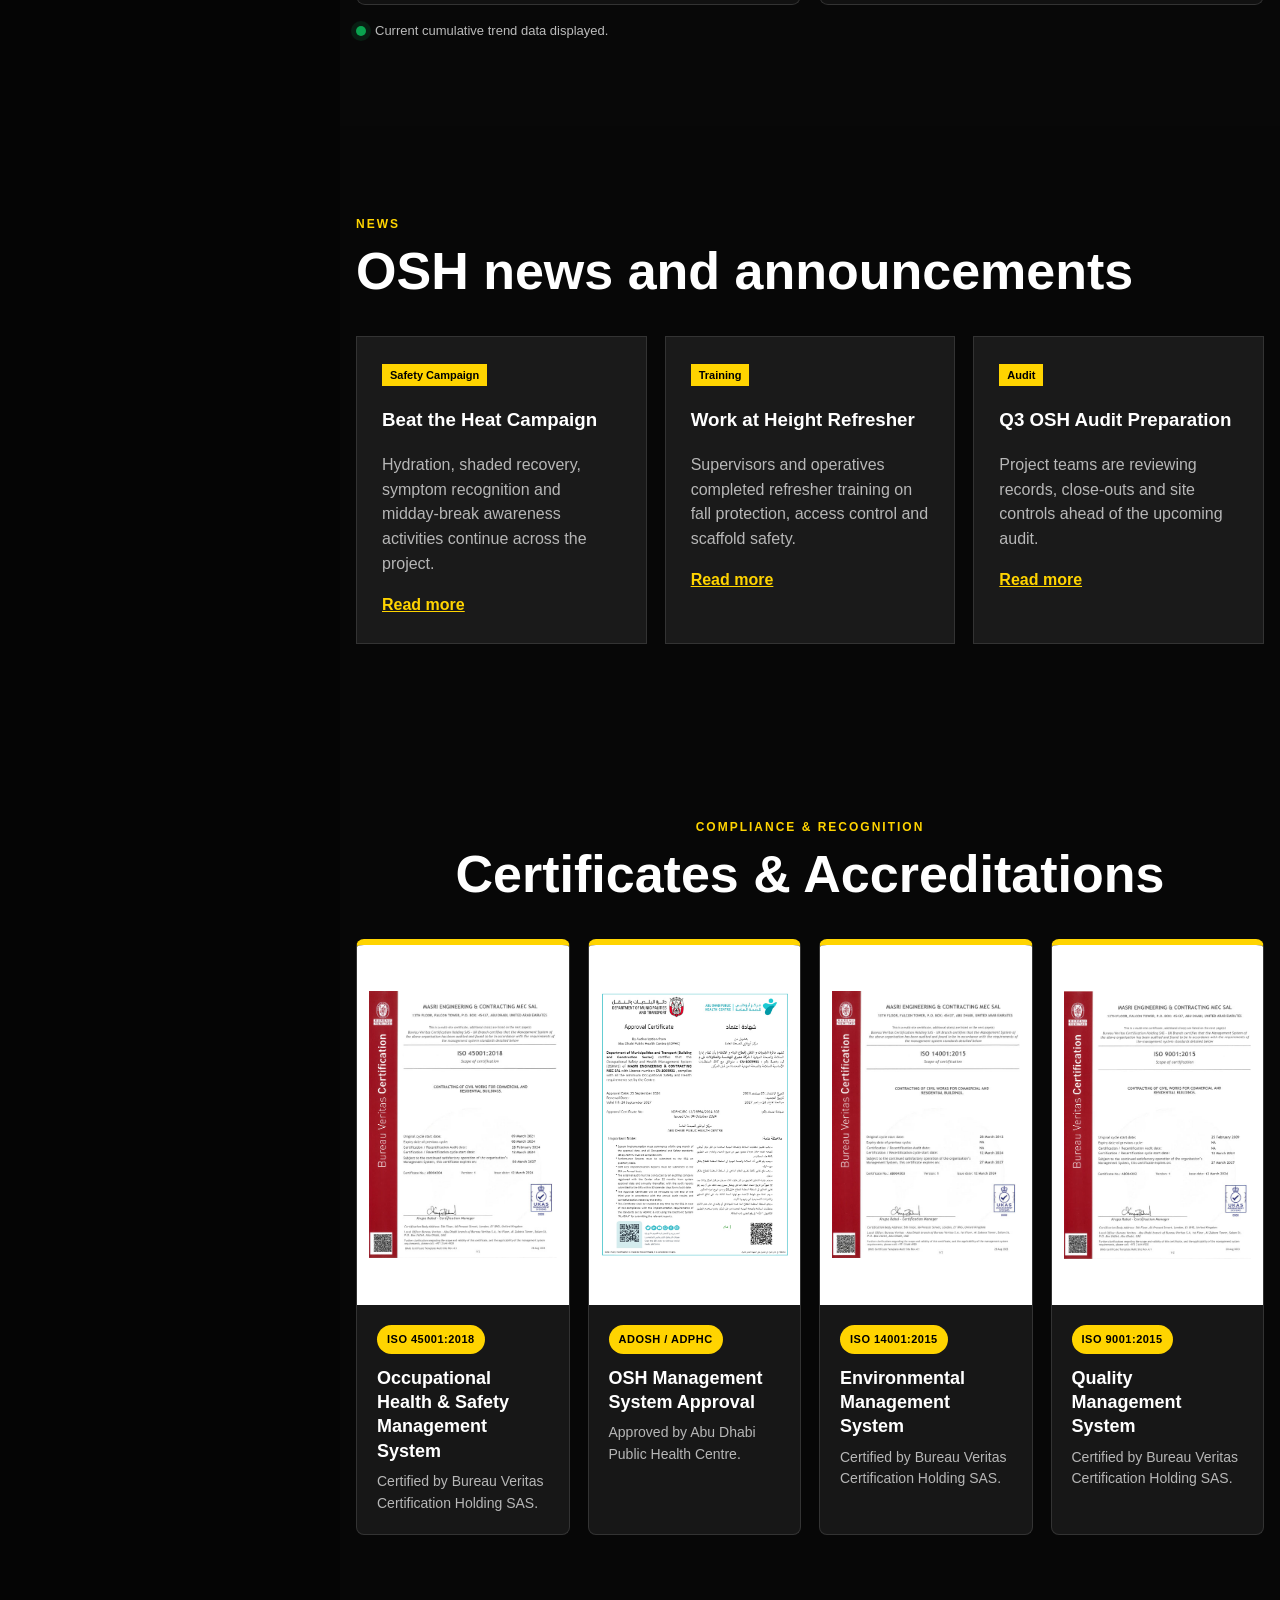
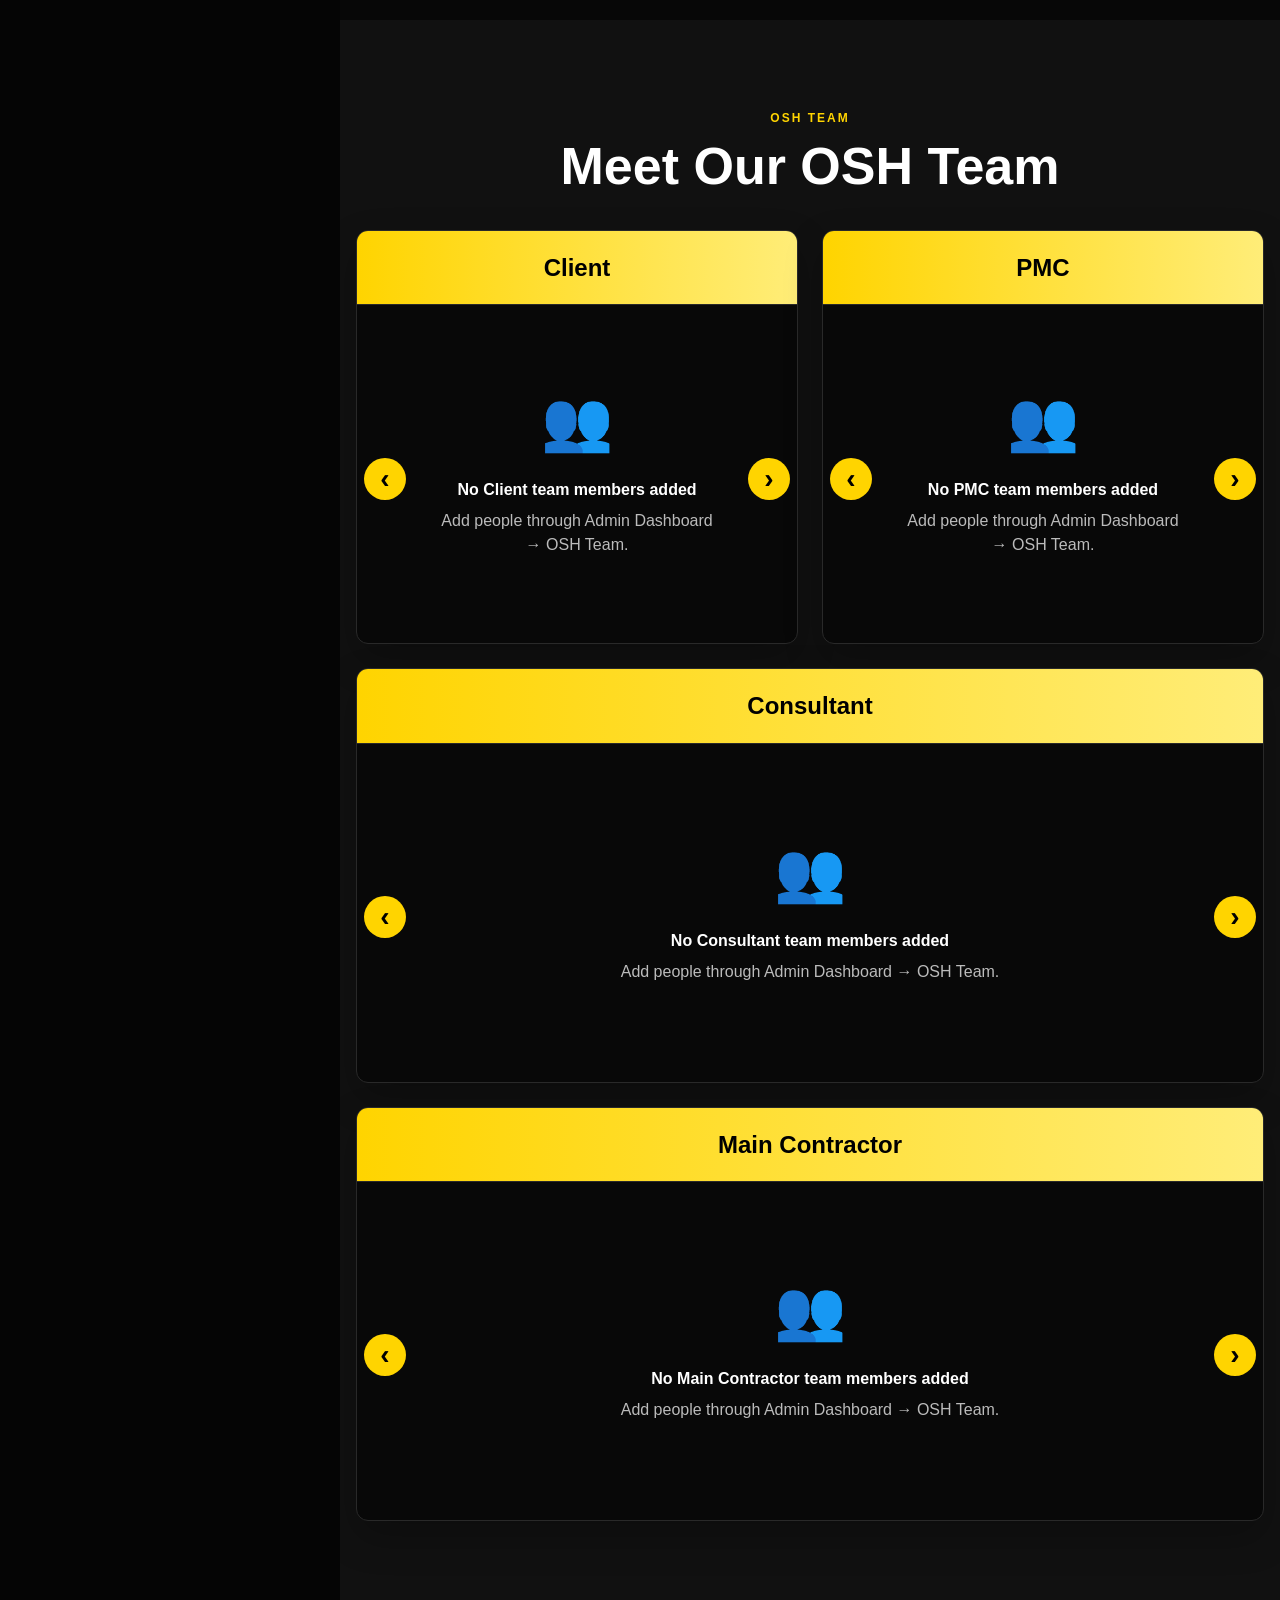
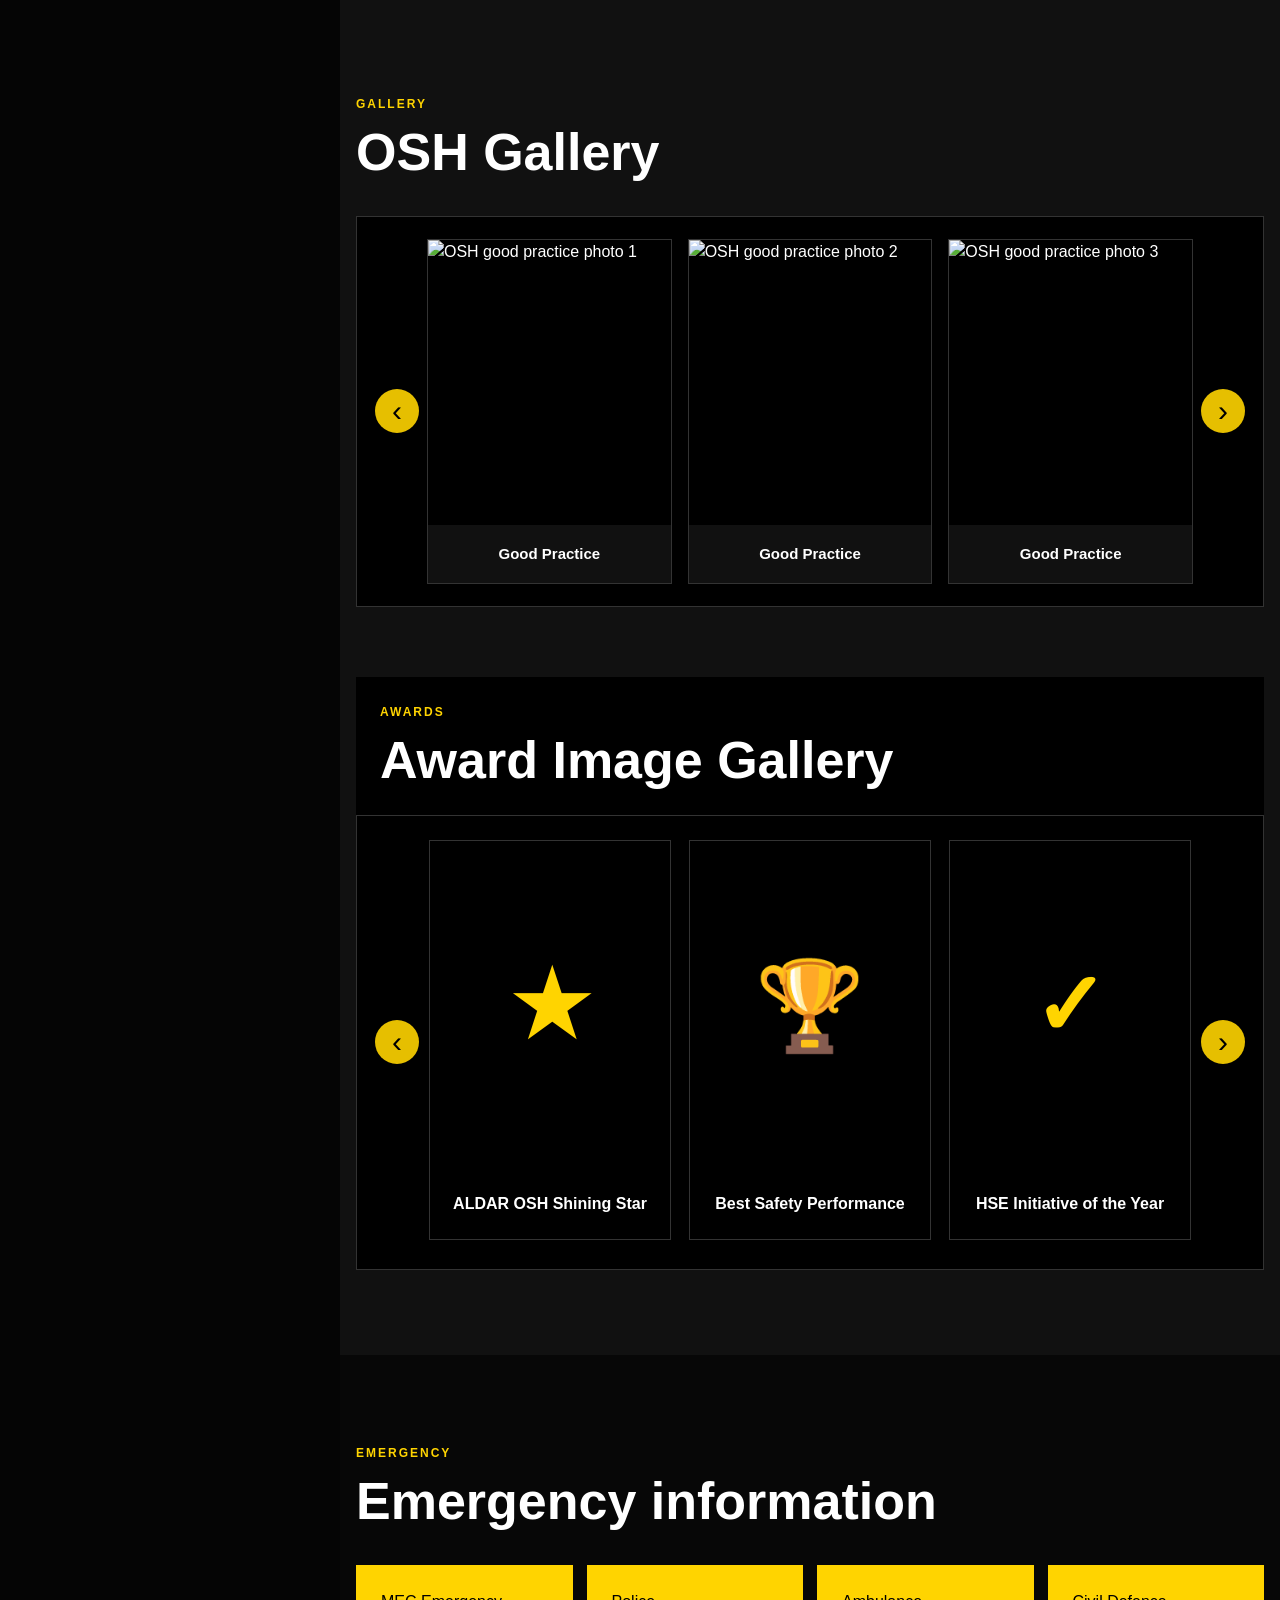
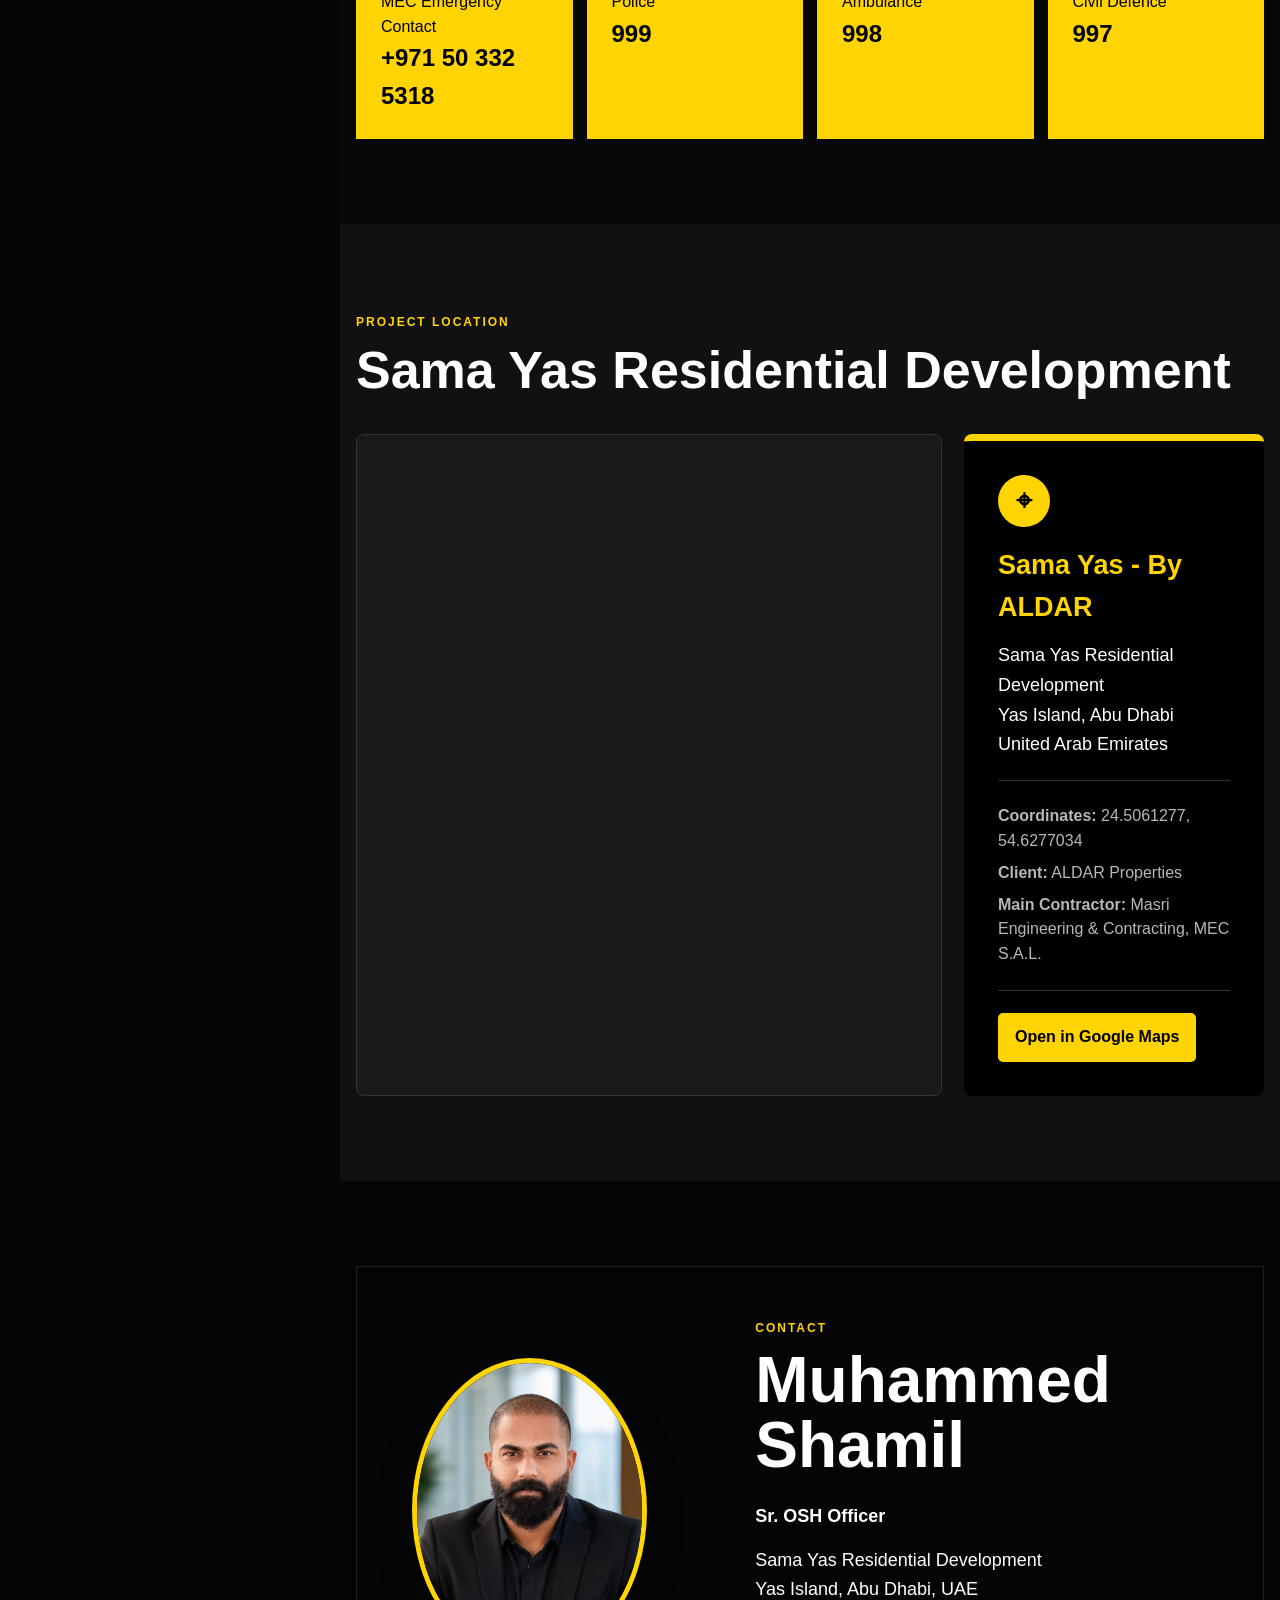
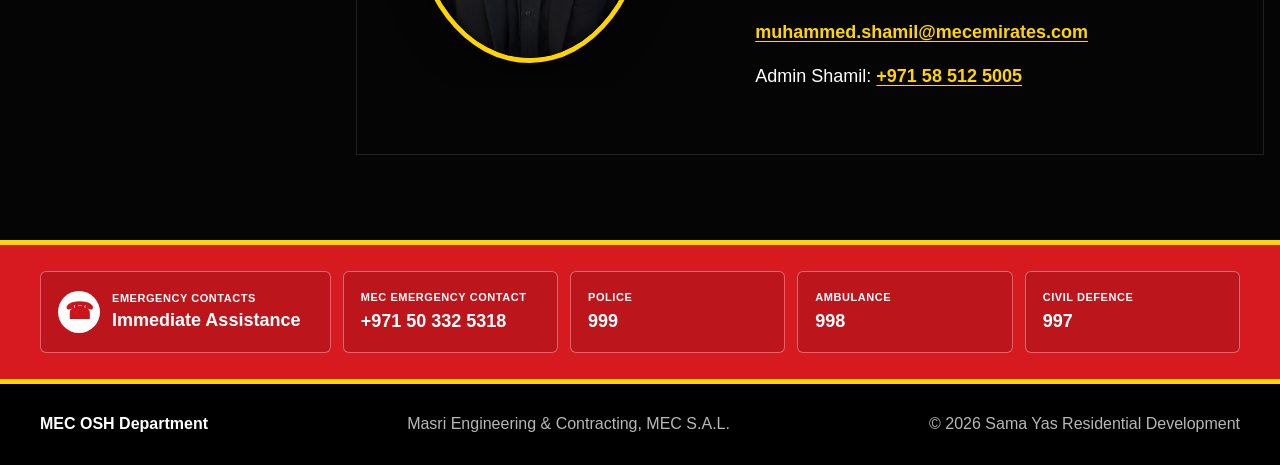
==== commit ec2f1e9e: "Add files via upload" ====
--- a/index.html
+++ b/index.html
@@ -5,7 +5,7 @@
 <meta name="viewport" content="width=device-width,initial-scale=1">
 <meta name="description" content="MEC OSH Department portal for Sama Yas Residential Development">
 <title>MEC OSH Department | Sama Yas</title>
-<link rel="stylesheet" href="styles.css?v=20260801-1128">
+<link rel="stylesheet" href="styles.css?v=20260803-1430">
 
 <style id="critical-top-navigation">
 .header .top-visible-links{
@@ -156,6 +156,31 @@
   </div>
 </section>
 
+<div class="post-hero-layout">
+  <aside class="performance-sidebar" aria-label="Sticky OSH performance statistics">
+<section id="performance"
+         class="section dark performance-sticky-panel"
+         aria-labelledby="performanceSectionTitle">
+  <div class="performance-sidebar-inner">
+    <div class="section-head light performance-sidebar-heading">
+      <span data-i18n="performance">Performance</span>
+      <h2 id="performanceSectionTitle"
+          data-i18n="livePerformance">Live cumulative OSH performance</h2>
+    </div>
+
+    <p class="performance-click-hint" data-i18n="performanceClickHint">
+      Select any performance card to view last week, this week and cumulative figures.
+    </p>
+
+    <div id="performanceStatsGrid"
+         class="stats performance-stats-grid"
+         aria-live="polite">
+      <div class="performance-stats-loading">Loading performance statistics…</div>
+    </div>
+  </div>
+</section>
+  </aside>
+  <div class="post-hero-main">
 <section id="stakeholders" class="section stakeholders-section">
   <div class="container">
     <div class="section-head stakeholders-heading">
@@ -231,93 +256,7 @@
 </div>
 </section>
 
-<section id="performance" class="section dark">
-<div class="container">
-  <div class="section-head light">
-    <span data-i18n="performance">Performance</span>
-    <h2 data-i18n="livePerformance">Live cumulative OSH performance</h2>
-  </div>
-
-  <p class="performance-click-hint" data-i18n="performanceClickHint">
-    Select any performance card to view last week, this week and cumulative figures.
-  </p>
-
-  <div class="stats">
-    <div class="stat performance-stat-card" data-performance-key="manpower"
-         role="button" tabindex="0" aria-haspopup="dialog">
-      <label data-i18n="manpower">Total Manpower</label>
-      <strong id="manpower">1500</strong>
-    </div>
-
-    <div class="stat performance-stat-card" data-performance-key="manhours"
-         role="button" tabindex="0" aria-haspopup="dialog">
-      <label data-i18n="manhours">Man-Hours</label>
-      <strong id="manhours">2,568,386</strong>
-      <small data-i18n="liveCounter">Live UAE working-time counter</small>
-    </div>
-
-    <div class="stat performance-stat-card" data-performance-key="ltiDays"
-         role="button" tabindex="0" aria-haspopup="dialog">
-      <label data-i18n="ltiDays">LTI-Free Days</label>
-      <strong id="ltiDays">0</strong>
-    </div>
-
-    <div class="stat performance-stat-card" data-performance-key="trainingSessions"
-         role="button" tabindex="0" aria-haspopup="dialog">
-      <label data-i18n="trainingSessions">Training Sessions</label>
-      <strong id="trainingSessions">1,773</strong>
-    </div>
-
-    <div class="stat performance-stat-card" data-performance-key="personnelTrained"
-         role="button" tabindex="0" aria-haspopup="dialog">
-      <label data-i18n="personnelTrained">Personnel Trained</label>
-      <strong id="personnelTrained">39,442</strong>
-    </div>
-
-    <div class="stat performance-stat-card" data-performance-key="trainingHours"
-         role="button" tabindex="0" aria-haspopup="dialog">
-      <label data-i18n="trainingHours">Training Hours</label>
-      <strong id="trainingHours">18,433.55</strong>
-    </div>
-
-    <div class="stat performance-stat-card" data-performance-key="oshInductions"
-         role="button" tabindex="0" aria-haspopup="dialog">
-      <label data-i18n="inductions">OSH Inductions</label>
-      <strong id="oshInductions">2,238</strong>
-    </div>
-
-    <div class="stat performance-stat-card" data-performance-key="oshMeetings"
-         role="button" tabindex="0" aria-haspopup="dialog">
-      <label data-i18n="meetings">OSH Meetings</label>
-      <strong id="oshMeetings">73</strong>
-    </div>
-
-    <div class="stat performance-stat-card" data-performance-key="oshAudits"
-         role="button" tabindex="0" aria-haspopup="dialog">
-      <label data-i18n="audits">OSH Audits</label>
-      <strong id="oshAudits">6</strong>
-    </div>
-
-    <div class="stat performance-stat-card" data-performance-key="oshInspections"
-         role="button" tabindex="0" aria-haspopup="dialog">
-      <label data-i18n="inspections">OSH Inspections</label>
-      <strong id="oshInspections">167</strong>
-    </div>
-
-    <div class="stat performance-stat-card" data-performance-key="procedureReviews"
-         role="button" tabindex="0" aria-haspopup="dialog">
-      <label data-i18n="reviews">Procedure Reviews</label>
-      <strong id="procedureReviews">64</strong>
-    </div>
-
-    <div class="stat performance-stat-card" data-performance-key="emergencyDrills"
-         role="button" tabindex="0" aria-haspopup="dialog">
-      <label data-i18n="drills">Emergency Drills</label>
-      <strong id="emergencyDrills">6</strong>
-    </div>
-  </div>
-</div>
-</section>
+
 
 <div id="performanceDetailModal"
      class="performance-detail-modal"
@@ -557,7 +496,12 @@
     </div>
 
     <div class="separate-trend-charts">
-      <article class="trend-chart-panel unsafe-act-chart-panel">
+      <article class="trend-chart-panel compact-trend-panel unsafe-act-chart-panel"
+               data-trend-popup="unsafe-act"
+               role="button"
+               tabindex="0"
+               aria-haspopup="dialog"
+               aria-label="Open enlarged Unsafe Act chart">
         <div class="trend-chart-heading">
           <div>
             <span>Unsafe Act Analysis</span>
@@ -567,6 +511,7 @@
             <span><i class="legend-ua-open"></i> Open</span>
             <span><i class="legend-ua-closed"></i> Closed</span>
           </div>
+          <span class="trend-enlarge-hint" aria-hidden="true">⛶ Click to enlarge</span>
         </div>
         <div class="trend-chart-scroll">
           <div id="unsafeActTrendChart"
@@ -576,7 +521,12 @@
         </div>
       </article>
 
-      <article class="trend-chart-panel unsafe-condition-chart-panel">
+      <article class="trend-chart-panel compact-trend-panel unsafe-condition-chart-panel"
+               data-trend-popup="unsafe-condition"
+               role="button"
+               tabindex="0"
+               aria-haspopup="dialog"
+               aria-label="Open enlarged Unsafe Condition chart">
         <div class="trend-chart-heading">
           <div>
             <span>Unsafe Condition Analysis</span>
@@ -586,6 +536,7 @@
             <span><i class="legend-uc-open"></i> Open</span>
             <span><i class="legend-uc-closed"></i> Closed</span>
           </div>
+          <span class="trend-enlarge-hint" aria-hidden="true">⛶ Click to enlarge</span>
         </div>
         <div class="trend-chart-scroll">
           <div id="unsafeConditionTrendChart"
@@ -602,6 +553,35 @@
     </div>
   </div>
 </section>
+
+
+<div id="trendChartModal"
+     class="trend-chart-modal"
+     hidden
+     aria-hidden="true"
+     role="dialog"
+     aria-modal="true"
+     aria-labelledby="trendChartModalTitle">
+  <div class="trend-chart-modal-card">
+    <button id="closeTrendChartModal"
+            class="trend-chart-modal-close"
+            type="button"
+            aria-label="Close enlarged trend chart">×</button>
+
+    <div class="trend-chart-modal-heading">
+      <span id="trendChartModalEyebrow">Trend Analysis</span>
+      <h2 id="trendChartModalTitle">OSH Trend Chart</h2>
+      <div id="trendChartModalLegend" class="trend-legend"></div>
+    </div>
+
+    <div class="trend-chart-modal-scroll">
+      <div id="trendChartPopupCanvas"
+           class="trend-chart"
+           role="img"
+           aria-label="Enlarged OSH trend chart"></div>
+    </div>
+  </div>
+</div>
 
 <section id="news" class="section">
 <div class="container">
@@ -819,15 +799,15 @@
   <div class="section-head"><span data-i18n="gallery">Gallery</span><h2 data-i18n="galleryTitle">OSH Gallery</h2></div>
   <div class="slideshow"><div class="photo-group active">
       <article class="photo-slide-card">
-        <img src="assets/gallery-1.jpg" alt="OSH good practice photo 1">
+        <img class="gallery-popup-image" src="assets/gallery-1.jpg" alt="OSH good practice photo 1" data-gallery-title="Good Practice" data-gallery-type="OSH Gallery" role="button" tabindex="0">
         <h3>Good Practice</h3>
       </article>
       <article class="photo-slide-card">
-        <img src="assets/gallery-2.jpg" alt="OSH good practice photo 2">
+        <img class="gallery-popup-image" src="assets/gallery-2.jpg" alt="OSH good practice photo 2" data-gallery-title="Good Practice" data-gallery-type="OSH Gallery" role="button" tabindex="0">
         <h3>Good Practice</h3>
       </article>
       <article class="photo-slide-card">
-        <img src="assets/gallery-3.jpg" alt="OSH good practice photo 3">
+        <img class="gallery-popup-image" src="assets/gallery-3.jpg" alt="OSH good practice photo 3" data-gallery-title="Good Practice" data-gallery-type="OSH Gallery" role="button" tabindex="0">
         <h3>Good Practice</h3>
       </article>
     </div>
@@ -856,6 +836,31 @@
   </div>
 </div>
 </section>
+
+<div id="galleryPhotoModal"
+     class="gallery-photo-modal"
+     hidden
+     aria-hidden="true"
+     role="dialog"
+     aria-modal="true"
+     aria-labelledby="galleryPhotoModalTitle">
+  <div class="gallery-photo-modal-card">
+    <button id="closeGalleryPhotoModal"
+            class="gallery-photo-modal-close"
+            type="button"
+            aria-label="Close enlarged gallery photo">×</button>
+
+    <div class="gallery-photo-modal-image-wrap">
+      <img id="galleryPhotoModalImage" src="" alt="">
+    </div>
+
+    <div class="gallery-photo-modal-copy">
+      <span id="galleryPhotoModalType">OSH Gallery</span>
+      <h2 id="galleryPhotoModalTitle">Gallery Photo</h2>
+    </div>
+  </div>
+</div>
+
 
 <section id="emergency" class="section emergency-section">
 <div class="container">
@@ -952,6 +957,9 @@
     </div>
   </div>
 </section>
+  </div>
+</div>
+
 </main>
 
 <div id="reportModal" class="modal" aria-hidden="true">
@@ -1059,7 +1067,7 @@
 <script>window.CATEGORY_DATA=[{"name": "Housekeeping & General Workplace Amenities", "ua": 36, "uc": 188}, {"name": "Traffic Management & Logistics", "ua": 23, "uc": 51}, {"name": "Working at Height", "ua": 104, "uc": 89}, {"name": "Scaffolding/Ladder", "ua": 111, "uc": 195}, {"name": "Personal Protective Equipment", "ua": 87, "uc": 16}, {"name": "Electrical Safety", "ua": 29, "uc": 49}, {"name": "Hand Tools", "ua": 23, "uc": 25}, {"name": "Excavations", "ua": 4, "uc": 3}, {"name": "Lifting Equipment and Lifting Accessories", "ua": 31, "uc": 45}, {"name": "Portable Power Tools", "ua": 32, "uc": 49}, {"name": "Plant and Equipment", "ua": 20, "uc": 32}, {"name": "Confined Space", "ua": 1, "uc": 8}, {"name": "Hot Work Operations", "ua": 41, "uc": 41}, {"name": "Compressed Air and Gases", "ua": 0, "uc": 9}, {"name": "Manual Handling", "ua": 17, "uc": 9}, {"name": "Welfare Facilities", "ua": 28, "uc": 39}, {"name": "Hazardous Substances", "ua": 0, "uc": 20}, {"name": "Machine Guarding", "ua": 5, "uc": 8}, {"name": "Storage Arrangements", "ua": 22, "uc": 115}, {"name": "Barricading of Hazards", "ua": 62, "uc": 112}, {"name": "Access and Egress", "ua": 56, "uc": 78}, {"name": "Permit to Work", "ua": 20, "uc": 14}, {"name": "Safety Signage & Signals", "ua": 14, "uc": 14}, {"name": "Falsework/Formwork", "ua": 96, "uc": 112}, {"name": "Waste Management", "ua": 15, "uc": 66}, {"name": "First Aid Case", "ua": 4, "uc": 2}, {"name": "Near Miss Incident", "ua": 0, "uc": 0}, {"name": "Property Damage", "ua": 0, "uc": 0}, {"name": "Lost Time Injury", "ua": 0, "uc": 1}];</script>
 <script src="https://cdn.jsdelivr.net/npm/@supabase/supabase-js@2"></script>
 <script src="supabase-config.js"></script>
-<script src="app.js?v=20260801-1128"></script>
+<script src="app.js?v=20260803-1430"></script>
 
 <a
   class="floating-emergency-call"
--- a/styles.css
+++ b/styles.css
@@ -3433,3 +3433,403 @@
 @media(max-width:620px){
   .report-person-grid{grid-template-columns:1fr}
 }
+
+
+/* Click-to-enlarge OSH Gallery and Award Gallery photos */
+.gallery-popup-image{
+  cursor:zoom-in!important;
+  transition:transform .22s ease,filter .22s ease;
+}
+.gallery-popup-image:hover,
+.gallery-popup-image:focus-visible{
+  transform:scale(1.025);
+  filter:brightness(.8);
+  outline:3px solid #ffd400;
+  outline-offset:-3px;
+}
+.gallery-photo-popup-open{
+  overflow:hidden;
+}
+.gallery-photo-modal{
+  position:fixed;
+  inset:0;
+  z-index:10100;
+  display:grid;
+  place-items:center;
+  padding:22px;
+  background:rgba(0,0,0,.92);
+  backdrop-filter:blur(8px);
+}
+.gallery-photo-modal[hidden]{
+  display:none!important;
+}
+.gallery-photo-modal-card{
+  position:relative;
+  width:min(1000px,100%);
+  max-height:calc(100vh - 44px);
+  overflow:auto;
+  border:1px solid #414141;
+  border-top:6px solid #ffd400;
+  border-radius:13px;
+  background:#0d0d0d;
+  box-shadow:0 30px 100px rgba(0,0,0,.74);
+}
+.gallery-photo-modal-close{
+  position:absolute;
+  top:14px;
+  right:15px;
+  z-index:3;
+  width:46px;
+  height:46px;
+  display:grid;
+  place-items:center;
+  border:1px solid rgba(255,255,255,.5);
+  border-radius:50%;
+  background:rgba(0,0,0,.78);
+  color:#fff;
+  font-size:31px;
+  line-height:1;
+  cursor:pointer;
+}
+.gallery-photo-modal-image-wrap{
+  display:flex;
+  justify-content:center;
+  align-items:center;
+  min-height:320px;
+  padding:28px 28px 0;
+  background:#050505;
+}
+.gallery-photo-modal-image-wrap img{
+  display:block;
+  width:auto;
+  max-width:100%;
+  max-height:72vh;
+  object-fit:contain;
+  background:#111;
+}
+.gallery-photo-modal-copy{
+  padding:20px 28px 26px;
+  text-align:center;
+}
+.gallery-photo-modal-copy span{
+  display:block;
+  margin-bottom:6px;
+  color:#ffd400;
+  font-size:12px;
+  font-weight:900;
+  letter-spacing:.1em;
+  text-transform:uppercase;
+}
+.gallery-photo-modal-copy h2{
+  margin:0;
+  color:#fff;
+  font-size:clamp(26px,4vw,42px);
+}
+html[dir=rtl] .gallery-photo-modal-close{
+  right:auto;
+  left:15px;
+}
+@media(max-width:520px){
+  .gallery-photo-modal{
+    padding:11px;
+  }
+  .gallery-photo-modal-image-wrap{
+    min-height:220px;
+    padding:18px 12px 0;
+  }
+  .gallery-photo-modal-image-wrap img{
+    max-height:68vh;
+  }
+  .gallery-photo-modal-copy{
+    padding:16px 14px 21px;
+  }
+}
+
+
+/* Compact Unsafe Act and Unsafe Condition charts in one row */
+.separate-trend-charts{
+  grid-template-columns:repeat(2,minmax(0,1fr))!important;
+  gap:18px!important;
+  align-items:stretch;
+}
+.compact-trend-panel{
+  position:relative;
+  min-width:0;
+  margin:0!important;
+  cursor:zoom-in;
+  transition:transform .18s ease,border-color .18s ease,box-shadow .18s ease;
+}
+.compact-trend-panel:hover,
+.compact-trend-panel:focus-visible{
+  transform:translateY(-3px);
+  border-color:#ffd400;
+  outline:none;
+  box-shadow:0 14px 34px rgba(0,0,0,.24);
+}
+.compact-trend-panel .trend-chart-heading{
+  padding:16px 17px 12px;
+  gap:8px;
+}
+.compact-trend-panel .trend-chart-heading h3{
+  font-size:19px;
+}
+.compact-trend-panel .trend-chart-heading>div:first-child>span{
+  font-size:11px;
+}
+.compact-trend-panel .trend-legend{
+  gap:8px;
+  font-size:11px;
+}
+.trend-enlarge-hint{
+  display:block;
+  color:#ffd400;
+  font-size:11px;
+  font-weight:900;
+  white-space:nowrap;
+}
+.compact-trend-panel .trend-chart-scroll{
+  max-height:365px;
+  overflow:auto;
+}
+.compact-trend-panel .trend-chart{
+  min-height:0!important;
+}
+.compact-rendered-trend .trend-axis-number,
+.compact-rendered-trend .trend-value-label{
+  font-size:8px;
+}
+.compact-rendered-trend .trend-category-label{
+  font-size:8px;
+}
+
+/* Enlarged Trend Analysis chart popup */
+.trend-chart-popup-open{
+  overflow:hidden;
+}
+.trend-chart-modal{
+  position:fixed;
+  inset:0;
+  z-index:10120;
+  display:grid;
+  place-items:center;
+  padding:20px;
+  background:rgba(0,0,0,.92);
+  backdrop-filter:blur(8px);
+}
+.trend-chart-modal[hidden]{
+  display:none!important;
+}
+.trend-chart-modal-card{
+  position:relative;
+  width:min(1500px,97vw);
+  max-height:calc(100vh - 40px);
+  overflow:hidden;
+  border:1px solid #414141;
+  border-top:6px solid #ffd400;
+  border-radius:13px;
+  background:#101010;
+  box-shadow:0 30px 100px rgba(0,0,0,.74);
+}
+.trend-chart-modal-close{
+  position:absolute;
+  top:13px;
+  right:14px;
+  z-index:4;
+  width:44px;
+  height:44px;
+  display:grid;
+  place-items:center;
+  border:1px solid rgba(255,255,255,.45);
+  border-radius:50%;
+  background:rgba(0,0,0,.76);
+  color:#fff;
+  font-size:30px;
+  line-height:1;
+  cursor:pointer;
+}
+.trend-chart-modal-heading{
+  padding:22px 76px 16px 24px;
+  border-bottom:1px solid #333;
+}
+.trend-chart-modal-heading>span{
+  display:block;
+  margin-bottom:5px;
+  color:#ffd400;
+  font-size:12px;
+  font-weight:900;
+  letter-spacing:.08em;
+  text-transform:uppercase;
+}
+.trend-chart-modal-heading h2{
+  margin:0 0 12px;
+  color:#fff;
+  font-size:clamp(27px,4vw,44px);
+}
+.trend-chart-modal-heading .trend-legend{
+  color:#fff;
+}
+.trend-chart-modal-scroll{
+  max-height:calc(100vh - 190px);
+  overflow:auto;
+  background:#fff;
+}
+.trend-chart-modal-scroll .trend-chart{
+  min-height:535px;
+}
+html[dir=rtl] .trend-chart-modal-close{
+  right:auto;
+  left:14px;
+}
+html[dir=rtl] .trend-chart-modal-heading{
+  padding-right:24px;
+  padding-left:76px;
+}
+@media(max-width:900px){
+  .separate-trend-charts{
+    grid-template-columns:1fr!important;
+  }
+}
+@media(max-width:560px){
+  .trend-chart-modal{
+    padding:9px;
+  }
+  .trend-chart-modal-card{
+    width:100%;
+    max-height:calc(100vh - 18px);
+  }
+  .trend-chart-modal-heading{
+    padding:18px 62px 13px 15px;
+  }
+  .trend-chart-modal-scroll{
+    max-height:calc(100vh - 160px);
+  }
+}
+
+
+/* Sticky left-side cumulative OSH performance dashboard */
+.post-hero-layout{
+  display:grid;
+  grid-template-columns:340px minmax(0,1fr);
+  align-items:start;
+  background:#050505;
+}
+.performance-sidebar{
+  position:sticky;
+  top:78px;
+  z-index:30;
+  align-self:start;
+  height:calc(100vh - 78px);
+  overflow:hidden;
+  border-right:1px solid #292929;
+  background:#080808;
+}
+.performance-sticky-panel{
+  height:100%;
+  min-height:0;
+  padding:22px 16px 16px!important;
+  background:#080808!important;
+}
+.performance-sidebar-inner{
+  display:flex;
+  flex-direction:column;
+  height:100%;
+  min-height:0;
+}
+.performance-sidebar-heading{
+  margin-bottom:8px;
+}
+.performance-sidebar-heading h2{
+  margin-top:5px;
+  font-size:clamp(23px,2vw,31px);
+  line-height:1.08;
+}
+.performance-click-hint{
+  margin:0 0 13px!important;
+  font-size:12px;
+  line-height:1.45;
+}
+.performance-stats-grid{
+  grid-template-columns:repeat(2,minmax(0,1fr))!important;
+  gap:9px!important;
+  min-height:0;
+  overflow-y:auto;
+  overscroll-behavior:contain;
+  padding:2px 5px 14px 0;
+  scrollbar-width:thin;
+  scrollbar-color:#ffd400 #171717;
+}
+.performance-stats-grid .stat{
+  min-height:102px;
+  padding:13px 11px!important;
+}
+.performance-stats-grid .stat label{
+  display:block;
+  padding-right:14px;
+  font-size:11px;
+  line-height:1.25;
+}
+.performance-stats-grid .stat strong{
+  display:block;
+  margin-top:9px;
+  color:#ffd400;
+  font-size:clamp(20px,2vw,28px);
+  line-height:1;
+  overflow-wrap:anywhere;
+}
+.performance-stats-grid .stat small{
+  display:block;
+  margin-top:7px;
+  color:#999;
+  font-size:9px;
+  line-height:1.25;
+}
+.performance-stats-loading,
+.performance-stats-empty{
+  grid-column:1/-1;
+  padding:24px 12px;
+  color:#aaa;
+  text-align:center;
+}
+.post-hero-main{
+  min-width:0;
+  overflow:hidden;
+  background:#fff;
+}
+.post-hero-main > .section{
+  width:100%;
+}
+html[dir=rtl] .performance-sidebar{
+  border-right:0;
+  border-left:1px solid #292929;
+}
+@media(max-width:1180px){
+  .post-hero-layout{
+    display:block;
+  }
+  .performance-sidebar{
+    position:relative;
+    top:auto;
+    height:auto;
+    overflow:visible;
+    border-right:0;
+    border-bottom:1px solid #292929;
+  }
+  .performance-sticky-panel{
+    height:auto;
+    padding:34px 22px!important;
+  }
+  .performance-stats-grid{
+    grid-template-columns:repeat(4,minmax(0,1fr))!important;
+    overflow:visible;
+  }
+}
+@media(max-width:760px){
+  .performance-stats-grid{
+    grid-template-columns:repeat(2,minmax(0,1fr))!important;
+  }
+}
+@media(max-width:420px){
+  .performance-stats-grid{
+    grid-template-columns:1fr!important;
+  }
+}
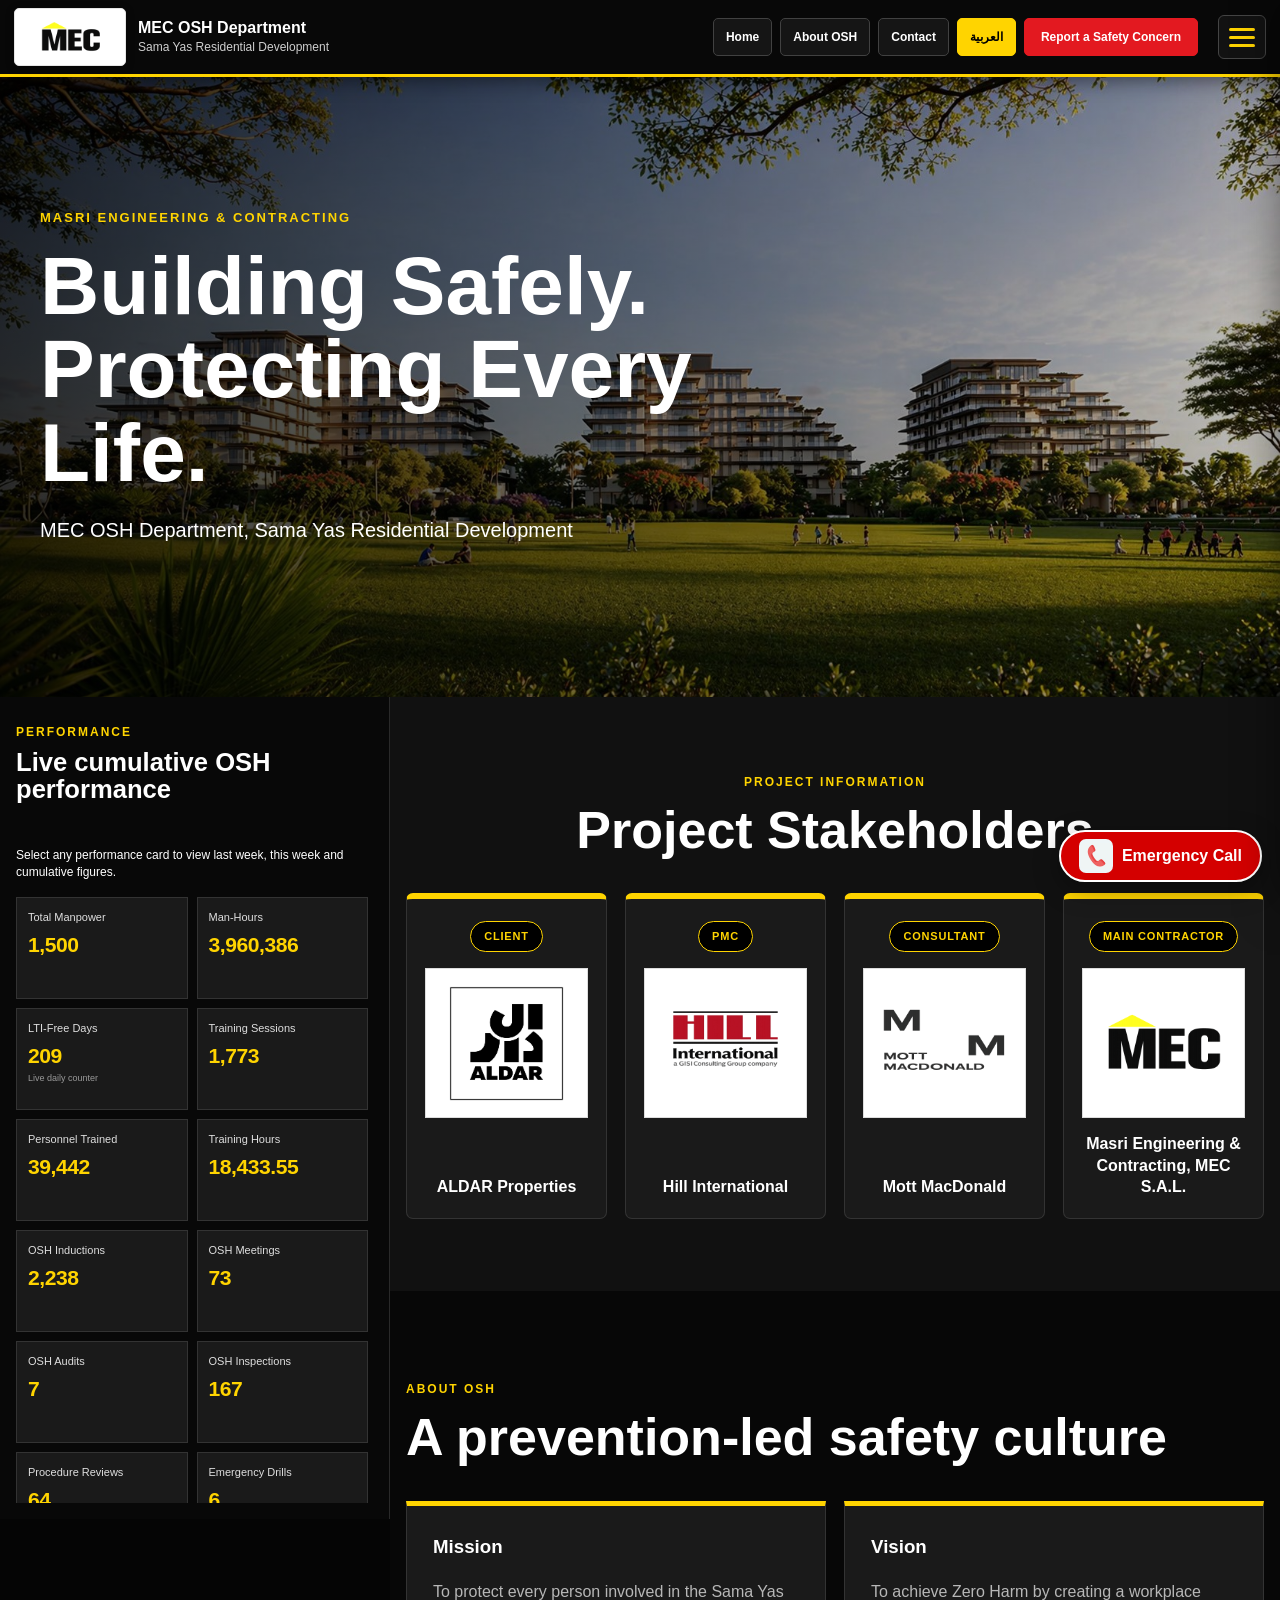
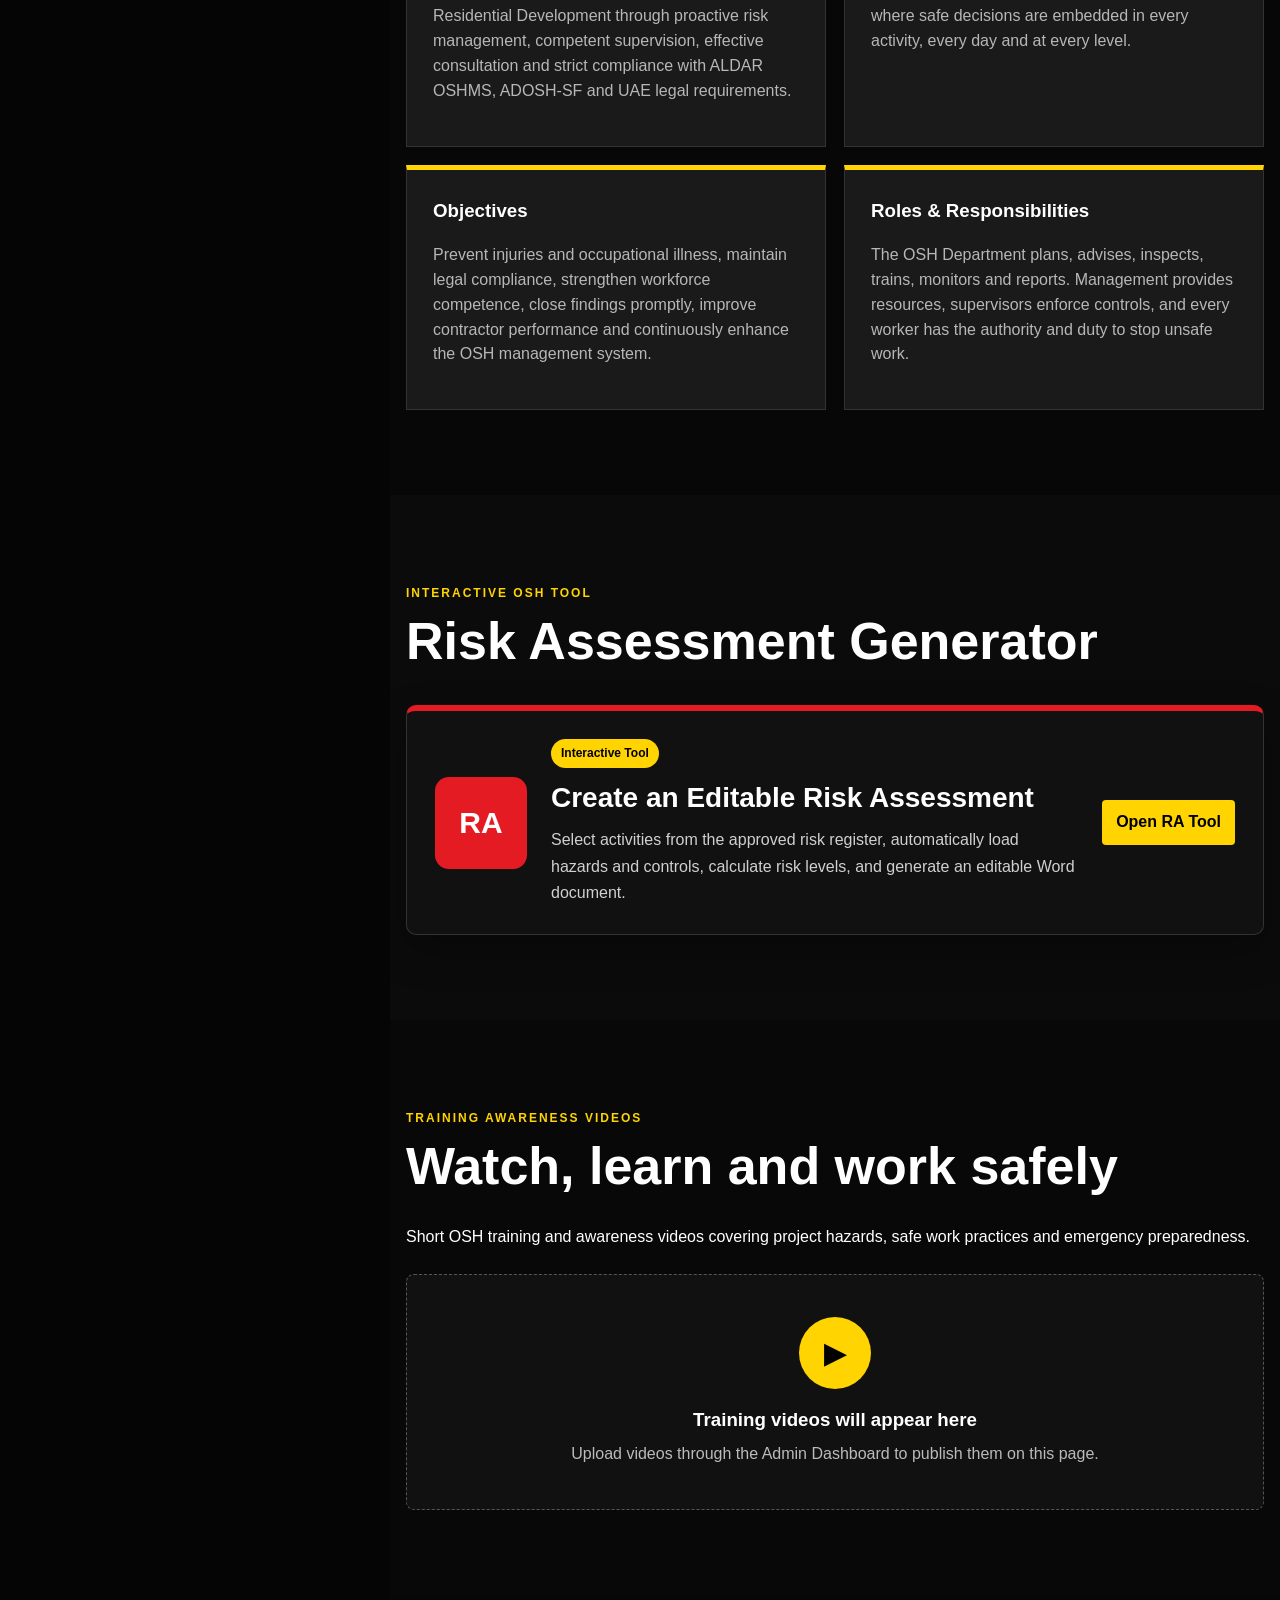
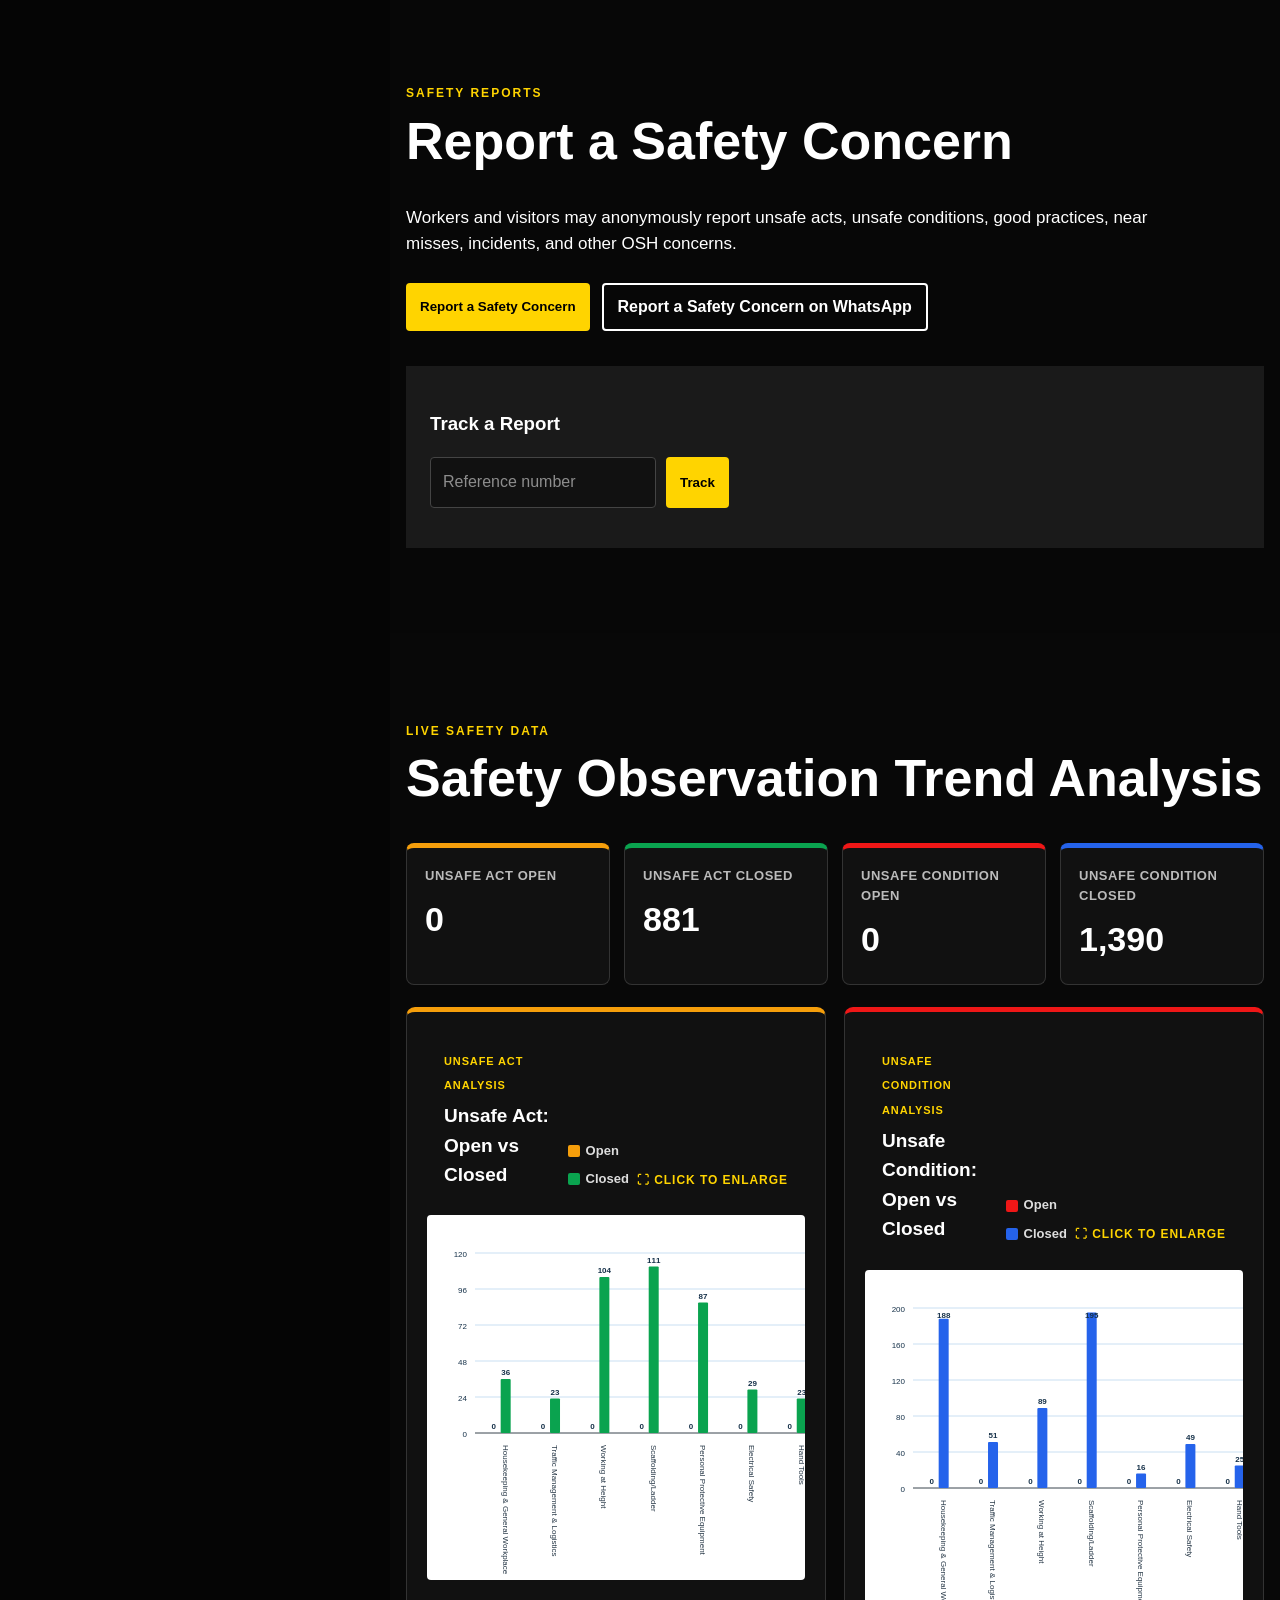
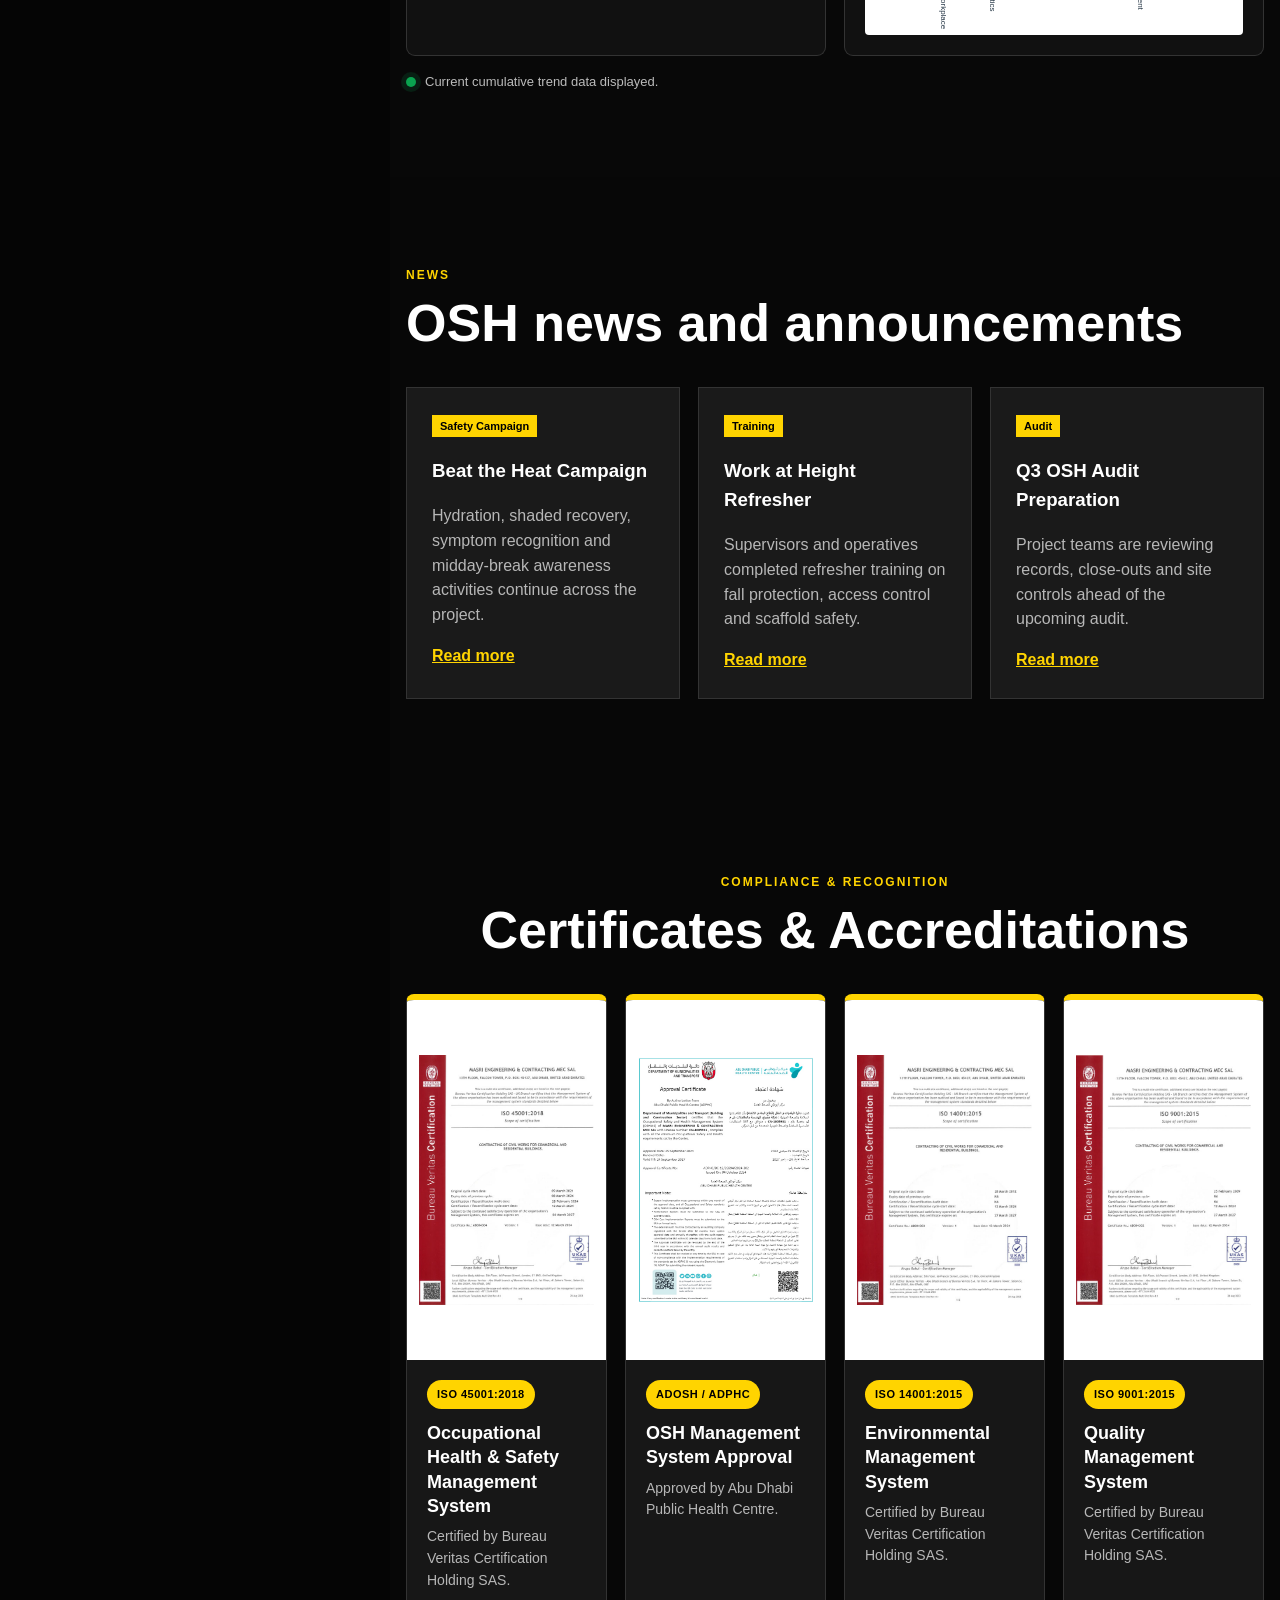
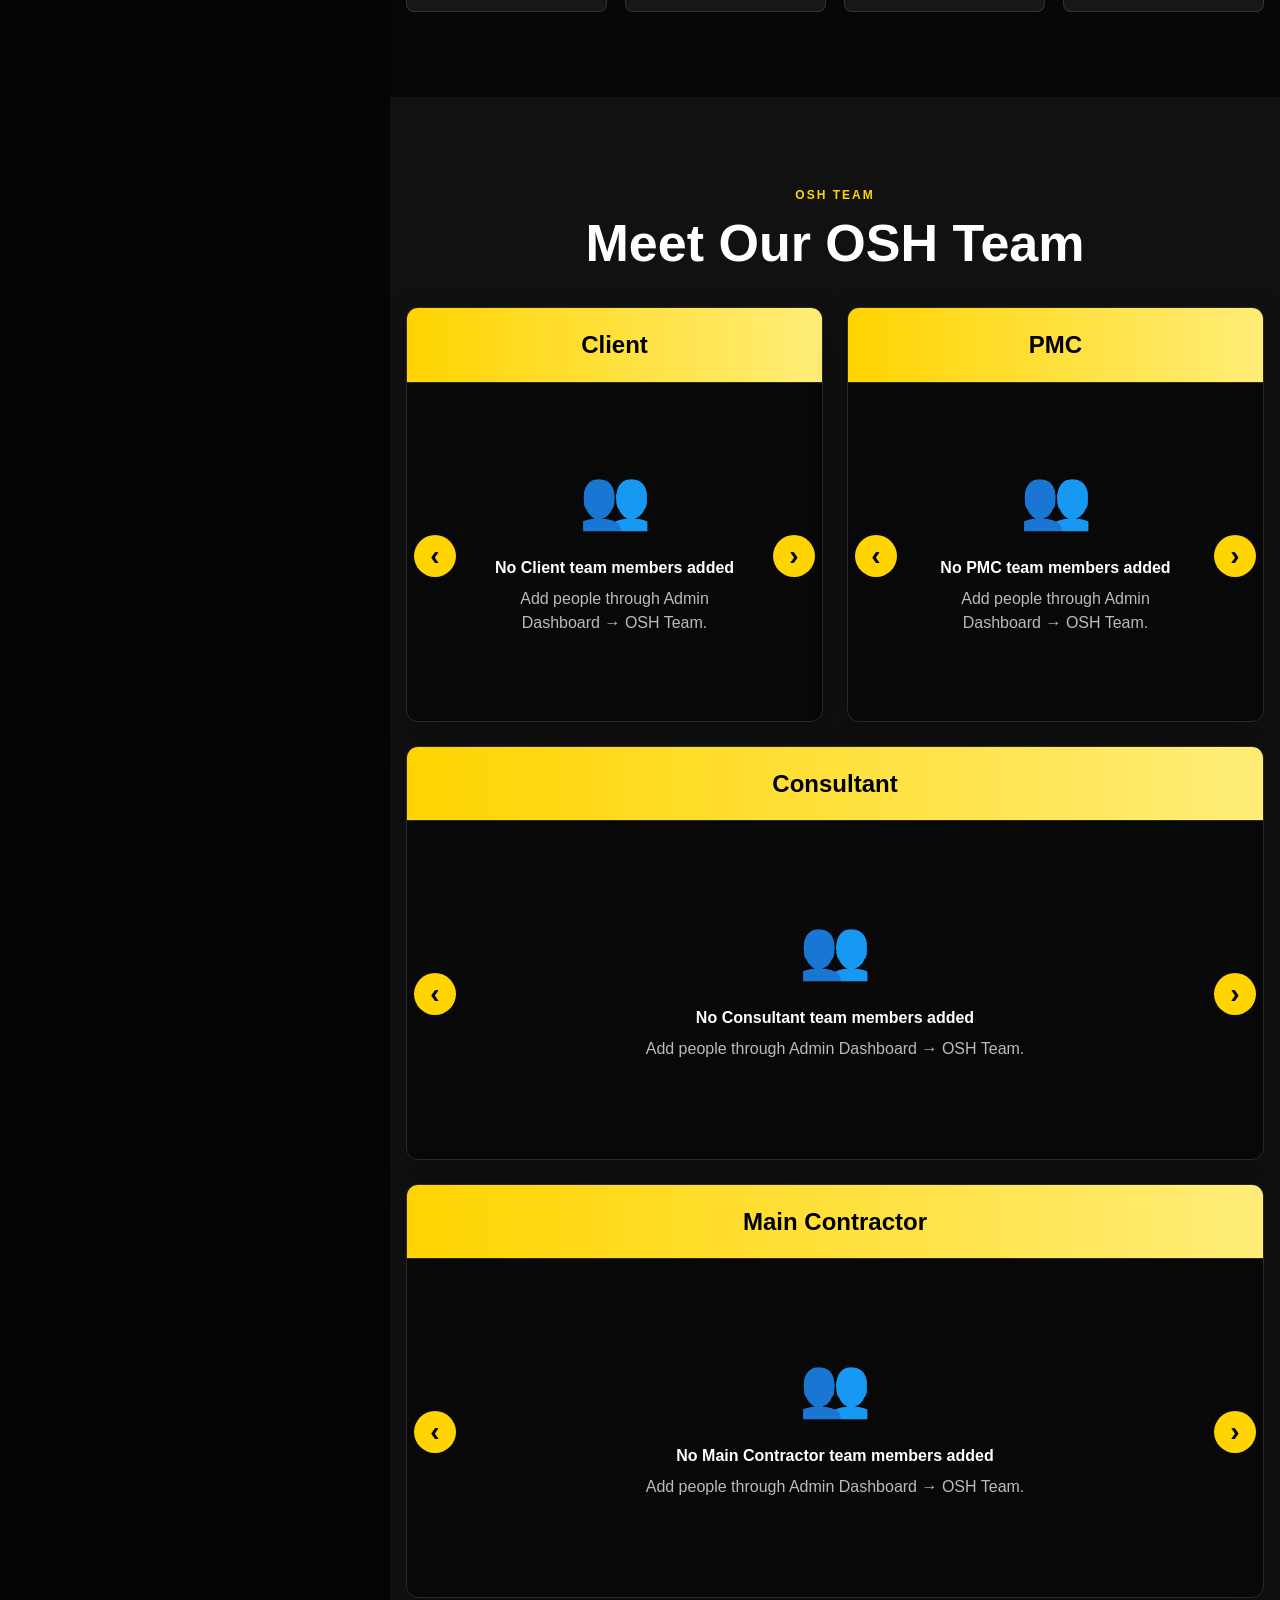
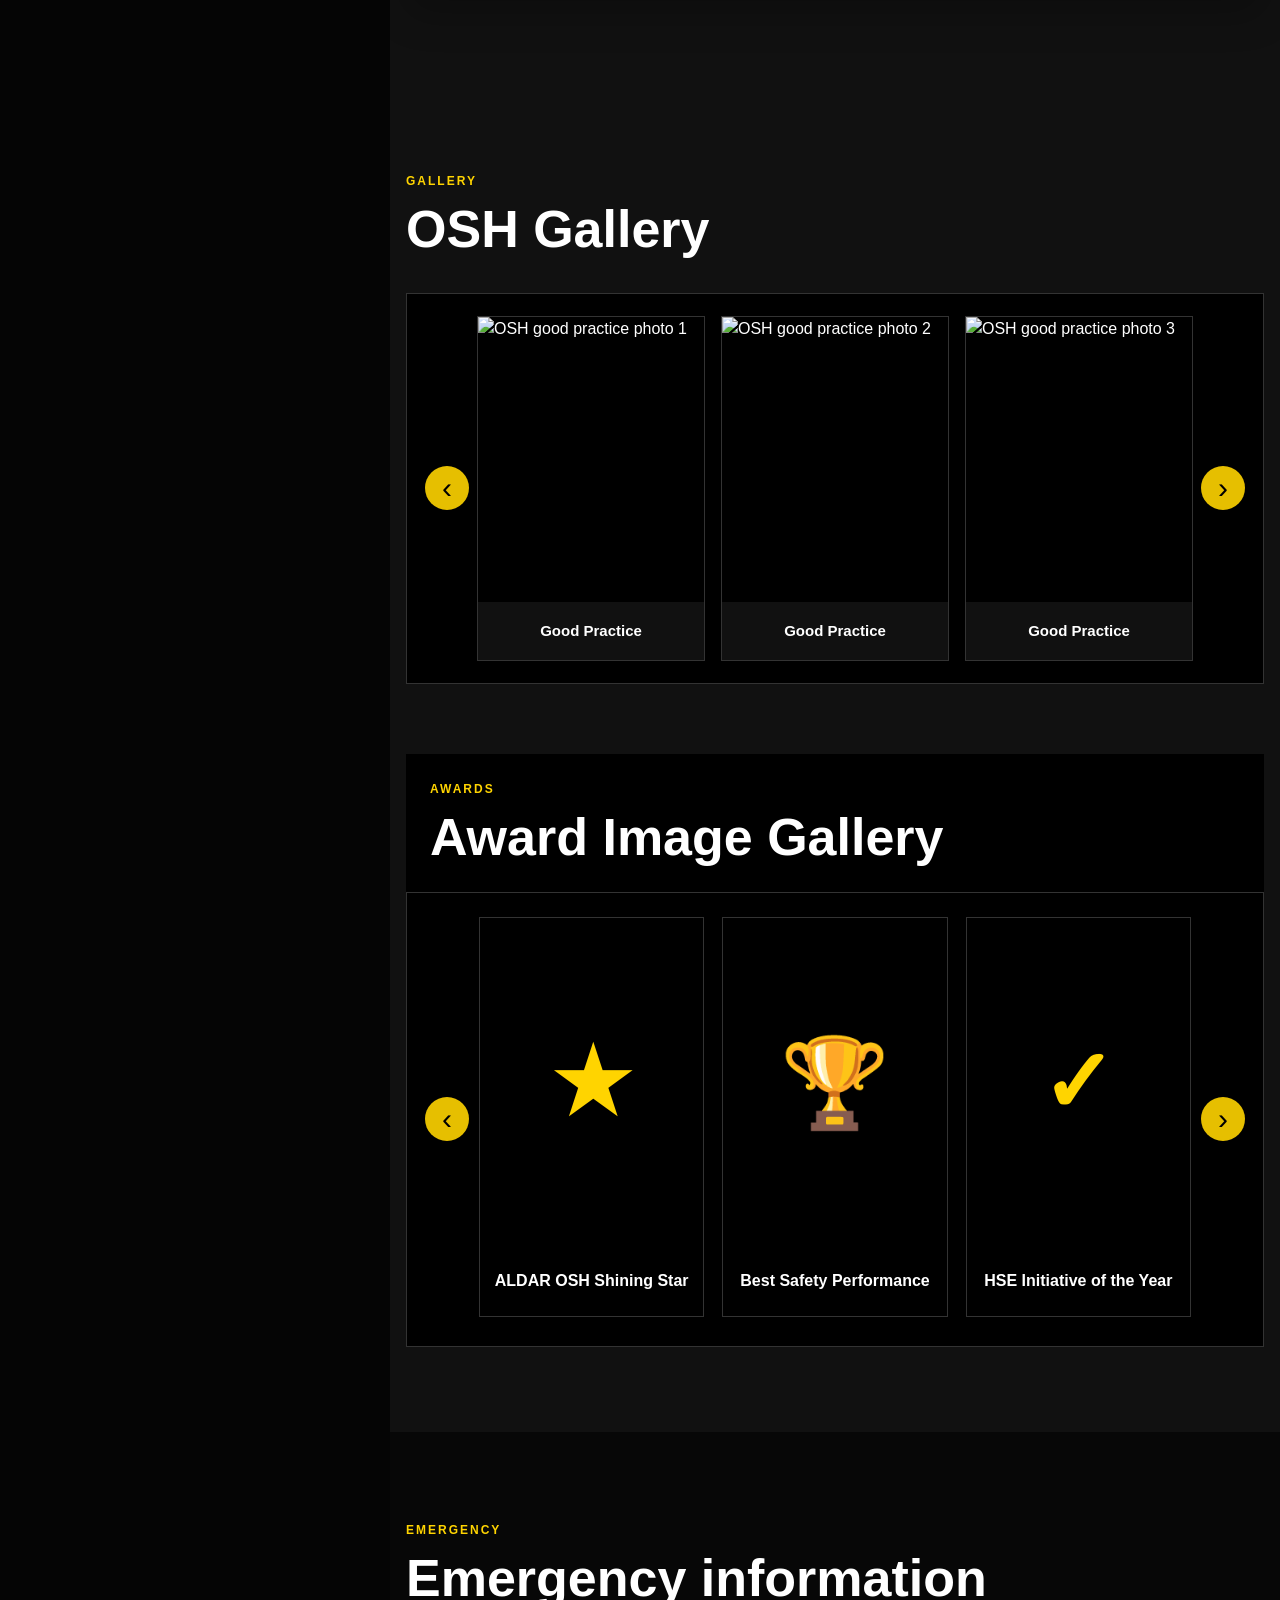
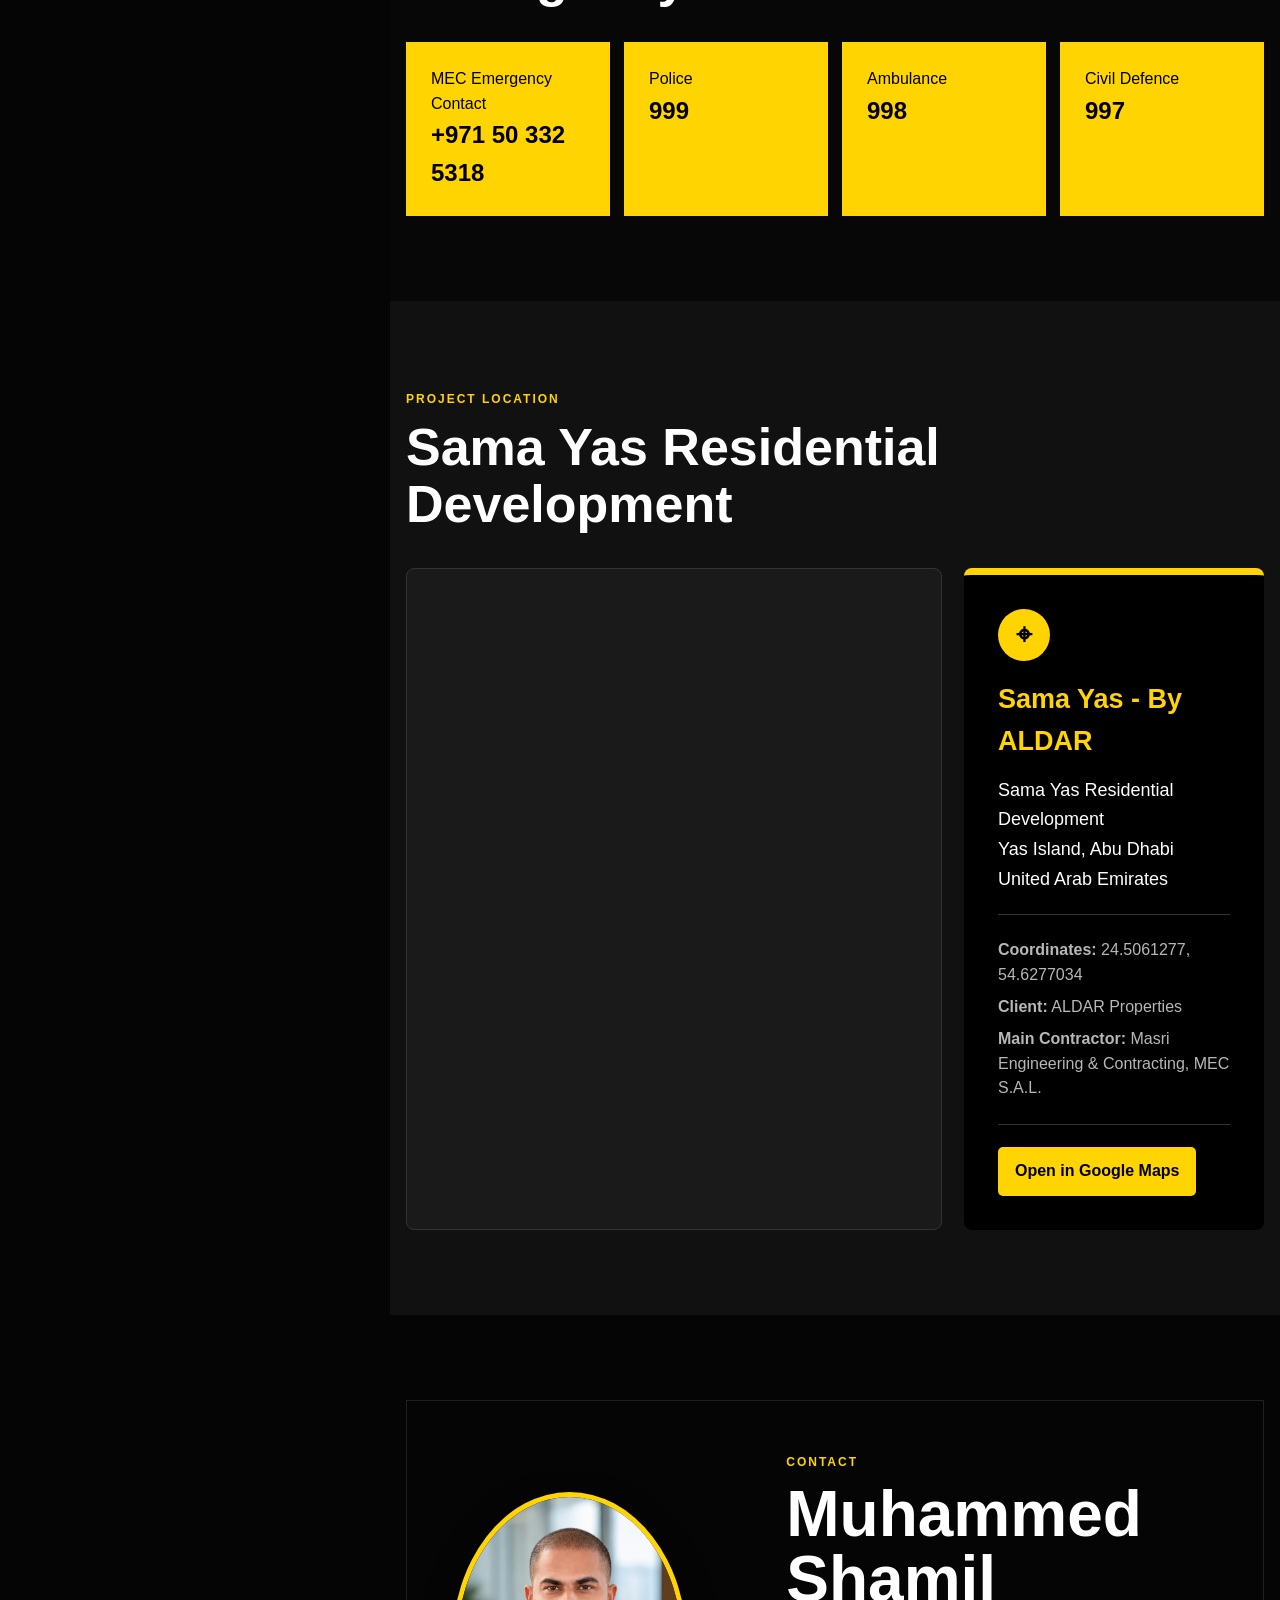
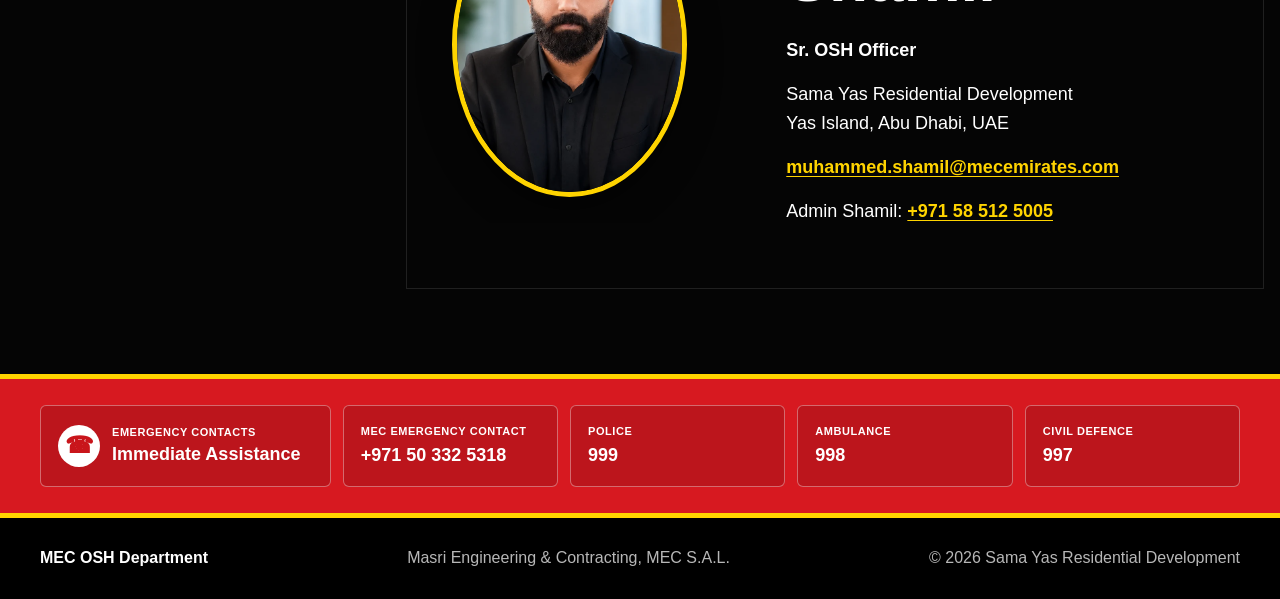
==== commit 3cb42a89: "Add files via upload" ====
--- a/index.html
+++ b/index.html
@@ -5,7 +5,7 @@
 <meta name="viewport" content="width=device-width,initial-scale=1">
 <meta name="description" content="MEC OSH Department portal for Sama Yas Residential Development">
 <title>MEC OSH Department | Sama Yas</title>
-<link rel="stylesheet" href="styles.css?v=20260803-1430">
+<link rel="stylesheet" href="styles.css?v=20260803-1510">
 
 <style id="critical-top-navigation">
 .header .top-visible-links{
@@ -1067,7 +1067,7 @@
 <script>window.CATEGORY_DATA=[{"name": "Housekeeping & General Workplace Amenities", "ua": 36, "uc": 188}, {"name": "Traffic Management & Logistics", "ua": 23, "uc": 51}, {"name": "Working at Height", "ua": 104, "uc": 89}, {"name": "Scaffolding/Ladder", "ua": 111, "uc": 195}, {"name": "Personal Protective Equipment", "ua": 87, "uc": 16}, {"name": "Electrical Safety", "ua": 29, "uc": 49}, {"name": "Hand Tools", "ua": 23, "uc": 25}, {"name": "Excavations", "ua": 4, "uc": 3}, {"name": "Lifting Equipment and Lifting Accessories", "ua": 31, "uc": 45}, {"name": "Portable Power Tools", "ua": 32, "uc": 49}, {"name": "Plant and Equipment", "ua": 20, "uc": 32}, {"name": "Confined Space", "ua": 1, "uc": 8}, {"name": "Hot Work Operations", "ua": 41, "uc": 41}, {"name": "Compressed Air and Gases", "ua": 0, "uc": 9}, {"name": "Manual Handling", "ua": 17, "uc": 9}, {"name": "Welfare Facilities", "ua": 28, "uc": 39}, {"name": "Hazardous Substances", "ua": 0, "uc": 20}, {"name": "Machine Guarding", "ua": 5, "uc": 8}, {"name": "Storage Arrangements", "ua": 22, "uc": 115}, {"name": "Barricading of Hazards", "ua": 62, "uc": 112}, {"name": "Access and Egress", "ua": 56, "uc": 78}, {"name": "Permit to Work", "ua": 20, "uc": 14}, {"name": "Safety Signage & Signals", "ua": 14, "uc": 14}, {"name": "Falsework/Formwork", "ua": 96, "uc": 112}, {"name": "Waste Management", "ua": 15, "uc": 66}, {"name": "First Aid Case", "ua": 4, "uc": 2}, {"name": "Near Miss Incident", "ua": 0, "uc": 0}, {"name": "Property Damage", "ua": 0, "uc": 0}, {"name": "Lost Time Injury", "ua": 0, "uc": 1}];</script>
 <script src="https://cdn.jsdelivr.net/npm/@supabase/supabase-js@2"></script>
 <script src="supabase-config.js"></script>
-<script src="app.js?v=20260803-1430"></script>
+<script src="app.js?v=20260803-1510"></script>
 
 <a
   class="floating-emergency-call"
--- a/styles.css
+++ b/styles.css
@@ -3833,3 +3833,39 @@
     grid-template-columns:1fr!important;
   }
 }
+
+
+/* Performance sidebar refinements */
+@media(min-width:1181px){
+  .post-hero-layout{
+    grid-template-columns:390px minmax(0,1fr)!important;
+  }
+}
+.performance-stats-grid{
+  grid-template-columns:repeat(2,minmax(0,1fr))!important;
+}
+.performance-stats-grid .stat{
+  min-width:0!important;
+  overflow:hidden!important;
+}
+.performance-stats-grid .stat label{
+  padding-right:0!important;
+}
+.performance-stats-grid .stat strong{
+  display:block!important;
+  width:100%!important;
+  max-width:100%!important;
+  white-space:nowrap!important;
+  overflow-wrap:normal!important;
+  word-break:normal!important;
+  overflow:hidden!important;
+  text-overflow:clip!important;
+  font-size:clamp(19px,1.65vw,26px)!important;
+  letter-spacing:-0.45px!important;
+  font-variant-numeric:tabular-nums!important;
+}
+.performance-stat-card::after,
+html[dir=rtl] .performance-stat-card::after{
+  content:none!important;
+  display:none!important;
+}
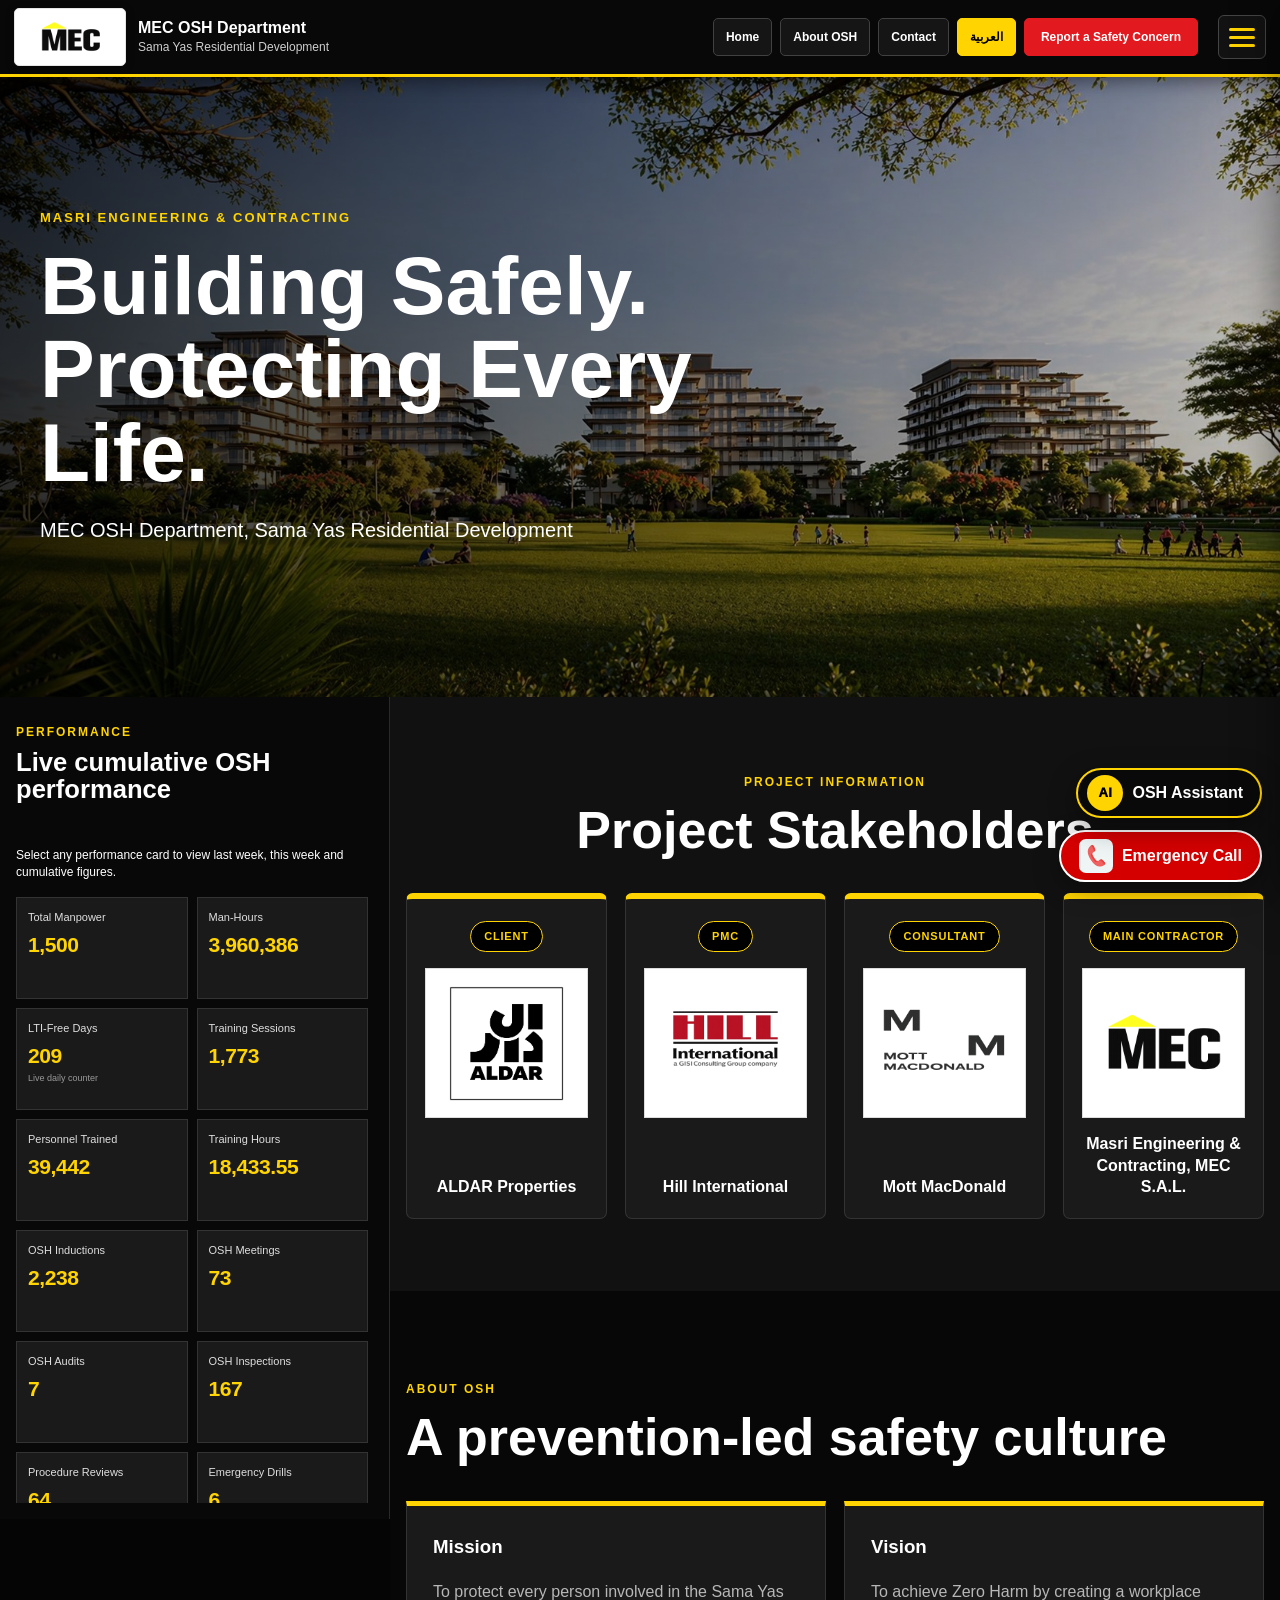
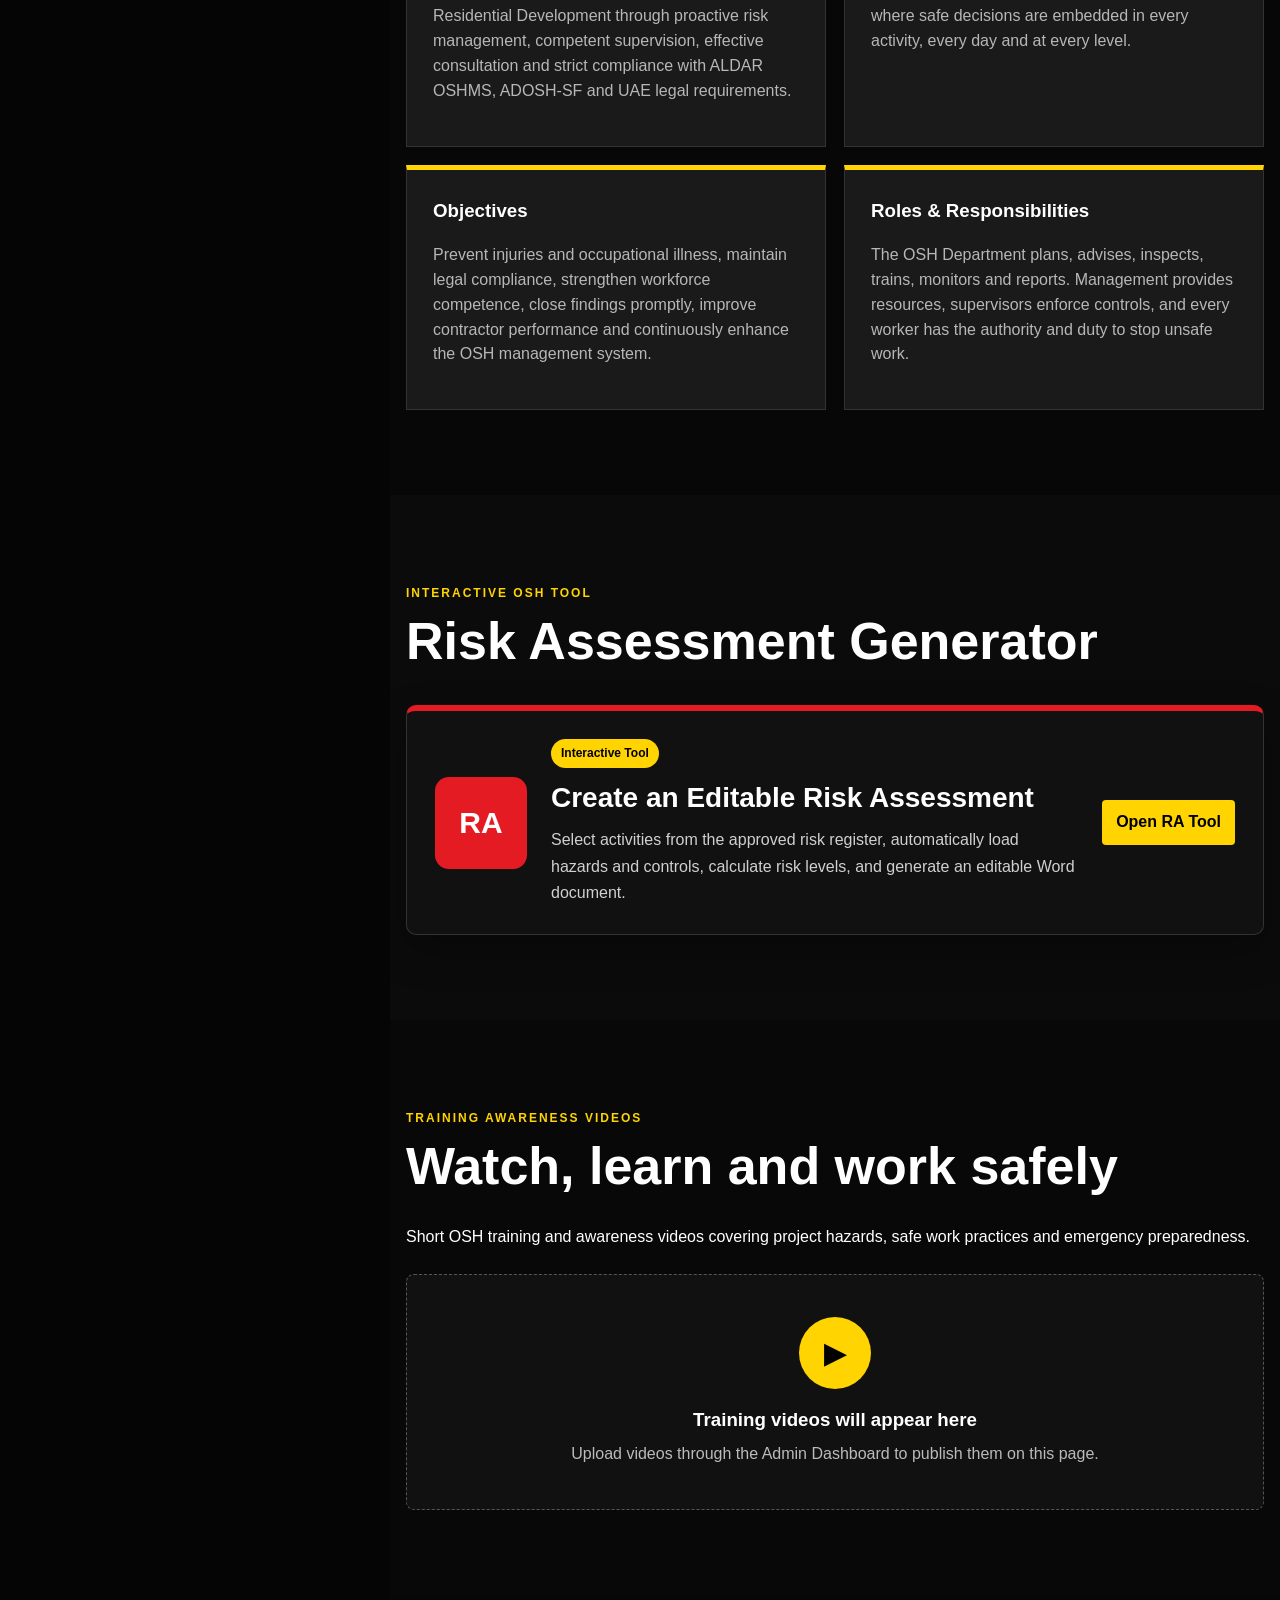
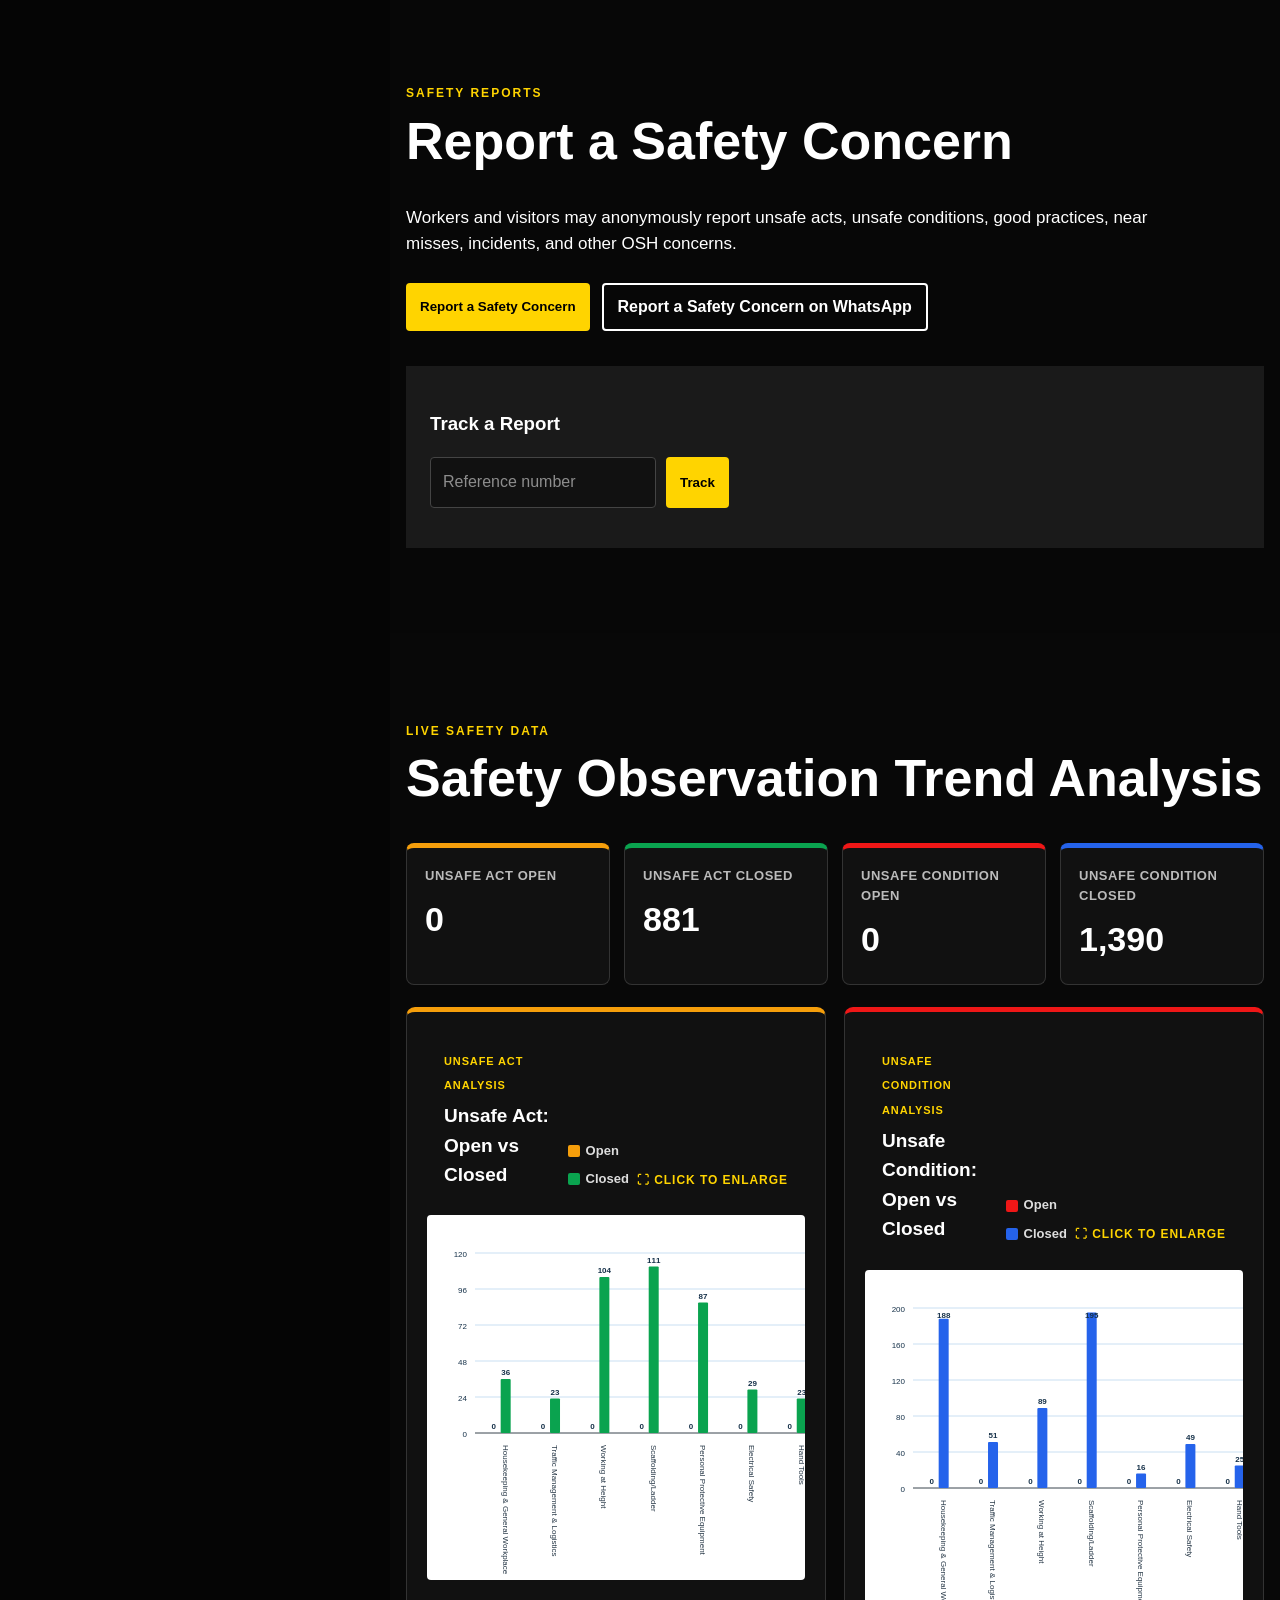
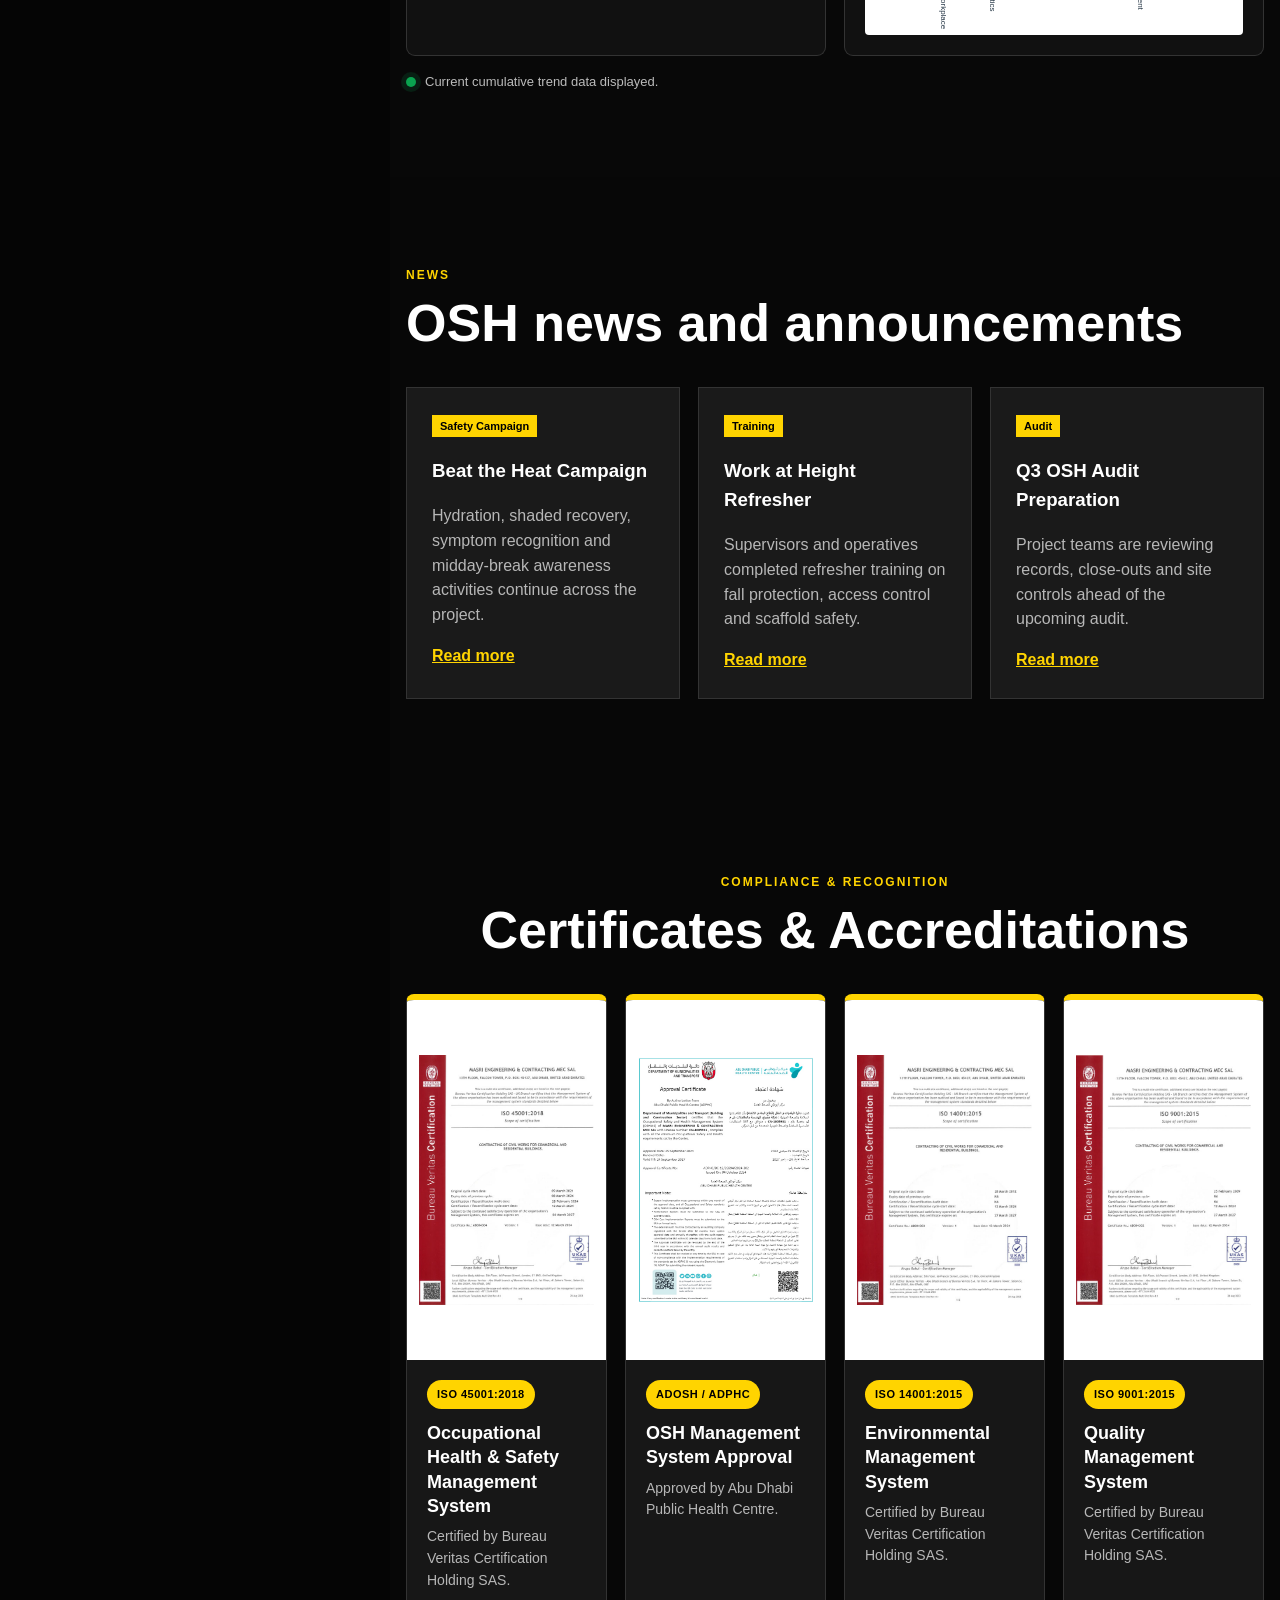
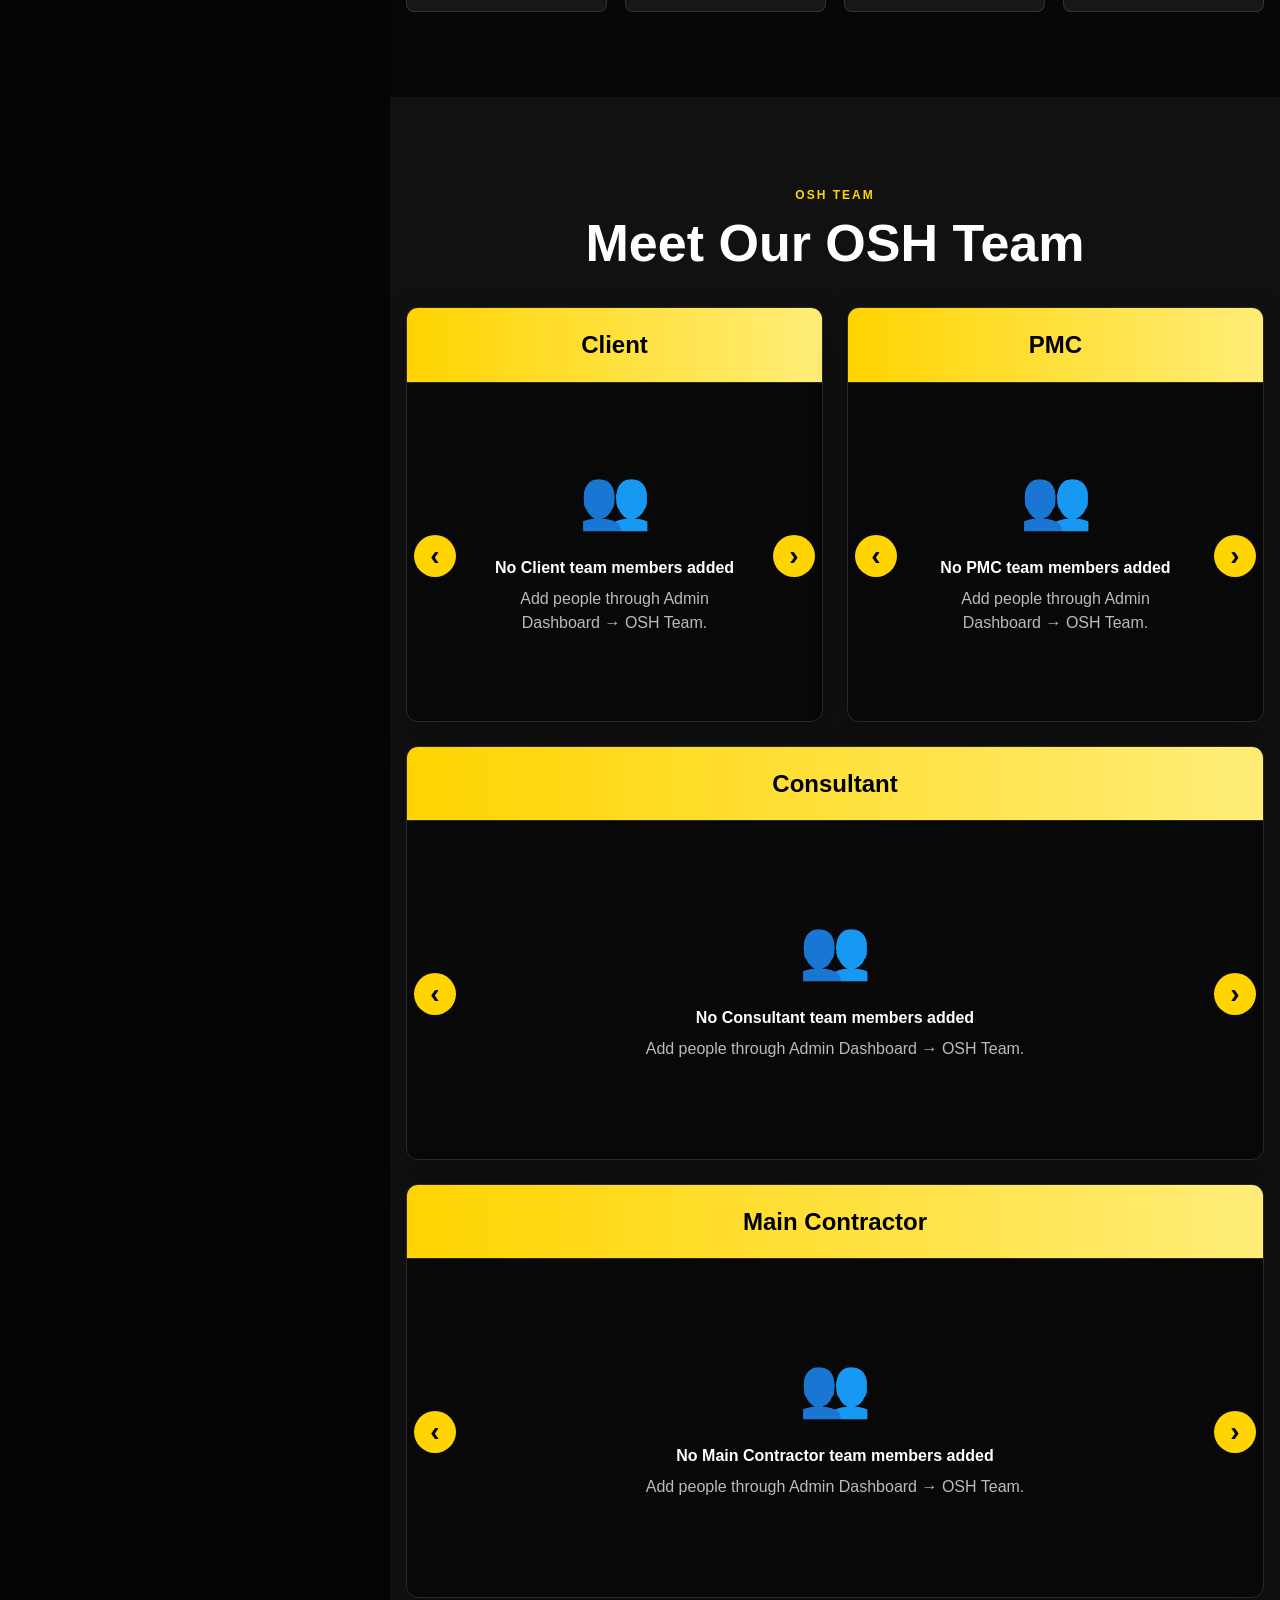
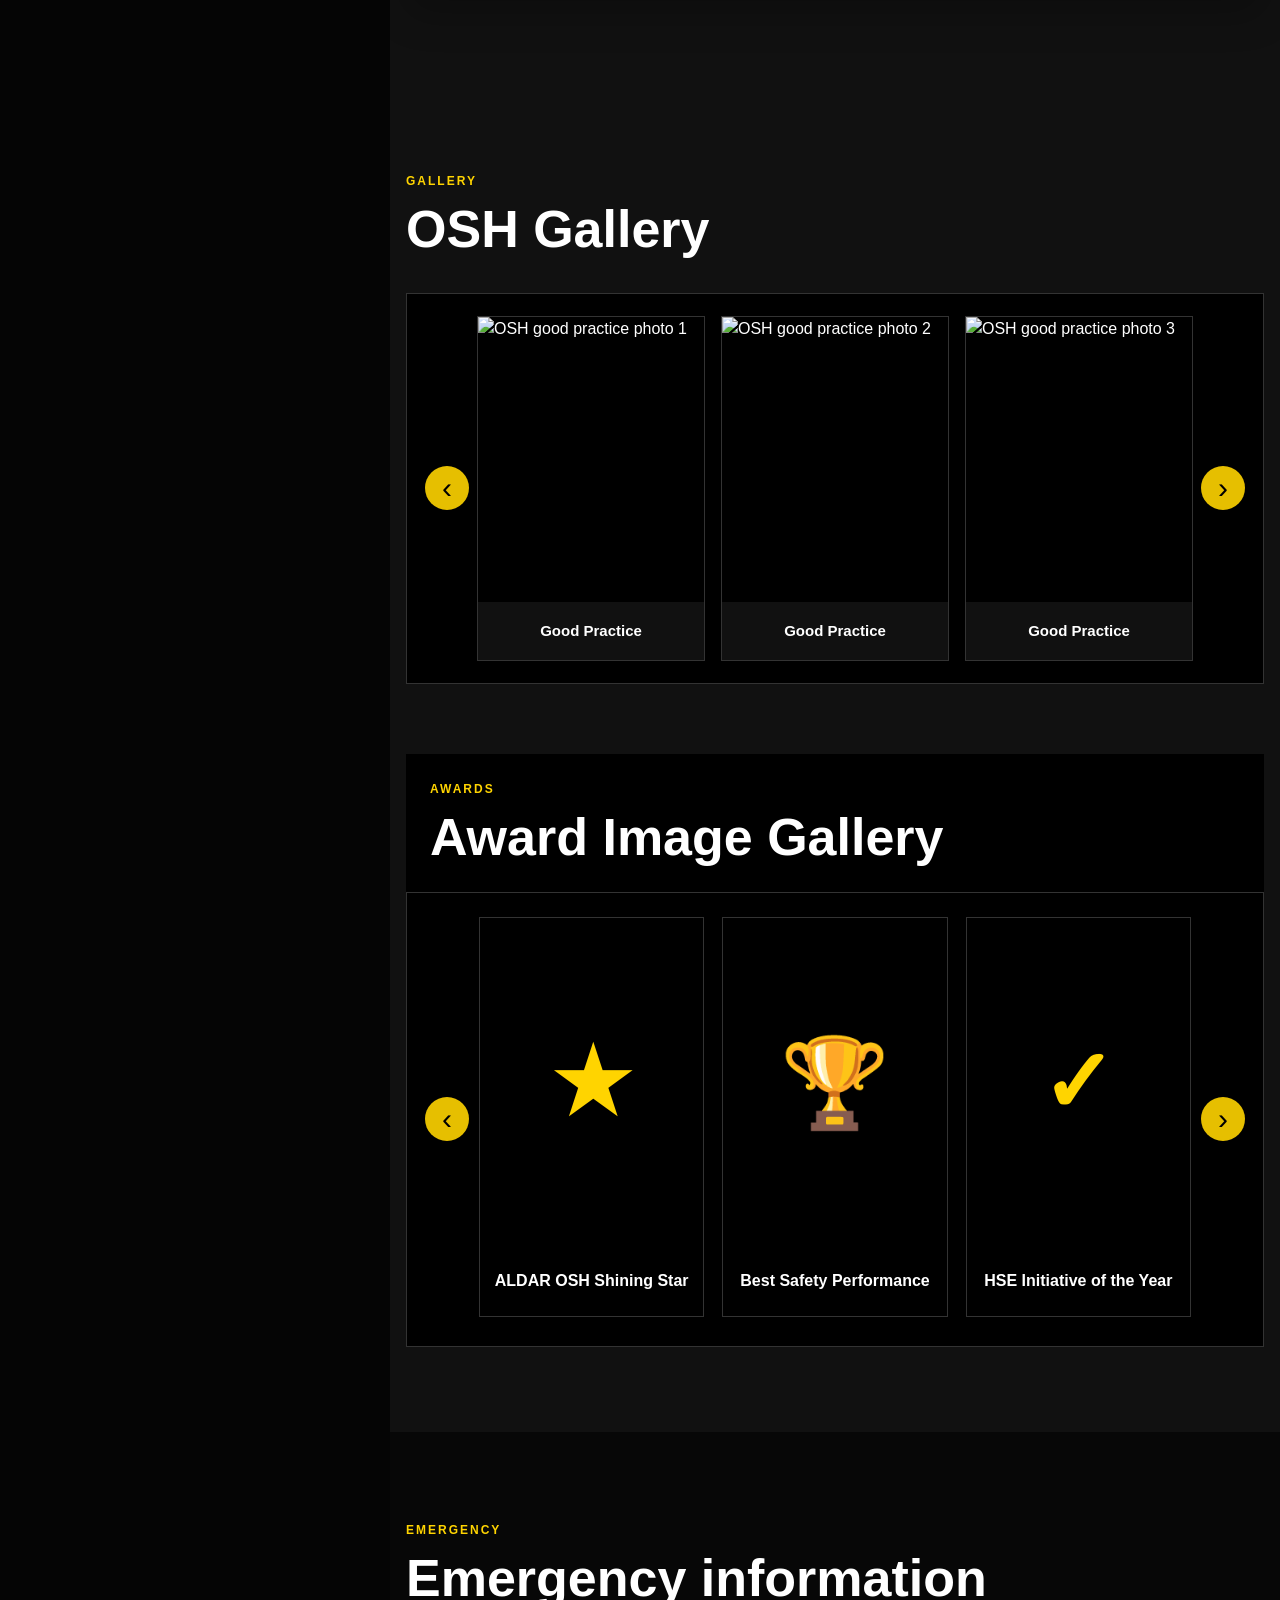
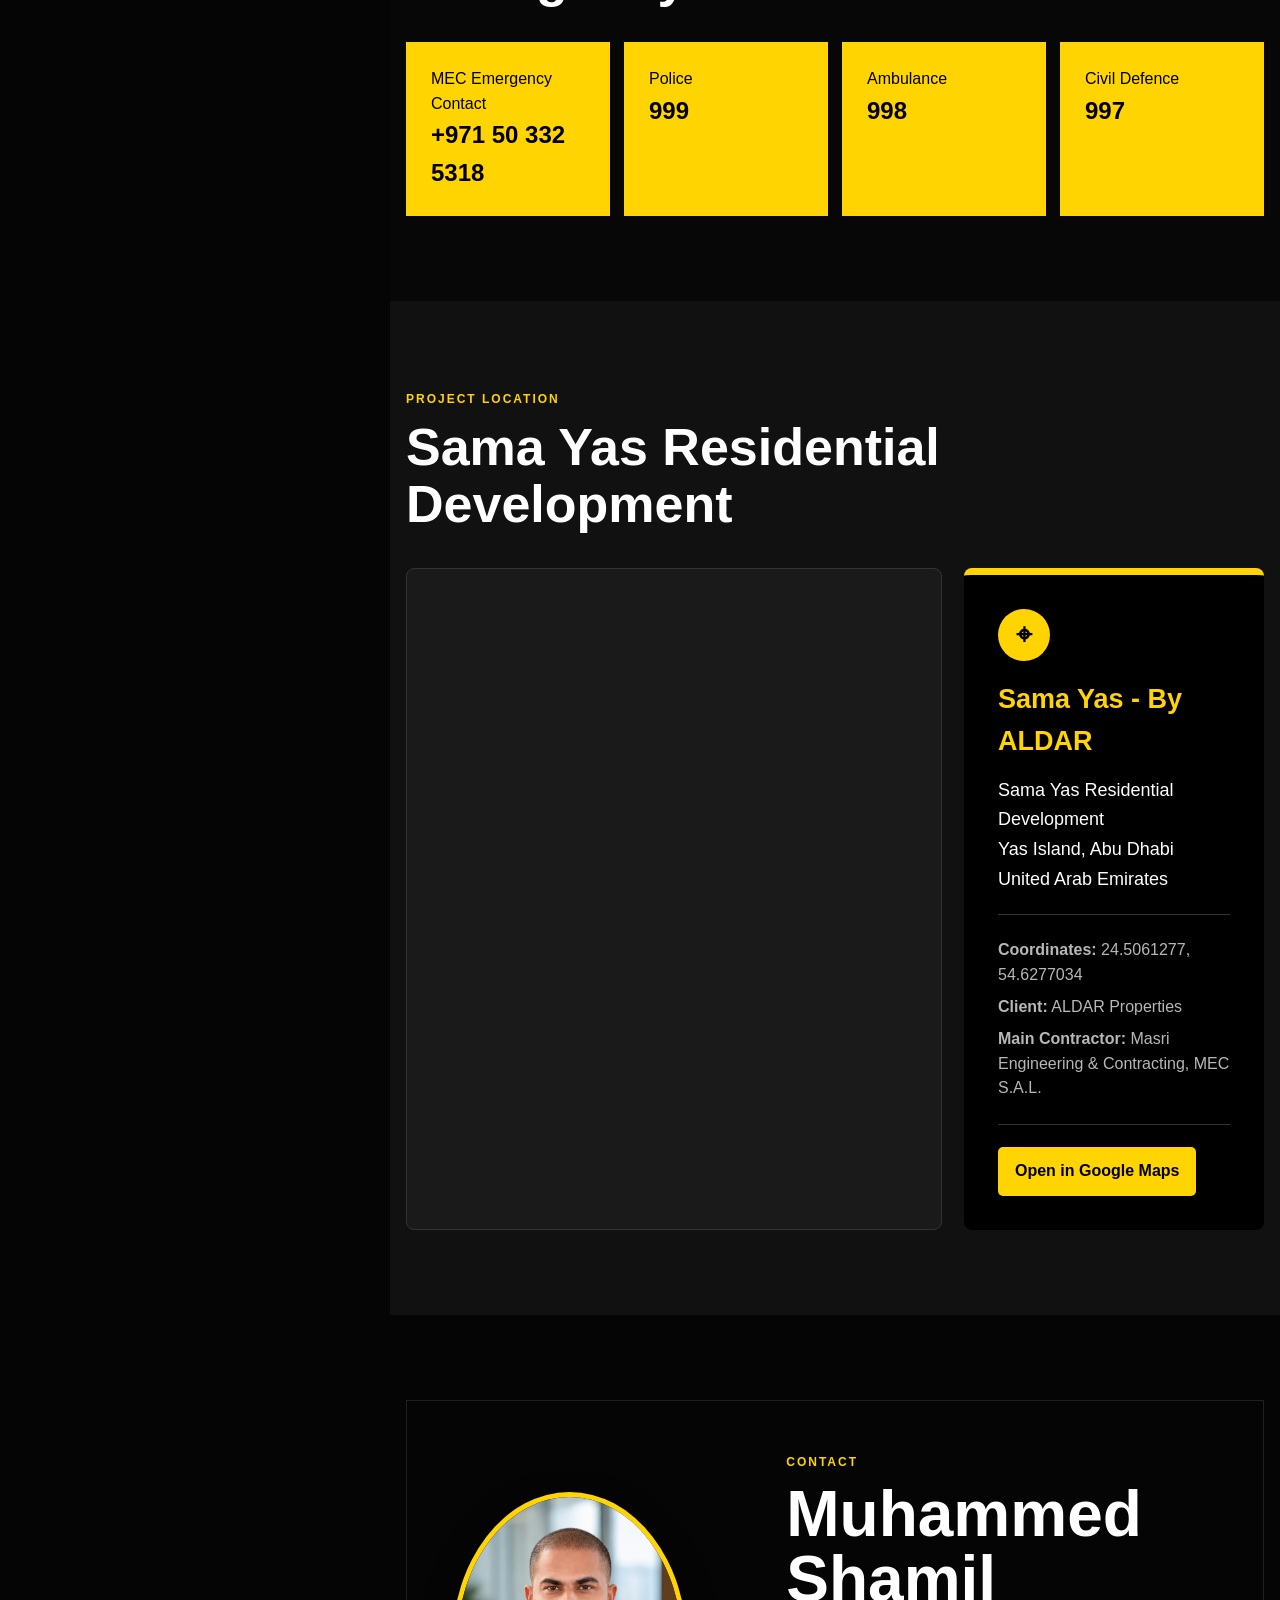
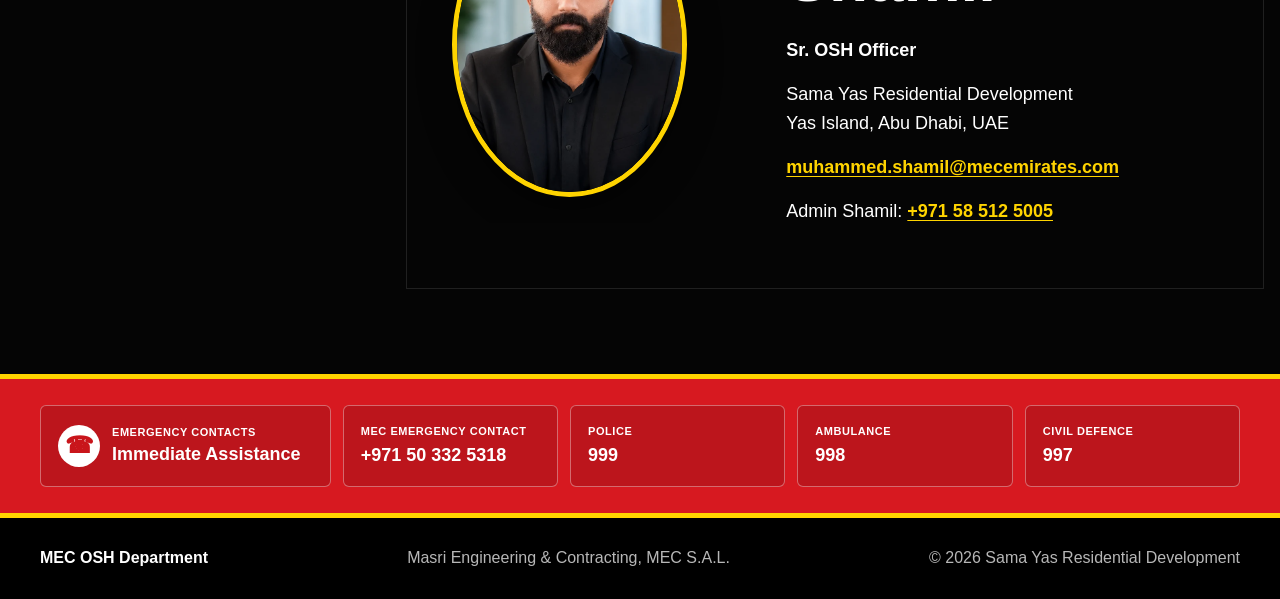
==== commit 9e94b4a6: "Add files via upload" ====
--- a/index.html
+++ b/index.html
@@ -5,7 +5,7 @@
 <meta name="viewport" content="width=device-width,initial-scale=1">
 <meta name="description" content="MEC OSH Department portal for Sama Yas Residential Development">
 <title>MEC OSH Department | Sama Yas</title>
-<link rel="stylesheet" href="styles.css?v=20260803-1510">
+<link rel="stylesheet" href="styles.css?v=20260803-1557">
 
 <style id="critical-top-navigation">
 .header .top-visible-links{
@@ -1067,7 +1067,96 @@
 <script>window.CATEGORY_DATA=[{"name": "Housekeeping & General Workplace Amenities", "ua": 36, "uc": 188}, {"name": "Traffic Management & Logistics", "ua": 23, "uc": 51}, {"name": "Working at Height", "ua": 104, "uc": 89}, {"name": "Scaffolding/Ladder", "ua": 111, "uc": 195}, {"name": "Personal Protective Equipment", "ua": 87, "uc": 16}, {"name": "Electrical Safety", "ua": 29, "uc": 49}, {"name": "Hand Tools", "ua": 23, "uc": 25}, {"name": "Excavations", "ua": 4, "uc": 3}, {"name": "Lifting Equipment and Lifting Accessories", "ua": 31, "uc": 45}, {"name": "Portable Power Tools", "ua": 32, "uc": 49}, {"name": "Plant and Equipment", "ua": 20, "uc": 32}, {"name": "Confined Space", "ua": 1, "uc": 8}, {"name": "Hot Work Operations", "ua": 41, "uc": 41}, {"name": "Compressed Air and Gases", "ua": 0, "uc": 9}, {"name": "Manual Handling", "ua": 17, "uc": 9}, {"name": "Welfare Facilities", "ua": 28, "uc": 39}, {"name": "Hazardous Substances", "ua": 0, "uc": 20}, {"name": "Machine Guarding", "ua": 5, "uc": 8}, {"name": "Storage Arrangements", "ua": 22, "uc": 115}, {"name": "Barricading of Hazards", "ua": 62, "uc": 112}, {"name": "Access and Egress", "ua": 56, "uc": 78}, {"name": "Permit to Work", "ua": 20, "uc": 14}, {"name": "Safety Signage & Signals", "ua": 14, "uc": 14}, {"name": "Falsework/Formwork", "ua": 96, "uc": 112}, {"name": "Waste Management", "ua": 15, "uc": 66}, {"name": "First Aid Case", "ua": 4, "uc": 2}, {"name": "Near Miss Incident", "ua": 0, "uc": 0}, {"name": "Property Damage", "ua": 0, "uc": 0}, {"name": "Lost Time Injury", "ua": 0, "uc": 1}];</script>
 <script src="https://cdn.jsdelivr.net/npm/@supabase/supabase-js@2"></script>
 <script src="supabase-config.js"></script>
-<script src="app.js?v=20260803-1510"></script>
+<script src="app.js?v=20260803-1557"></script>
+
+
+<button id="oshChatbotToggle"
+        class="floating-osh-chatbot"
+        type="button"
+        aria-label="Open MEC OSH AI Assistant"
+        aria-expanded="false"
+        aria-controls="oshChatbotPanel">
+  <span class="floating-osh-chatbot-icon" aria-hidden="true">AI</span>
+  <strong>OSH Assistant</strong>
+</button>
+
+<section id="oshChatbotPanel"
+         class="osh-chatbot-panel"
+         hidden
+         aria-hidden="true"
+         aria-labelledby="oshChatbotTitle">
+  <header class="osh-chatbot-header">
+    <div>
+      <span class="osh-chatbot-kicker">MEC OSH</span>
+      <h2 id="oshChatbotTitle">AI Safety Assistant</h2>
+      <p id="oshChatbotSubtitle">Text and voice support</p>
+    </div>
+    <button id="oshChatbotClose"
+            class="osh-chatbot-close"
+            type="button"
+            aria-label="Close AI Safety Assistant">×</button>
+  </header>
+
+  <div class="osh-chatbot-controls">
+    <label>
+      <span id="oshChatbotLanguageLabel">Language</span>
+      <select id="oshChatbotLanguage">
+        <option value="en">English</option>
+        <option value="hi">हिन्दी</option>
+        <option value="ar">العربية</option>
+      </select>
+    </label>
+
+    <label class="osh-chatbot-voice-toggle">
+      <input id="oshChatbotVoiceReply" type="checkbox" checked>
+      <span id="oshChatbotVoiceLabel">Speak replies</span>
+    </label>
+  </div>
+
+  <div id="oshChatbotMessages"
+       class="osh-chatbot-messages"
+       role="log"
+       aria-live="polite"
+       aria-relevant="additions">
+  </div>
+
+  <div id="oshChatbotQuickActions" class="osh-chatbot-quick-actions"></div>
+
+  <form id="oshChatbotForm" class="osh-chatbot-form">
+    <label class="sr-only" for="oshChatbotInput">Ask an OSH question</label>
+    <textarea id="oshChatbotInput"
+              rows="2"
+              maxlength="1000"
+              placeholder="Ask an OSH question…"
+              required></textarea>
+
+    <div class="osh-chatbot-form-actions">
+      <button id="oshChatbotMic"
+              class="osh-chatbot-mic"
+              type="button"
+              aria-label="Speak your question"
+              title="Speak your question">🎙</button>
+
+      <button id="oshChatbotStopVoice"
+              class="osh-chatbot-stop-voice"
+              type="button"
+              aria-label="Stop spoken reply"
+              title="Stop spoken reply">■</button>
+
+      <button id="oshChatbotSend"
+              class="osh-chatbot-send"
+              type="submit">Send</button>
+    </div>
+  </form>
+
+  <div id="oshChatbotStatus"
+       class="osh-chatbot-status"
+       aria-live="polite"></div>
+
+  <p id="oshChatbotDisclaimer" class="osh-chatbot-disclaimer">
+    AI guidance is general. For an emergency, call +971 50 332 5318. Do not share confidential or personal information.
+  </p>
+</section>
 
 <a
   class="floating-emergency-call"
--- a/styles.css
+++ b/styles.css
@@ -3869,3 +3869,323 @@
   content:none!important;
   display:none!important;
 }
+
+
+/* MEC OSH multilingual AI chatbot */
+.floating-osh-chatbot{
+  position:fixed;
+  right:18px;
+  bottom:82px;
+  z-index:920;
+  display:flex;
+  align-items:center;
+  gap:9px;
+  min-height:50px;
+  padding:0 17px 0 9px;
+  border:2px solid #ffd400;
+  border-radius:999px;
+  background:#090909;
+  color:#fff;
+  font:inherit;
+  font-weight:900;
+  box-shadow:0 9px 28px rgba(0,0,0,.42);
+  cursor:pointer;
+  transition:transform .18s ease,background .18s ease;
+}
+.floating-osh-chatbot:hover,
+.floating-osh-chatbot:focus-visible{
+  transform:translateY(-2px);
+  background:#1a1a1a;
+  outline:none;
+}
+.floating-osh-chatbot-icon{
+  width:36px;
+  height:36px;
+  display:grid;
+  place-items:center;
+  flex:0 0 auto;
+  border-radius:50%;
+  background:#ffd400;
+  color:#000;
+  font-size:13px;
+  font-weight:1000;
+  letter-spacing:.03em;
+}
+.osh-chatbot-panel{
+  position:fixed;
+  right:18px;
+  bottom:143px;
+  z-index:2100;
+  width:min(420px,calc(100vw - 36px));
+  height:min(650px,calc(100vh - 175px));
+  display:grid;
+  grid-template-rows:auto auto minmax(130px,1fr) auto auto auto auto;
+  overflow:hidden;
+  border:1px solid #3b3b3b;
+  border-top:5px solid #ffd400;
+  border-radius:15px;
+  background:#0e0e0e;
+  color:#fff;
+  box-shadow:0 26px 90px rgba(0,0,0,.7);
+}
+.osh-chatbot-panel[hidden]{
+  display:none!important;
+}
+.osh-chatbot-header{
+  display:flex;
+  align-items:flex-start;
+  justify-content:space-between;
+  gap:16px;
+  padding:17px 18px 13px;
+  border-bottom:1px solid #2e2e2e;
+  background:#080808;
+}
+.osh-chatbot-kicker{
+  color:#ffd400;
+  font-size:11px;
+  font-weight:1000;
+  letter-spacing:.12em;
+  text-transform:uppercase;
+}
+.osh-chatbot-header h2{
+  margin:3px 0 2px;
+  color:#fff;
+  font-size:23px;
+  line-height:1.1;
+}
+.osh-chatbot-header p{
+  margin:0;
+  color:#aaa;
+  font-size:12px;
+}
+.osh-chatbot-close{
+  width:36px;
+  height:36px;
+  display:grid;
+  place-items:center;
+  flex:0 0 auto;
+  border:1px solid #444;
+  border-radius:50%;
+  background:#1d1d1d;
+  color:#fff;
+  font-size:25px;
+  line-height:1;
+  cursor:pointer;
+}
+.osh-chatbot-controls{
+  display:flex;
+  align-items:center;
+  justify-content:space-between;
+  gap:12px;
+  padding:10px 14px;
+  border-bottom:1px solid #292929;
+  background:#141414;
+}
+.osh-chatbot-controls label{
+  display:flex;
+  align-items:center;
+  gap:7px;
+  margin:0;
+  color:#ddd;
+  font-size:12px;
+}
+.osh-chatbot-controls select{
+  width:auto;
+  min-width:100px;
+  padding:7px 9px;
+  border:1px solid #4b4b4b;
+  border-radius:5px;
+  background:#090909;
+  color:#fff;
+}
+.osh-chatbot-voice-toggle input{
+  accent-color:#ffd400;
+}
+.osh-chatbot-messages{
+  min-height:0;
+  overflow-y:auto;
+  padding:15px;
+  background:
+    radial-gradient(circle at top right,rgba(255,212,0,.06),transparent 32%),
+    #0d0d0d;
+  scrollbar-width:thin;
+  scrollbar-color:#ffd400 #181818;
+}
+.osh-chatbot-message{
+  display:flex;
+  margin-bottom:12px;
+}
+.osh-chatbot-message.user{
+  justify-content:flex-end;
+}
+.osh-chatbot-bubble{
+  max-width:88%;
+  padding:10px 12px;
+  border-radius:12px;
+  font-size:14px;
+  line-height:1.48;
+  white-space:pre-wrap;
+  overflow-wrap:anywhere;
+}
+.osh-chatbot-message.assistant .osh-chatbot-bubble{
+  border:1px solid #333;
+  border-top-left-radius:3px;
+  background:#1a1a1a;
+  color:#f3f3f3;
+}
+.osh-chatbot-message.user .osh-chatbot-bubble{
+  border-top-right-radius:3px;
+  background:#ffd400;
+  color:#000;
+  font-weight:700;
+}
+.osh-chatbot-message.error .osh-chatbot-bubble{
+  border-color:#8e1c1c;
+  background:#330d0d;
+  color:#ffd1d1;
+}
+.osh-chatbot-quick-actions{
+  display:flex;
+  gap:7px;
+  overflow-x:auto;
+  padding:9px 13px;
+  border-top:1px solid #272727;
+  border-bottom:1px solid #272727;
+  background:#111;
+}
+.osh-chatbot-quick-actions button{
+  flex:0 0 auto;
+  padding:7px 10px;
+  border:1px solid #4a4a4a;
+  border-radius:999px;
+  background:#1d1d1d;
+  color:#fff;
+  font:inherit;
+  font-size:11px;
+  font-weight:800;
+  cursor:pointer;
+}
+.osh-chatbot-quick-actions button:hover{
+  border-color:#ffd400;
+  color:#ffd400;
+}
+.osh-chatbot-form{
+  display:grid;
+  grid-template-columns:minmax(0,1fr) auto;
+  gap:8px;
+  padding:11px 12px;
+  background:#111;
+}
+.osh-chatbot-form textarea{
+  min-height:50px;
+  max-height:110px;
+  resize:vertical;
+  padding:10px 11px;
+  border:1px solid #4a4a4a;
+  border-radius:8px;
+  background:#070707;
+  color:#fff;
+  font:inherit;
+}
+.osh-chatbot-form textarea:focus{
+  border-color:#ffd400;
+  outline:none;
+}
+.osh-chatbot-form-actions{
+  display:grid;
+  grid-template-columns:40px 40px;
+  gap:6px;
+  align-content:center;
+}
+.osh-chatbot-mic,
+.osh-chatbot-stop-voice,
+.osh-chatbot-send{
+  min-height:38px;
+  border:0;
+  border-radius:7px;
+  font:inherit;
+  font-weight:900;
+  cursor:pointer;
+}
+.osh-chatbot-mic,
+.osh-chatbot-stop-voice{
+  background:#292929;
+  color:#fff;
+}
+.osh-chatbot-mic.listening{
+  background:#d40000;
+  animation:osh-chatbot-pulse 1s infinite;
+}
+.osh-chatbot-send{
+  grid-column:1/-1;
+  background:#ffd400;
+  color:#000;
+}
+.osh-chatbot-send:disabled,
+.osh-chatbot-mic:disabled{
+  cursor:not-allowed;
+  opacity:.55;
+}
+.osh-chatbot-status{
+  min-height:20px;
+  padding:0 14px 4px;
+  background:#111;
+  color:#ffd400;
+  font-size:11px;
+}
+.osh-chatbot-disclaimer{
+  margin:0;
+  padding:9px 13px 11px;
+  border-top:1px solid #2a2a2a;
+  background:#0a0a0a;
+  color:#9c9c9c;
+  font-size:10px;
+  line-height:1.4;
+}
+body.osh-chatbot-open{
+  overflow-x:hidden;
+}
+html[dir=rtl] .floating-osh-chatbot{
+  right:auto;
+  left:18px;
+}
+html[dir=rtl] .osh-chatbot-panel{
+  right:auto;
+  left:18px;
+  direction:rtl;
+}
+html[dir=rtl] .osh-chatbot-message.user{
+  justify-content:flex-start;
+}
+html[dir=rtl] .osh-chatbot-message.assistant{
+  justify-content:flex-end;
+}
+@keyframes osh-chatbot-pulse{
+  0%,100%{box-shadow:0 0 0 0 rgba(212,0,0,.55)}
+  50%{box-shadow:0 0 0 8px rgba(212,0,0,0)}
+}
+@media(max-width:600px){
+  .floating-osh-chatbot{
+    right:12px;
+    bottom:72px;
+    min-height:46px;
+    padding-right:13px;
+  }
+  .floating-osh-chatbot strong{
+    display:none;
+  }
+  .osh-chatbot-panel{
+    right:10px;
+    bottom:128px;
+    width:calc(100vw - 20px);
+    height:min(660px,calc(100vh - 145px));
+  }
+  html[dir=rtl] .floating-osh-chatbot{
+    right:auto;
+    left:12px;
+  }
+  html[dir=rtl] .osh-chatbot-panel{
+    right:auto;
+    left:10px;
+  }
+}
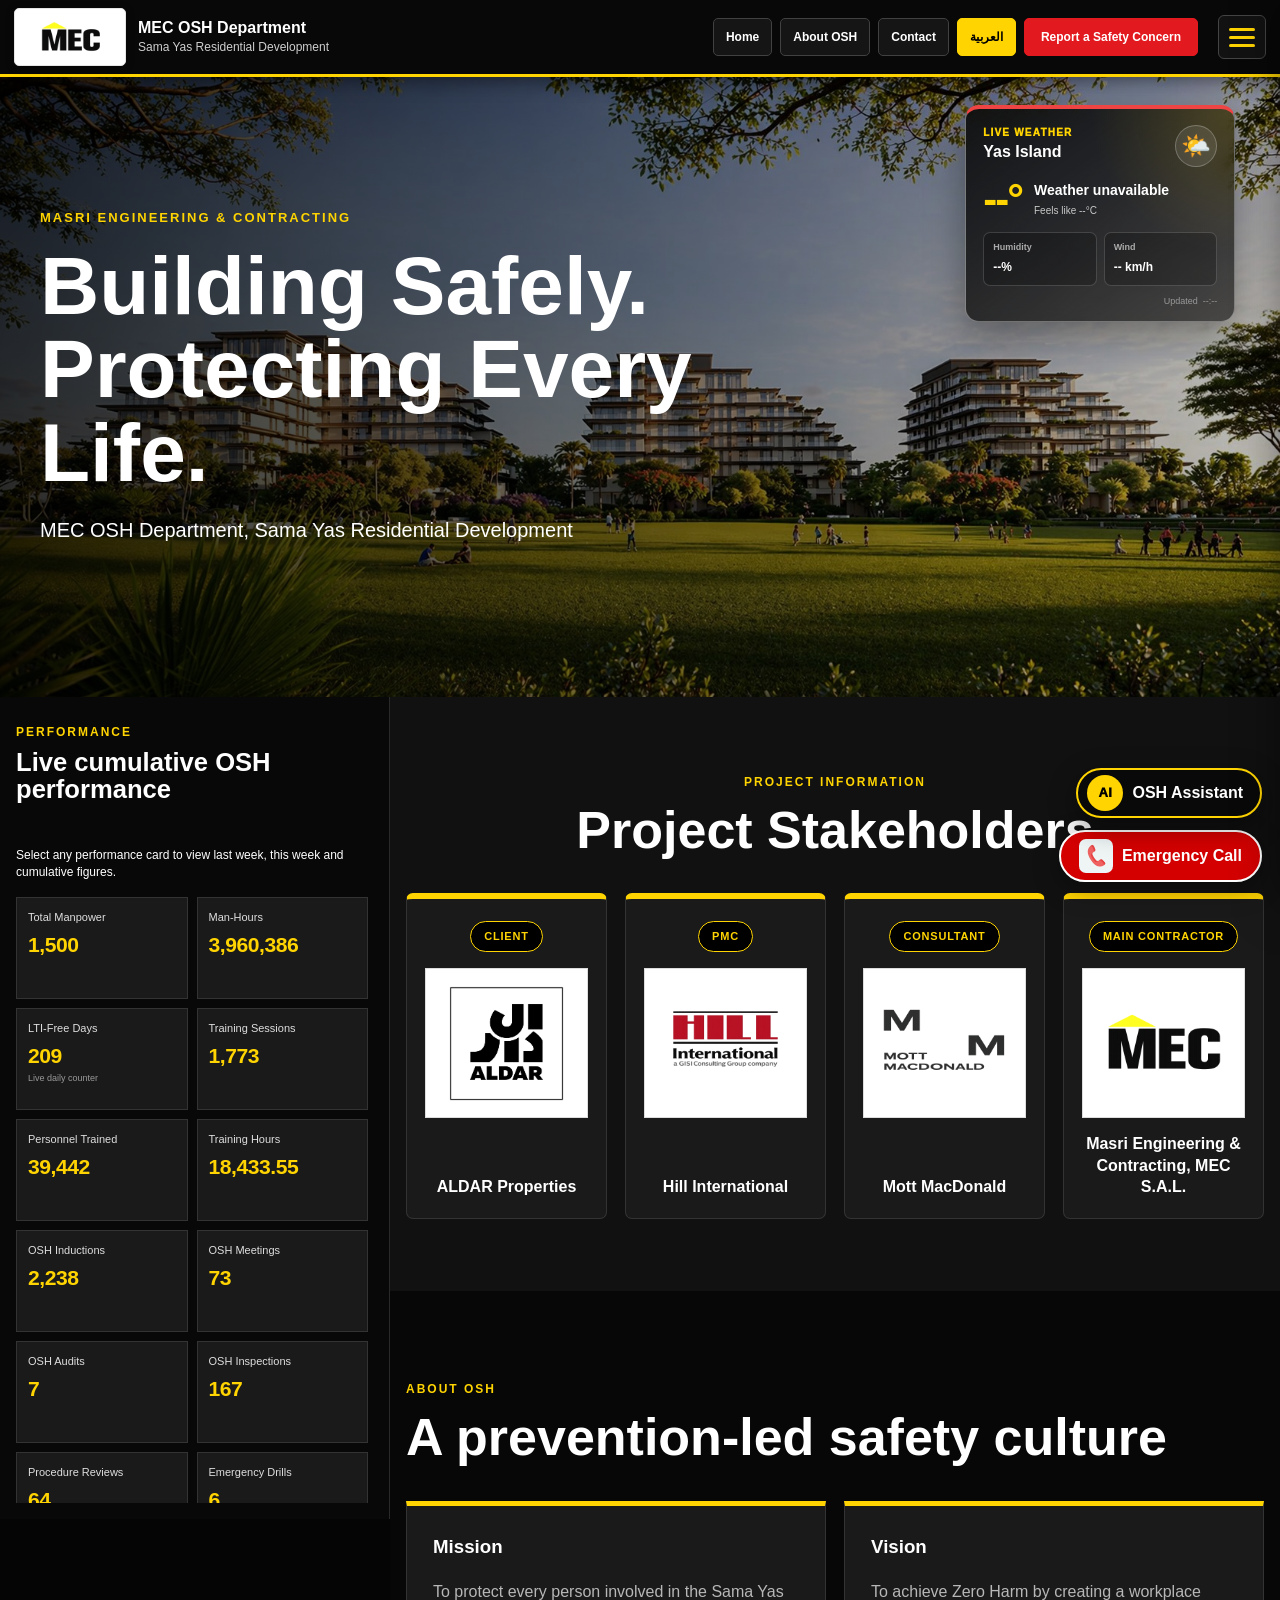
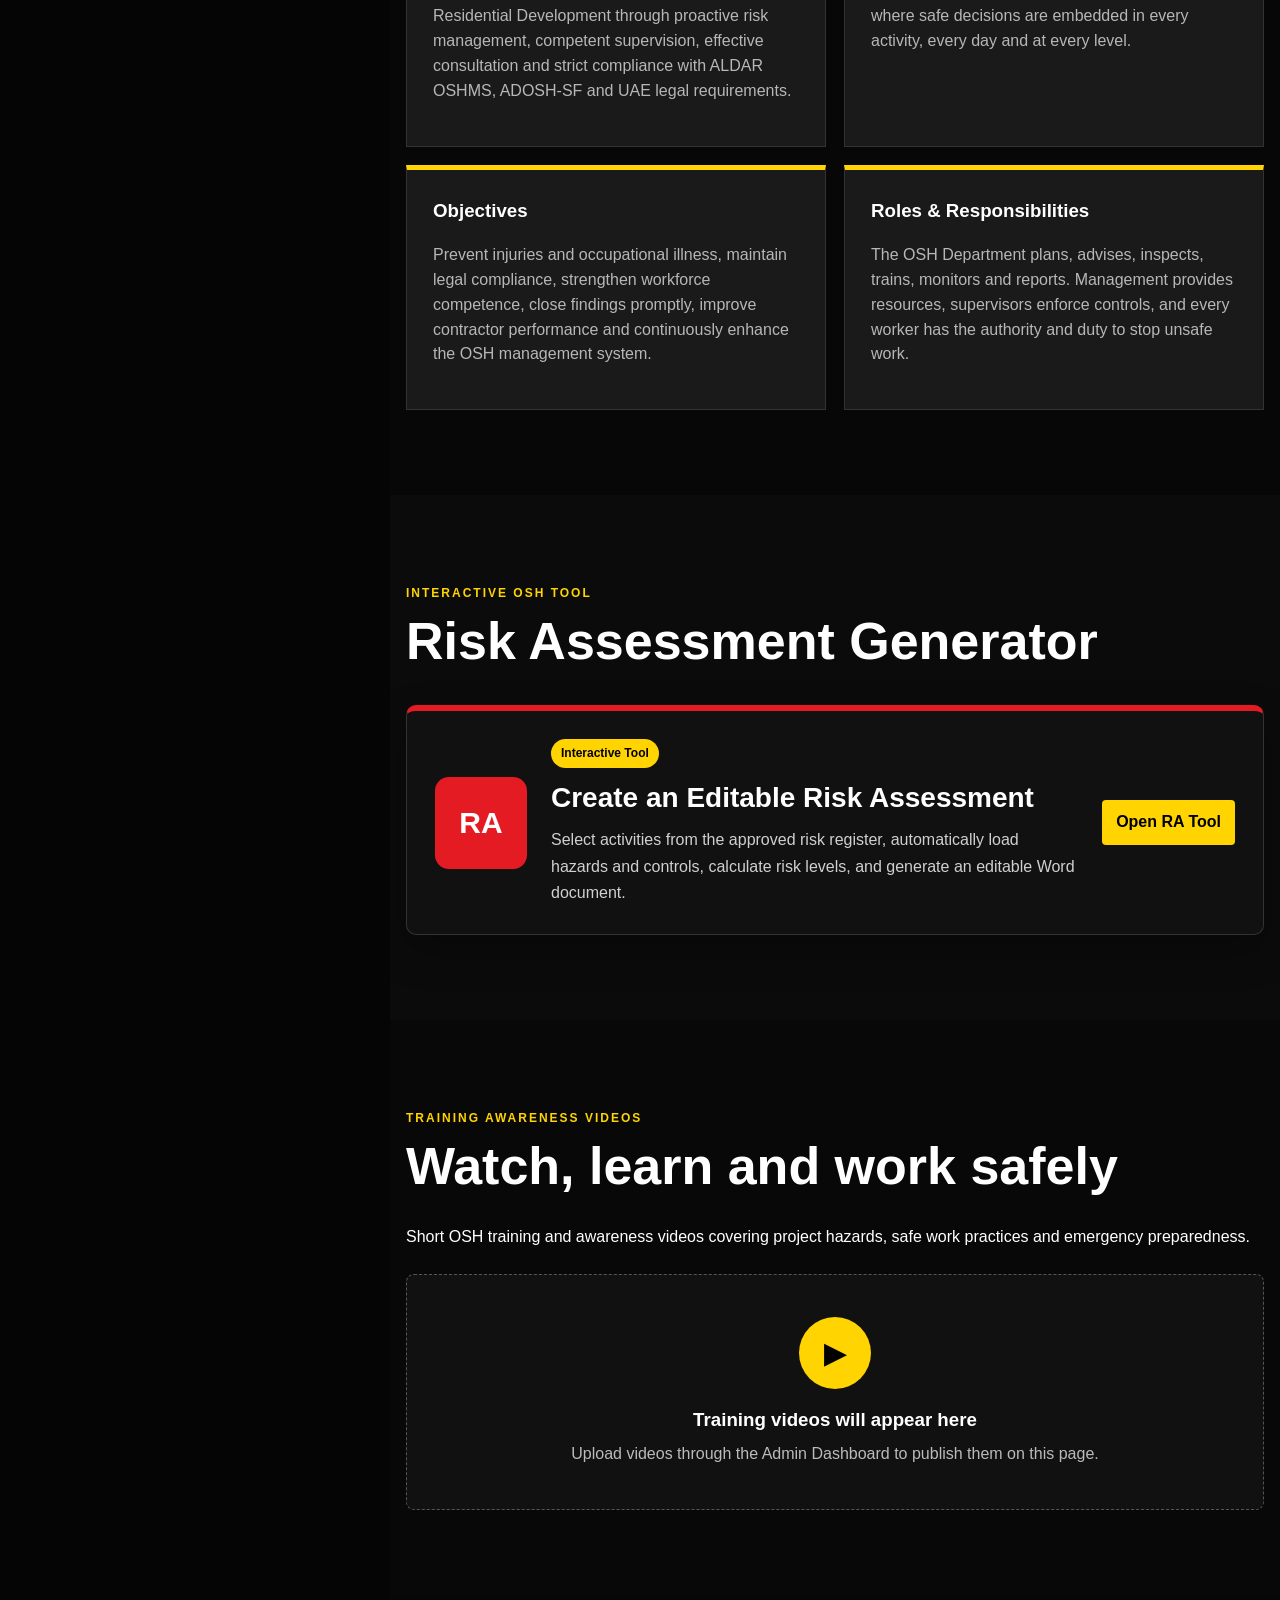
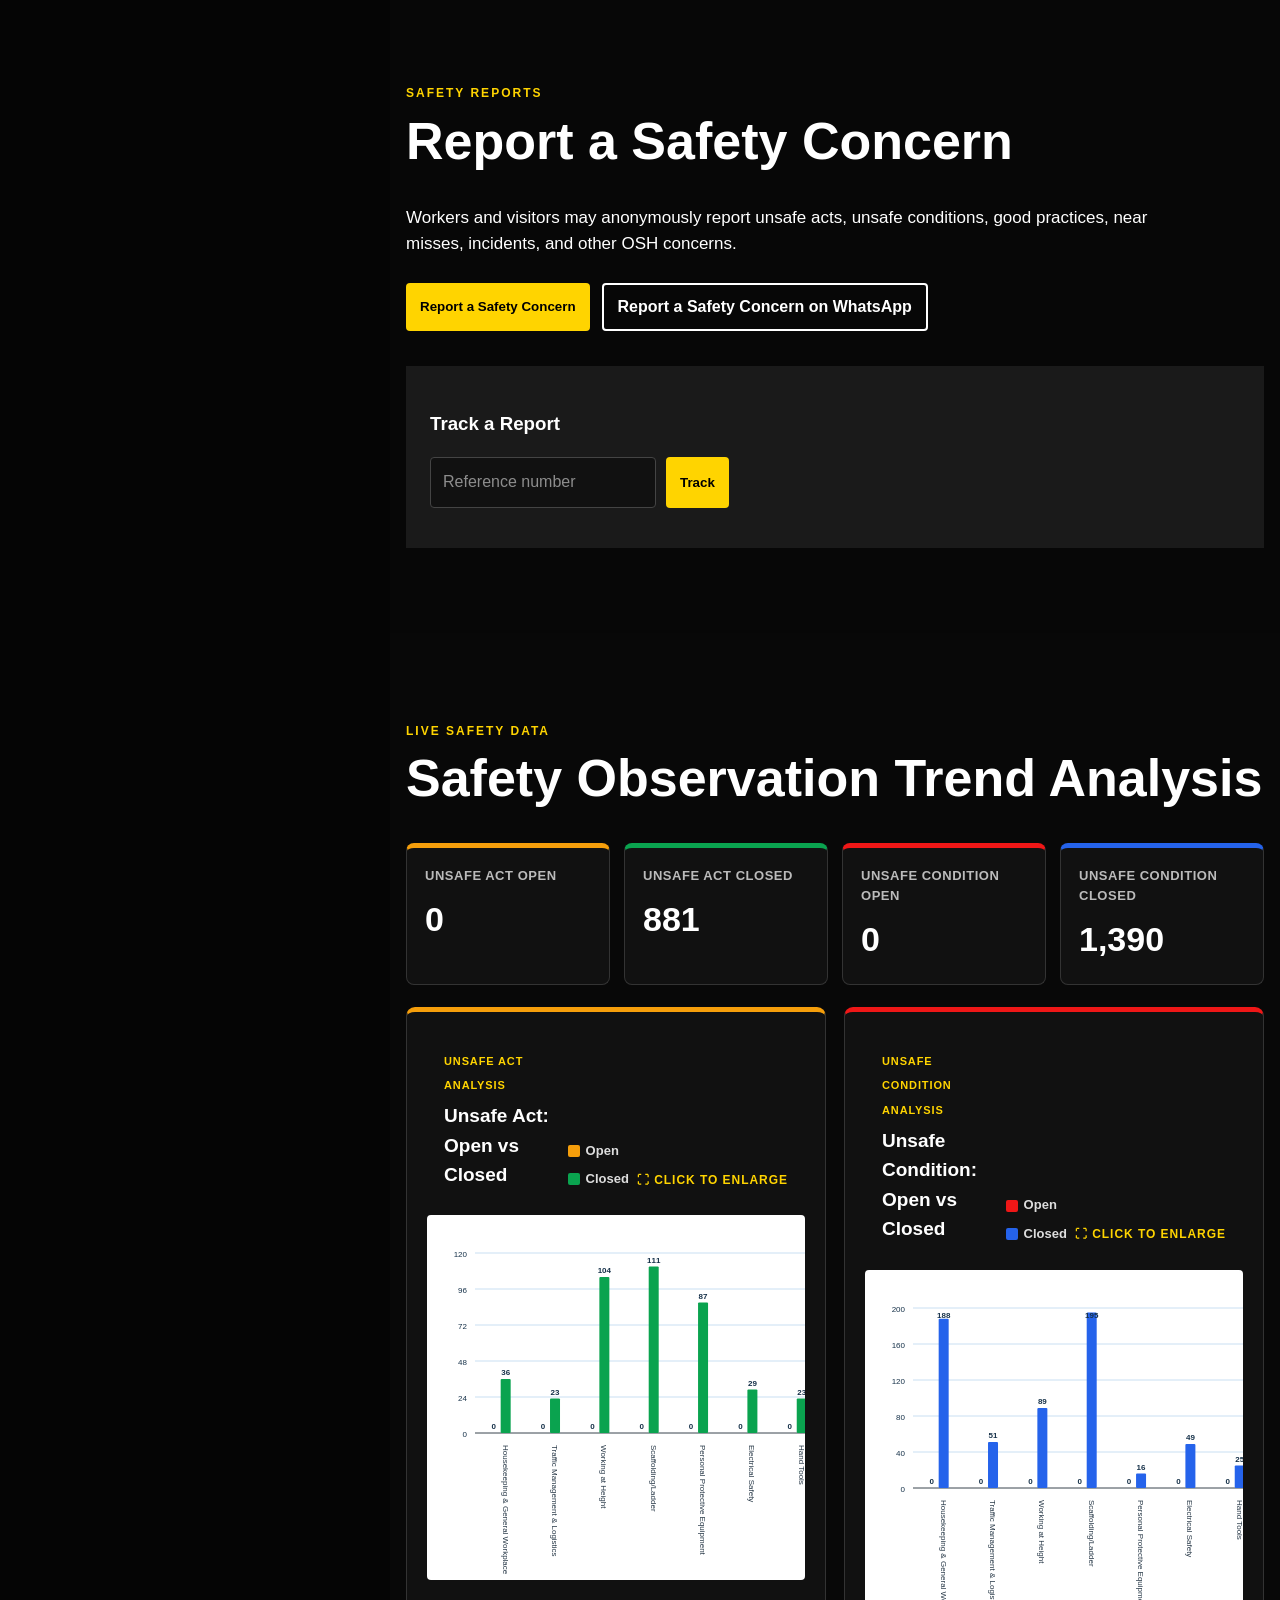
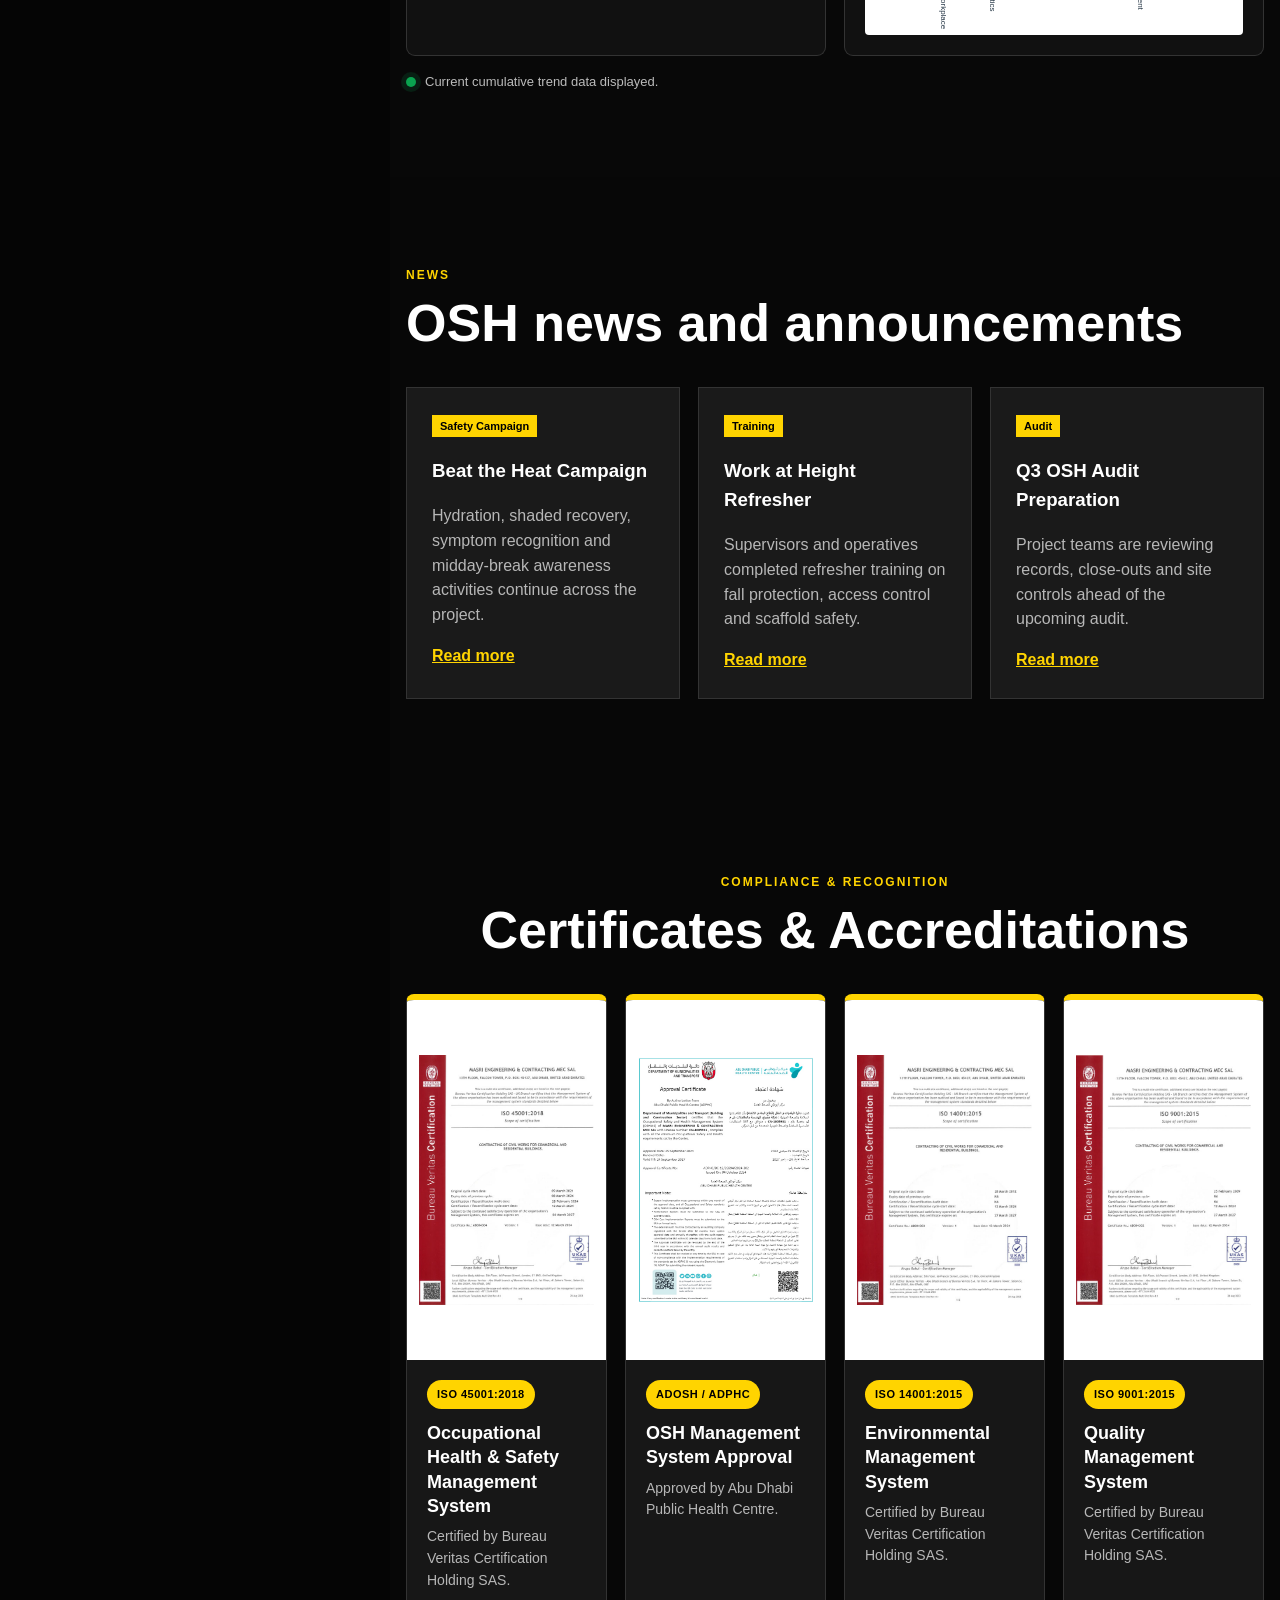
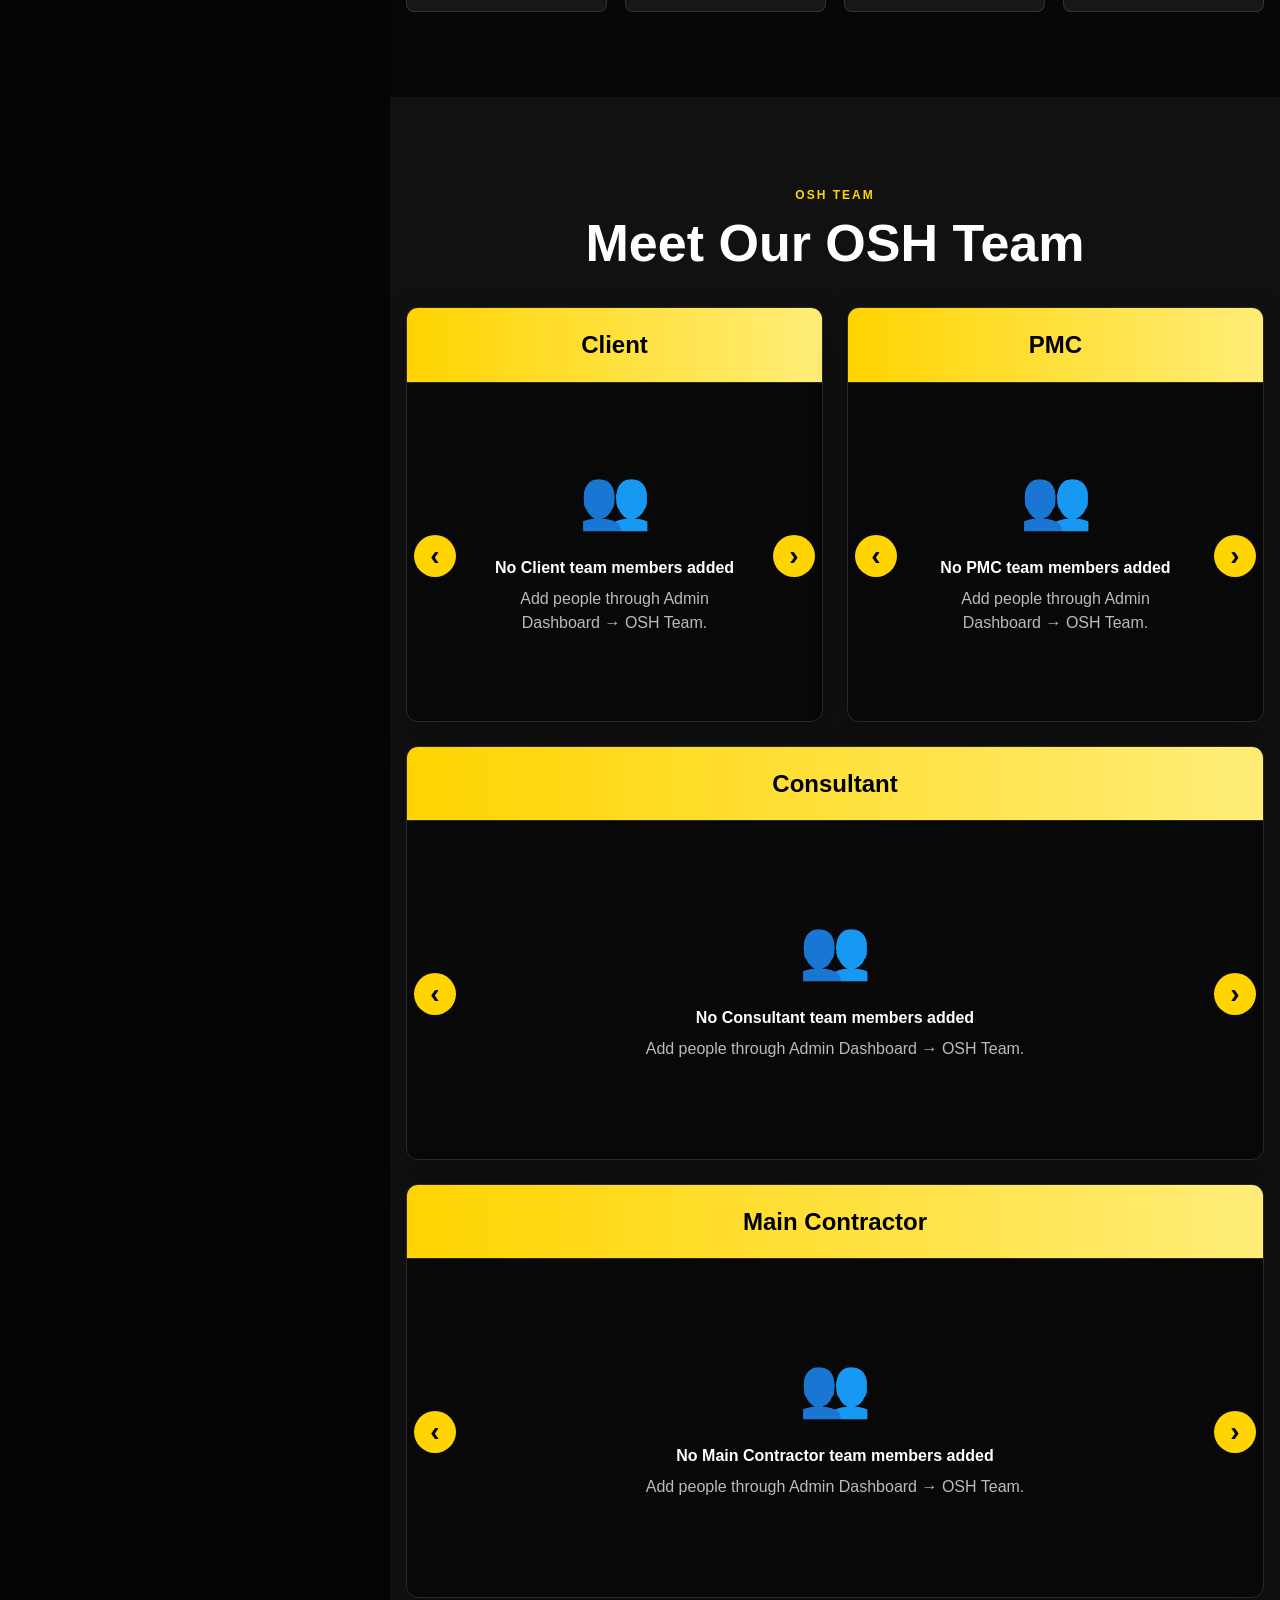
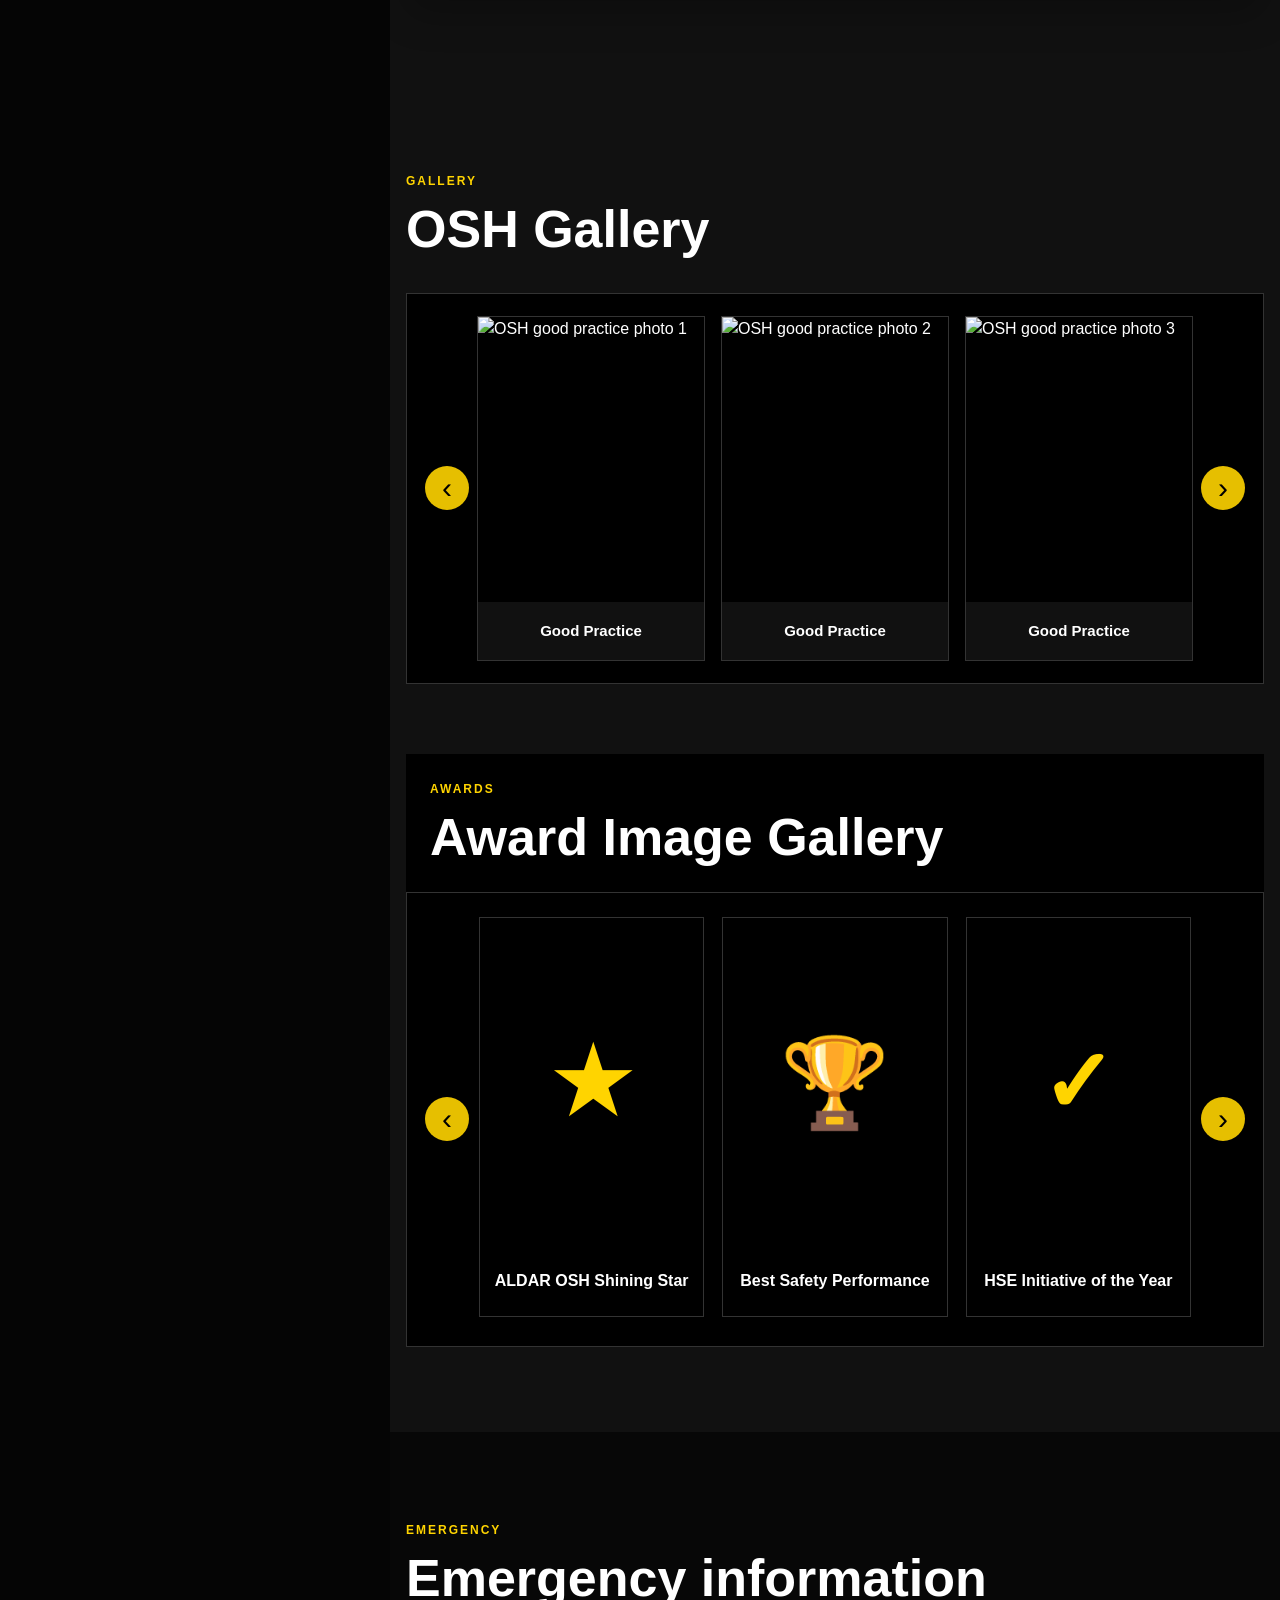
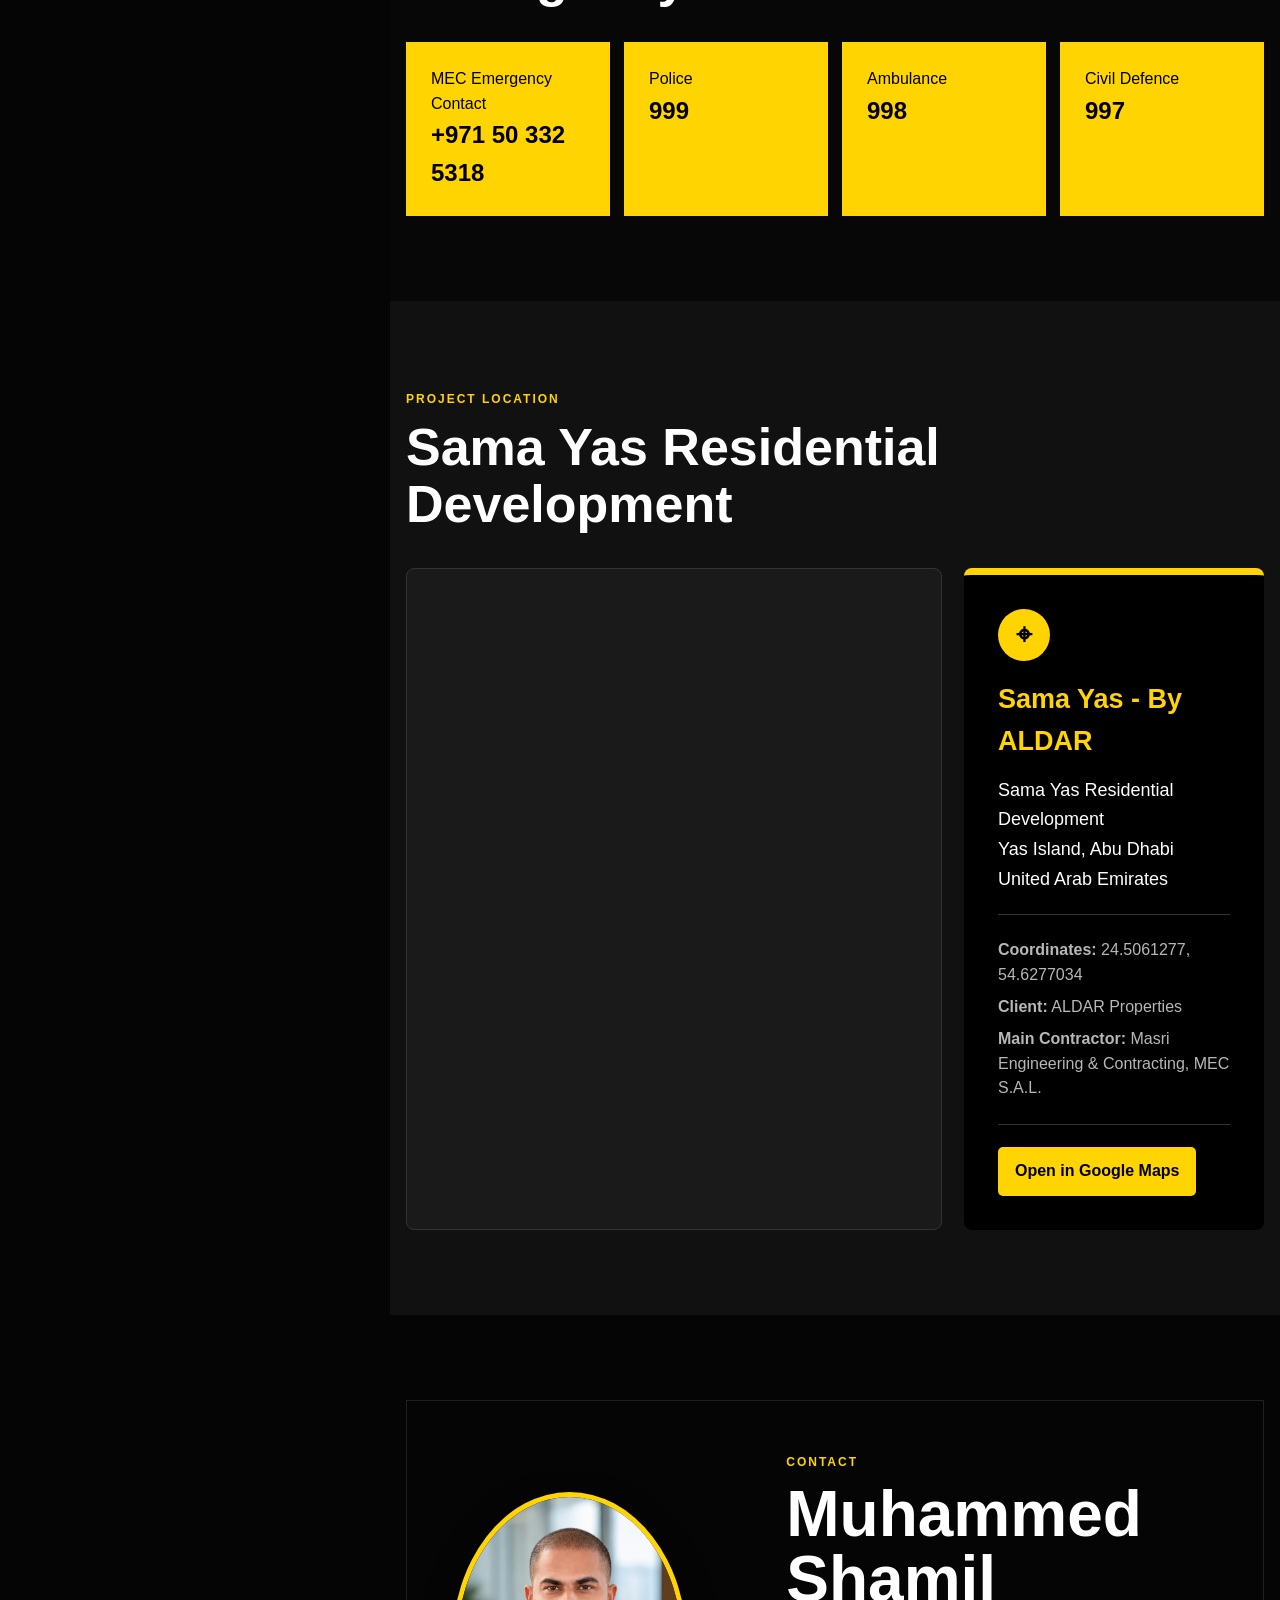
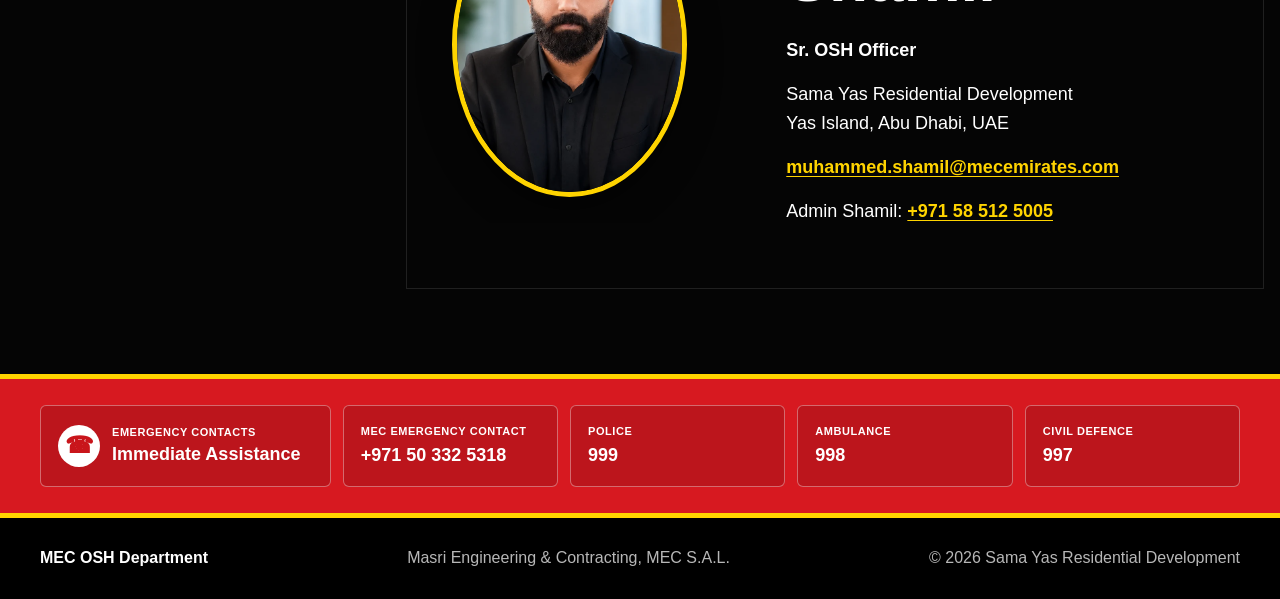
==== commit de1453d5: "Add files via upload" ====
--- a/index.html
+++ b/index.html
@@ -5,7 +5,7 @@
 <meta name="viewport" content="width=device-width,initial-scale=1">
 <meta name="description" content="MEC OSH Department portal for Sama Yas Residential Development">
 <title>MEC OSH Department | Sama Yas</title>
-<link rel="stylesheet" href="styles.css?v=20260803-1557">
+<link rel="stylesheet" href="styles.css?v=20260803-1714">
 
 <style id="critical-top-navigation">
 .header .top-visible-links{
@@ -153,6 +153,47 @@
       <h1 data-i18n="heroTitle">Building Safely. Protecting Every Life.</h1>
       <p data-i18n="heroSub">MEC OSH Department, Sama Yas Residential Development</p>
     </div>
+
+    <aside id="yasWeatherCard"
+           class="yas-weather-card"
+           aria-label="Live Yas Island weather"
+           aria-live="polite">
+      <div class="yas-weather-topline">
+        <div>
+          <span id="yasWeatherLabel" class="yas-weather-label">Live Weather</span>
+          <strong id="yasWeatherLocation">Yas Island</strong>
+        </div>
+        <span id="yasWeatherIcon"
+              class="yas-weather-icon"
+              aria-hidden="true">☀️</span>
+      </div>
+
+      <div class="yas-weather-main">
+        <strong id="yasWeatherTemperature"
+                class="yas-weather-temperature">--°</strong>
+        <div>
+          <span id="yasWeatherCondition"
+                class="yas-weather-condition">Loading weather…</span>
+          <small id="yasWeatherFeelsLike">Feels like --°C</small>
+        </div>
+      </div>
+
+      <div class="yas-weather-details">
+        <span>
+          <b id="yasWeatherHumidityLabel">Humidity</b>
+          <strong id="yasWeatherHumidity">--%</strong>
+        </span>
+        <span>
+          <b id="yasWeatherWindLabel">Wind</b>
+          <strong id="yasWeatherWind">-- km/h</strong>
+        </span>
+      </div>
+
+      <div class="yas-weather-updated">
+        <span id="yasWeatherUpdatedLabel">Updated</span>
+        <time id="yasWeatherUpdated">--:--</time>
+      </div>
+    </aside>
   </div>
 </section>
 
@@ -1067,7 +1108,7 @@
 <script>window.CATEGORY_DATA=[{"name": "Housekeeping & General Workplace Amenities", "ua": 36, "uc": 188}, {"name": "Traffic Management & Logistics", "ua": 23, "uc": 51}, {"name": "Working at Height", "ua": 104, "uc": 89}, {"name": "Scaffolding/Ladder", "ua": 111, "uc": 195}, {"name": "Personal Protective Equipment", "ua": 87, "uc": 16}, {"name": "Electrical Safety", "ua": 29, "uc": 49}, {"name": "Hand Tools", "ua": 23, "uc": 25}, {"name": "Excavations", "ua": 4, "uc": 3}, {"name": "Lifting Equipment and Lifting Accessories", "ua": 31, "uc": 45}, {"name": "Portable Power Tools", "ua": 32, "uc": 49}, {"name": "Plant and Equipment", "ua": 20, "uc": 32}, {"name": "Confined Space", "ua": 1, "uc": 8}, {"name": "Hot Work Operations", "ua": 41, "uc": 41}, {"name": "Compressed Air and Gases", "ua": 0, "uc": 9}, {"name": "Manual Handling", "ua": 17, "uc": 9}, {"name": "Welfare Facilities", "ua": 28, "uc": 39}, {"name": "Hazardous Substances", "ua": 0, "uc": 20}, {"name": "Machine Guarding", "ua": 5, "uc": 8}, {"name": "Storage Arrangements", "ua": 22, "uc": 115}, {"name": "Barricading of Hazards", "ua": 62, "uc": 112}, {"name": "Access and Egress", "ua": 56, "uc": 78}, {"name": "Permit to Work", "ua": 20, "uc": 14}, {"name": "Safety Signage & Signals", "ua": 14, "uc": 14}, {"name": "Falsework/Formwork", "ua": 96, "uc": 112}, {"name": "Waste Management", "ua": 15, "uc": 66}, {"name": "First Aid Case", "ua": 4, "uc": 2}, {"name": "Near Miss Incident", "ua": 0, "uc": 0}, {"name": "Property Damage", "ua": 0, "uc": 0}, {"name": "Lost Time Injury", "ua": 0, "uc": 1}];</script>
 <script src="https://cdn.jsdelivr.net/npm/@supabase/supabase-js@2"></script>
 <script src="supabase-config.js"></script>
-<script src="app.js?v=20260803-1557"></script>
+<script src="app.js?v=20260803-1714"></script>
 
 
 <button id="oshChatbotToggle"
--- a/styles.css
+++ b/styles.css
@@ -4189,3 +4189,194 @@
     left:10px;
   }
 }
+
+
+/* Live Yas Island weather card in the hero's top-right marked area */
+.yas-weather-card{
+  position:absolute;
+  top:28px;
+  right:3.5vw;
+  z-index:5;
+  width:270px;
+  padding:16px 17px 13px;
+  overflow:hidden;
+  border:1px solid rgba(255,255,255,.38);
+  border-top:4px solid #ffd400;
+  border-radius:14px;
+  background:linear-gradient(
+    145deg,
+    rgba(8,8,8,.88),
+    rgba(20,20,20,.68)
+  );
+  color:#fff;
+  box-shadow:0 14px 38px rgba(0,0,0,.36);
+  backdrop-filter:blur(8px);
+  -webkit-backdrop-filter:blur(8px);
+}
+.yas-weather-card::before{
+  content:"";
+  position:absolute;
+  inset:0;
+  pointer-events:none;
+  background:radial-gradient(
+    circle at top right,
+    rgba(255,212,0,.16),
+    transparent 42%
+  );
+}
+.yas-weather-card > *{
+  position:relative;
+  z-index:1;
+}
+.yas-weather-topline{
+  display:flex;
+  align-items:flex-start;
+  justify-content:space-between;
+  gap:12px;
+}
+.yas-weather-topline > div{
+  min-width:0;
+}
+.yas-weather-label{
+  display:block;
+  margin-bottom:2px;
+  color:#ffd400;
+  font-size:10px;
+  font-weight:1000;
+  letter-spacing:.12em;
+  text-transform:uppercase;
+}
+.yas-weather-topline strong{
+  display:block;
+  color:#fff;
+  font-size:16px;
+  line-height:1.15;
+}
+.yas-weather-icon{
+  display:grid;
+  place-items:center;
+  width:42px;
+  height:42px;
+  flex:0 0 auto;
+  border:1px solid rgba(255,255,255,.25);
+  border-radius:50%;
+  background:rgba(255,255,255,.09);
+  font-size:24px;
+}
+.yas-weather-main{
+  display:grid;
+  grid-template-columns:auto minmax(0,1fr);
+  align-items:center;
+  gap:12px;
+  margin:12px 0 11px;
+}
+.yas-weather-temperature{
+  color:#ffd400;
+  font-size:42px;
+  line-height:1;
+  letter-spacing:-2px;
+  white-space:nowrap;
+}
+.yas-weather-condition{
+  display:block;
+  color:#fff;
+  font-size:14px;
+  font-weight:900;
+  line-height:1.2;
+}
+.yas-weather-main small{
+  display:block;
+  margin-top:4px;
+  color:#c8c8c8;
+  font-size:10px;
+}
+.yas-weather-details{
+  display:grid;
+  grid-template-columns:repeat(2,minmax(0,1fr));
+  gap:7px;
+}
+.yas-weather-details > span{
+  min-width:0;
+  padding:8px 9px;
+  border:1px solid rgba(255,255,255,.16);
+  border-radius:7px;
+  background:rgba(0,0,0,.22);
+}
+.yas-weather-details b{
+  display:block;
+  margin-bottom:3px;
+  color:#aaa;
+  font-size:9px;
+  font-weight:700;
+}
+.yas-weather-details strong{
+  display:block;
+  color:#fff;
+  font-size:12px;
+  white-space:nowrap;
+}
+.yas-weather-updated{
+  display:flex;
+  justify-content:flex-end;
+  gap:5px;
+  margin-top:9px;
+  color:#999;
+  font-size:9px;
+}
+.yas-weather-card.is-loading{
+  opacity:.88;
+}
+.yas-weather-card.is-error{
+  border-top-color:#ef4444;
+}
+html[dir=rtl] .yas-weather-card{
+  right:auto;
+  left:3.5vw;
+  text-align:right;
+}
+html[dir=rtl] .yas-weather-updated{
+  justify-content:flex-start;
+}
+@media(max-width:900px){
+  .yas-weather-card{
+    top:18px;
+    right:18px;
+    width:230px;
+    padding:13px 14px 11px;
+  }
+  .yas-weather-temperature{
+    font-size:34px;
+  }
+  html[dir=rtl] .yas-weather-card{
+    right:auto;
+    left:18px;
+  }
+}
+@media(max-width:650px){
+  .hero{
+    height:610px;
+  }
+  .hero-slide{
+    align-items:flex-start;
+  }
+  .hero-copy{
+    padding-top:168px;
+  }
+  .yas-weather-card{
+    top:14px;
+    right:12px;
+    left:12px;
+    width:auto;
+    max-width:none;
+  }
+  html[dir=rtl] .yas-weather-card{
+    right:12px;
+    left:12px;
+  }
+  .yas-weather-main{
+    margin:8px 0;
+  }
+  .yas-weather-details{
+    grid-template-columns:repeat(2,minmax(0,1fr));
+  }
+}
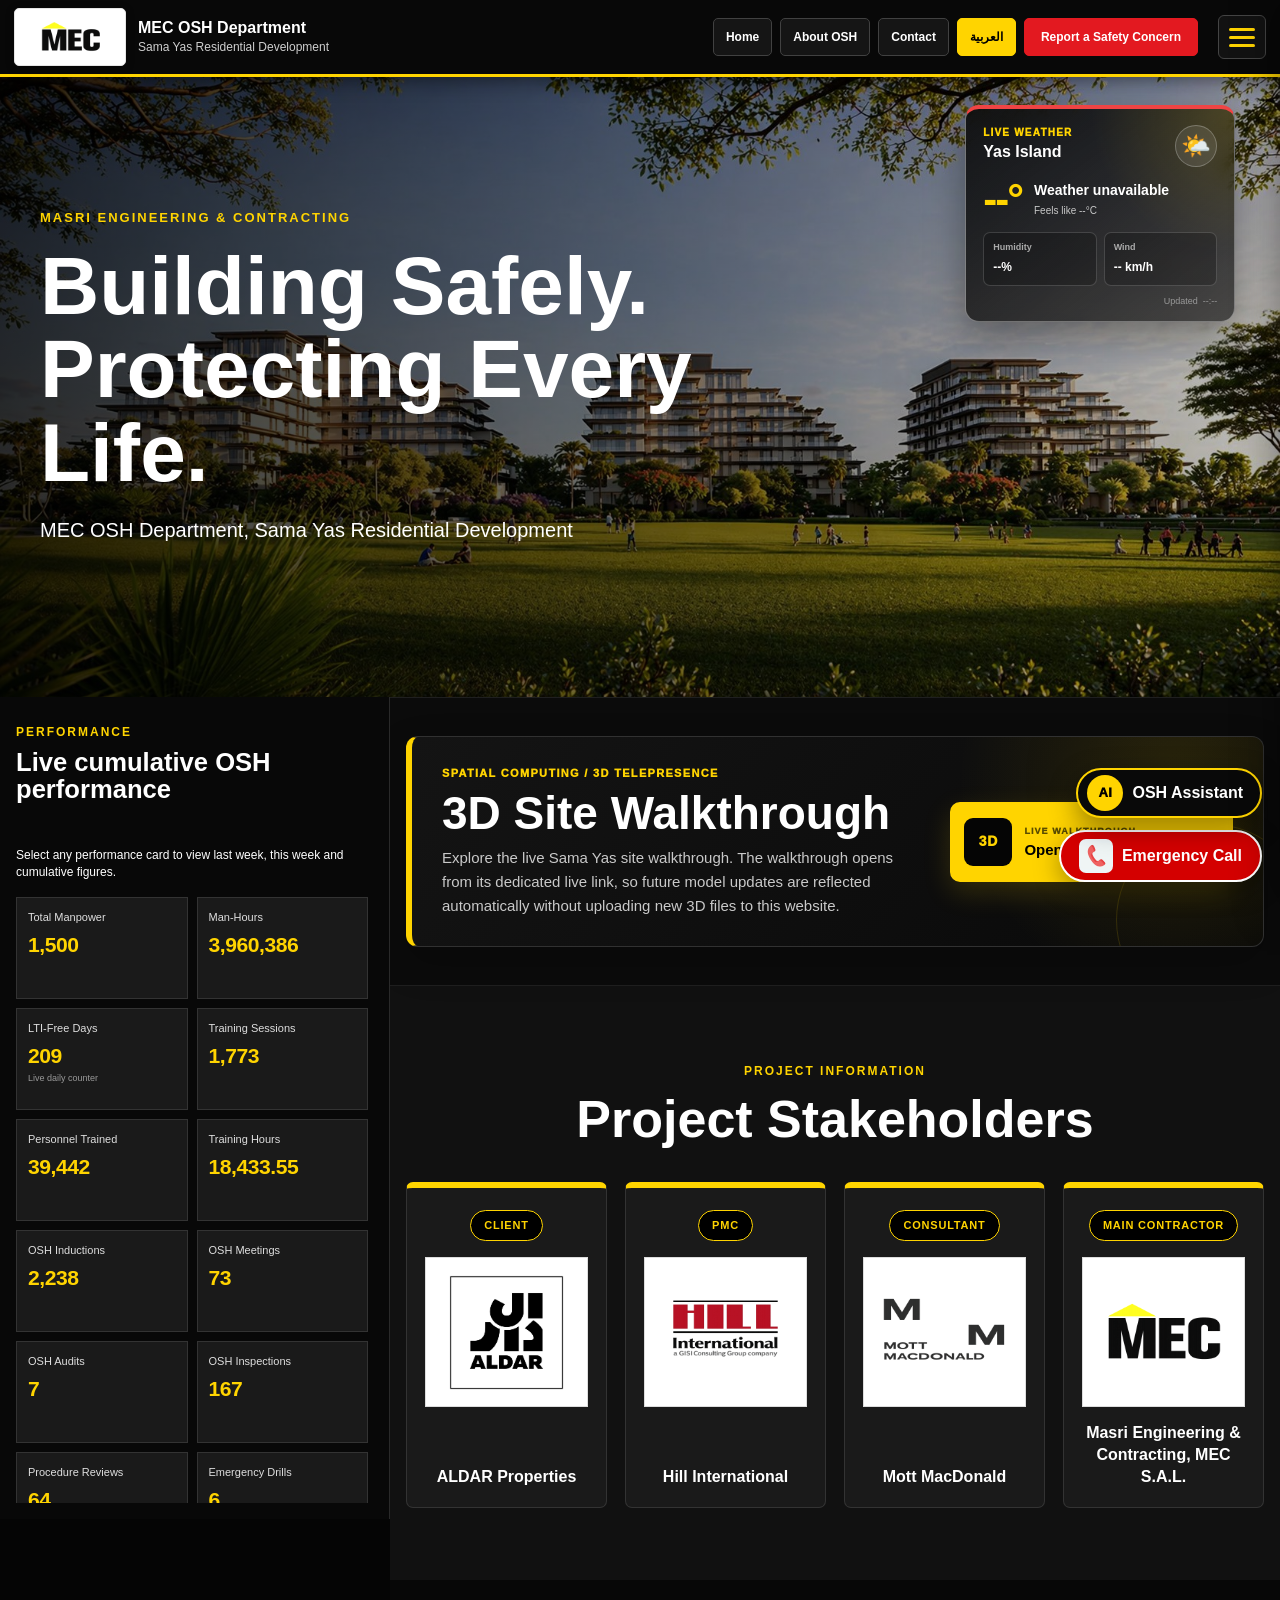
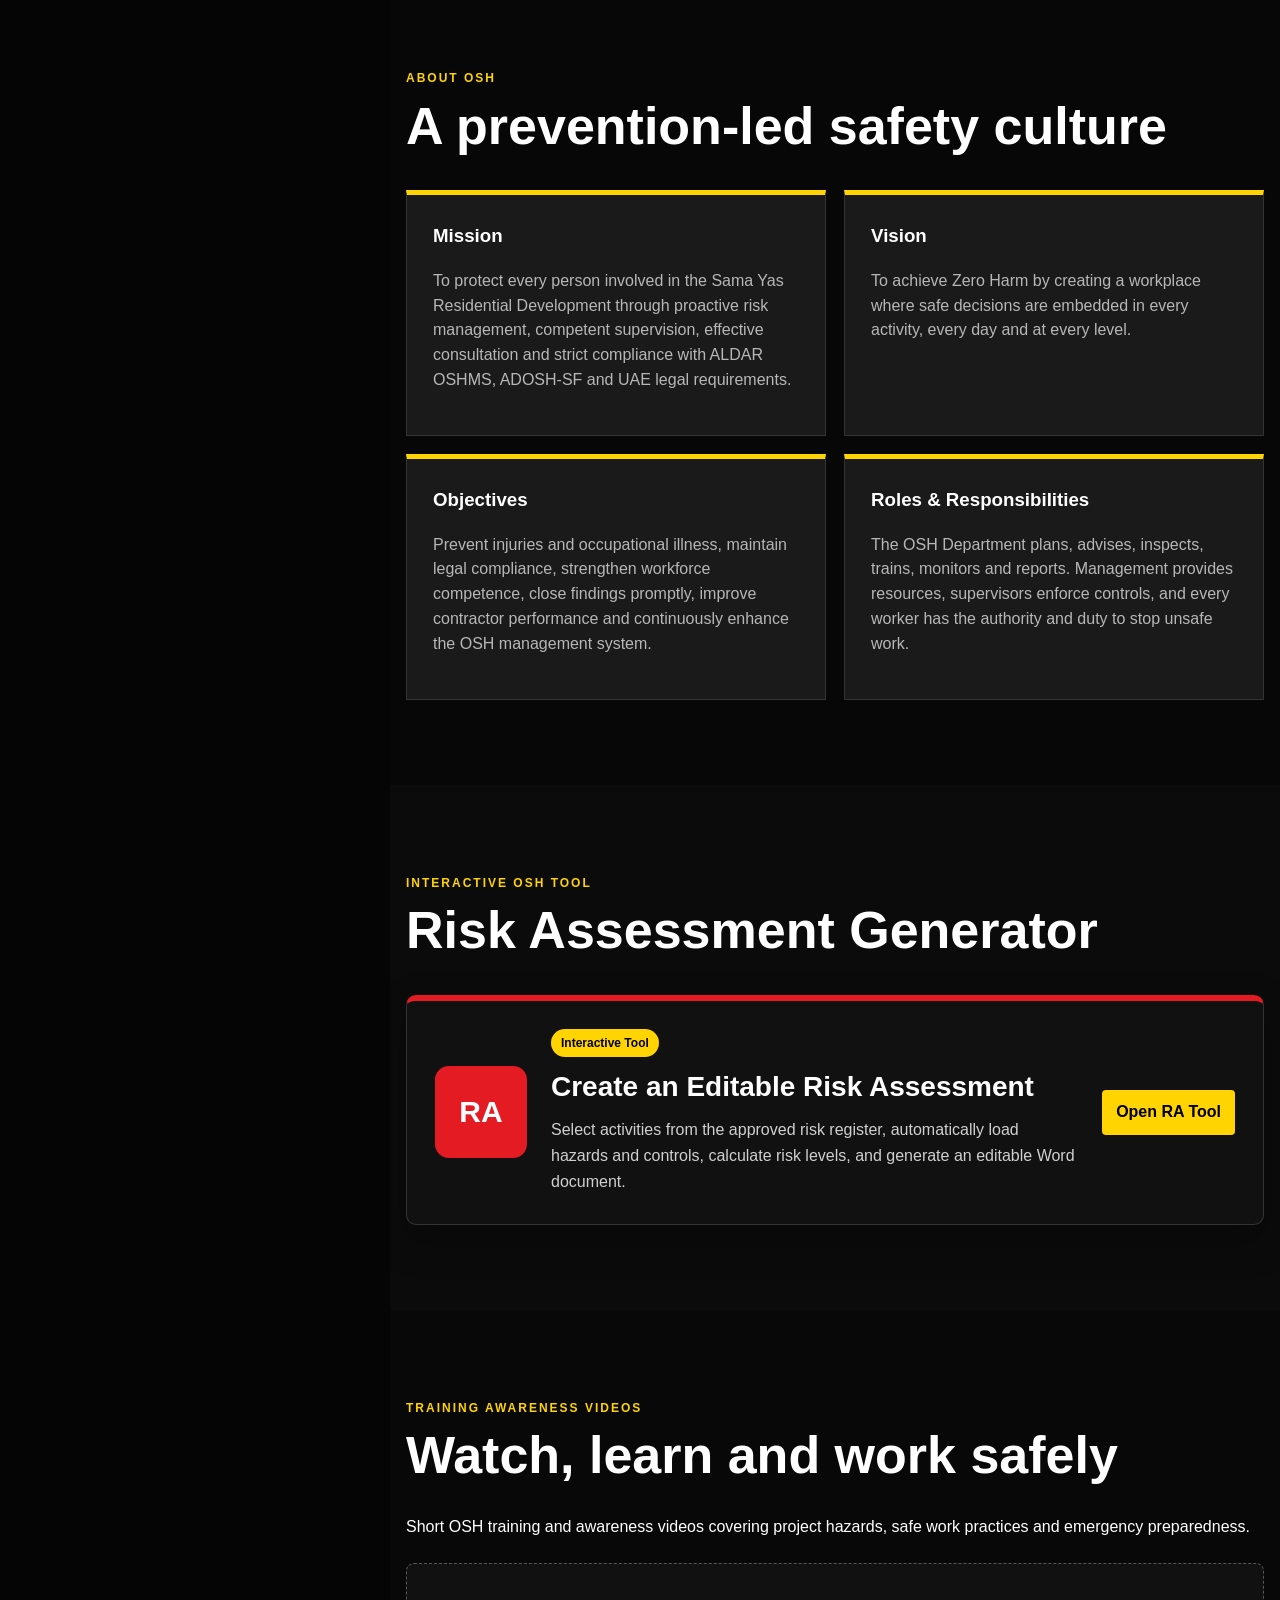
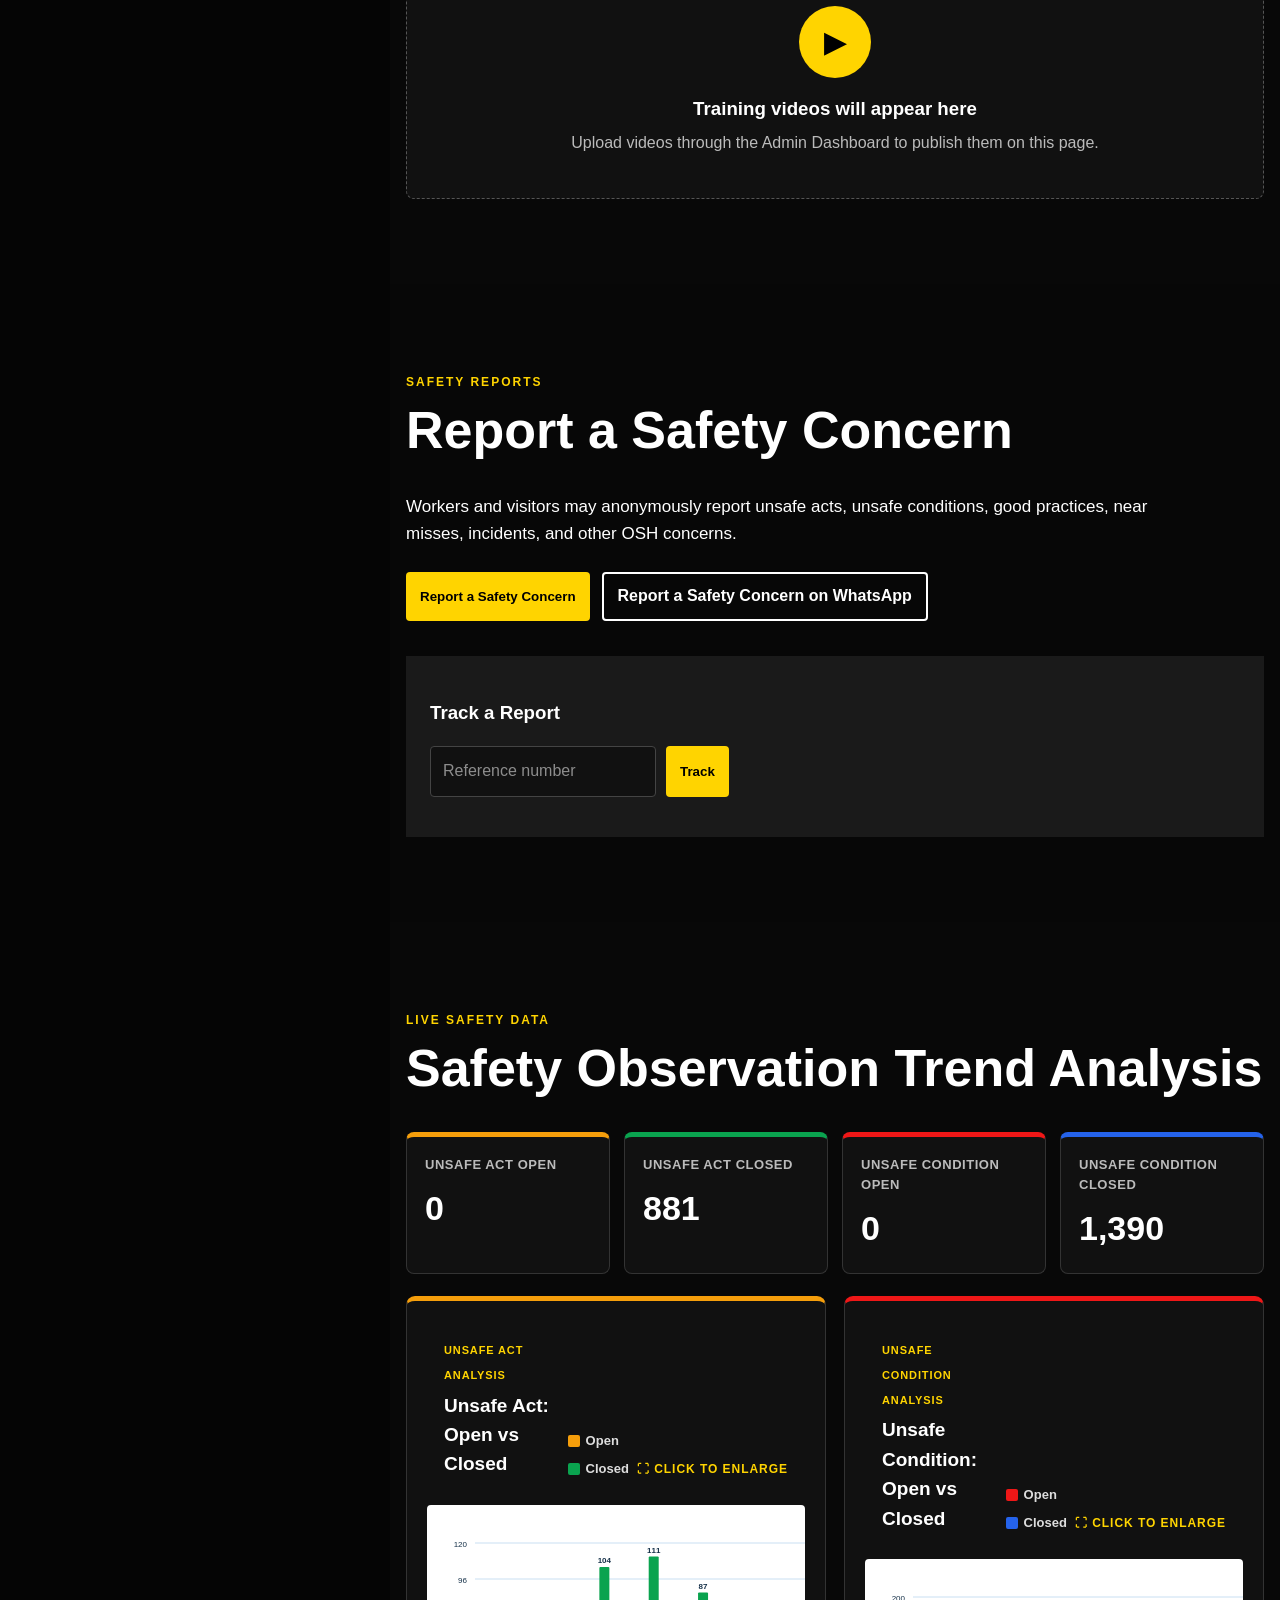
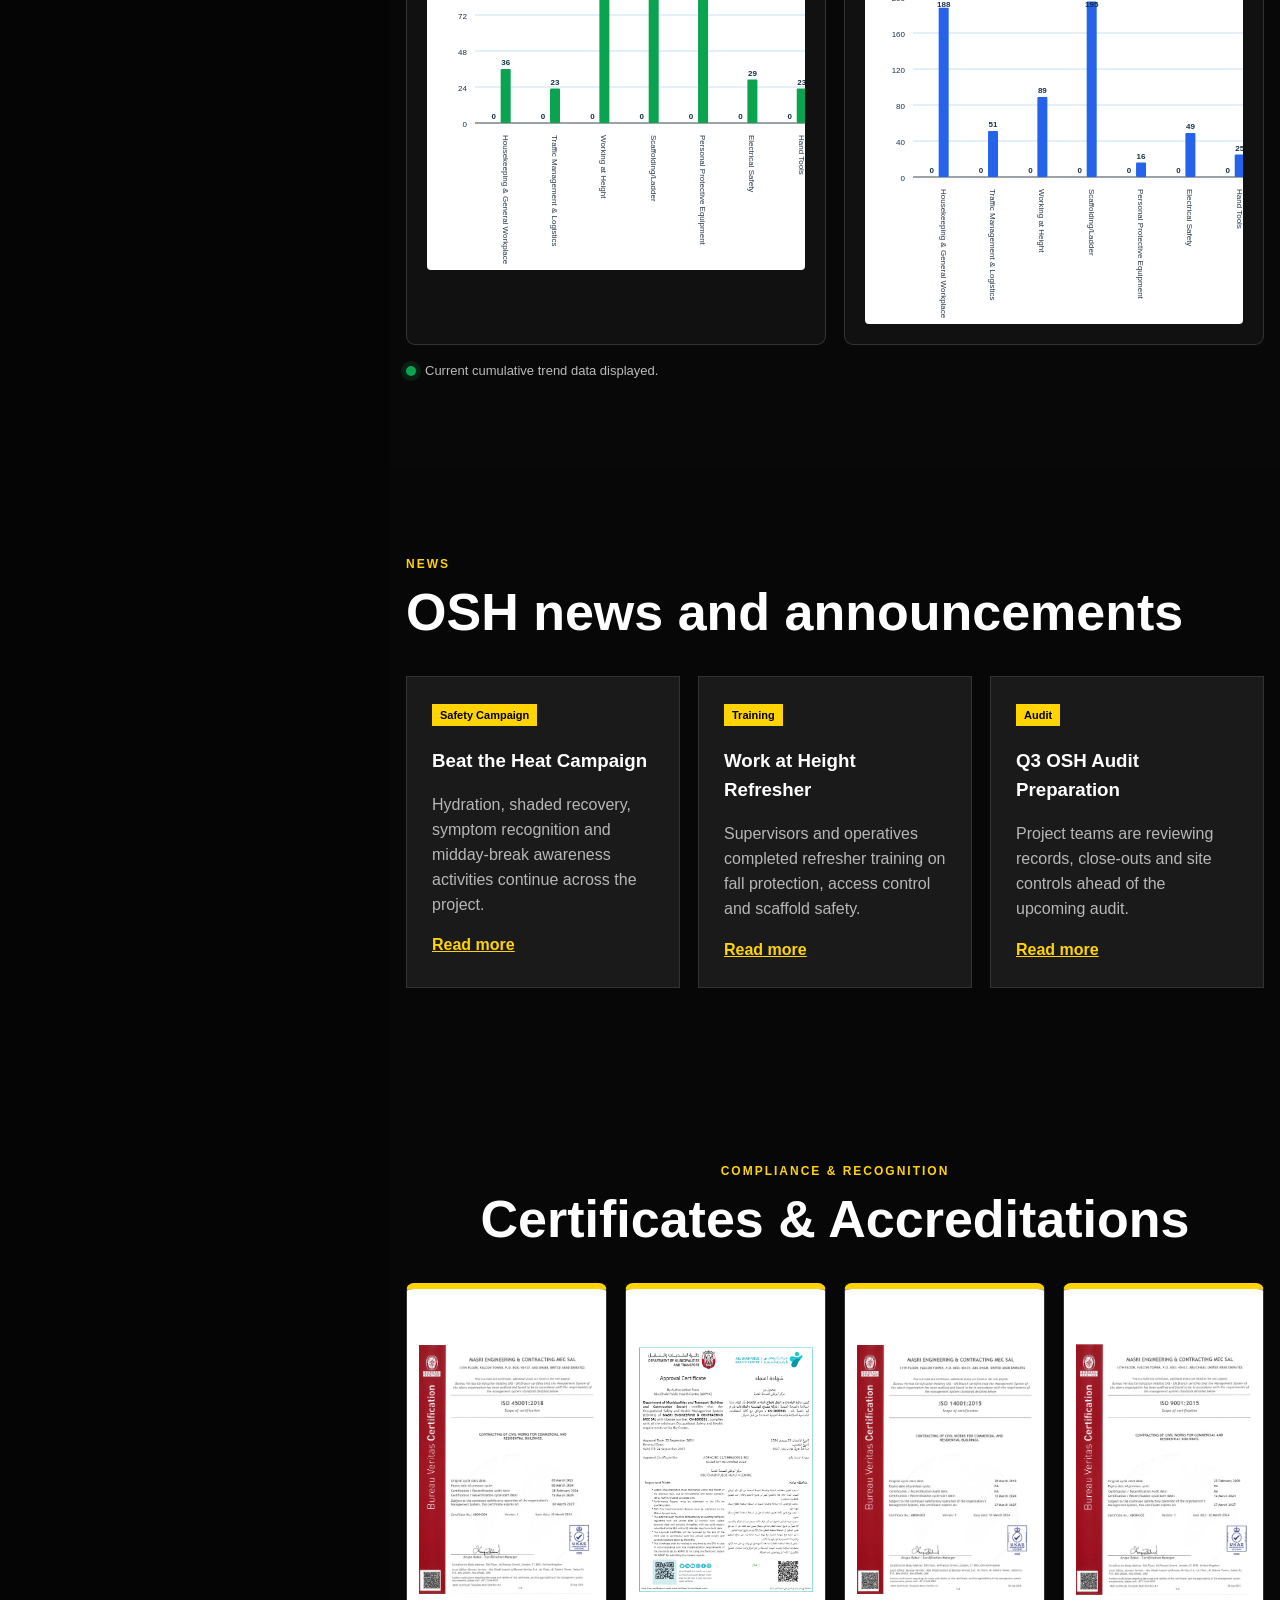
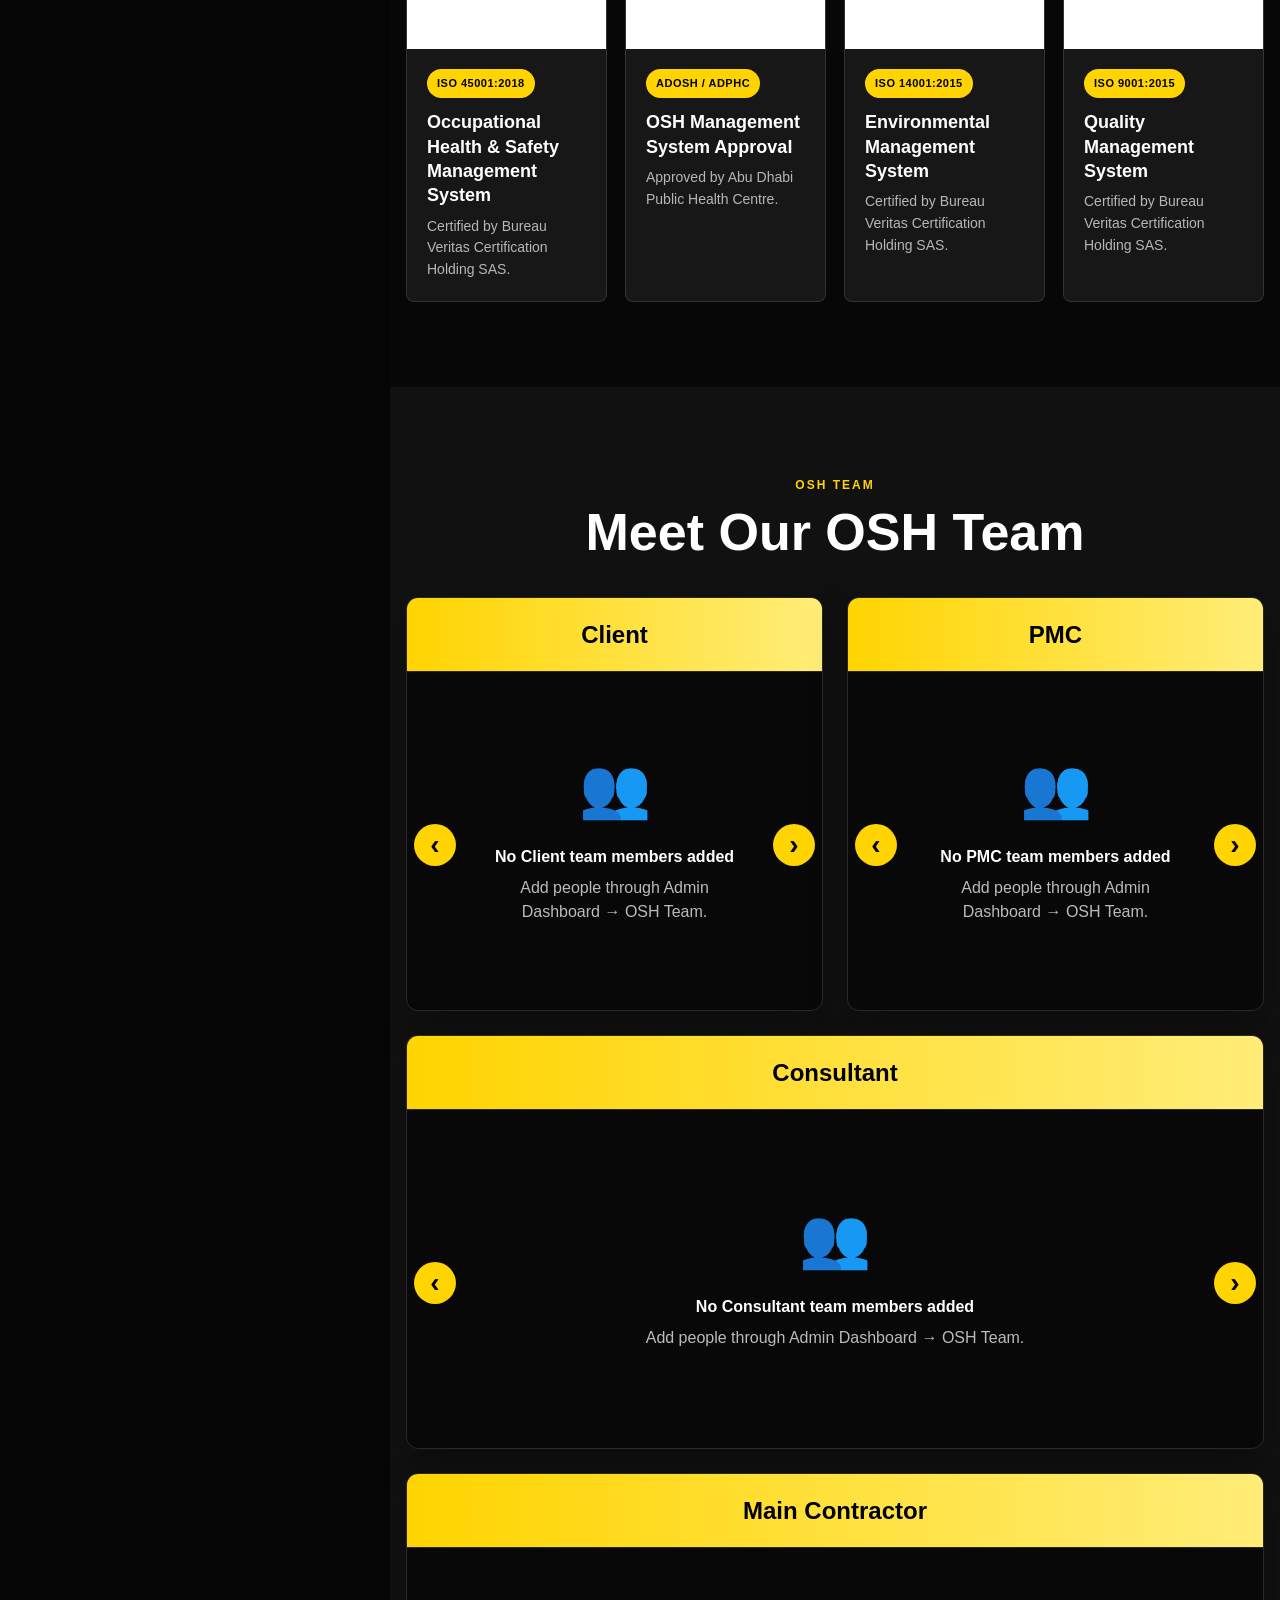
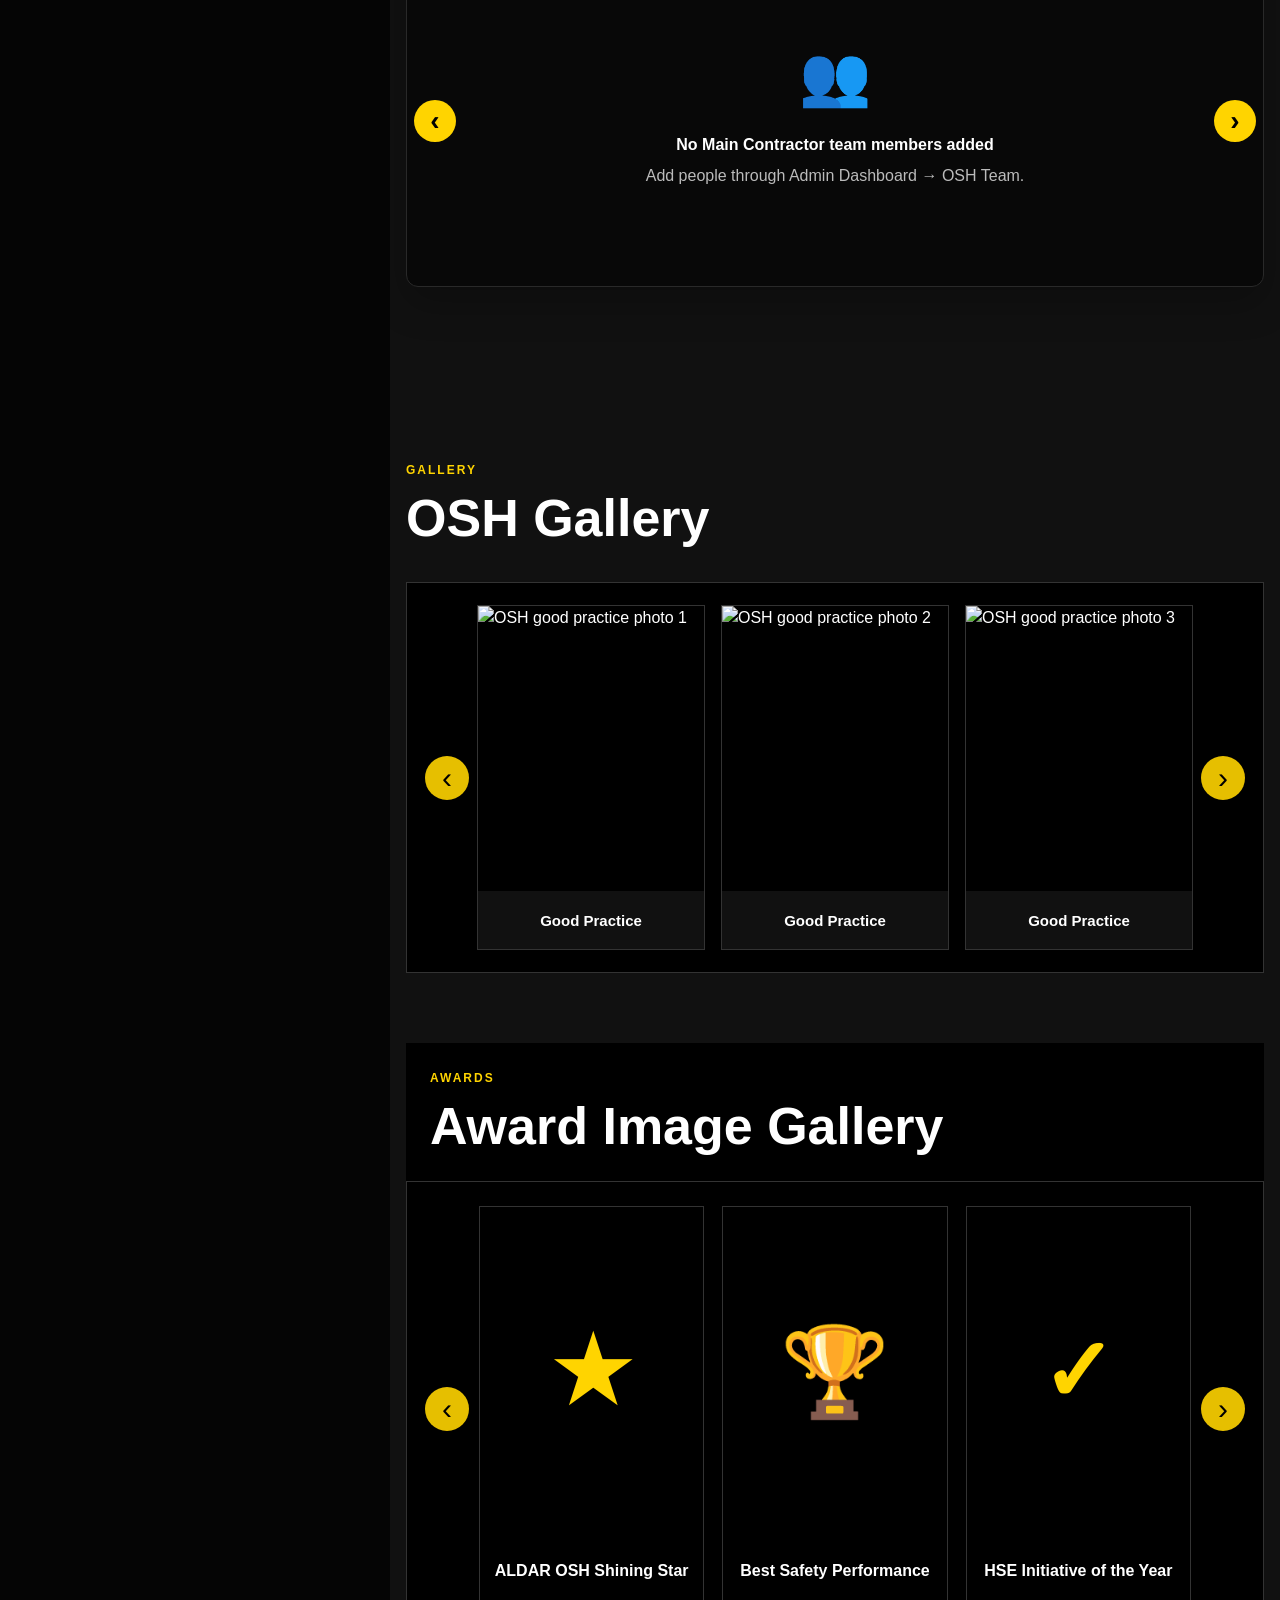
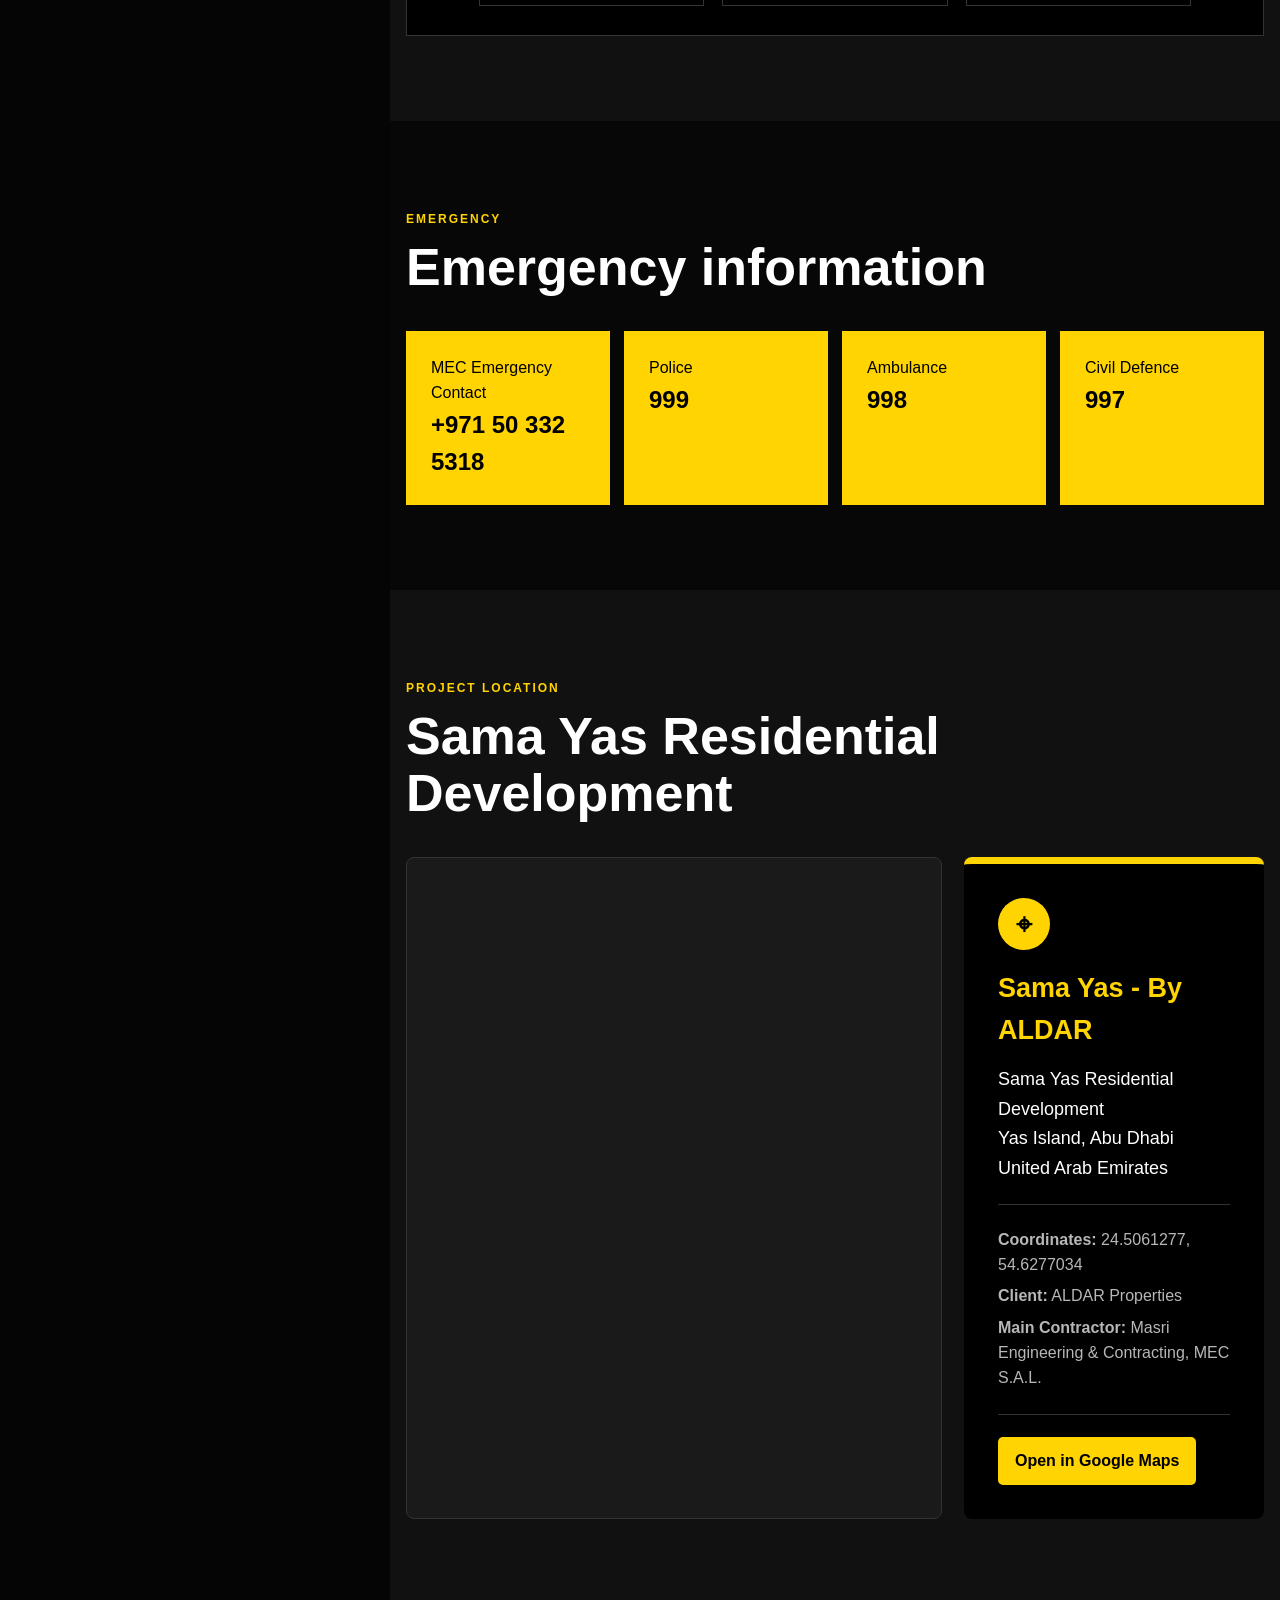
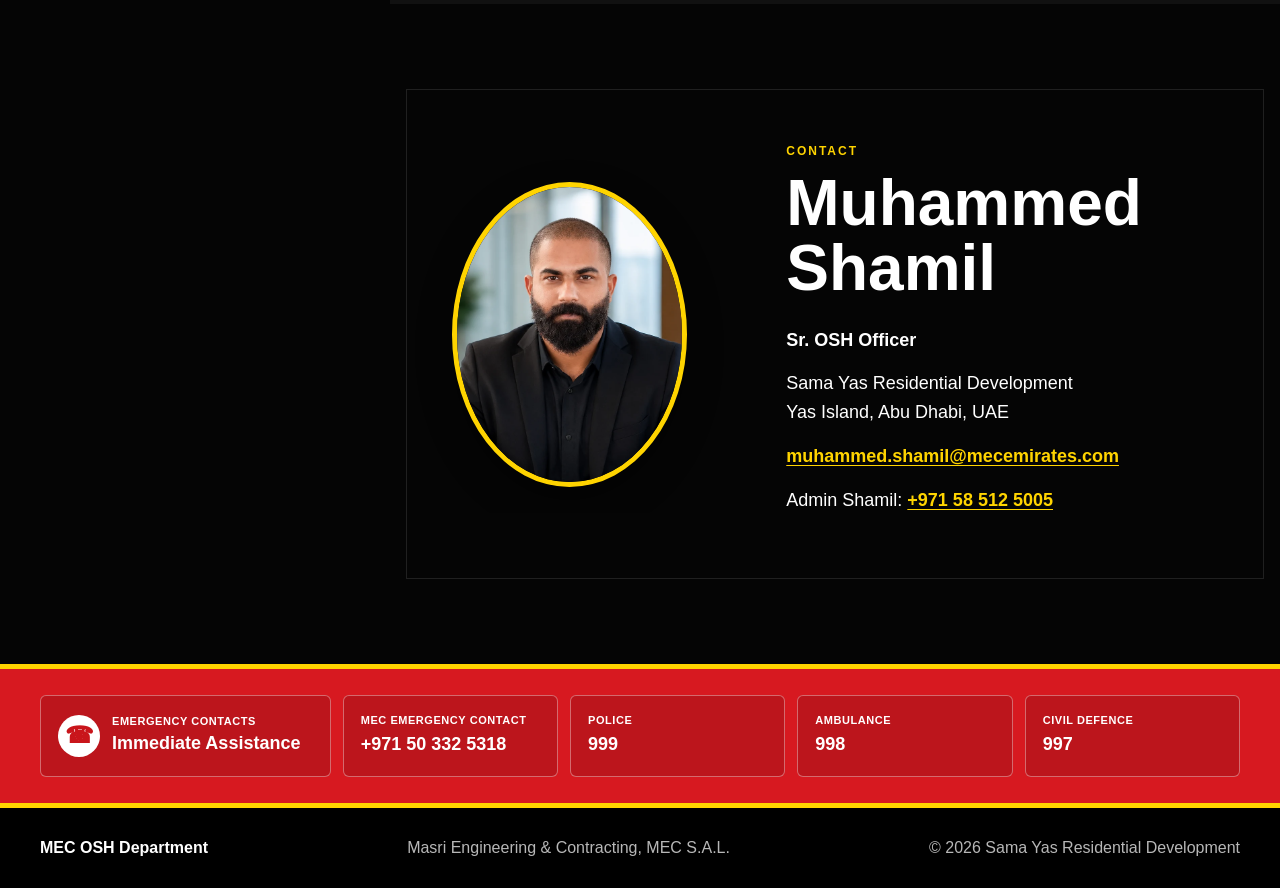
==== commit 5f3931f0: "Add files via upload" ====
--- a/index.html
+++ b/index.html
@@ -5,7 +5,7 @@
 <meta name="viewport" content="width=device-width,initial-scale=1">
 <meta name="description" content="MEC OSH Department portal for Sama Yas Residential Development">
 <title>MEC OSH Department | Sama Yas</title>
-<link rel="stylesheet" href="styles.css?v=20260803-1714">
+<link rel="stylesheet" href="styles.css?v=20260915-0918">
 
 <style id="critical-top-navigation">
 .header .top-visible-links{
@@ -128,6 +128,10 @@
       <a href="#performance" data-i18n="performance">Performance</a>
       <a href="#documents" id="openDocumentLibrary" class="protected-document-link" data-i18n="documents">OSH Documents</a>
       <a class="risk-generator-nav" href="risk-assessment/">Risk Assessment Generator</a>
+      <a class="site-walkthrough-nav"
+         href="https://sama-yas-site-walkthrough.shamil-hse.chatgpt.site/"
+         target="_blank"
+         rel="noopener noreferrer">3D Site Walkthrough</a>
       <a href="#training-videos" data-i18n="trainingVideos">Training Awareness Videos</a>
       <a href="#reports" data-i18n="reports">Safety Reports</a>
       <a href="#trend-analysis">Trend Analysis</a>
@@ -222,6 +226,34 @@
 </section>
   </aside>
   <div class="post-hero-main">
+<section id="site-walkthrough" class="section site-walkthrough-section">
+  <div class="container">
+    <div class="site-walkthrough-card">
+      <div class="site-walkthrough-copy">
+        <span class="site-walkthrough-kicker" data-i18n="walkthroughKicker">Spatial Computing / 3D Telepresence</span>
+        <h2 data-i18n="walkthroughTitle">3D Site Walkthrough</h2>
+        <p data-i18n="walkthroughText">
+          Explore the live Sama Yas site walkthrough. The walkthrough opens from its
+          dedicated live link, so future model updates are reflected automatically
+          without uploading new 3D files to this website.
+        </p>
+      </div>
+
+      <a class="site-walkthrough-button"
+         href="https://sama-yas-site-walkthrough.shamil-hse.chatgpt.site/"
+         target="_blank"
+         rel="noopener noreferrer"
+         aria-label="Open live Sama Yas 3D Site Walkthrough">
+        <span class="site-walkthrough-button-icon" aria-hidden="true">3D</span>
+        <span>
+          <small data-i18n="walkthroughLive">LIVE WALKTHROUGH</small>
+          <strong data-i18n="walkthroughOpen">Open 3D Site Walkthrough</strong>
+        </span>
+      </a>
+    </div>
+  </div>
+</section>
+
 <section id="stakeholders" class="section stakeholders-section">
   <div class="container">
     <div class="section-head stakeholders-heading">
@@ -1108,7 +1140,7 @@
 <script>window.CATEGORY_DATA=[{"name": "Housekeeping & General Workplace Amenities", "ua": 36, "uc": 188}, {"name": "Traffic Management & Logistics", "ua": 23, "uc": 51}, {"name": "Working at Height", "ua": 104, "uc": 89}, {"name": "Scaffolding/Ladder", "ua": 111, "uc": 195}, {"name": "Personal Protective Equipment", "ua": 87, "uc": 16}, {"name": "Electrical Safety", "ua": 29, "uc": 49}, {"name": "Hand Tools", "ua": 23, "uc": 25}, {"name": "Excavations", "ua": 4, "uc": 3}, {"name": "Lifting Equipment and Lifting Accessories", "ua": 31, "uc": 45}, {"name": "Portable Power Tools", "ua": 32, "uc": 49}, {"name": "Plant and Equipment", "ua": 20, "uc": 32}, {"name": "Confined Space", "ua": 1, "uc": 8}, {"name": "Hot Work Operations", "ua": 41, "uc": 41}, {"name": "Compressed Air and Gases", "ua": 0, "uc": 9}, {"name": "Manual Handling", "ua": 17, "uc": 9}, {"name": "Welfare Facilities", "ua": 28, "uc": 39}, {"name": "Hazardous Substances", "ua": 0, "uc": 20}, {"name": "Machine Guarding", "ua": 5, "uc": 8}, {"name": "Storage Arrangements", "ua": 22, "uc": 115}, {"name": "Barricading of Hazards", "ua": 62, "uc": 112}, {"name": "Access and Egress", "ua": 56, "uc": 78}, {"name": "Permit to Work", "ua": 20, "uc": 14}, {"name": "Safety Signage & Signals", "ua": 14, "uc": 14}, {"name": "Falsework/Formwork", "ua": 96, "uc": 112}, {"name": "Waste Management", "ua": 15, "uc": 66}, {"name": "First Aid Case", "ua": 4, "uc": 2}, {"name": "Near Miss Incident", "ua": 0, "uc": 0}, {"name": "Property Damage", "ua": 0, "uc": 0}, {"name": "Lost Time Injury", "ua": 0, "uc": 1}];</script>
 <script src="https://cdn.jsdelivr.net/npm/@supabase/supabase-js@2"></script>
 <script src="supabase-config.js"></script>
-<script src="app.js?v=20260803-1714"></script>
+<script src="app.js?v=20260915-0918"></script>
 
 
 <button id="oshChatbotToggle"
--- a/styles.css
+++ b/styles.css
@@ -4380,3 +4380,152 @@
     grid-template-columns:repeat(2,minmax(0,1fr));
   }
 }
+
+
+/* Live external 3D Site Walkthrough */
+.site-walkthrough-section{
+  padding:38px 0;
+  background:#0b0b0b;
+  color:#fff;
+  border-top:1px solid #1f1f1f;
+  border-bottom:1px solid #1f1f1f;
+}
+.site-walkthrough-card{
+  position:relative;
+  display:grid;
+  grid-template-columns:minmax(0,1fr) auto;
+  align-items:center;
+  gap:30px;
+  overflow:hidden;
+  padding:28px 30px;
+  border:1px solid #313131;
+  border-left:6px solid #ffd400;
+  border-radius:12px;
+  background:
+    radial-gradient(circle at 90% 20%,rgba(255,212,0,.12),transparent 28%),
+    linear-gradient(135deg,#141414,#090909);
+  box-shadow:0 16px 38px rgba(0,0,0,.22);
+}
+.site-walkthrough-card::after{
+  content:"";
+  position:absolute;
+  right:-45px;
+  bottom:-70px;
+  width:190px;
+  height:190px;
+  border:1px solid rgba(255,212,0,.14);
+  border-radius:50%;
+  pointer-events:none;
+}
+.site-walkthrough-copy{
+  position:relative;
+  z-index:1;
+  max-width:790px;
+}
+.site-walkthrough-kicker{
+  display:block;
+  margin-bottom:7px;
+  color:#ffd400;
+  font-size:11px;
+  font-weight:1000;
+  letter-spacing:.12em;
+  text-transform:uppercase;
+}
+.site-walkthrough-copy h2{
+  margin:0 0 9px;
+  color:#fff;
+  font-size:clamp(30px,4vw,46px);
+  line-height:1.05;
+}
+.site-walkthrough-copy p{
+  max-width:760px;
+  margin:0;
+  color:#c9c9c9;
+  font-size:15px;
+  line-height:1.6;
+}
+.site-walkthrough-button{
+  position:relative;
+  z-index:2;
+  display:flex;
+  align-items:center;
+  gap:12px;
+  min-width:280px;
+  padding:14px 18px 14px 12px;
+  border:2px solid #ffd400;
+  border-radius:10px;
+  background:#ffd400;
+  color:#000;
+  text-decoration:none;
+  box-shadow:0 10px 28px rgba(255,212,0,.16);
+  transition:transform .18s ease,box-shadow .18s ease,background .18s ease;
+}
+.site-walkthrough-button:hover,
+.site-walkthrough-button:focus-visible{
+  transform:translateY(-2px);
+  background:#ffe13d;
+  box-shadow:0 14px 34px rgba(255,212,0,.22);
+  outline:none;
+}
+.site-walkthrough-button-icon{
+  width:48px;
+  height:48px;
+  display:grid;
+  place-items:center;
+  flex:0 0 auto;
+  border-radius:9px;
+  background:#050505;
+  color:#ffd400;
+  font-size:14px;
+  font-weight:1000;
+  letter-spacing:.04em;
+}
+.site-walkthrough-button small{
+  display:block;
+  margin-bottom:2px;
+  color:#5a4d00;
+  font-size:9px;
+  font-weight:1000;
+  letter-spacing:.12em;
+}
+.site-walkthrough-button strong{
+  display:block;
+  color:#000;
+  font-size:15px;
+  line-height:1.2;
+}
+.site-walkthrough-nav{
+  position:relative;
+}
+.site-walkthrough-nav::after{
+  content:"LIVE";
+  display:inline-block;
+  margin-left:8px;
+  padding:2px 5px;
+  border-radius:3px;
+  background:#ffd400;
+  color:#000;
+  font-size:8px;
+  font-weight:1000;
+  letter-spacing:.06em;
+  vertical-align:middle;
+}
+html[dir=rtl] .site-walkthrough-card{
+  border-left:1px solid #313131;
+  border-right:6px solid #ffd400;
+}
+html[dir=rtl] .site-walkthrough-nav::after{
+  margin-left:0;
+  margin-right:8px;
+}
+@media(max-width:820px){
+  .site-walkthrough-card{
+    grid-template-columns:1fr;
+    padding:24px 22px;
+  }
+  .site-walkthrough-button{
+    width:100%;
+    min-width:0;
+    justify-content:center;
+  }
+}
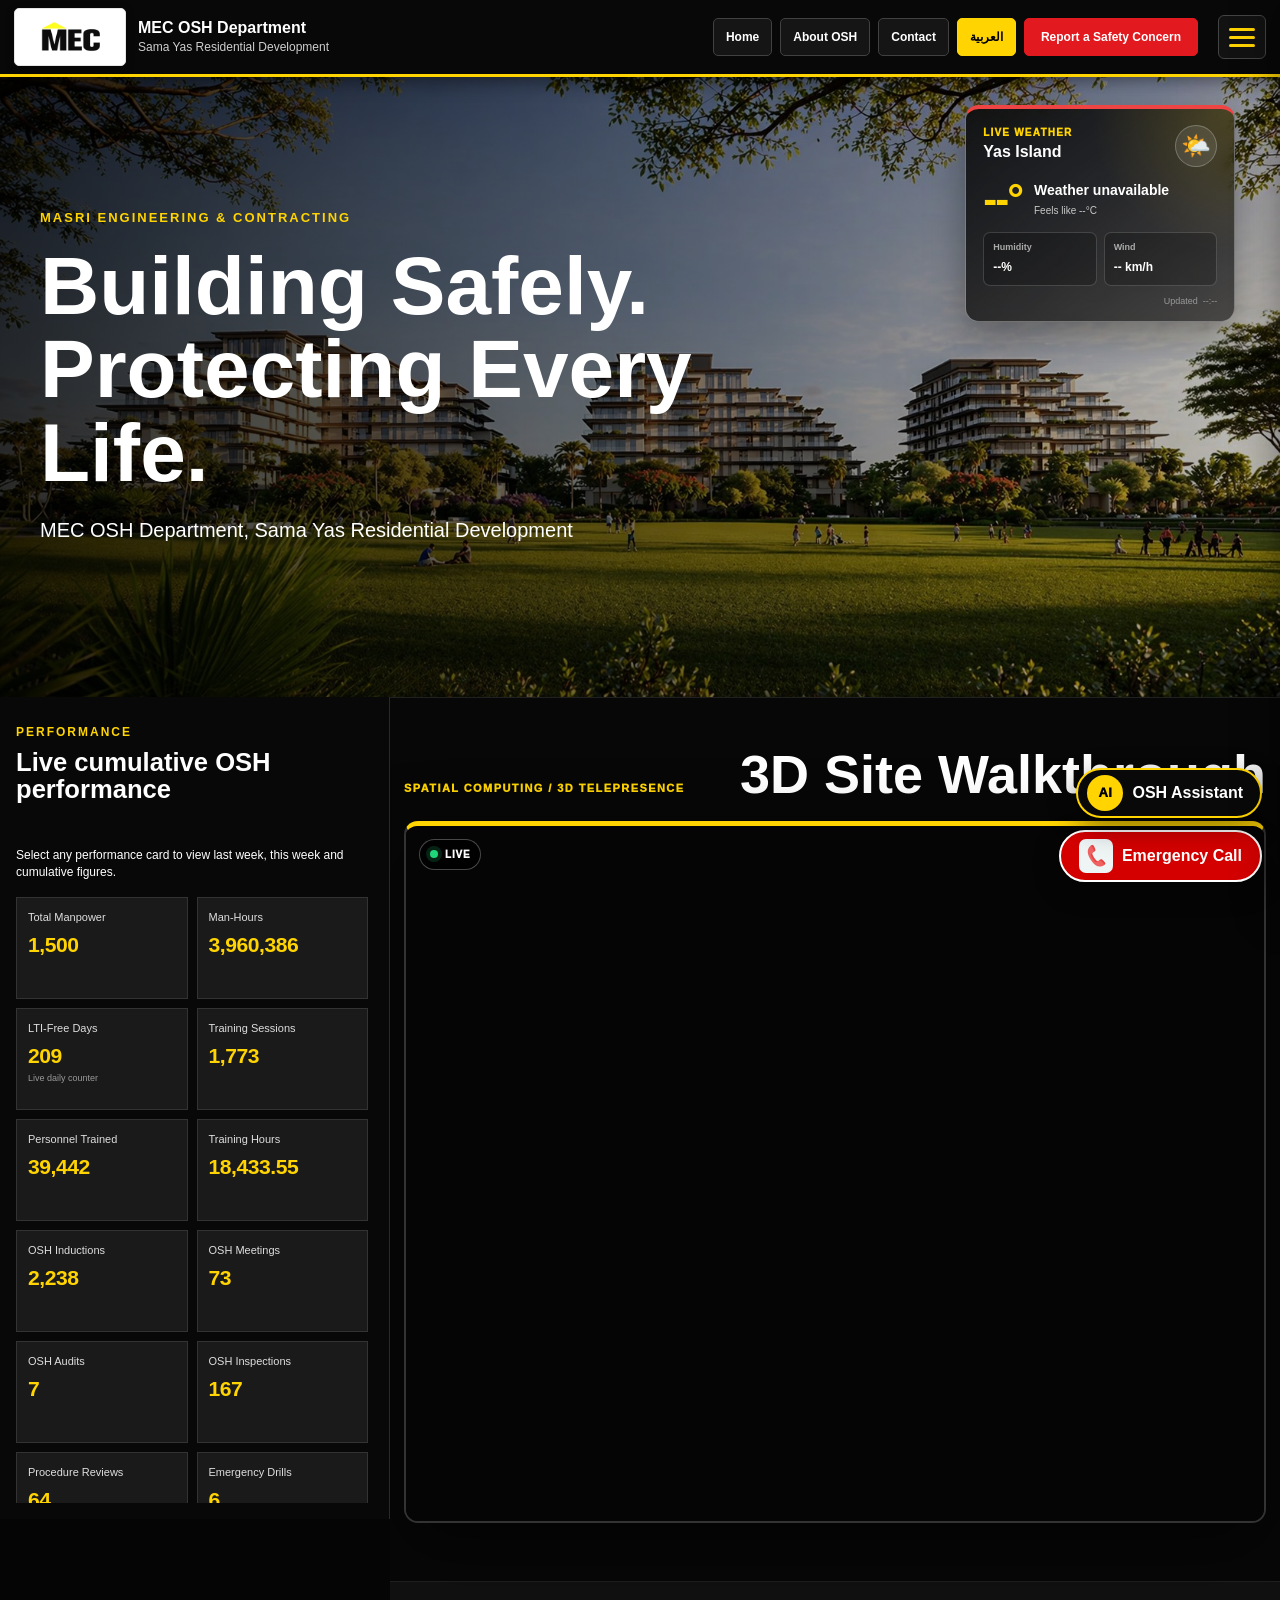
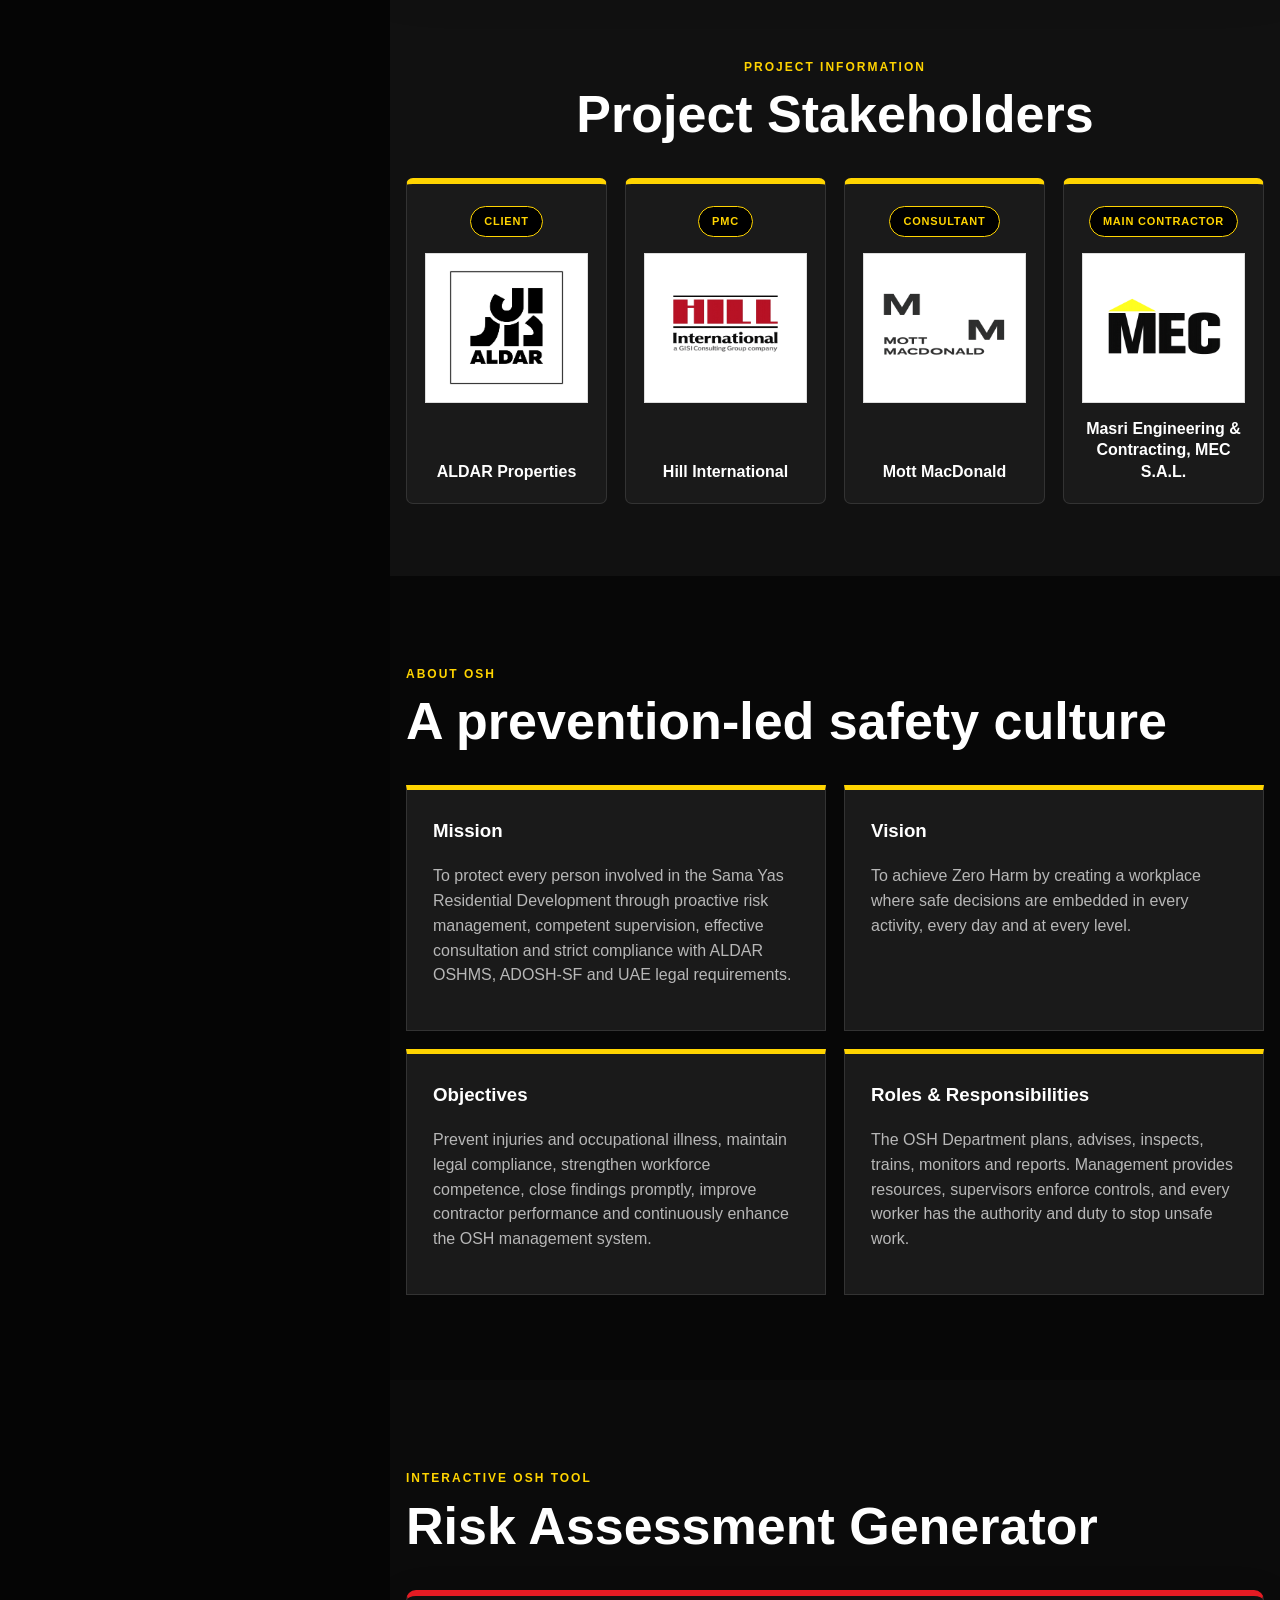
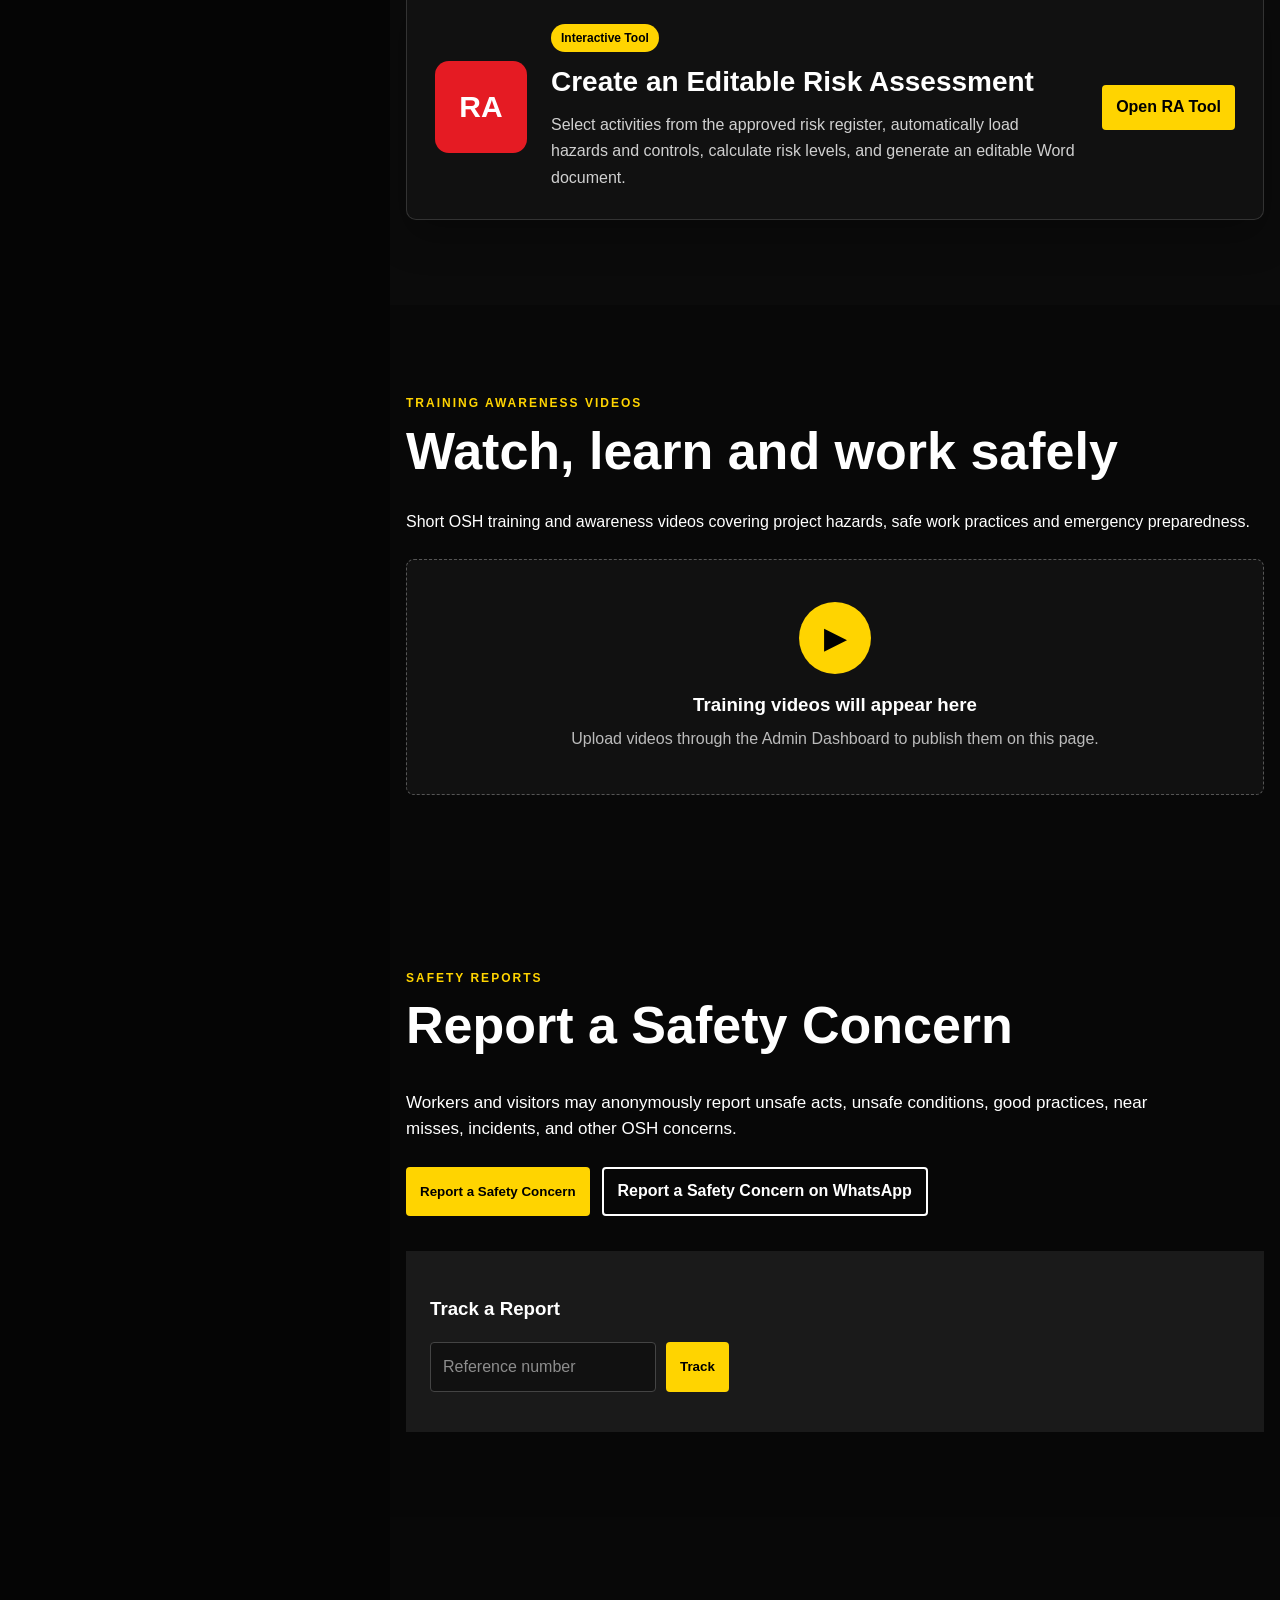
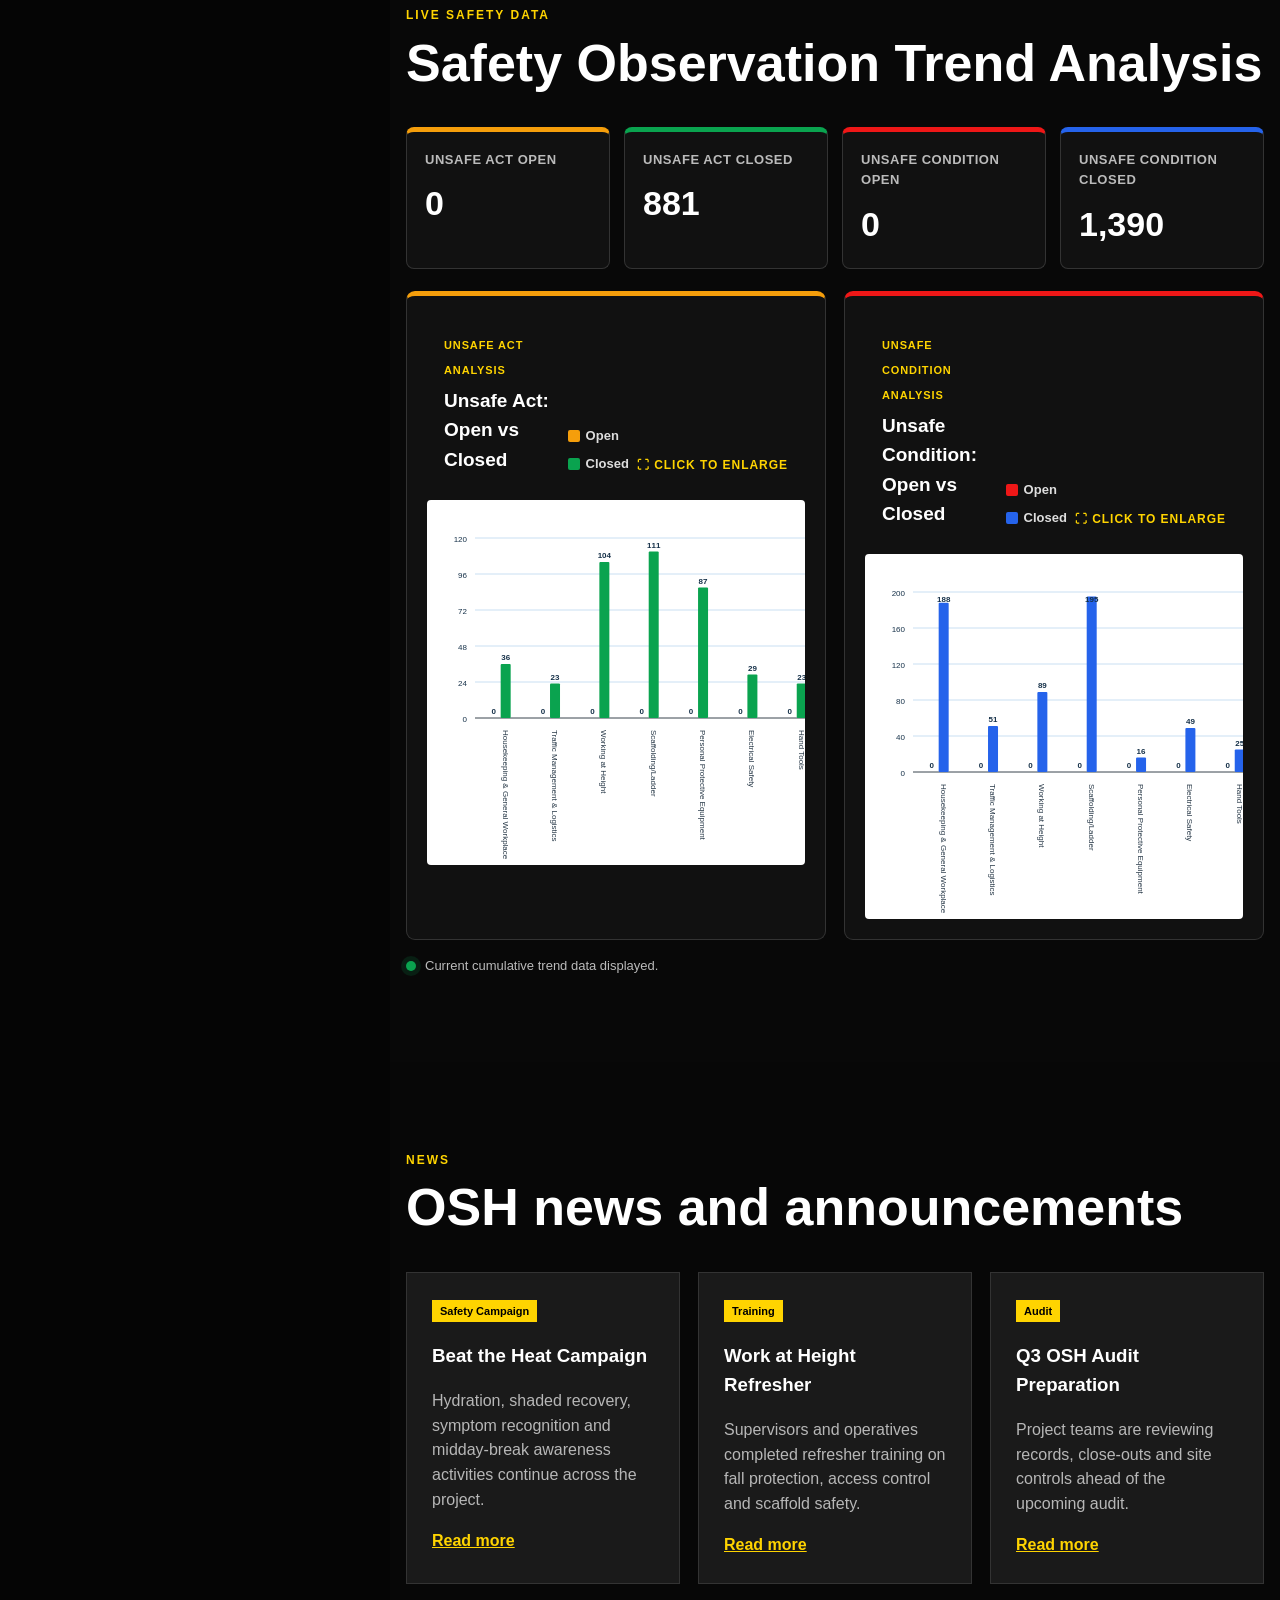
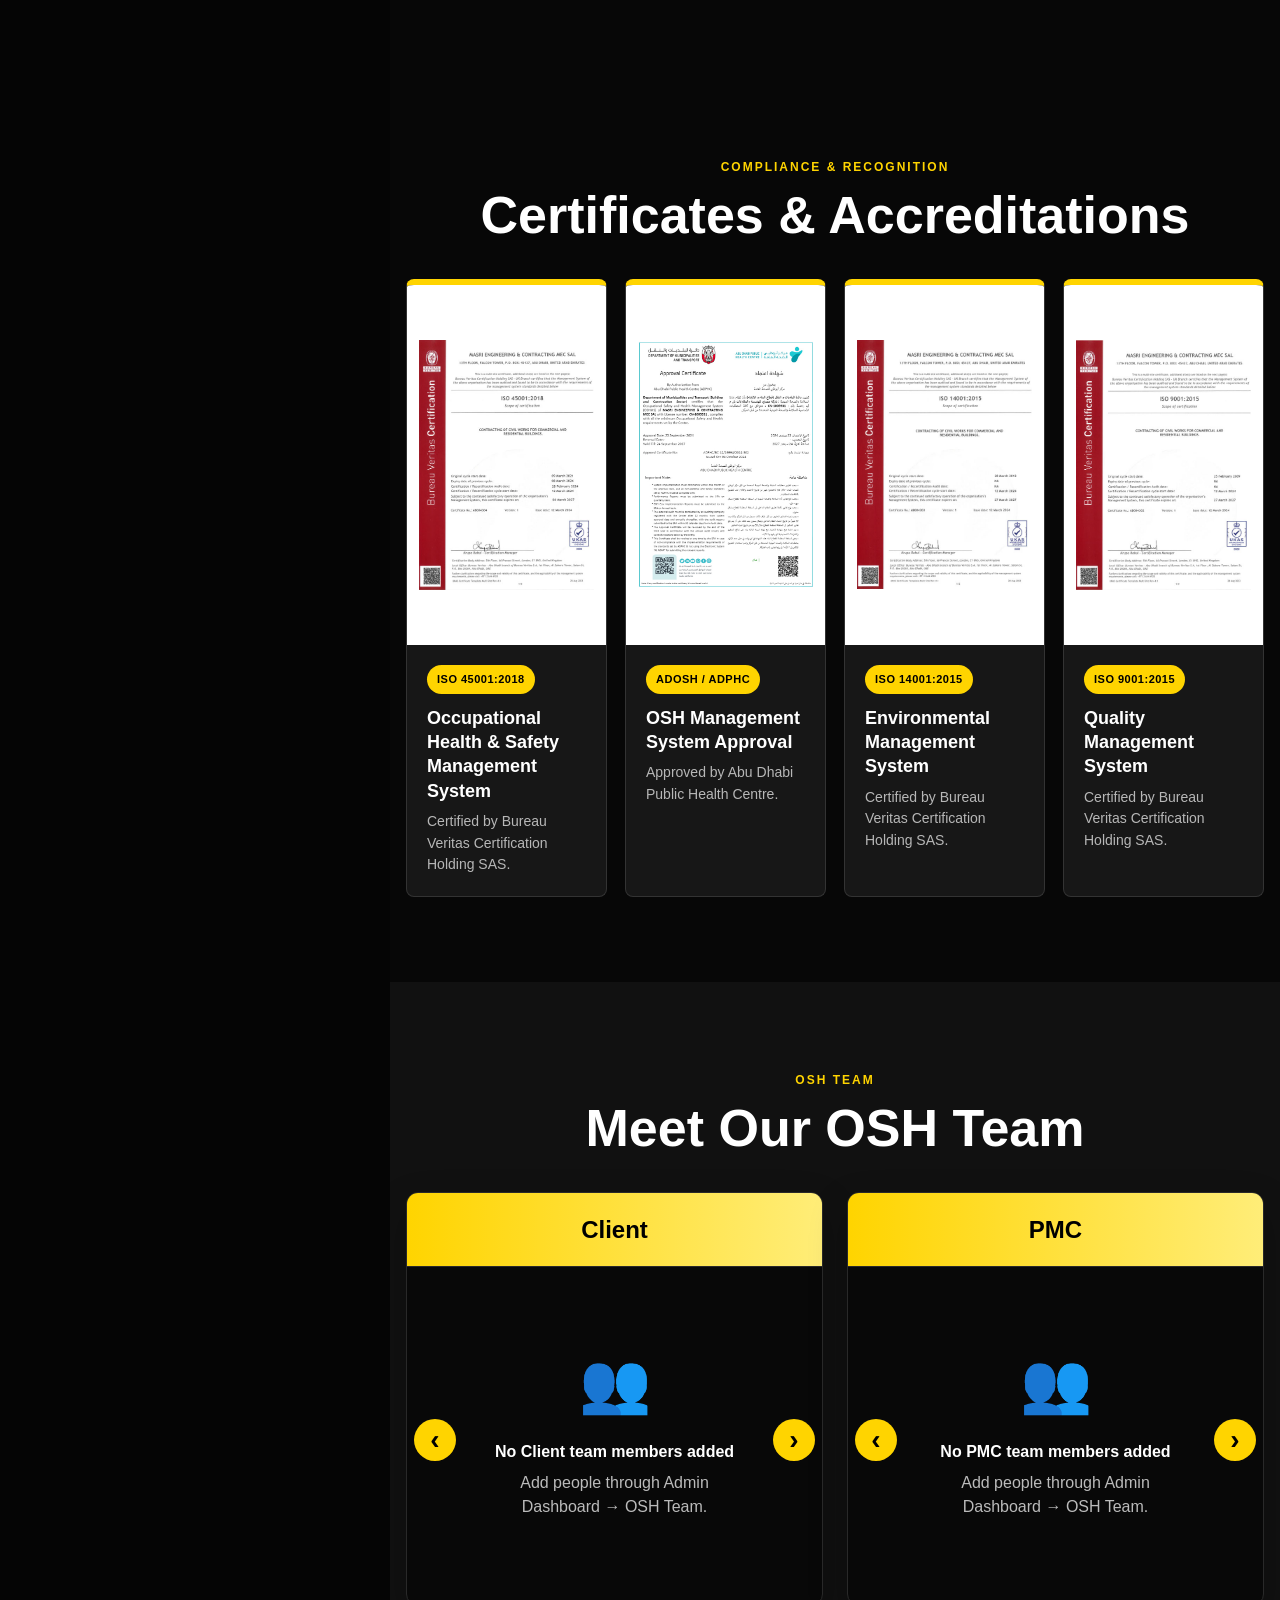
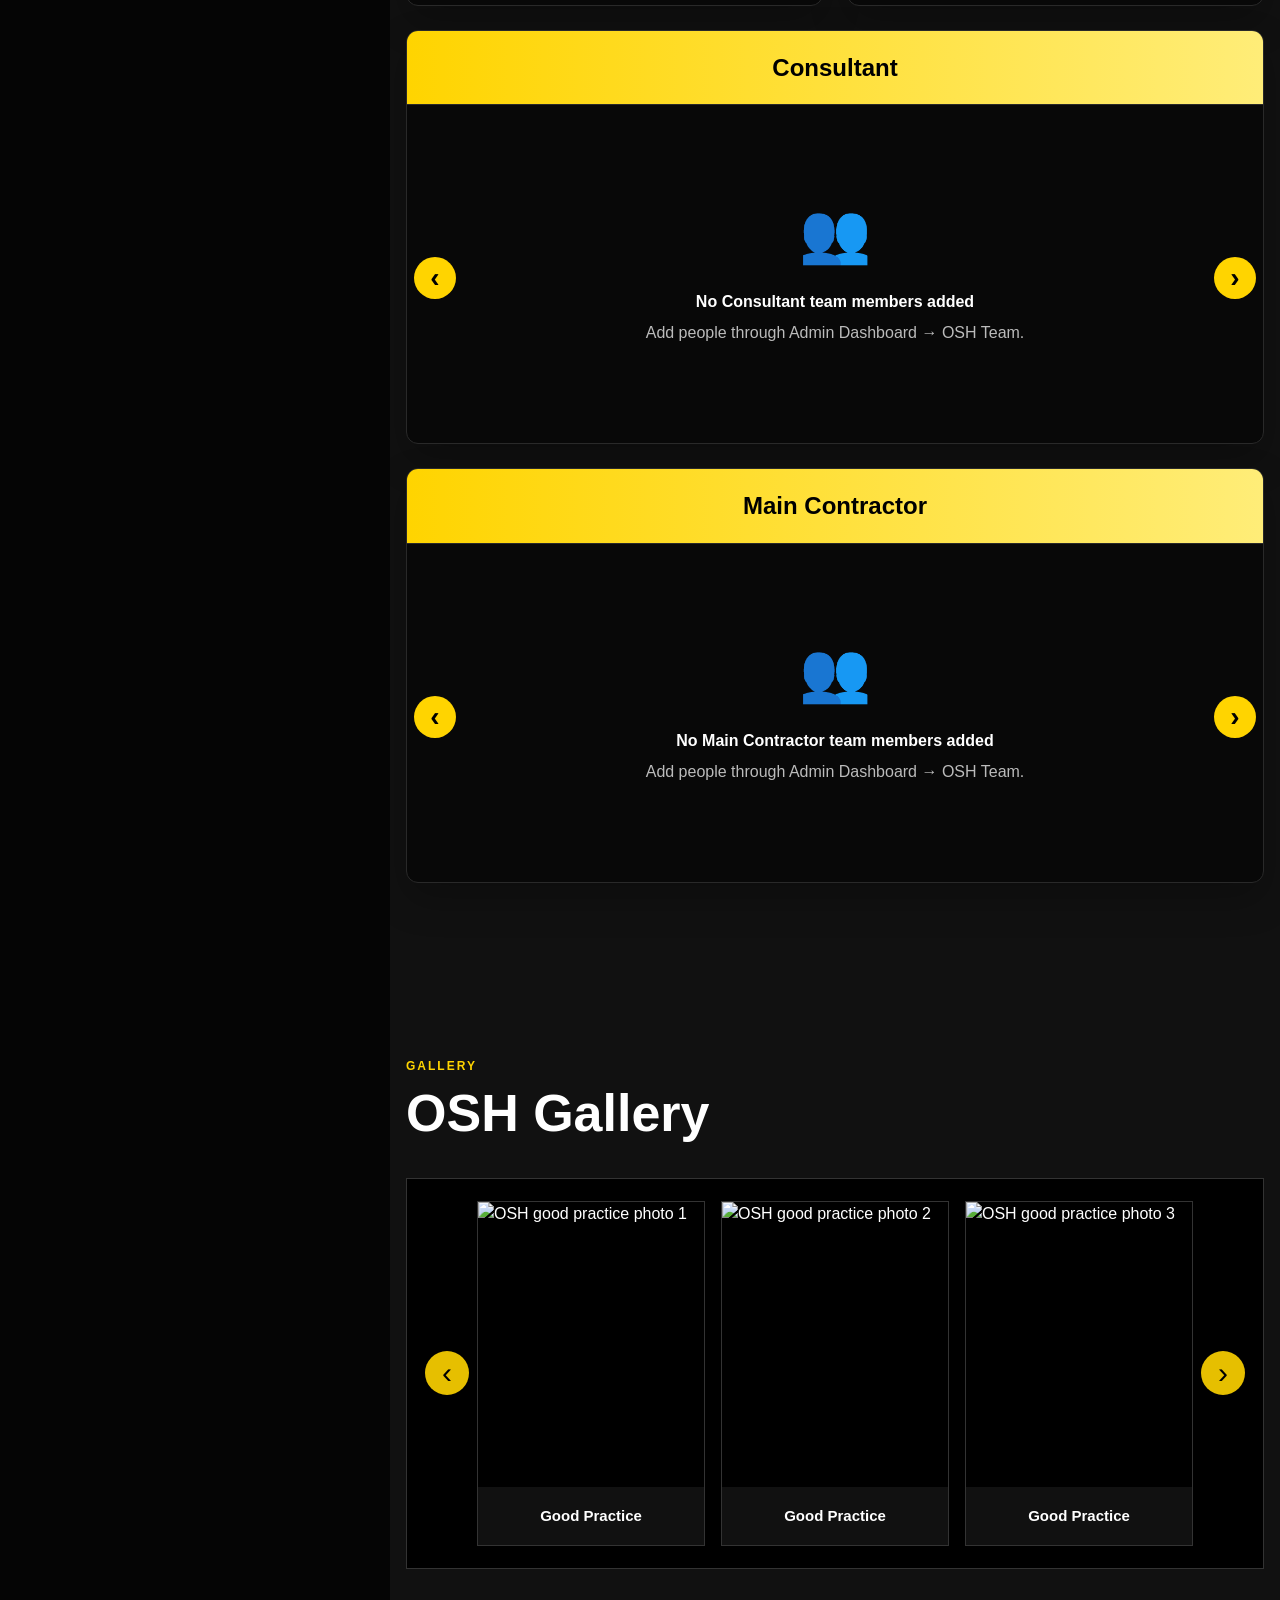
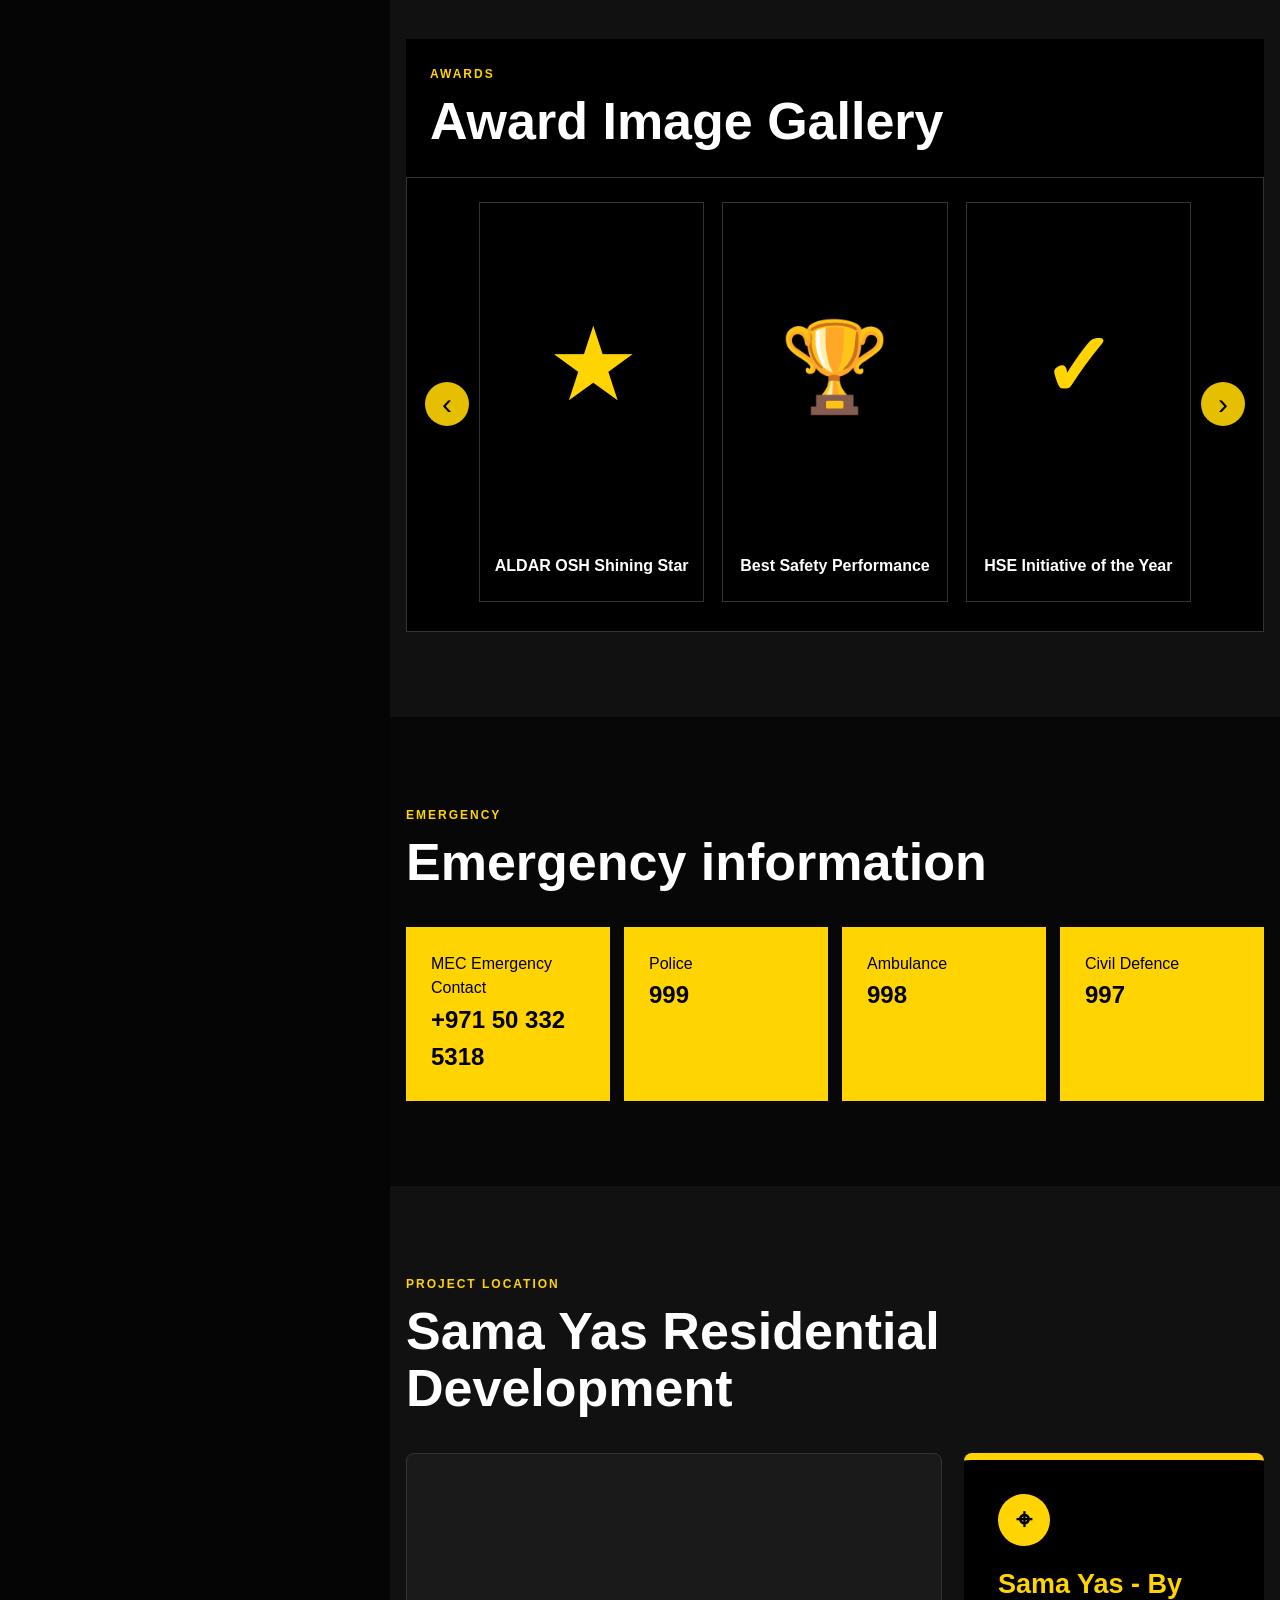
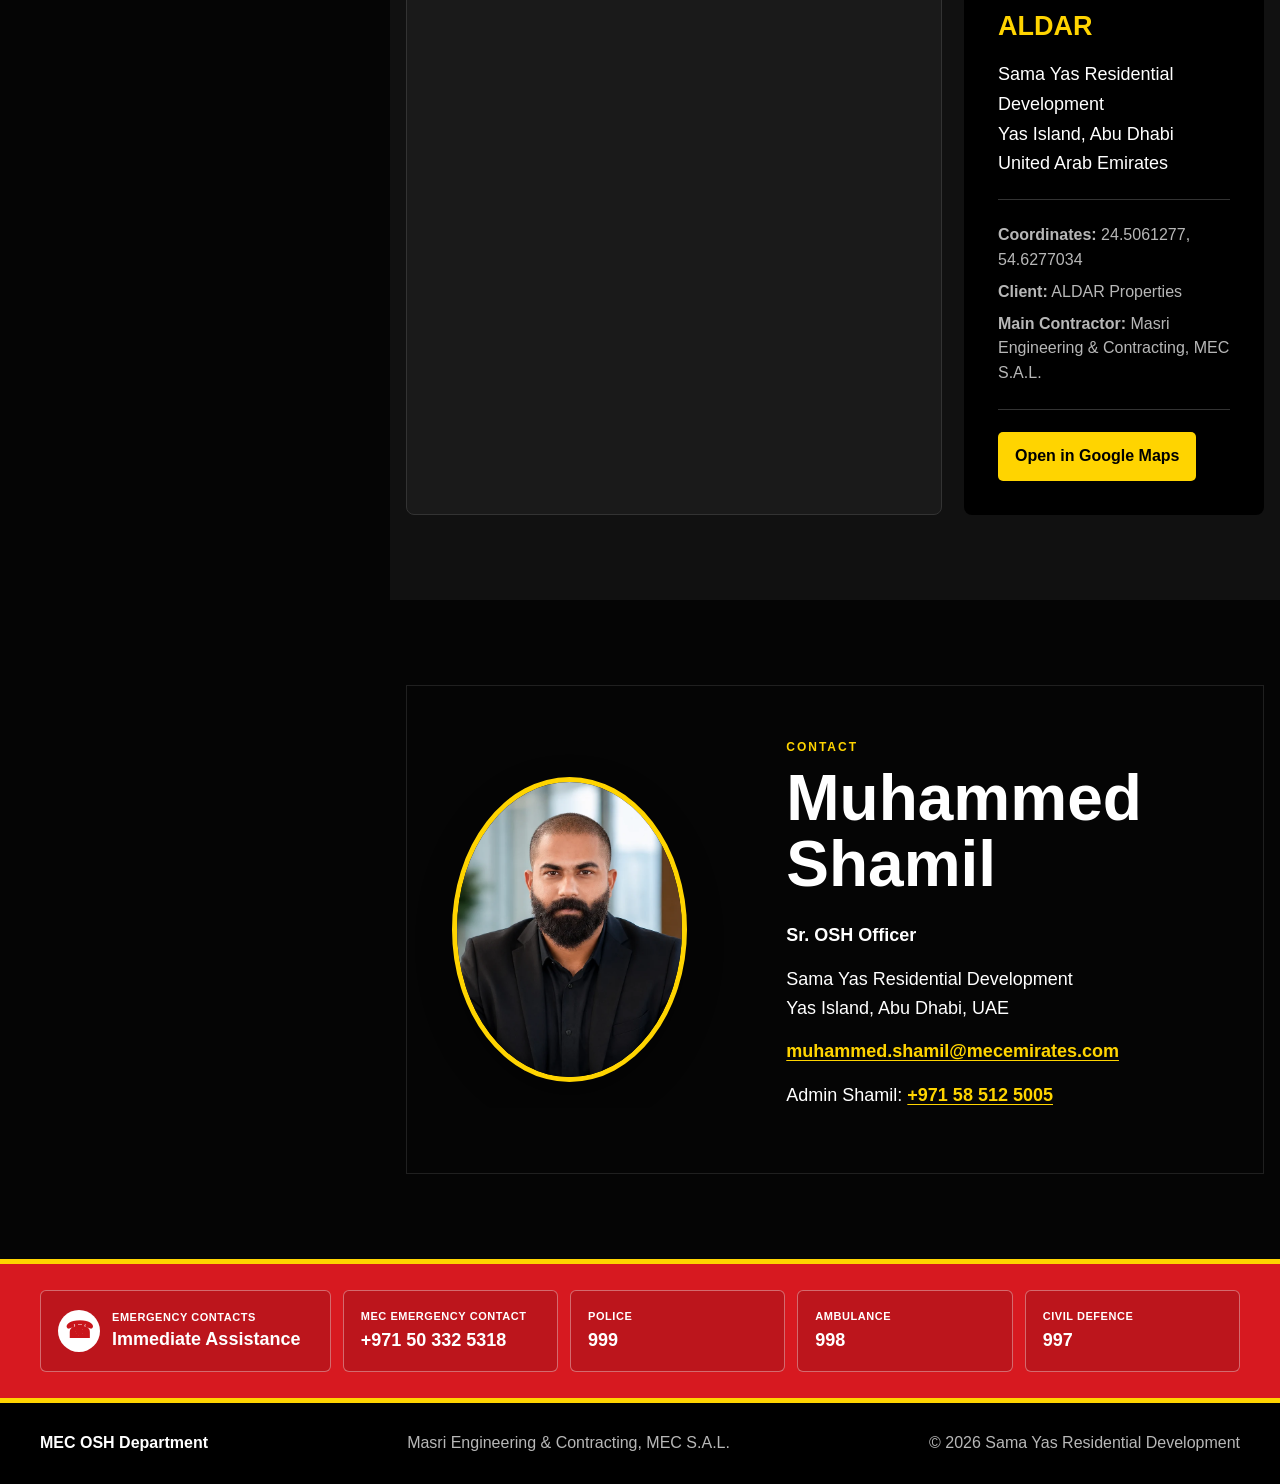
==== commit 6e3b2be8: "Add files via upload" ====
--- a/index.html
+++ b/index.html
@@ -5,7 +5,7 @@
 <meta name="viewport" content="width=device-width,initial-scale=1">
 <meta name="description" content="MEC OSH Department portal for Sama Yas Residential Development">
 <title>MEC OSH Department | Sama Yas</title>
-<link rel="stylesheet" href="styles.css?v=20260915-0918">
+<link rel="stylesheet" href="styles.css?v=20260915-0945">
 
 <style id="critical-top-navigation">
 .header .top-visible-links{
@@ -128,10 +128,7 @@
       <a href="#performance" data-i18n="performance">Performance</a>
       <a href="#documents" id="openDocumentLibrary" class="protected-document-link" data-i18n="documents">OSH Documents</a>
       <a class="risk-generator-nav" href="risk-assessment/">Risk Assessment Generator</a>
-      <a class="site-walkthrough-nav"
-         href="https://sama-yas-site-walkthrough.shamil-hse.chatgpt.site/"
-         target="_blank"
-         rel="noopener noreferrer">3D Site Walkthrough</a>
+      <a class="site-walkthrough-nav" href="#site-walkthrough">3D Site Walkthrough</a>
       <a href="#training-videos" data-i18n="trainingVideos">Training Awareness Videos</a>
       <a href="#reports" data-i18n="reports">Safety Reports</a>
       <a href="#trend-analysis">Trend Analysis</a>
@@ -226,30 +223,33 @@
 </section>
   </aside>
   <div class="post-hero-main">
-<section id="site-walkthrough" class="section site-walkthrough-section">
-  <div class="container">
-    <div class="site-walkthrough-card">
-      <div class="site-walkthrough-copy">
-        <span class="site-walkthrough-kicker" data-i18n="walkthroughKicker">Spatial Computing / 3D Telepresence</span>
-        <h2 data-i18n="walkthroughTitle">3D Site Walkthrough</h2>
-        <p data-i18n="walkthroughText">
-          Explore the live Sama Yas site walkthrough. The walkthrough opens from its
-          dedicated live link, so future model updates are reflected automatically
-          without uploading new 3D files to this website.
-        </p>
-      </div>
-
-      <a class="site-walkthrough-button"
-         href="https://sama-yas-site-walkthrough.shamil-hse.chatgpt.site/"
-         target="_blank"
-         rel="noopener noreferrer"
-         aria-label="Open live Sama Yas 3D Site Walkthrough">
-        <span class="site-walkthrough-button-icon" aria-hidden="true">3D</span>
-        <span>
-          <small data-i18n="walkthroughLive">LIVE WALKTHROUGH</small>
-          <strong data-i18n="walkthroughOpen">Open 3D Site Walkthrough</strong>
-        </span>
-      </a>
+<section id="site-walkthrough"
+         class="section site-walkthrough-section"
+         aria-labelledby="siteWalkthroughTitle">
+  <div class="container site-walkthrough-container">
+    <div class="site-walkthrough-heading">
+      <span class="site-walkthrough-kicker"
+            data-i18n="walkthroughKicker">Spatial Computing / 3D Telepresence</span>
+      <h2 id="siteWalkthroughTitle"
+          data-i18n="walkthroughTitle">3D Site Walkthrough</h2>
+    </div>
+
+    <div class="site-walkthrough-frame-wrap">
+      <div class="site-walkthrough-live-badge" aria-hidden="true">
+        <span></span>
+        LIVE
+      </div>
+
+      <iframe
+        id="siteWalkthroughFrame"
+        class="site-walkthrough-frame"
+        src="https://sama-yas-site-walkthrough.shamil-hse.chatgpt.site/"
+        title="Sama Yas 3D Site Walkthrough"
+        loading="lazy"
+        allow="fullscreen; xr-spatial-tracking; accelerometer; gyroscope; autoplay"
+        allowfullscreen
+        referrerpolicy="strict-origin-when-cross-origin">
+      </iframe>
     </div>
   </div>
 </section>
@@ -1140,7 +1140,7 @@
 <script>window.CATEGORY_DATA=[{"name": "Housekeeping & General Workplace Amenities", "ua": 36, "uc": 188}, {"name": "Traffic Management & Logistics", "ua": 23, "uc": 51}, {"name": "Working at Height", "ua": 104, "uc": 89}, {"name": "Scaffolding/Ladder", "ua": 111, "uc": 195}, {"name": "Personal Protective Equipment", "ua": 87, "uc": 16}, {"name": "Electrical Safety", "ua": 29, "uc": 49}, {"name": "Hand Tools", "ua": 23, "uc": 25}, {"name": "Excavations", "ua": 4, "uc": 3}, {"name": "Lifting Equipment and Lifting Accessories", "ua": 31, "uc": 45}, {"name": "Portable Power Tools", "ua": 32, "uc": 49}, {"name": "Plant and Equipment", "ua": 20, "uc": 32}, {"name": "Confined Space", "ua": 1, "uc": 8}, {"name": "Hot Work Operations", "ua": 41, "uc": 41}, {"name": "Compressed Air and Gases", "ua": 0, "uc": 9}, {"name": "Manual Handling", "ua": 17, "uc": 9}, {"name": "Welfare Facilities", "ua": 28, "uc": 39}, {"name": "Hazardous Substances", "ua": 0, "uc": 20}, {"name": "Machine Guarding", "ua": 5, "uc": 8}, {"name": "Storage Arrangements", "ua": 22, "uc": 115}, {"name": "Barricading of Hazards", "ua": 62, "uc": 112}, {"name": "Access and Egress", "ua": 56, "uc": 78}, {"name": "Permit to Work", "ua": 20, "uc": 14}, {"name": "Safety Signage & Signals", "ua": 14, "uc": 14}, {"name": "Falsework/Formwork", "ua": 96, "uc": 112}, {"name": "Waste Management", "ua": 15, "uc": 66}, {"name": "First Aid Case", "ua": 4, "uc": 2}, {"name": "Near Miss Incident", "ua": 0, "uc": 0}, {"name": "Property Damage", "ua": 0, "uc": 0}, {"name": "Lost Time Injury", "ua": 0, "uc": 1}];</script>
 <script src="https://cdn.jsdelivr.net/npm/@supabase/supabase-js@2"></script>
 <script src="supabase-config.js"></script>
-<script src="app.js?v=20260915-0918"></script>
+<script src="app.js?v=20260915-0945"></script>
 
 
 <button id="oshChatbotToggle"
--- a/styles.css
+++ b/styles.css
@@ -4529,3 +4529,113 @@
     justify-content:center;
   }
 }
+
+
+/* Embedded live 3D Site Walkthrough */
+.site-walkthrough-section{
+  padding:48px 0 58px!important;
+  background:#070707!important;
+  color:#fff;
+  border-top:1px solid #202020;
+  border-bottom:1px solid #202020;
+}
+.site-walkthrough-container{
+  width:min(100% - 28px,1500px);
+  max-width:1500px;
+}
+.site-walkthrough-heading{
+  display:flex;
+  align-items:end;
+  justify-content:space-between;
+  gap:20px;
+  margin-bottom:18px;
+}
+.site-walkthrough-kicker{
+  display:block;
+  margin-bottom:6px;
+  color:#ffd400;
+  font-size:11px;
+  font-weight:1000;
+  letter-spacing:.13em;
+  text-transform:uppercase;
+}
+.site-walkthrough-heading h2{
+  margin:0;
+  color:#fff;
+  font-size:clamp(32px,4.5vw,54px);
+  line-height:1.05;
+}
+.site-walkthrough-frame-wrap{
+  position:relative;
+  width:100%;
+  height:min(78vh,820px);
+  min-height:560px;
+  overflow:hidden;
+  border:2px solid #333;
+  border-top:5px solid #ffd400;
+  border-radius:14px;
+  background:#050505;
+  box-shadow:0 22px 70px rgba(0,0,0,.52);
+}
+.site-walkthrough-frame{
+  display:block;
+  width:100%;
+  height:100%;
+  border:0;
+  background:#050505;
+}
+.site-walkthrough-live-badge{
+  position:absolute;
+  top:13px;
+  left:13px;
+  z-index:4;
+  display:flex;
+  align-items:center;
+  gap:7px;
+  padding:7px 10px;
+  border:1px solid rgba(255,255,255,.28);
+  border-radius:999px;
+  background:rgba(0,0,0,.72);
+  color:#fff;
+  font-size:10px;
+  font-weight:1000;
+  letter-spacing:.08em;
+  pointer-events:none;
+  backdrop-filter:blur(5px);
+}
+.site-walkthrough-live-badge span{
+  width:8px;
+  height:8px;
+  border-radius:50%;
+  background:#20d67b;
+  box-shadow:0 0 0 4px rgba(32,214,123,.16);
+}
+.site-walkthrough-nav::after{
+  content:"3D"!important;
+}
+html[dir=rtl] .site-walkthrough-live-badge{
+  left:auto;
+  right:13px;
+}
+@media(max-width:900px){
+  .site-walkthrough-section{
+    padding:36px 0 44px!important;
+  }
+  .site-walkthrough-frame-wrap{
+    height:70vh;
+    min-height:500px;
+  }
+}
+@media(max-width:650px){
+  .site-walkthrough-container{
+    width:min(100% - 16px,1500px);
+  }
+  .site-walkthrough-heading{
+    margin-bottom:12px;
+  }
+  .site-walkthrough-frame-wrap{
+    height:72vh;
+    min-height:480px;
+    border-radius:9px;
+  }
+}
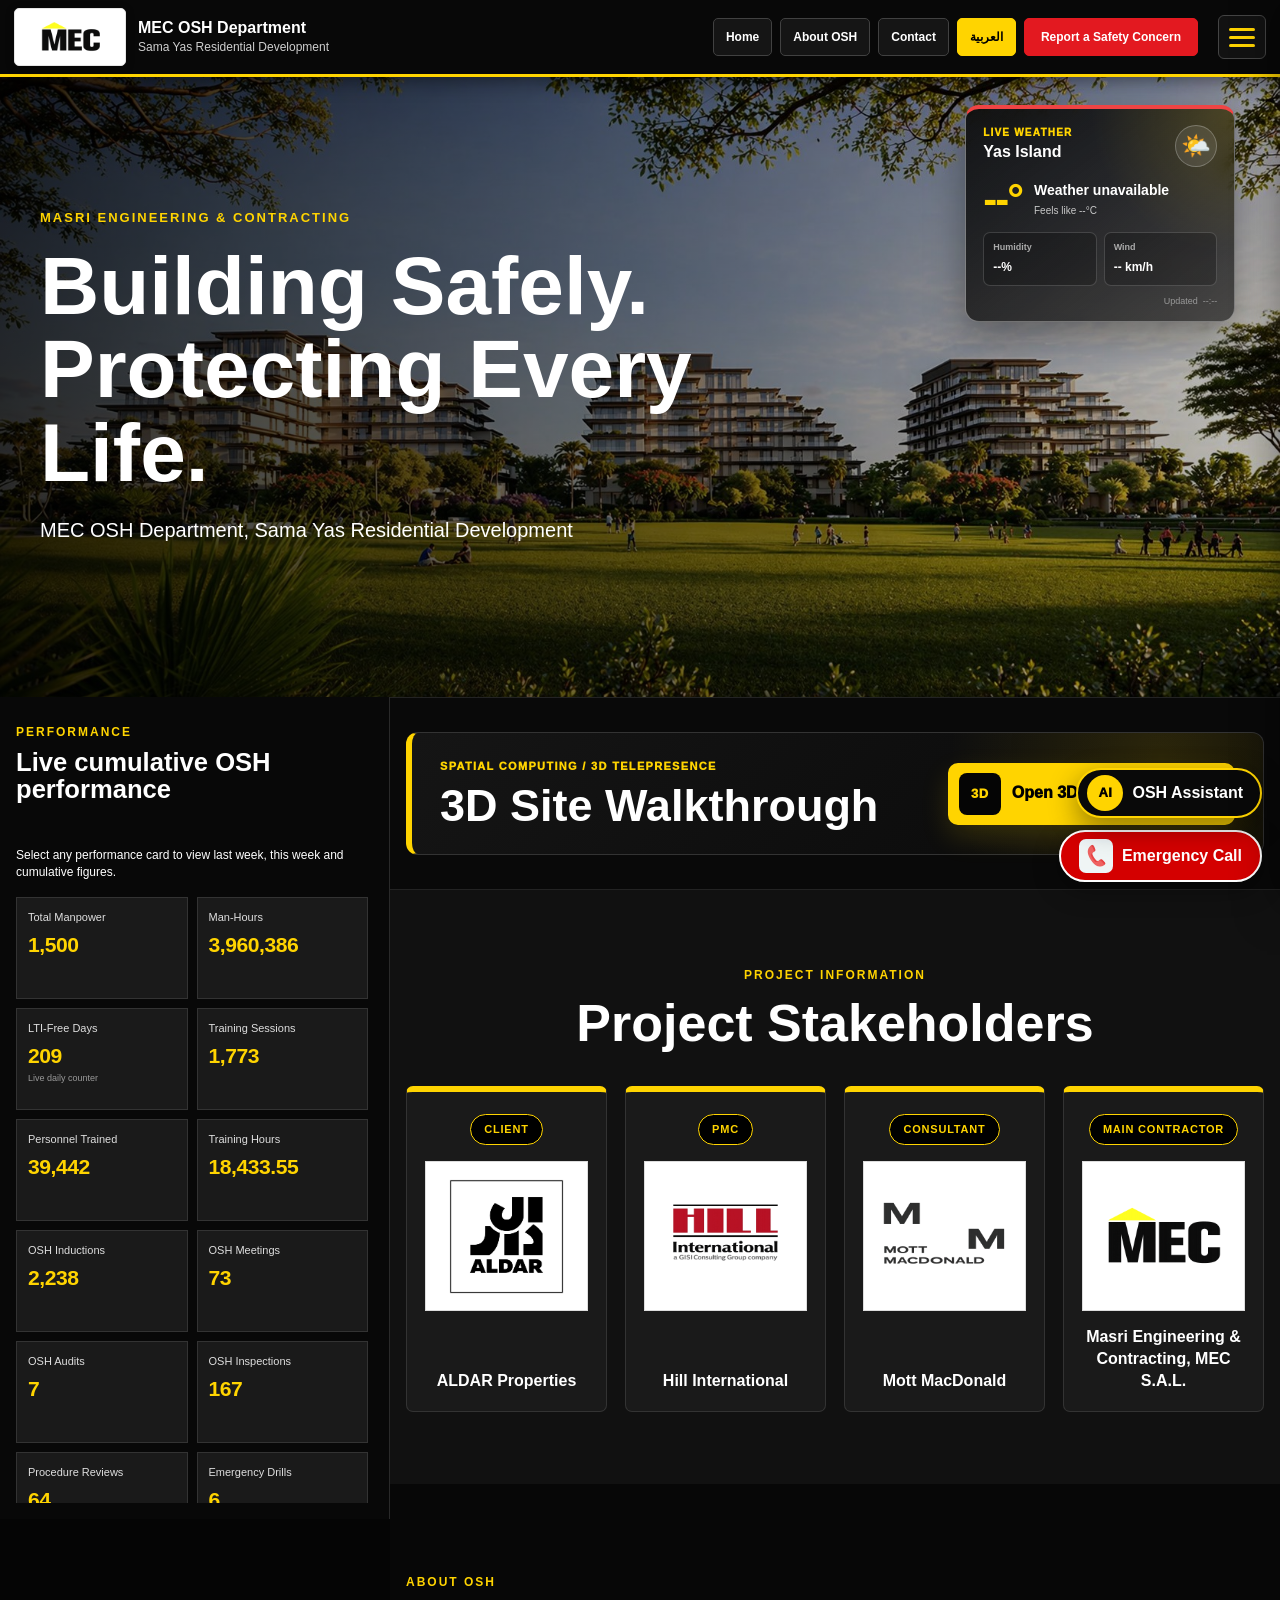
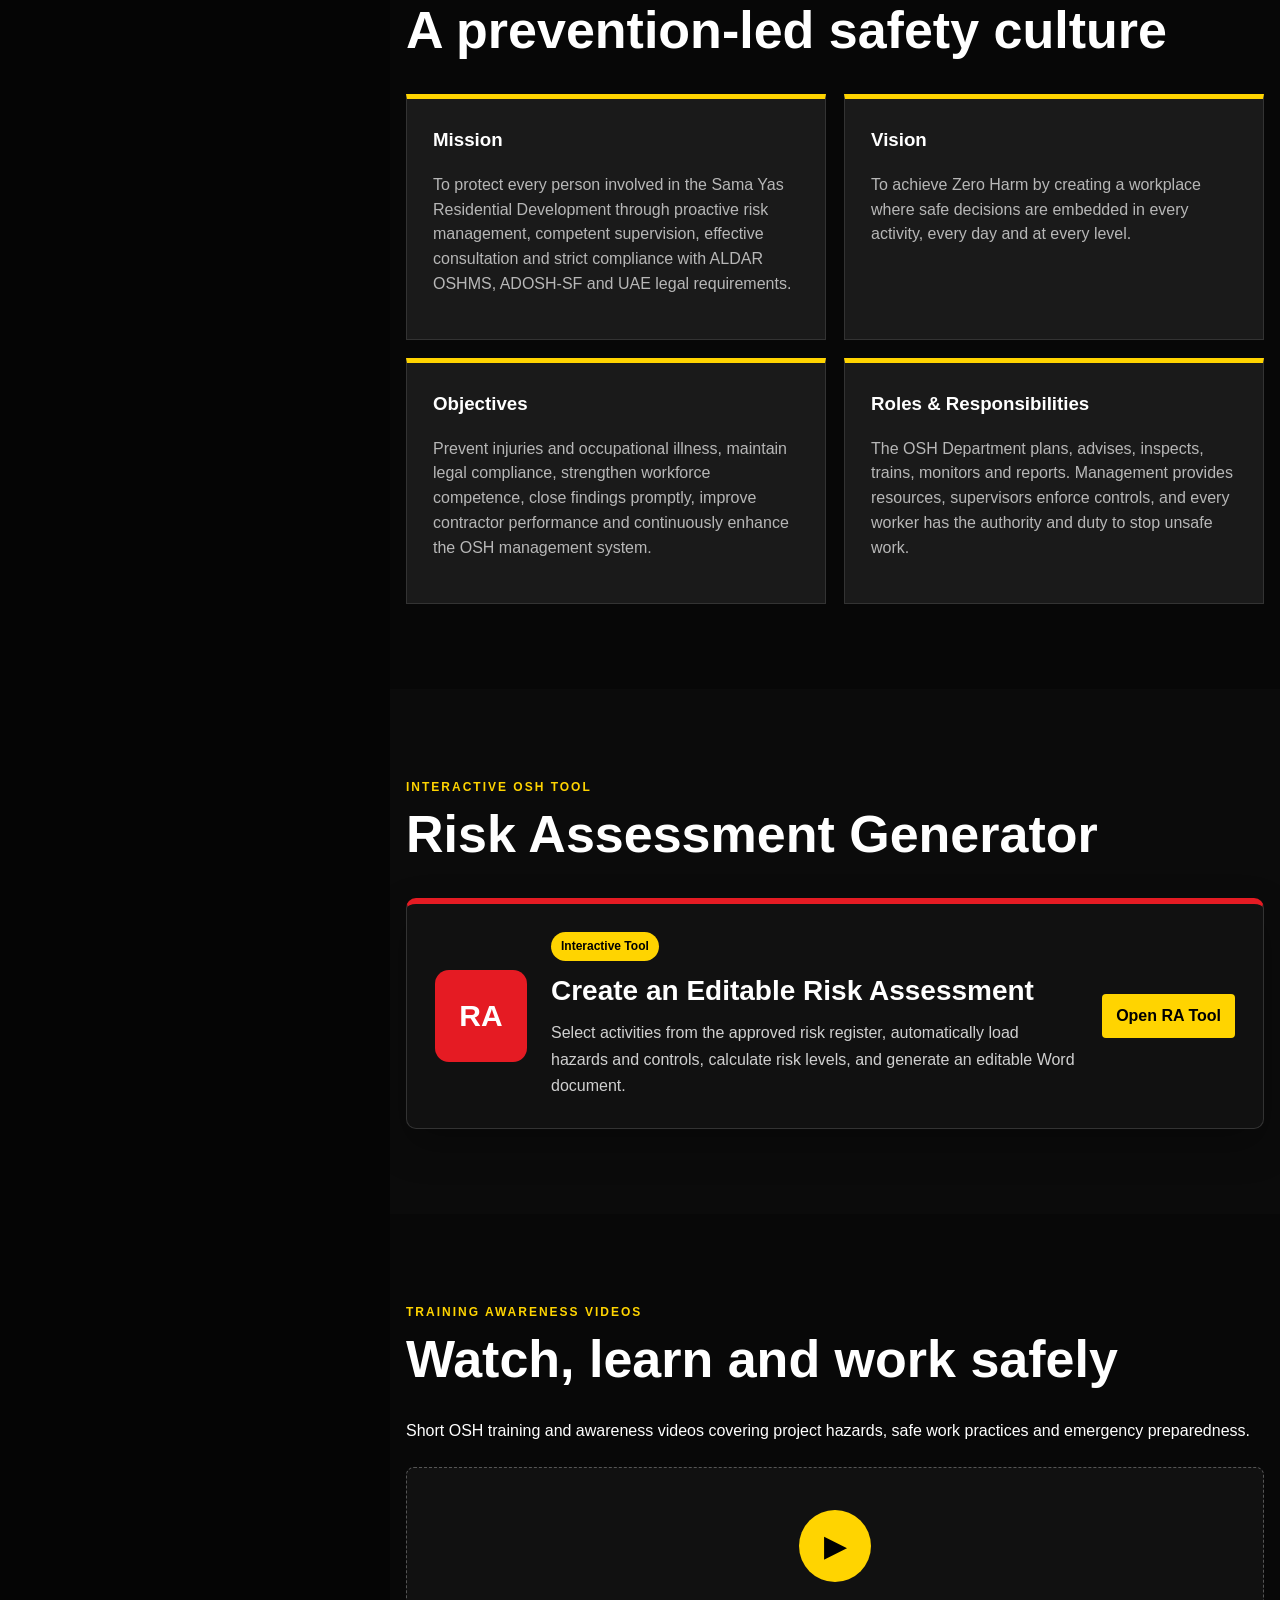
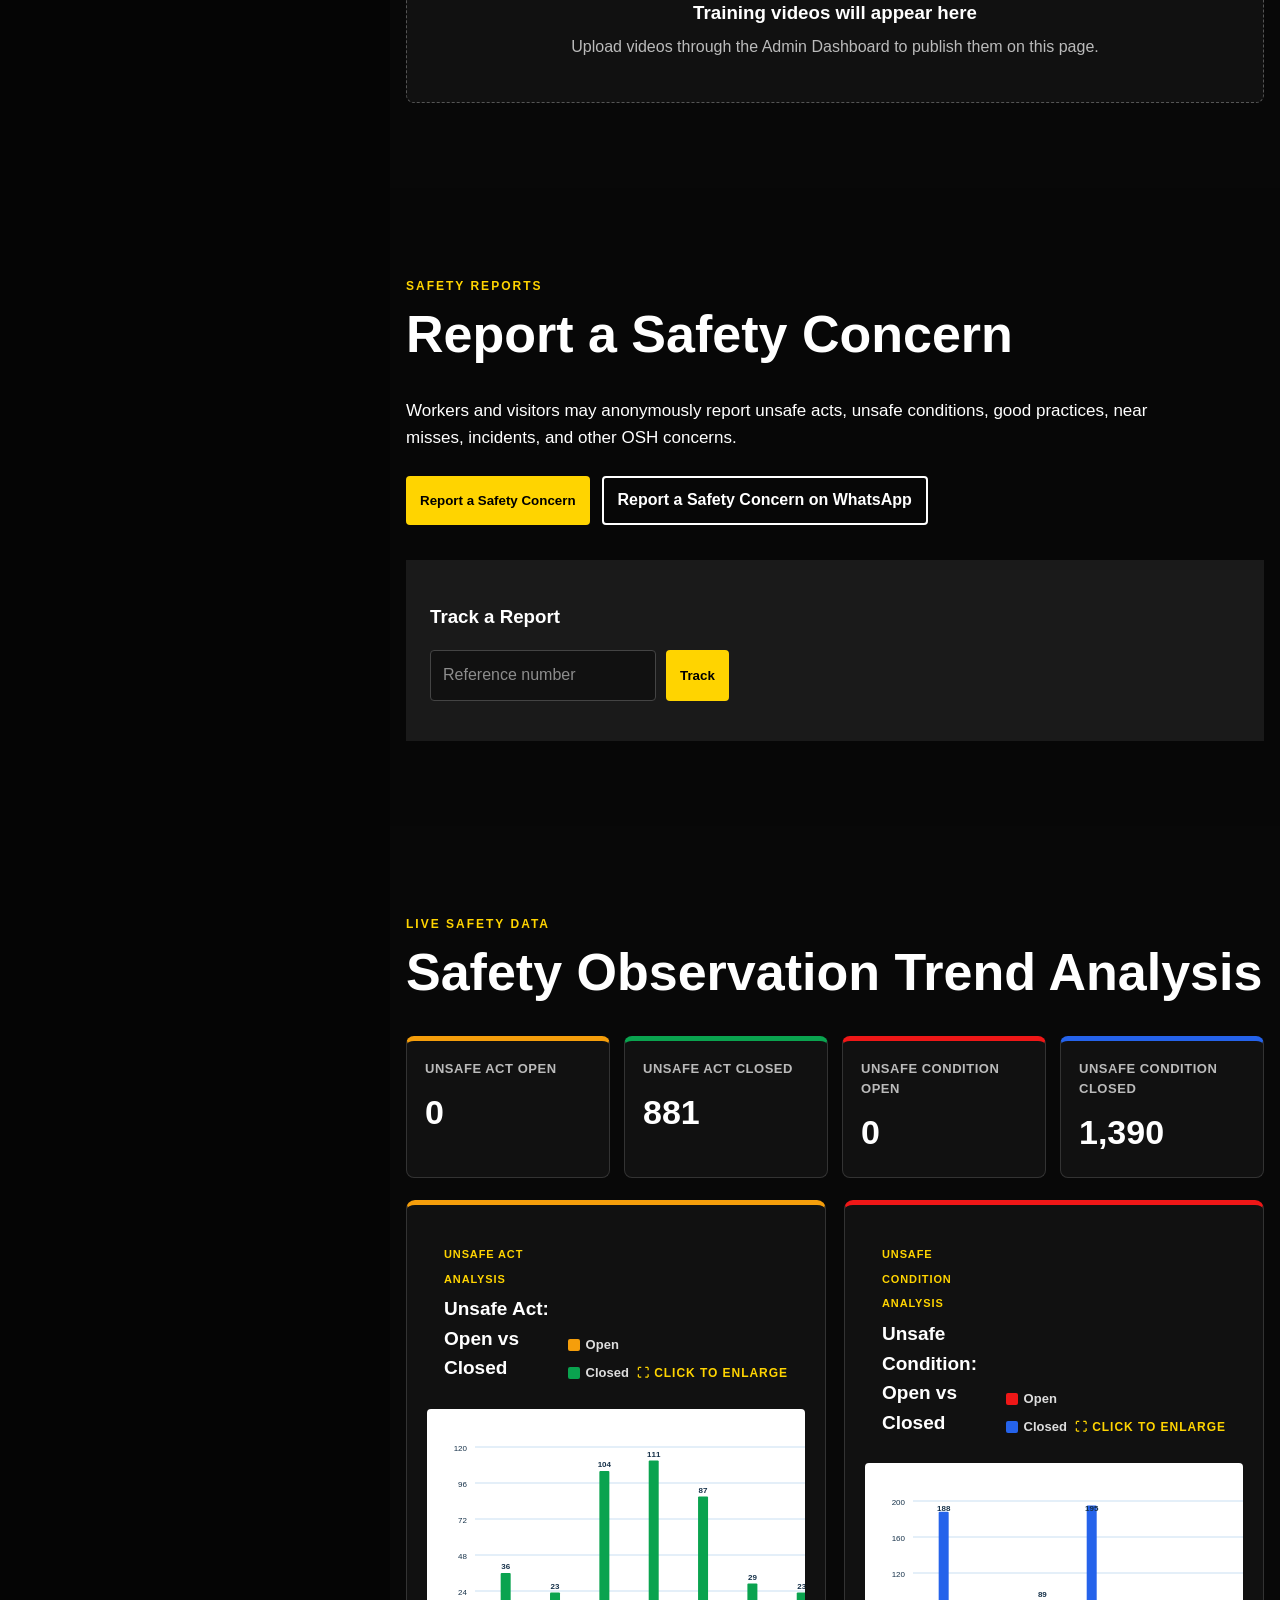
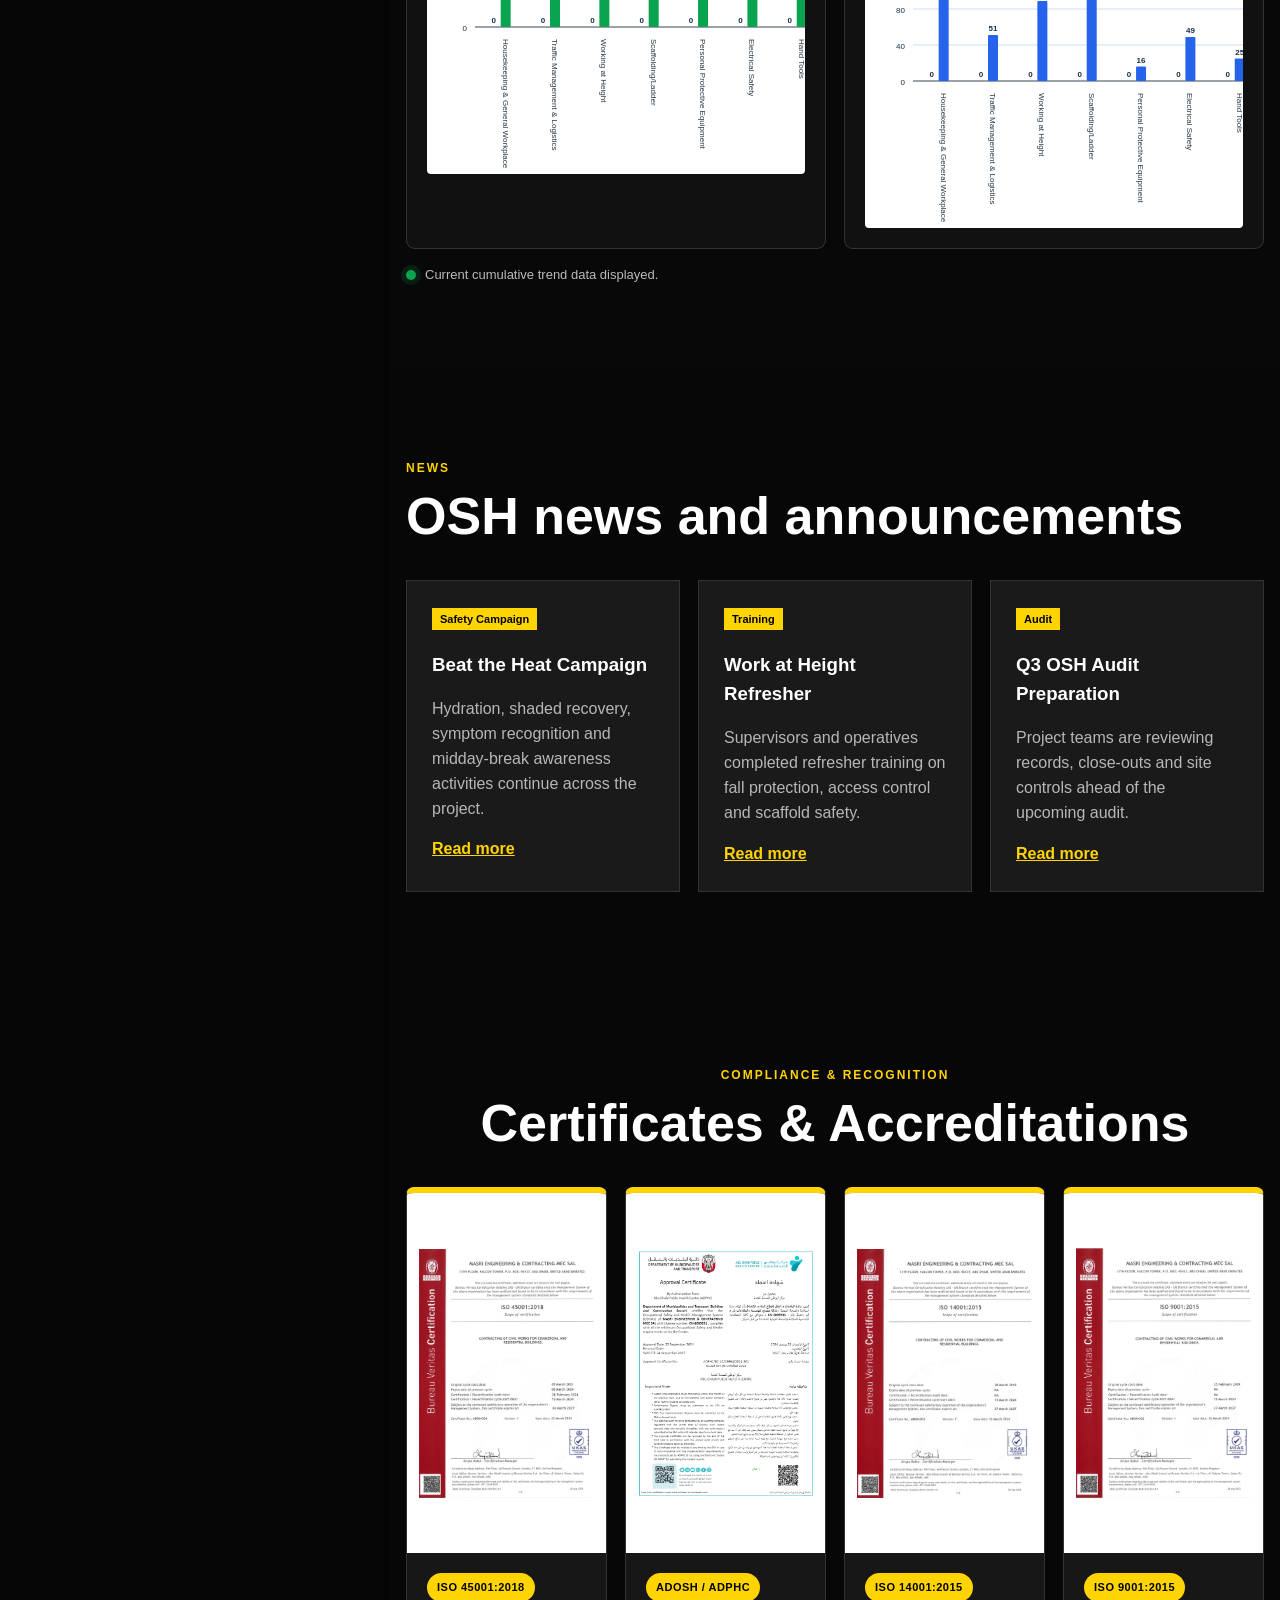
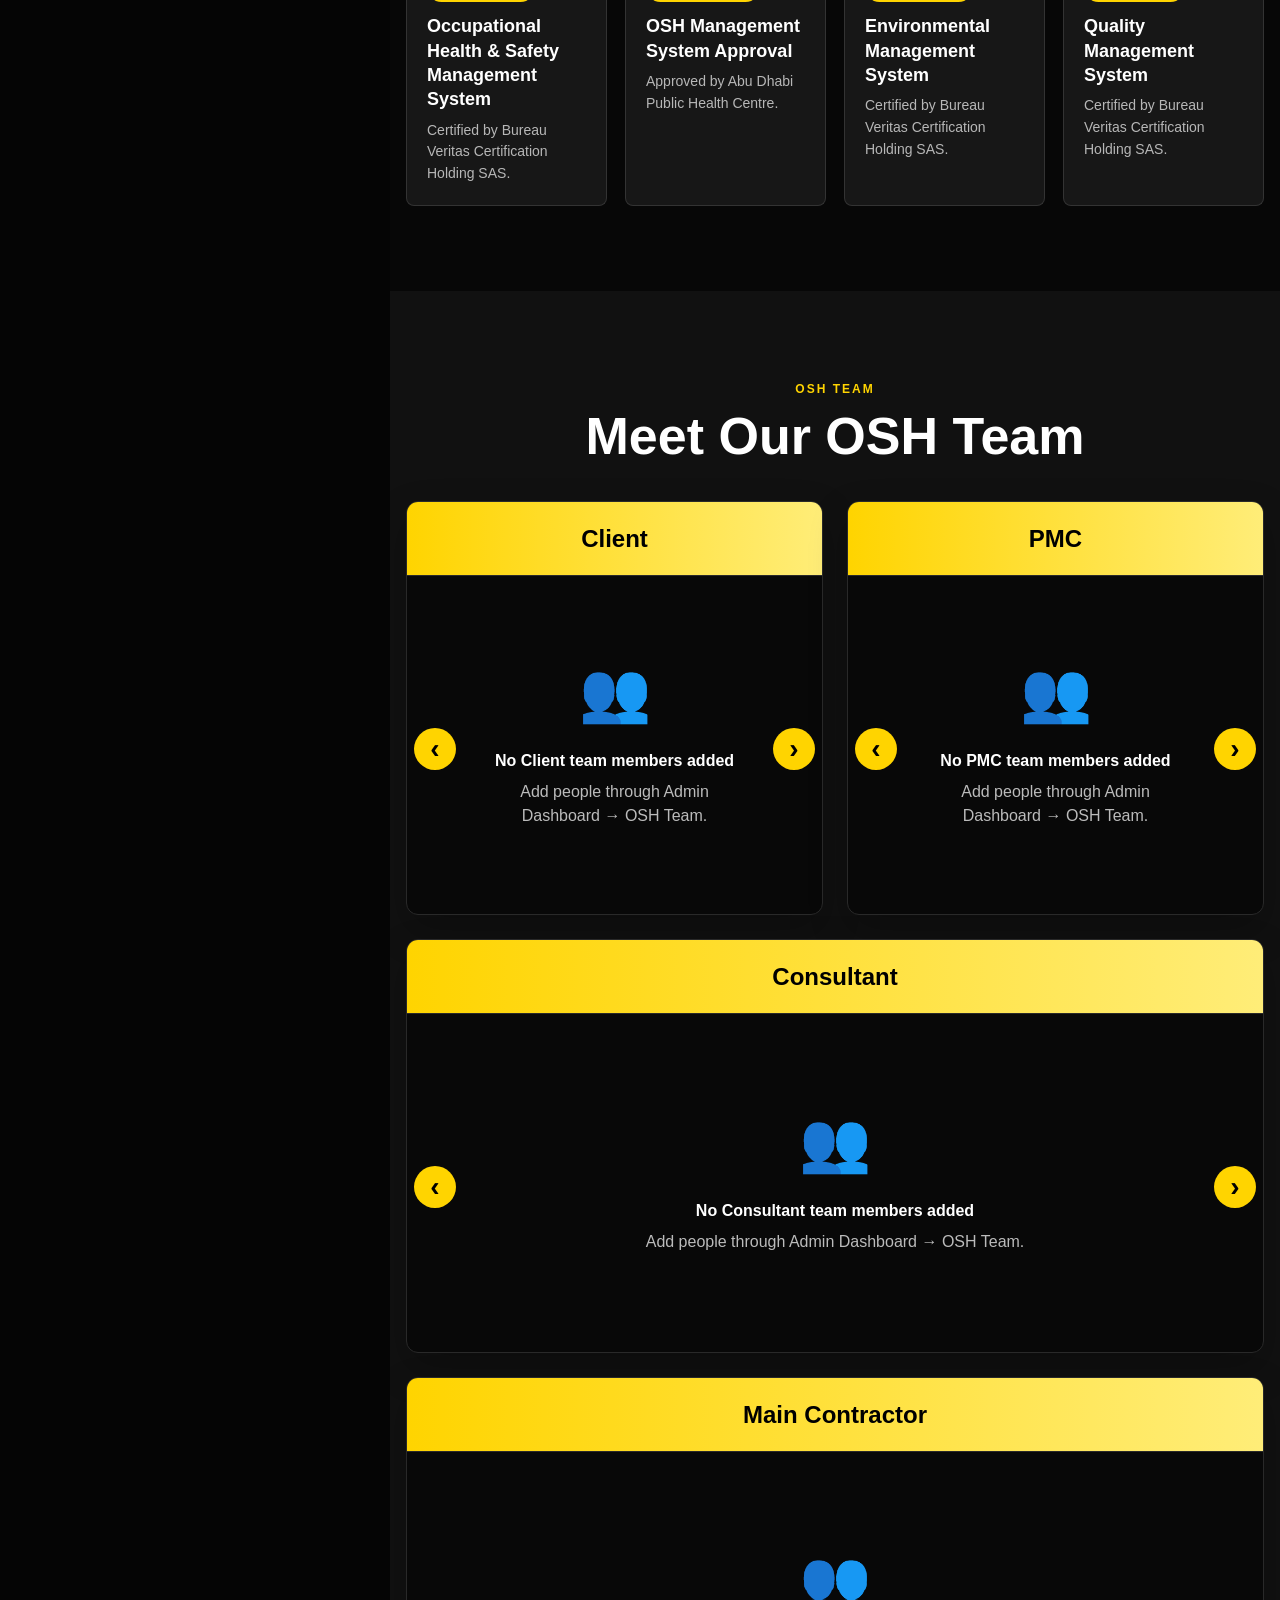
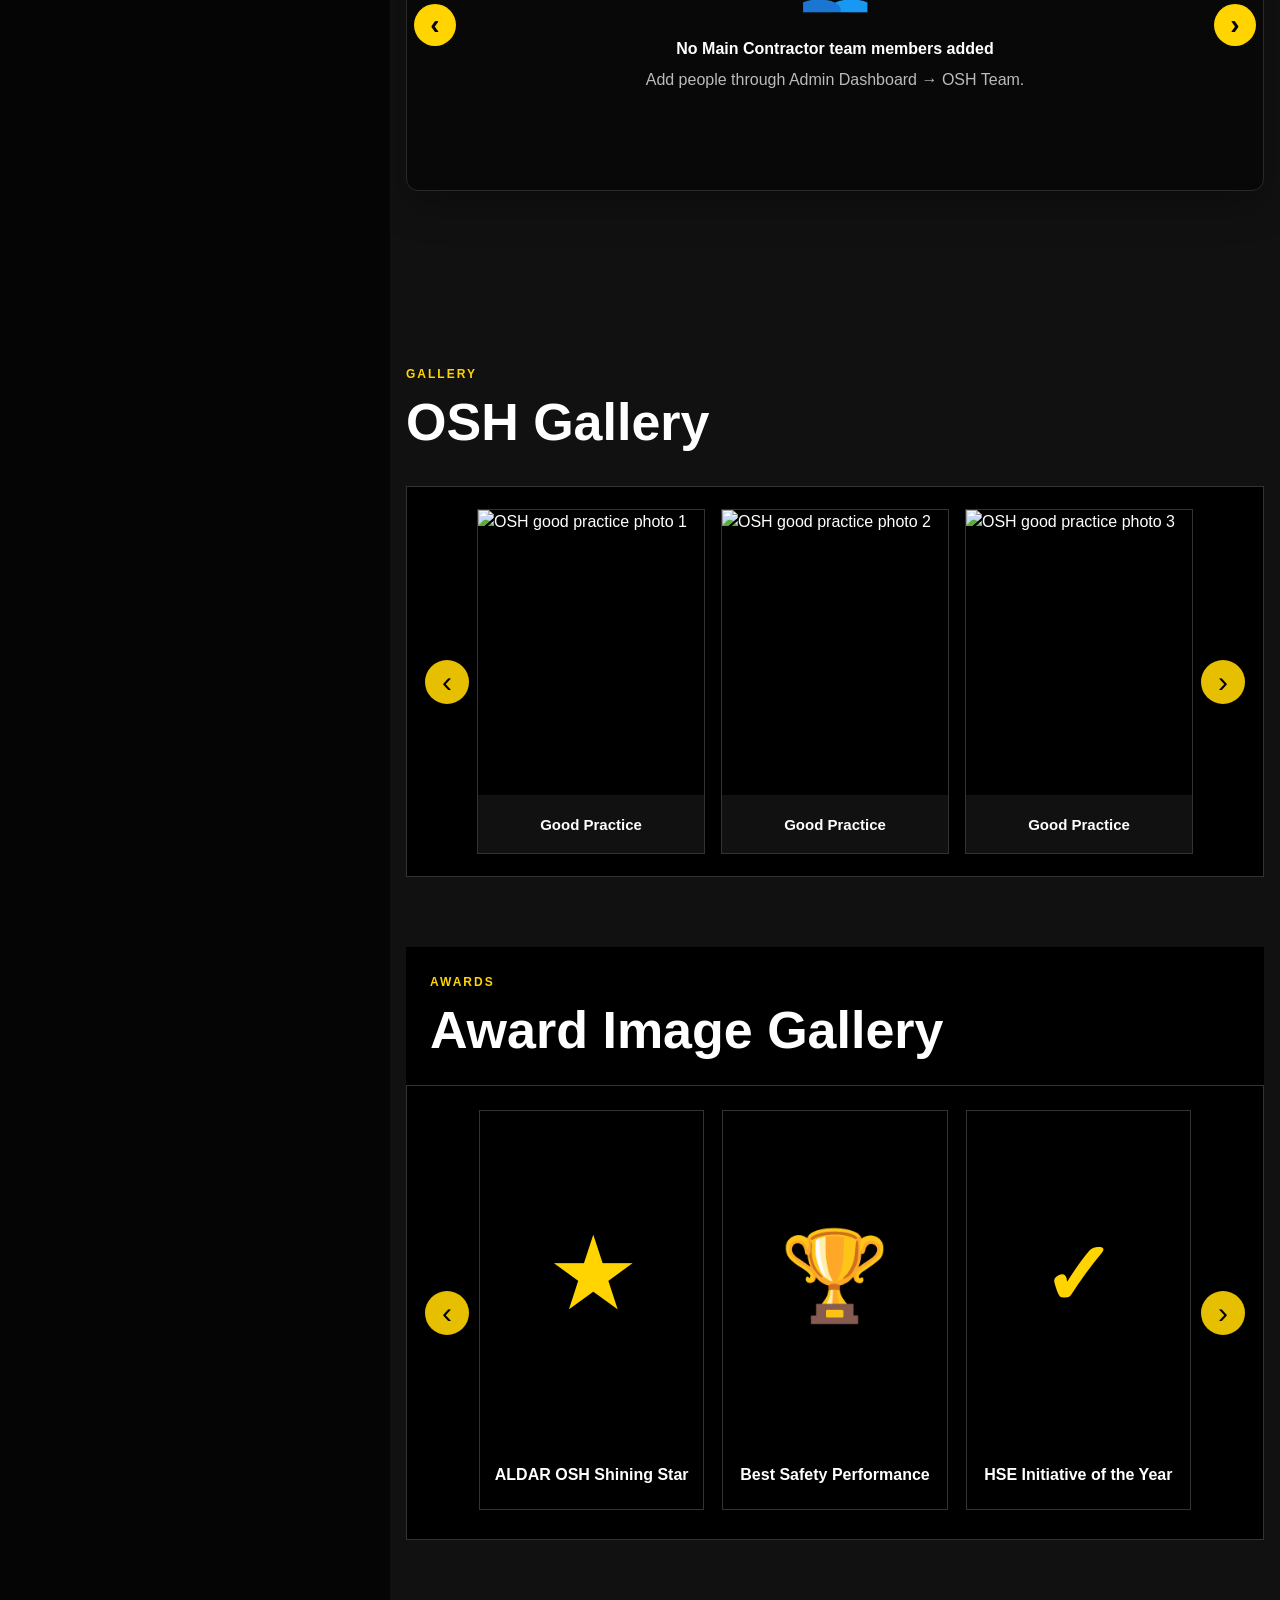
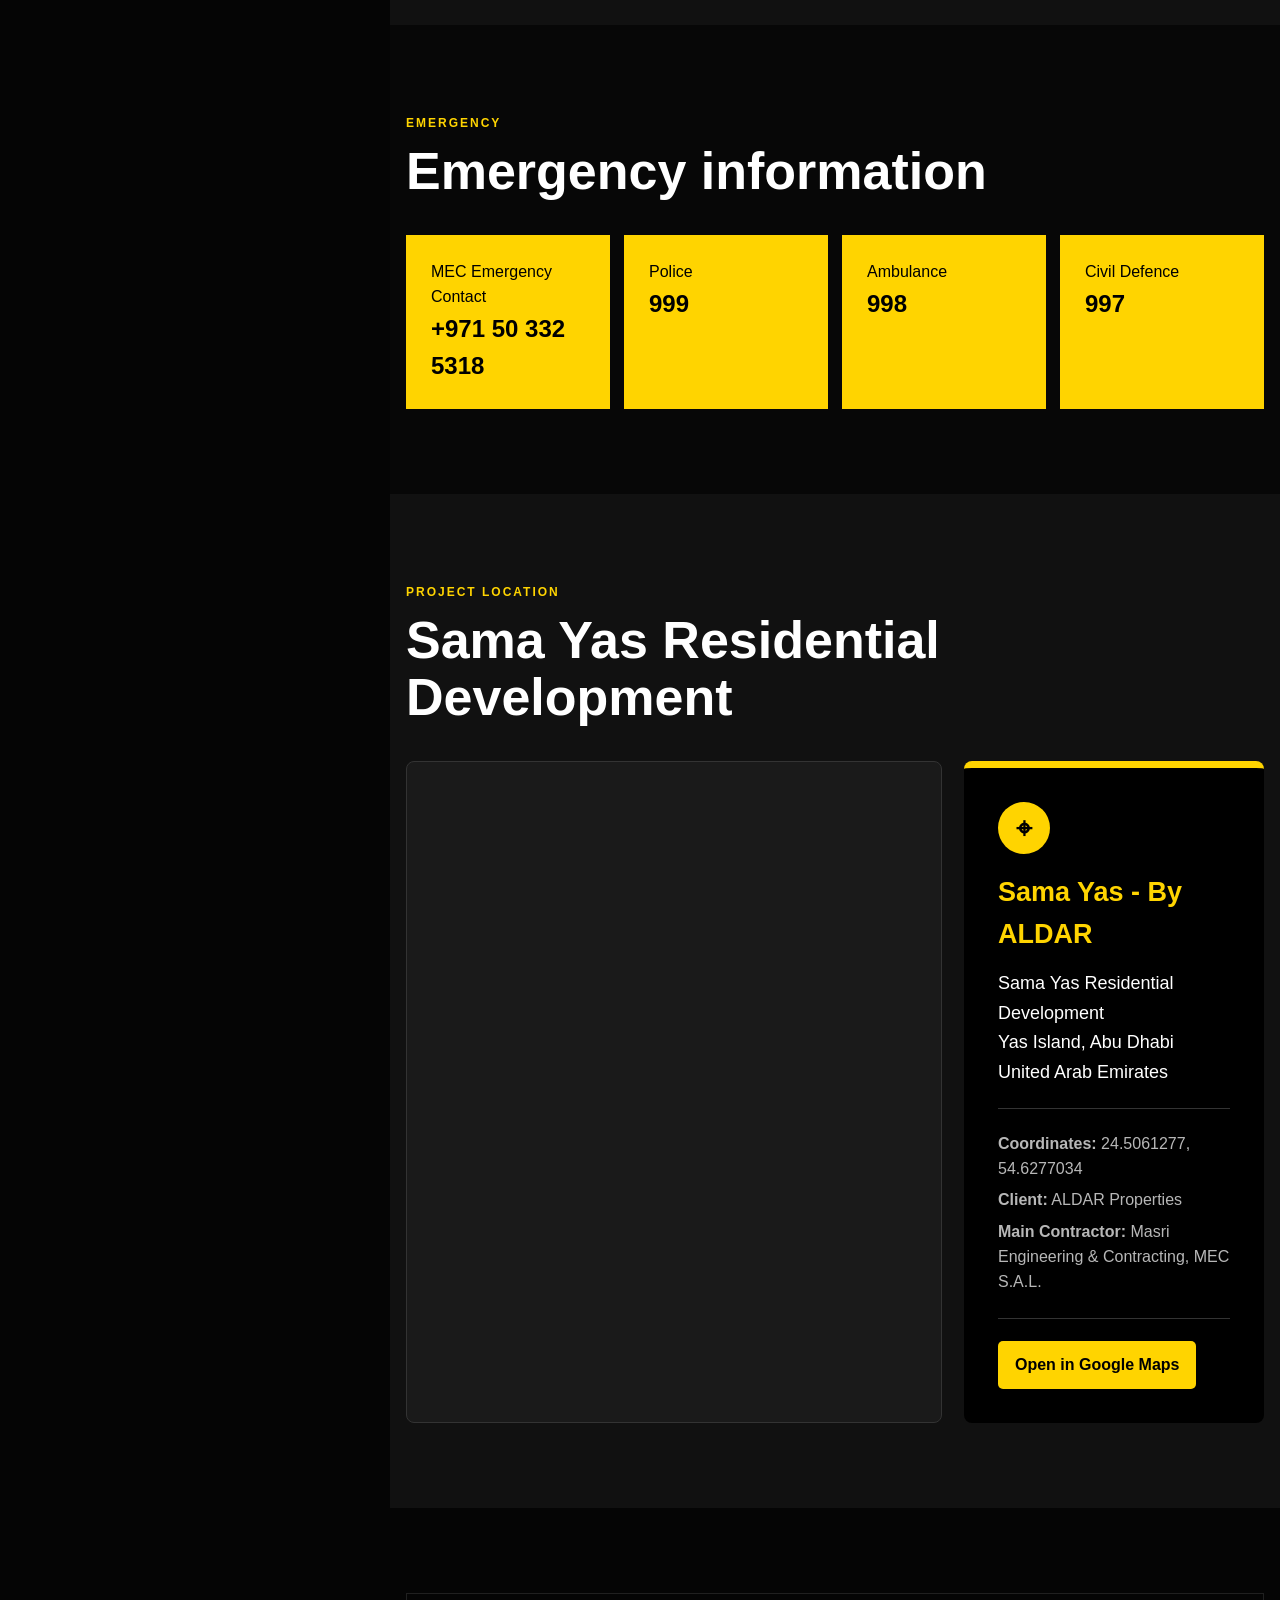
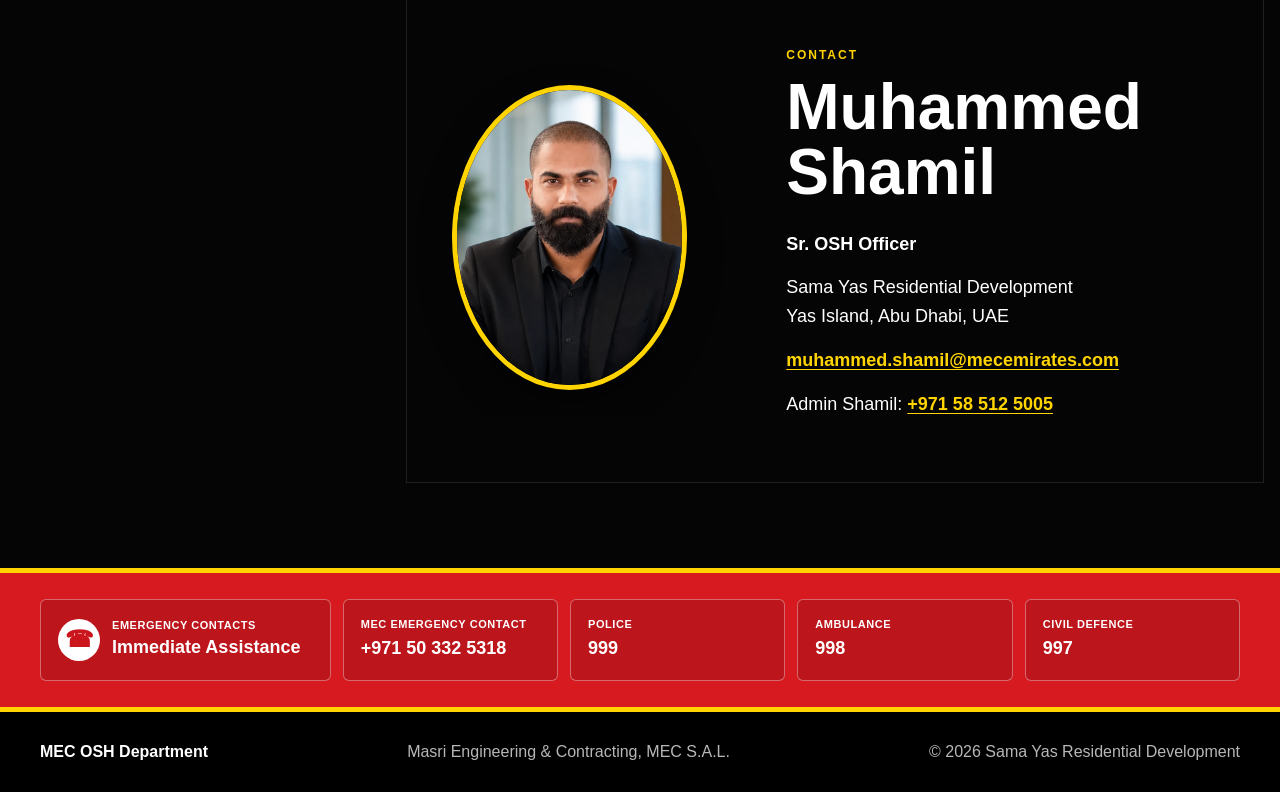
==== commit 24f10002: "Add files via upload" ====
--- a/index.html
+++ b/index.html
@@ -5,7 +5,7 @@
 <meta name="viewport" content="width=device-width,initial-scale=1">
 <meta name="description" content="MEC OSH Department portal for Sama Yas Residential Development">
 <title>MEC OSH Department | Sama Yas</title>
-<link rel="stylesheet" href="styles.css?v=20260915-0945">
+<link rel="stylesheet" href="styles.css?v=20260915-1045">
 
 <style id="critical-top-navigation">
 .header .top-visible-links{
@@ -128,7 +128,7 @@
       <a href="#performance" data-i18n="performance">Performance</a>
       <a href="#documents" id="openDocumentLibrary" class="protected-document-link" data-i18n="documents">OSH Documents</a>
       <a class="risk-generator-nav" href="risk-assessment/">Risk Assessment Generator</a>
-      <a class="site-walkthrough-nav" href="#site-walkthrough">3D Site Walkthrough</a>
+      <a class="site-walkthrough-nav" href="site-walkthrough/">3D Site Walkthrough</a>
       <a href="#training-videos" data-i18n="trainingVideos">Training Awareness Videos</a>
       <a href="#reports" data-i18n="reports">Safety Reports</a>
       <a href="#trend-analysis">Trend Analysis</a>
@@ -223,33 +223,22 @@
 </section>
   </aside>
   <div class="post-hero-main">
-<section id="site-walkthrough"
-         class="section site-walkthrough-section"
-         aria-labelledby="siteWalkthroughTitle">
-  <div class="container site-walkthrough-container">
-    <div class="site-walkthrough-heading">
-      <span class="site-walkthrough-kicker"
-            data-i18n="walkthroughKicker">Spatial Computing / 3D Telepresence</span>
-      <h2 id="siteWalkthroughTitle"
-          data-i18n="walkthroughTitle">3D Site Walkthrough</h2>
-    </div>
-
-    <div class="site-walkthrough-frame-wrap">
-      <div class="site-walkthrough-live-badge" aria-hidden="true">
-        <span></span>
-        LIVE
-      </div>
-
-      <iframe
-        id="siteWalkthroughFrame"
-        class="site-walkthrough-frame"
-        src="https://sama-yas-site-walkthrough.shamil-hse.chatgpt.site/"
-        title="Sama Yas 3D Site Walkthrough"
-        loading="lazy"
-        allow="fullscreen; xr-spatial-tracking; accelerometer; gyroscope; autoplay"
-        allowfullscreen
-        referrerpolicy="strict-origin-when-cross-origin">
-      </iframe>
+<section id="site-walkthrough" class="section site-walkthrough-section">
+  <div class="container">
+    <div class="site-walkthrough-local-card">
+      <div class="site-walkthrough-local-copy">
+        <span class="site-walkthrough-kicker" data-i18n="walkthroughKicker">
+          Spatial Computing / 3D Telepresence
+        </span>
+        <h2 data-i18n="walkthroughTitle">3D Site Walkthrough</h2>
+      </div>
+
+      <a class="site-walkthrough-local-button"
+         href="site-walkthrough/"
+         aria-label="Open Sama Yas 3D Site Walkthrough">
+        <span class="site-walkthrough-local-icon" aria-hidden="true">3D</span>
+        <span data-i18n="walkthroughOpen">Enter 3D Site Walkthrough</span>
+      </a>
     </div>
   </div>
 </section>
@@ -1140,7 +1129,7 @@
 <script>window.CATEGORY_DATA=[{"name": "Housekeeping & General Workplace Amenities", "ua": 36, "uc": 188}, {"name": "Traffic Management & Logistics", "ua": 23, "uc": 51}, {"name": "Working at Height", "ua": 104, "uc": 89}, {"name": "Scaffolding/Ladder", "ua": 111, "uc": 195}, {"name": "Personal Protective Equipment", "ua": 87, "uc": 16}, {"name": "Electrical Safety", "ua": 29, "uc": 49}, {"name": "Hand Tools", "ua": 23, "uc": 25}, {"name": "Excavations", "ua": 4, "uc": 3}, {"name": "Lifting Equipment and Lifting Accessories", "ua": 31, "uc": 45}, {"name": "Portable Power Tools", "ua": 32, "uc": 49}, {"name": "Plant and Equipment", "ua": 20, "uc": 32}, {"name": "Confined Space", "ua": 1, "uc": 8}, {"name": "Hot Work Operations", "ua": 41, "uc": 41}, {"name": "Compressed Air and Gases", "ua": 0, "uc": 9}, {"name": "Manual Handling", "ua": 17, "uc": 9}, {"name": "Welfare Facilities", "ua": 28, "uc": 39}, {"name": "Hazardous Substances", "ua": 0, "uc": 20}, {"name": "Machine Guarding", "ua": 5, "uc": 8}, {"name": "Storage Arrangements", "ua": 22, "uc": 115}, {"name": "Barricading of Hazards", "ua": 62, "uc": 112}, {"name": "Access and Egress", "ua": 56, "uc": 78}, {"name": "Permit to Work", "ua": 20, "uc": 14}, {"name": "Safety Signage & Signals", "ua": 14, "uc": 14}, {"name": "Falsework/Formwork", "ua": 96, "uc": 112}, {"name": "Waste Management", "ua": 15, "uc": 66}, {"name": "First Aid Case", "ua": 4, "uc": 2}, {"name": "Near Miss Incident", "ua": 0, "uc": 0}, {"name": "Property Damage", "ua": 0, "uc": 0}, {"name": "Lost Time Injury", "ua": 0, "uc": 1}];</script>
 <script src="https://cdn.jsdelivr.net/npm/@supabase/supabase-js@2"></script>
 <script src="supabase-config.js"></script>
-<script src="app.js?v=20260915-0945"></script>
+<script src="app.js?v=20260915-1045"></script>
 
 
 <button id="oshChatbotToggle"
--- a/styles.css
+++ b/styles.css
@@ -4531,111 +4531,84 @@
 }
 
 
-/* Embedded live 3D Site Walkthrough */
+/* Local, same-site 3D Walkthrough launcher */
 .site-walkthrough-section{
-  padding:48px 0 58px!important;
-  background:#070707!important;
-  color:#fff;
-  border-top:1px solid #202020;
-  border-bottom:1px solid #202020;
-}
-.site-walkthrough-container{
-  width:min(100% - 28px,1500px);
-  max-width:1500px;
-}
-.site-walkthrough-heading{
-  display:flex;
-  align-items:end;
-  justify-content:space-between;
-  gap:20px;
-  margin-bottom:18px;
-}
-.site-walkthrough-kicker{
-  display:block;
-  margin-bottom:6px;
-  color:#ffd400;
-  font-size:11px;
-  font-weight:1000;
-  letter-spacing:.13em;
-  text-transform:uppercase;
-}
-.site-walkthrough-heading h2{
-  margin:0;
-  color:#fff;
-  font-size:clamp(32px,4.5vw,54px);
-  line-height:1.05;
-}
-.site-walkthrough-frame-wrap{
-  position:relative;
-  width:100%;
-  height:min(78vh,820px);
-  min-height:560px;
-  overflow:hidden;
-  border:2px solid #333;
-  border-top:5px solid #ffd400;
-  border-radius:14px;
-  background:#050505;
-  box-shadow:0 22px 70px rgba(0,0,0,.52);
-}
-.site-walkthrough-frame{
-  display:block;
-  width:100%;
-  height:100%;
-  border:0;
-  background:#050505;
-}
-.site-walkthrough-live-badge{
-  position:absolute;
-  top:13px;
-  left:13px;
-  z-index:4;
+  padding:34px 0!important;
+  background:#090909!important;
+  color:#fff;
+  border-top:1px solid #232323;
+  border-bottom:1px solid #232323;
+}
+.site-walkthrough-local-card{
   display:flex;
   align-items:center;
-  gap:7px;
-  padding:7px 10px;
-  border:1px solid rgba(255,255,255,.28);
-  border-radius:999px;
-  background:rgba(0,0,0,.72);
-  color:#fff;
-  font-size:10px;
+  justify-content:space-between;
+  gap:24px;
+  padding:25px 28px;
+  border:1px solid #333;
+  border-left:6px solid #ffd400;
+  border-radius:12px;
+  background:
+    radial-gradient(circle at 88% 20%,rgba(255,212,0,.13),transparent 28%),
+    linear-gradient(135deg,#151515,#090909);
+}
+.site-walkthrough-local-copy h2{
+  margin:4px 0 0;
+  color:#fff;
+  font-size:clamp(29px,4vw,45px);
+  line-height:1.05;
+}
+.site-walkthrough-local-button{
+  display:flex;
+  align-items:center;
+  gap:11px;
+  min-height:58px;
+  padding:8px 20px 8px 9px;
+  border:2px solid #ffd400;
+  border-radius:10px;
+  background:#ffd400;
+  color:#000;
+  text-decoration:none;
   font-weight:1000;
-  letter-spacing:.08em;
-  pointer-events:none;
-  backdrop-filter:blur(5px);
-}
-.site-walkthrough-live-badge span{
-  width:8px;
-  height:8px;
-  border-radius:50%;
-  background:#20d67b;
-  box-shadow:0 0 0 4px rgba(32,214,123,.16);
+  white-space:nowrap;
+  box-shadow:0 12px 28px rgba(255,212,0,.15);
+  transition:transform .18s ease,box-shadow .18s ease,background .18s ease;
+}
+.site-walkthrough-local-button:hover,
+.site-walkthrough-local-button:focus-visible{
+  transform:translateY(-2px);
+  background:#ffe13d;
+  box-shadow:0 16px 35px rgba(255,212,0,.22);
+  outline:none;
+}
+.site-walkthrough-local-icon{
+  width:42px;
+  height:42px;
+  display:grid;
+  place-items:center;
+  border-radius:8px;
+  background:#050505;
+  color:#ffd400;
+  font-size:13px;
+  letter-spacing:.04em;
 }
 .site-walkthrough-nav::after{
   content:"3D"!important;
 }
-html[dir=rtl] .site-walkthrough-live-badge{
-  left:auto;
-  right:13px;
-}
-@media(max-width:900px){
-  .site-walkthrough-section{
-    padding:36px 0 44px!important;
-  }
-  .site-walkthrough-frame-wrap{
-    height:70vh;
-    min-height:500px;
-  }
-}
-@media(max-width:650px){
-  .site-walkthrough-container{
-    width:min(100% - 16px,1500px);
-  }
-  .site-walkthrough-heading{
-    margin-bottom:12px;
-  }
-  .site-walkthrough-frame-wrap{
-    height:72vh;
-    min-height:480px;
-    border-radius:9px;
-  }
-}
+html[dir=rtl] .site-walkthrough-local-card{
+  border-left:1px solid #333;
+  border-right:6px solid #ffd400;
+}
+@media(max-width:760px){
+  .site-walkthrough-local-card{
+    align-items:stretch;
+    flex-direction:column;
+    padding:22px 20px;
+  }
+  .site-walkthrough-local-button{
+    justify-content:center;
+    width:100%;
+    white-space:normal;
+    text-align:center;
+  }
+}
